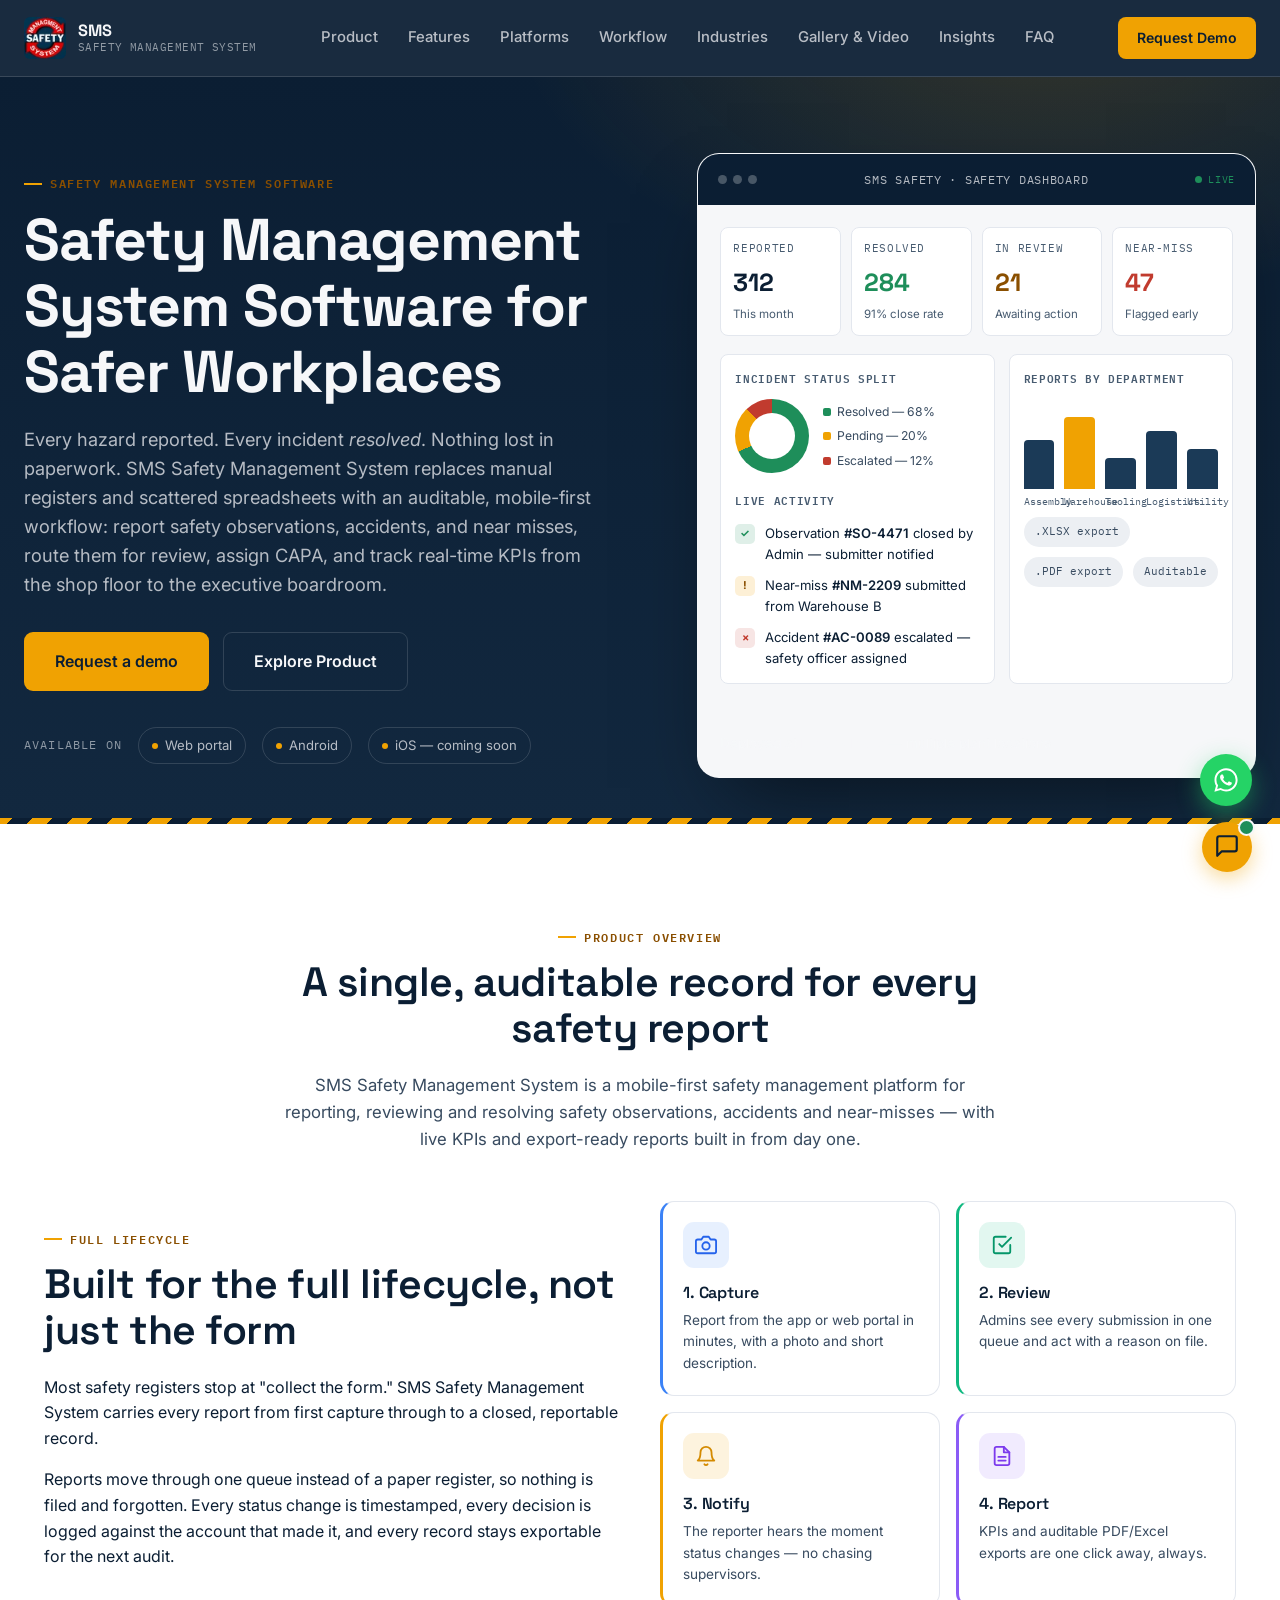
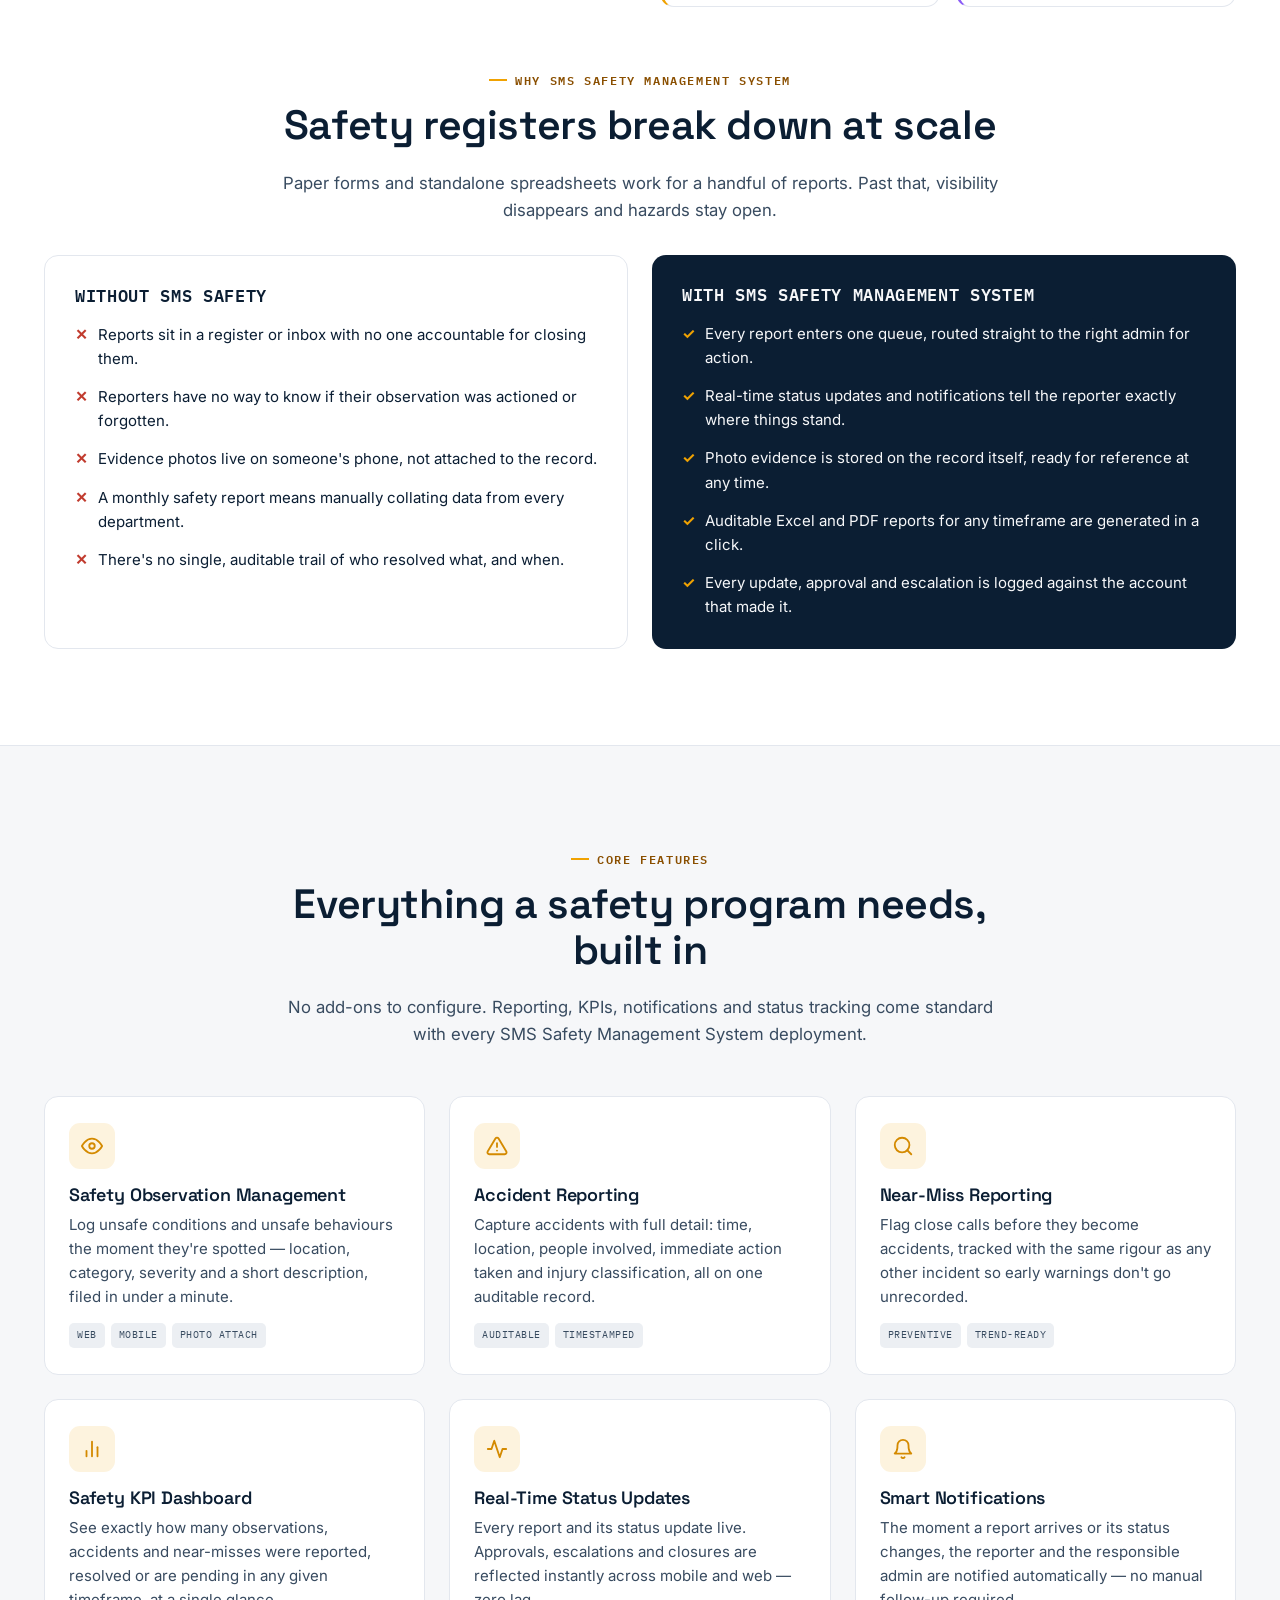
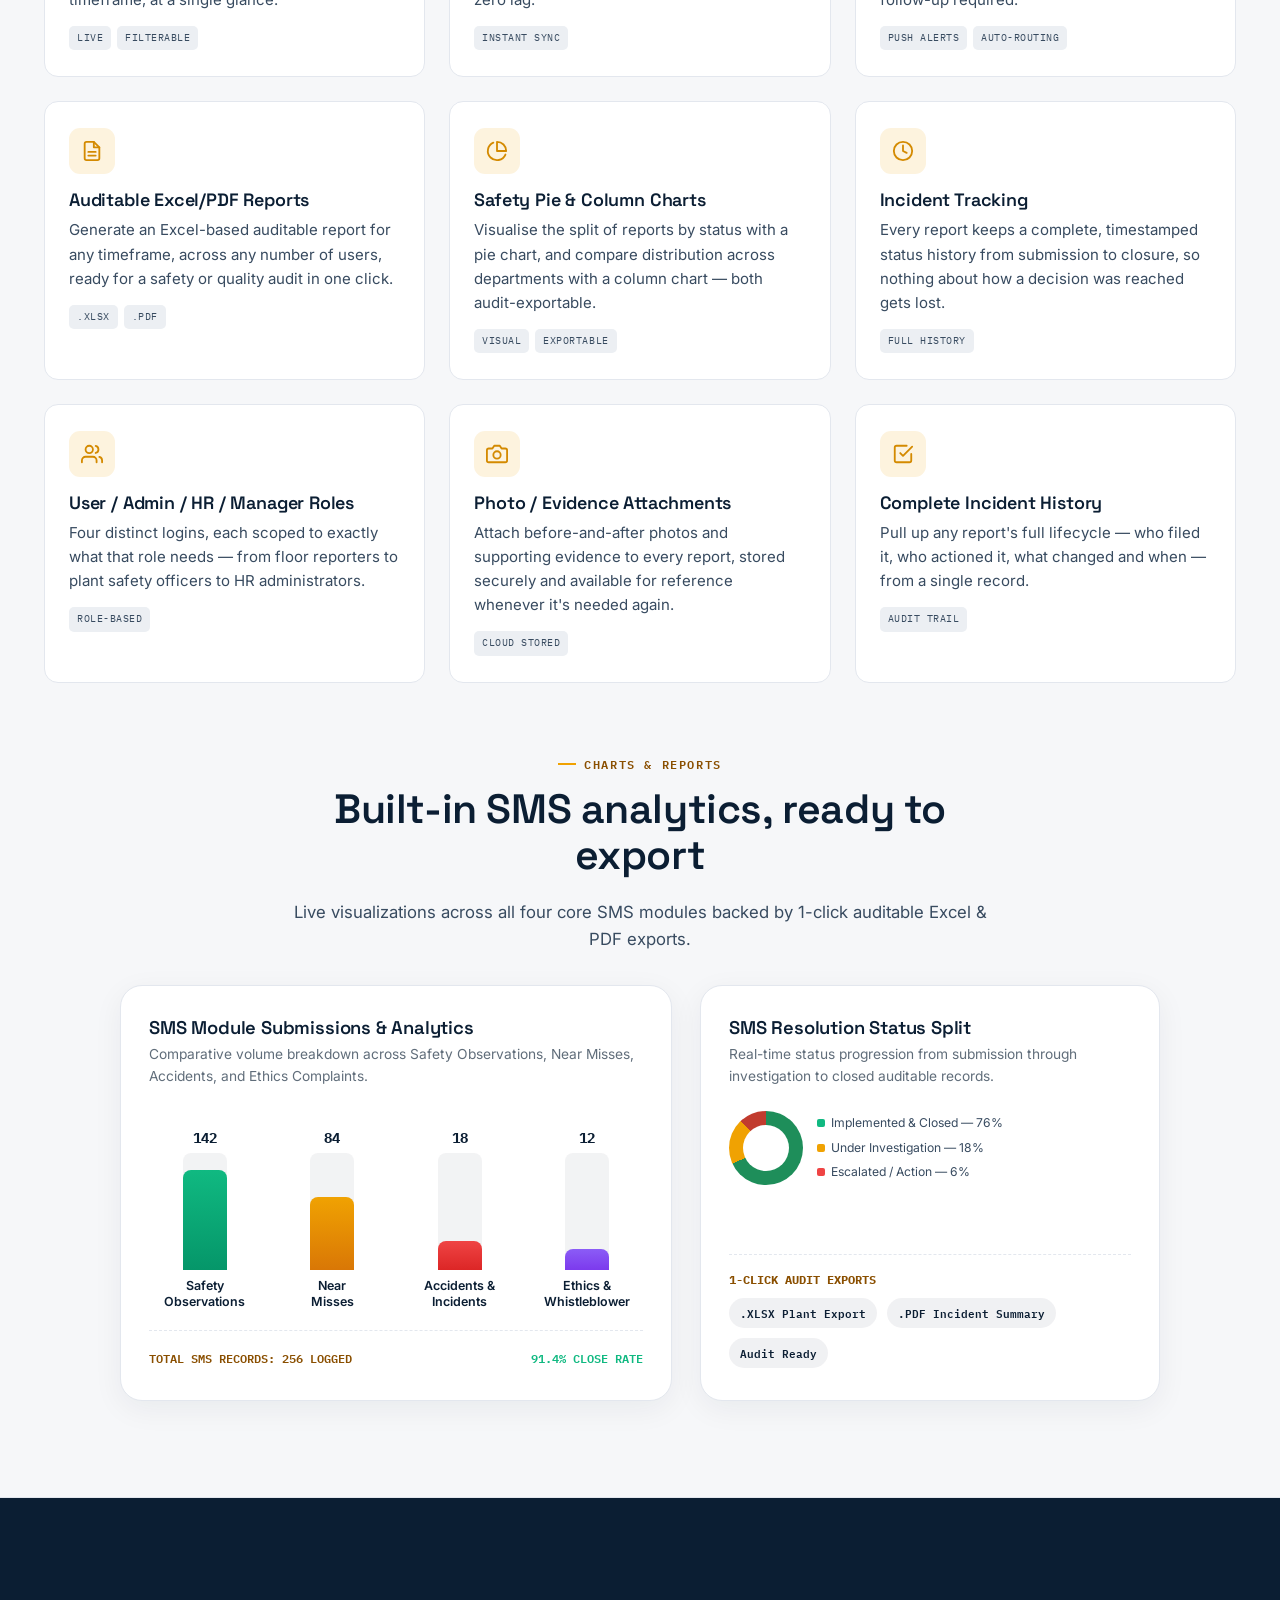
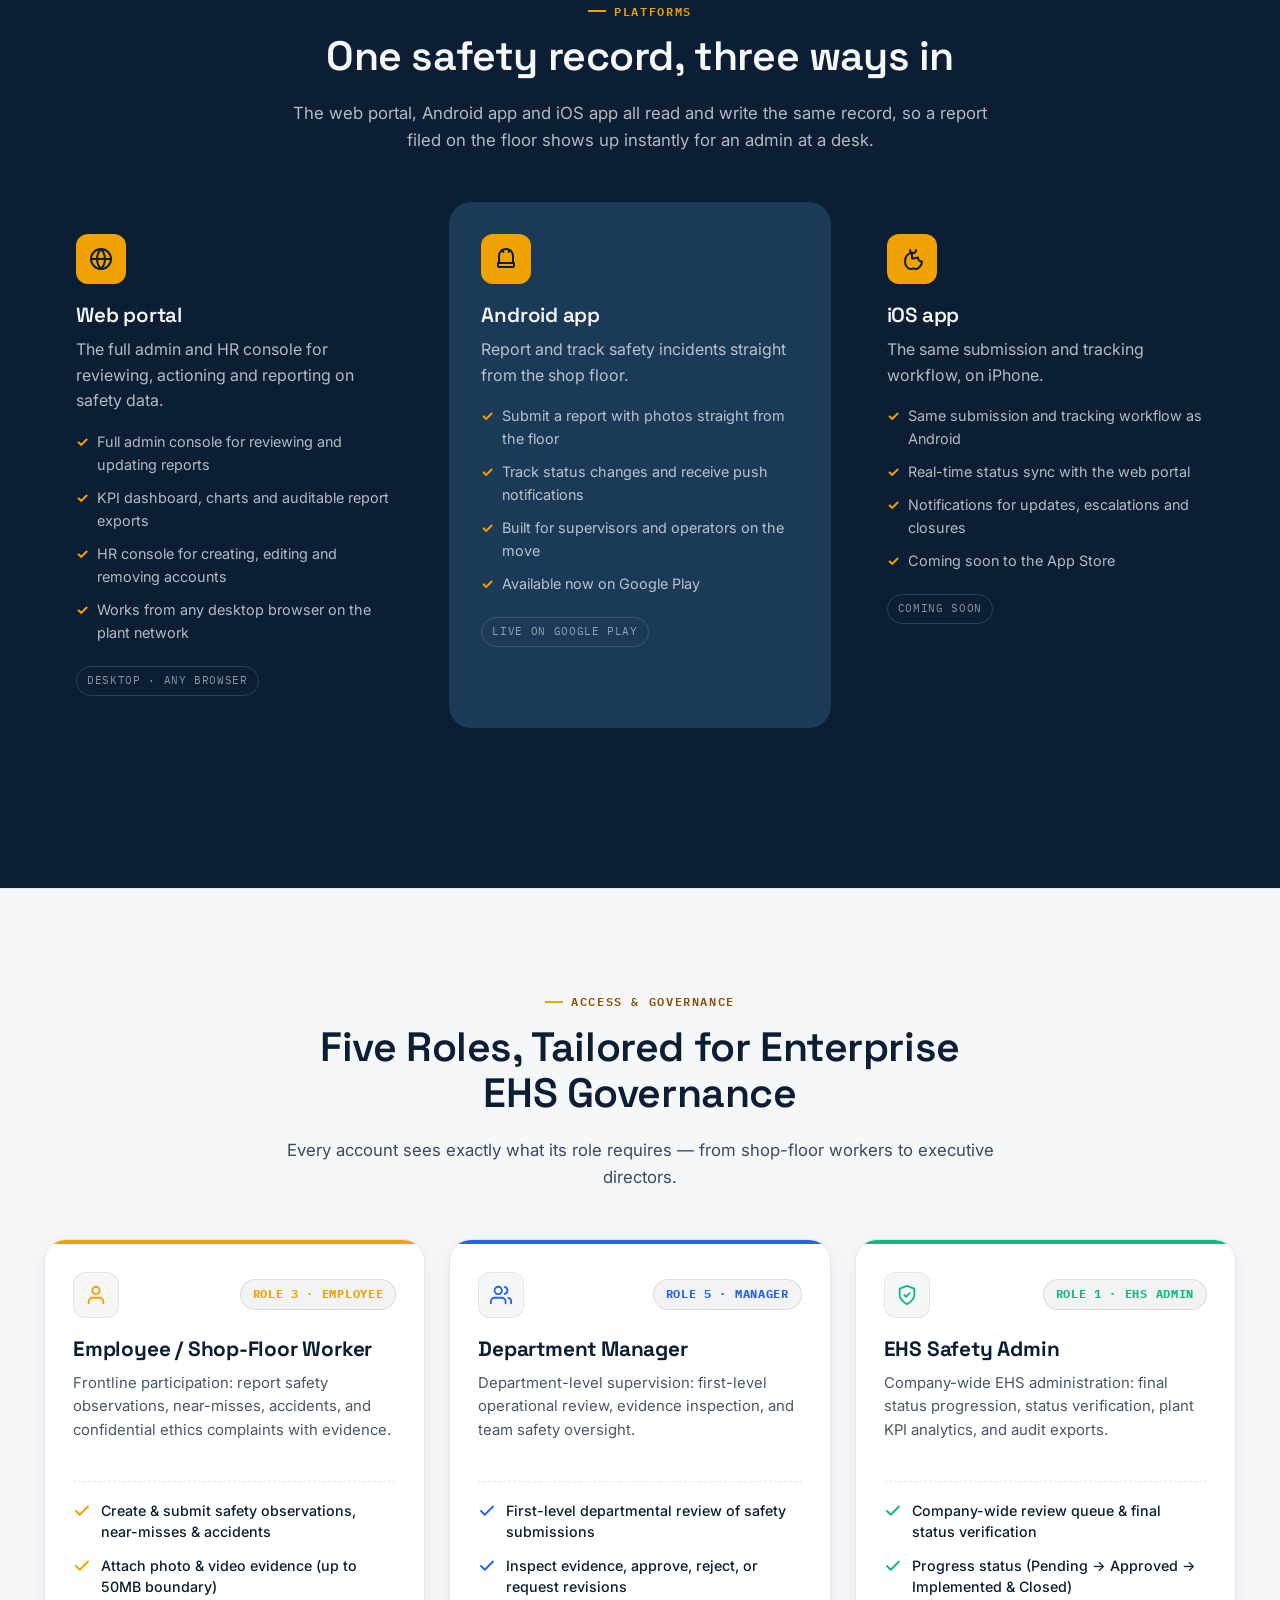
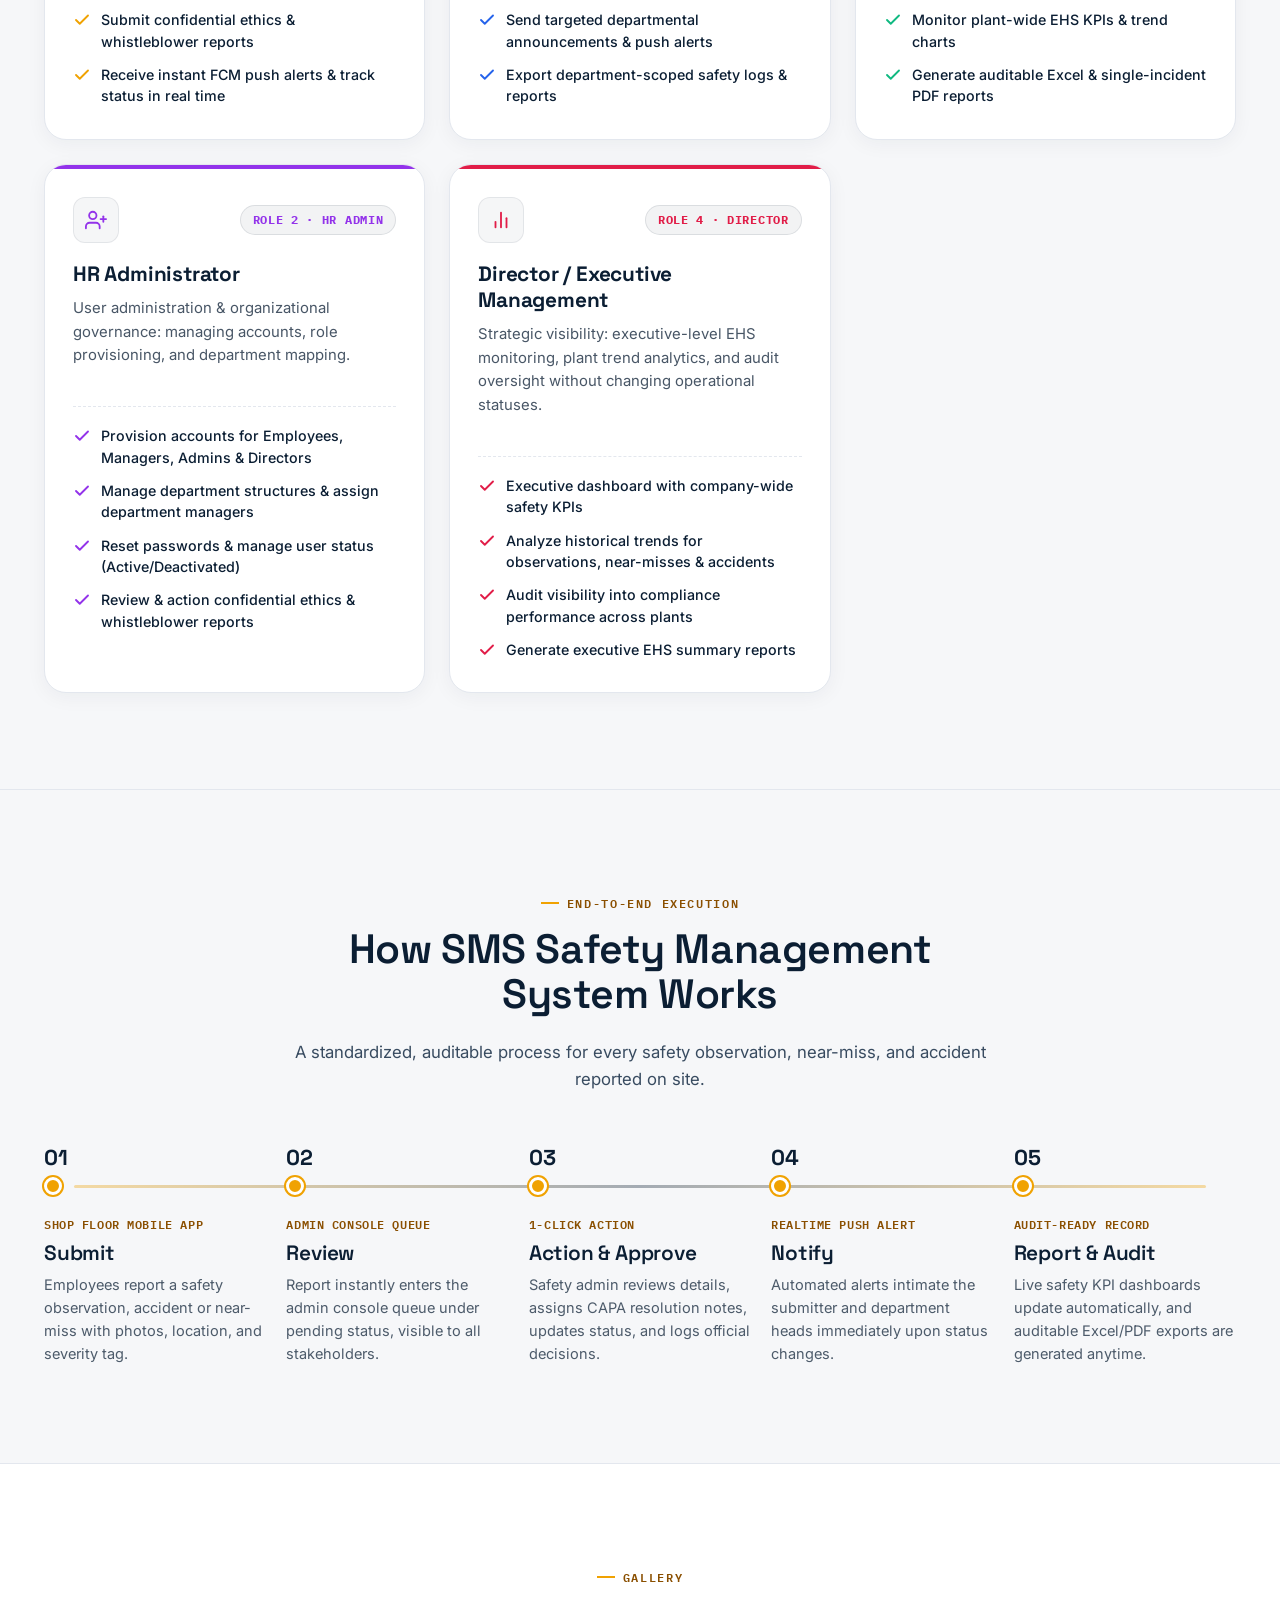
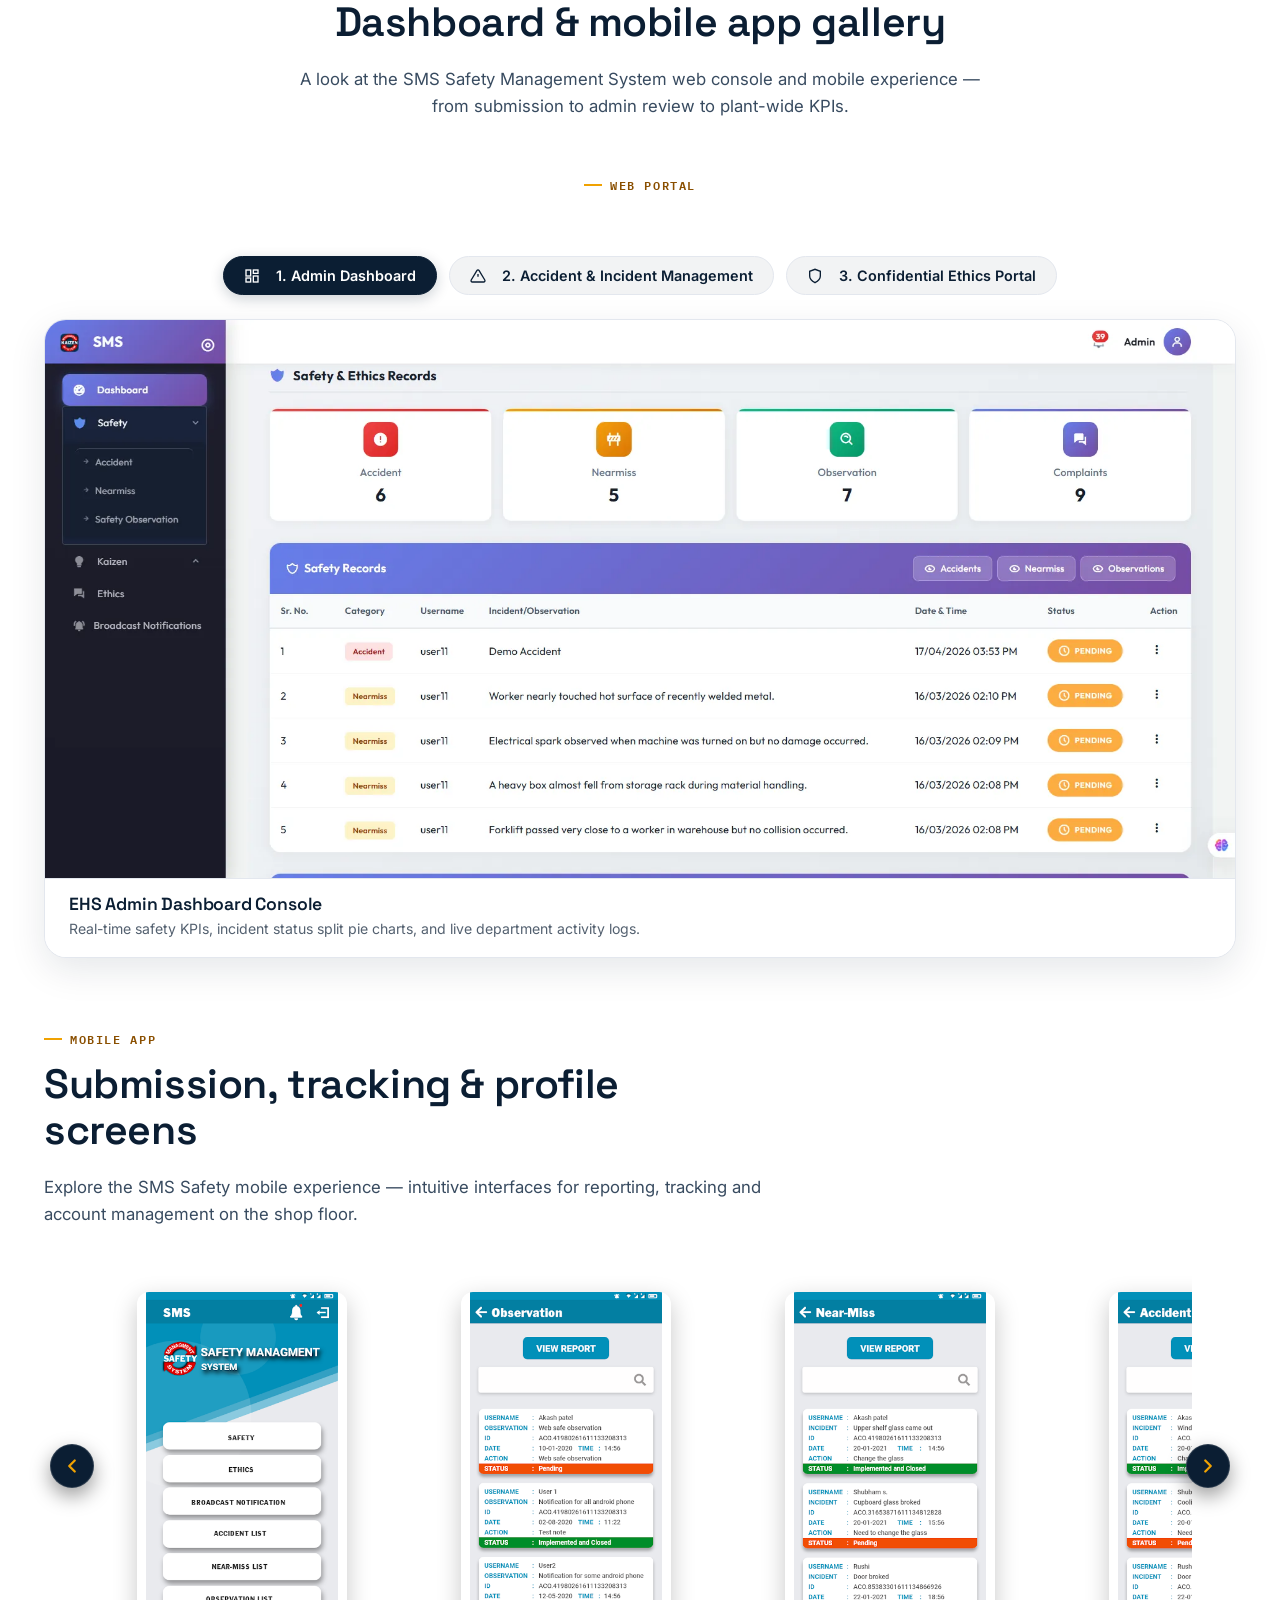
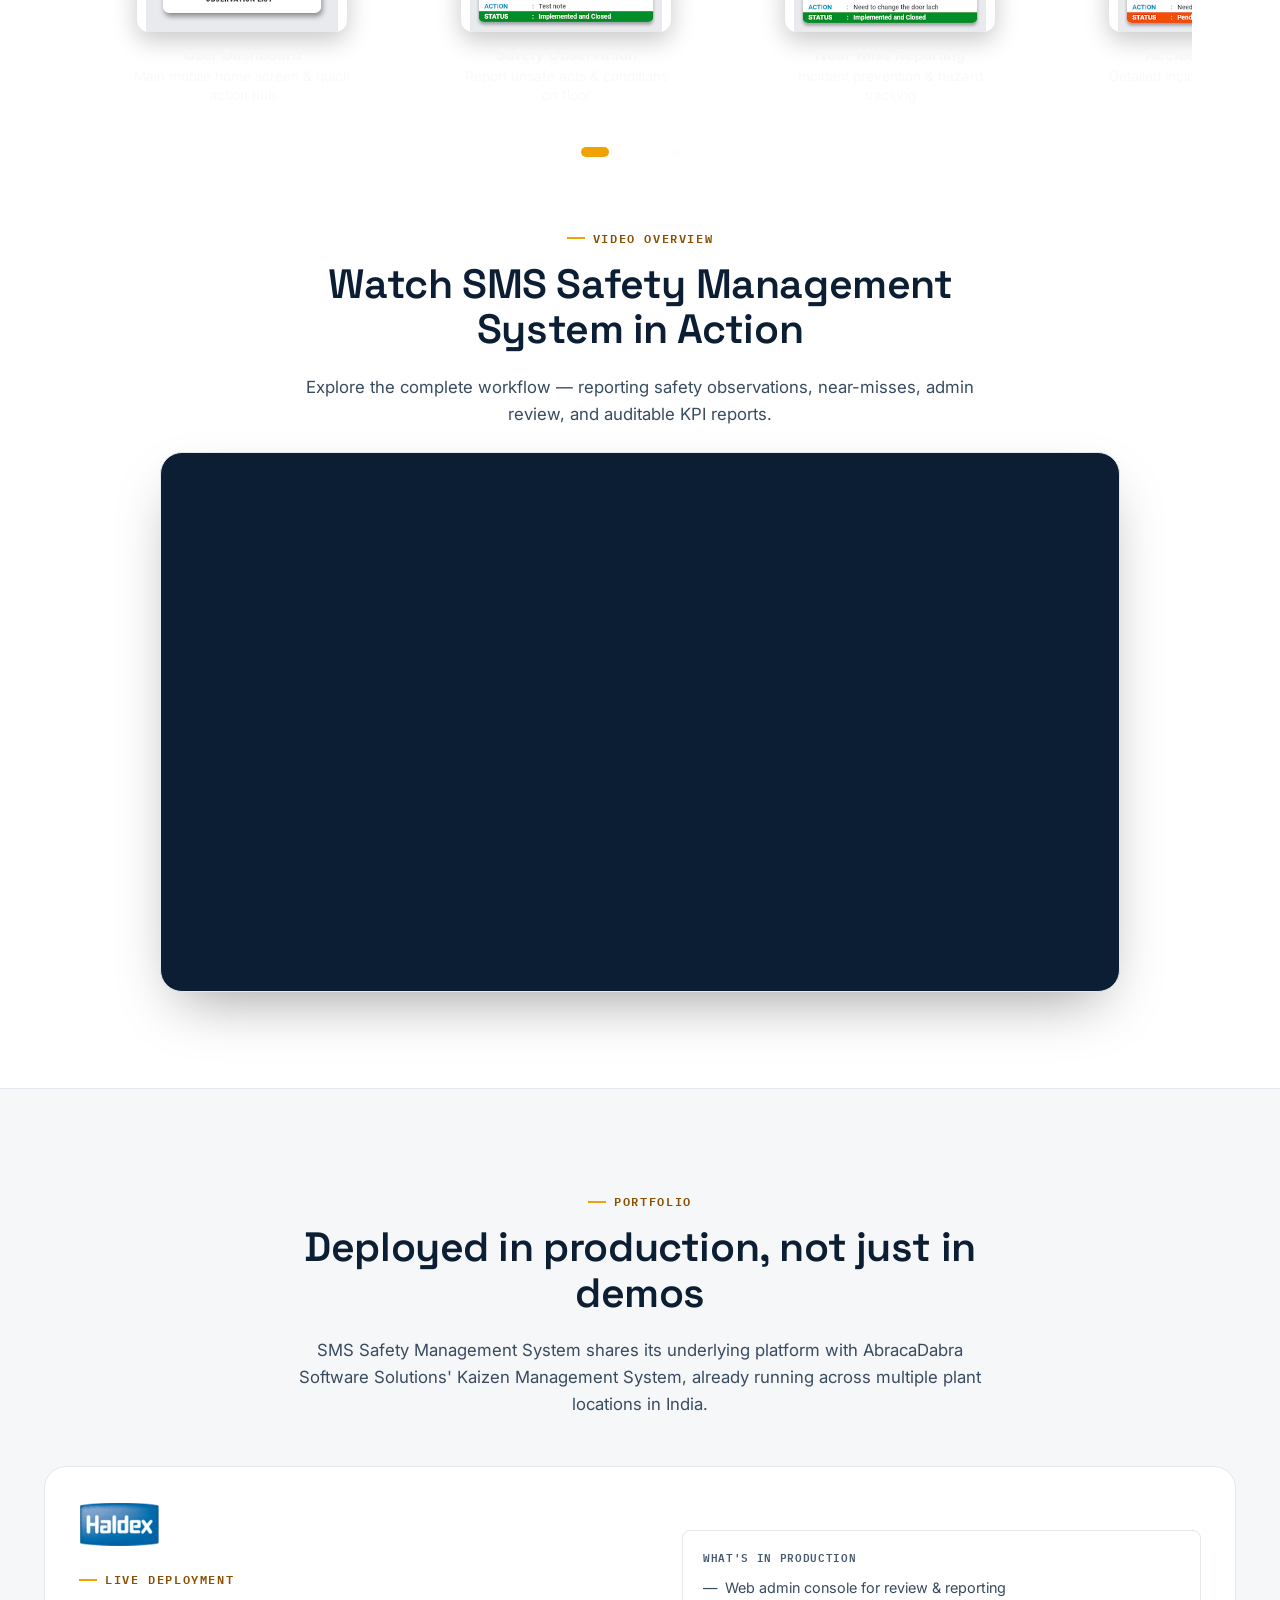
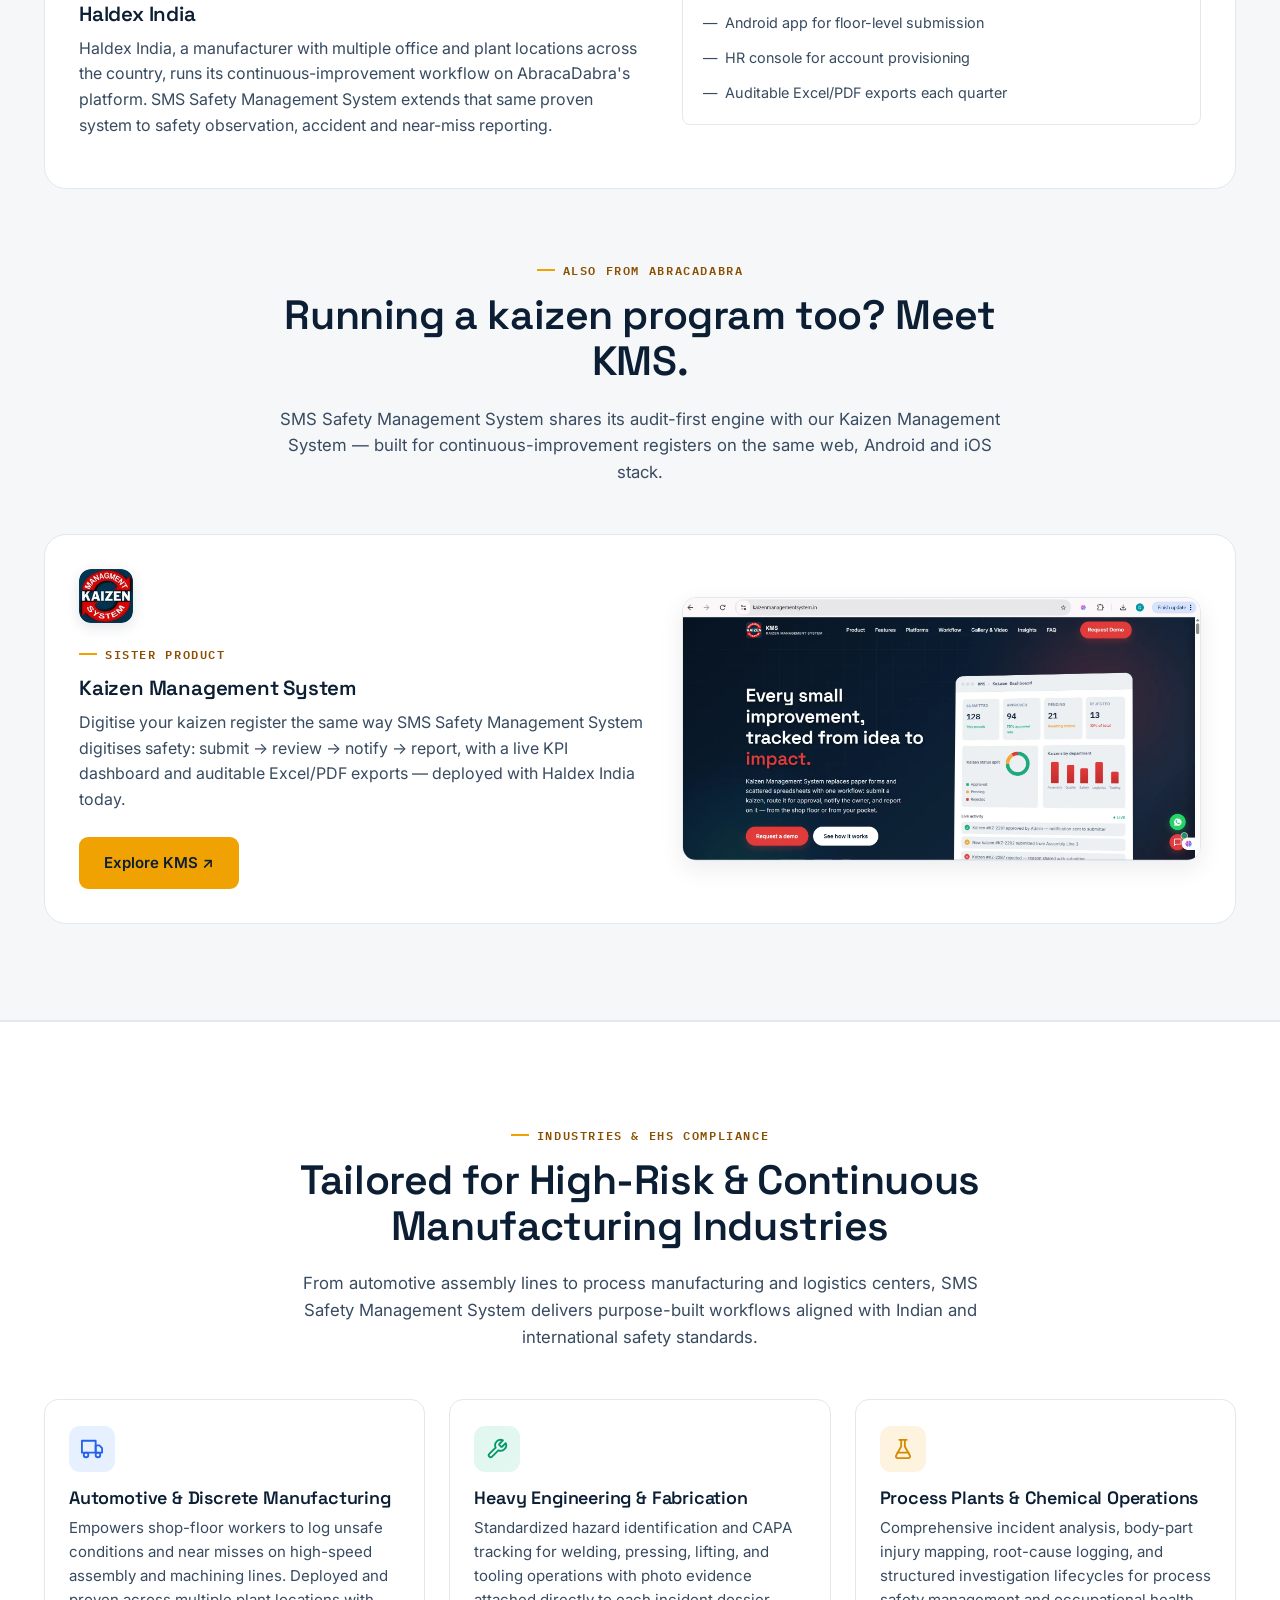
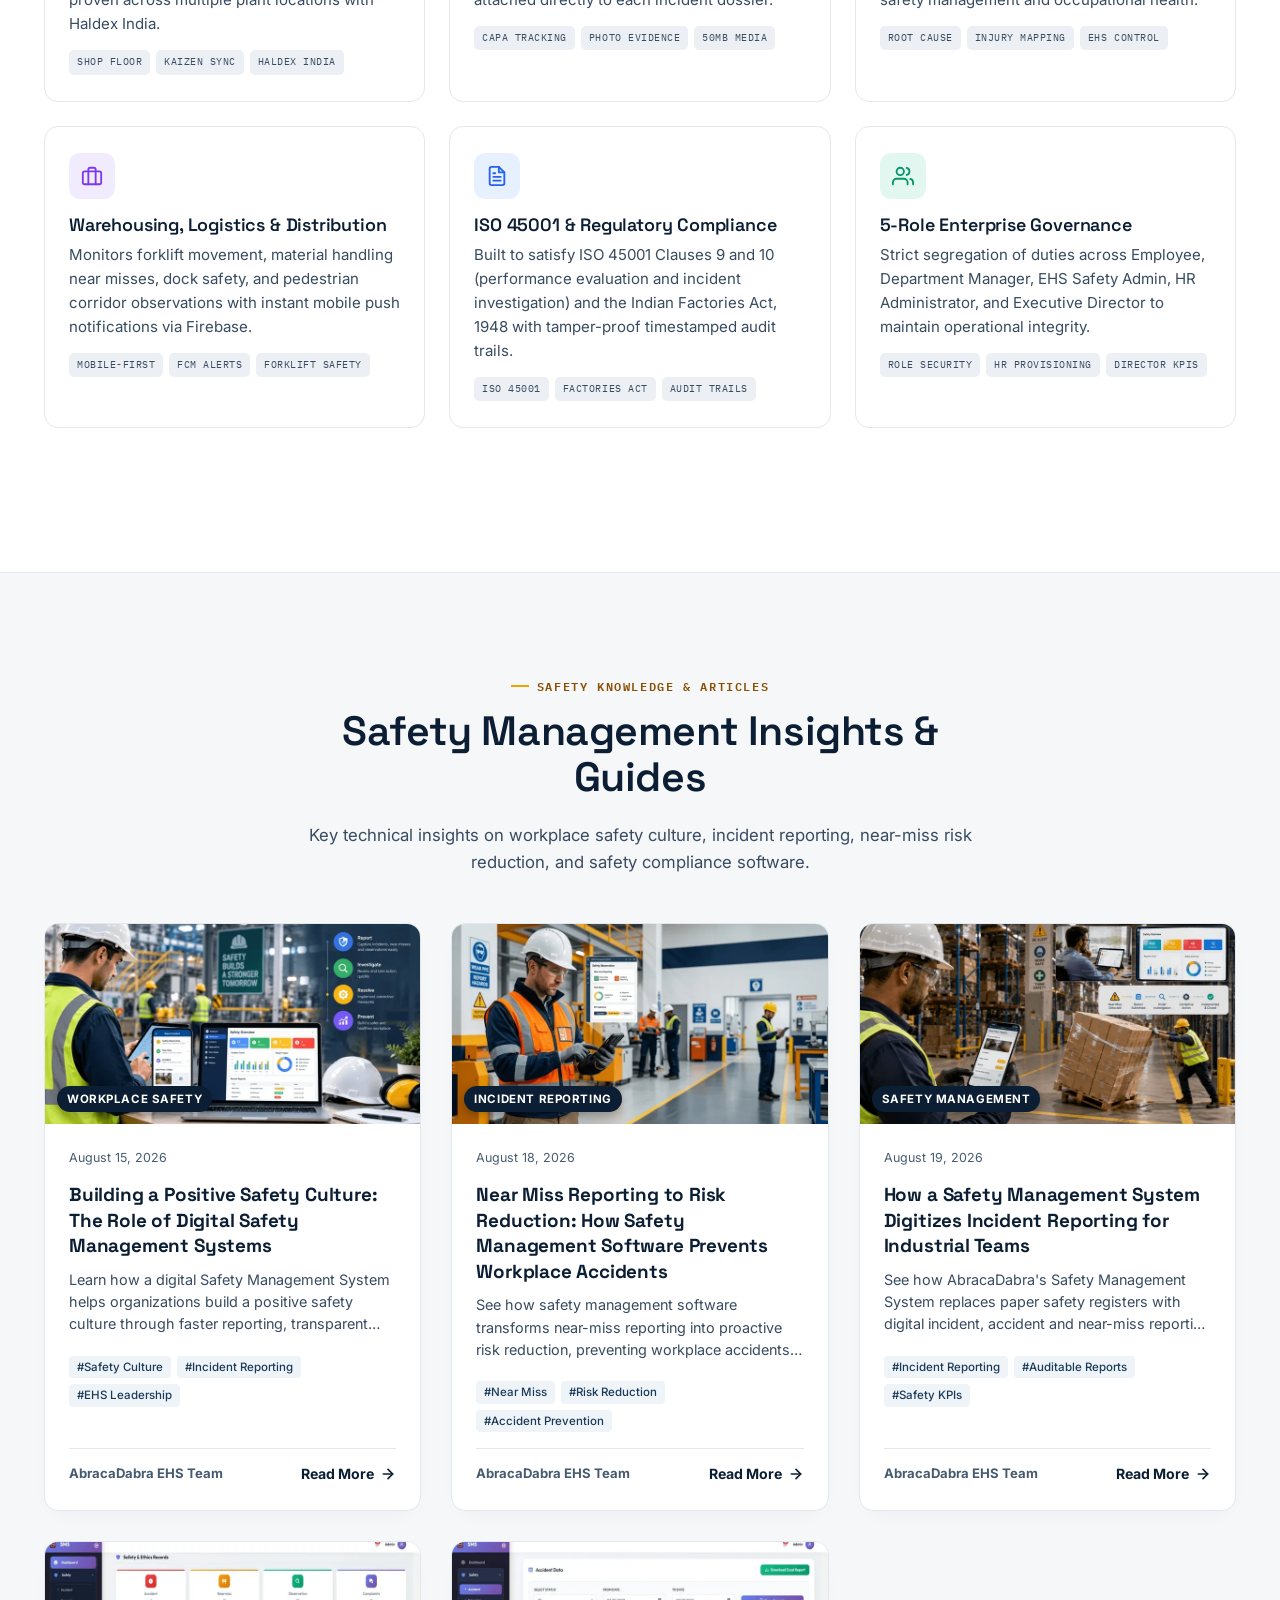
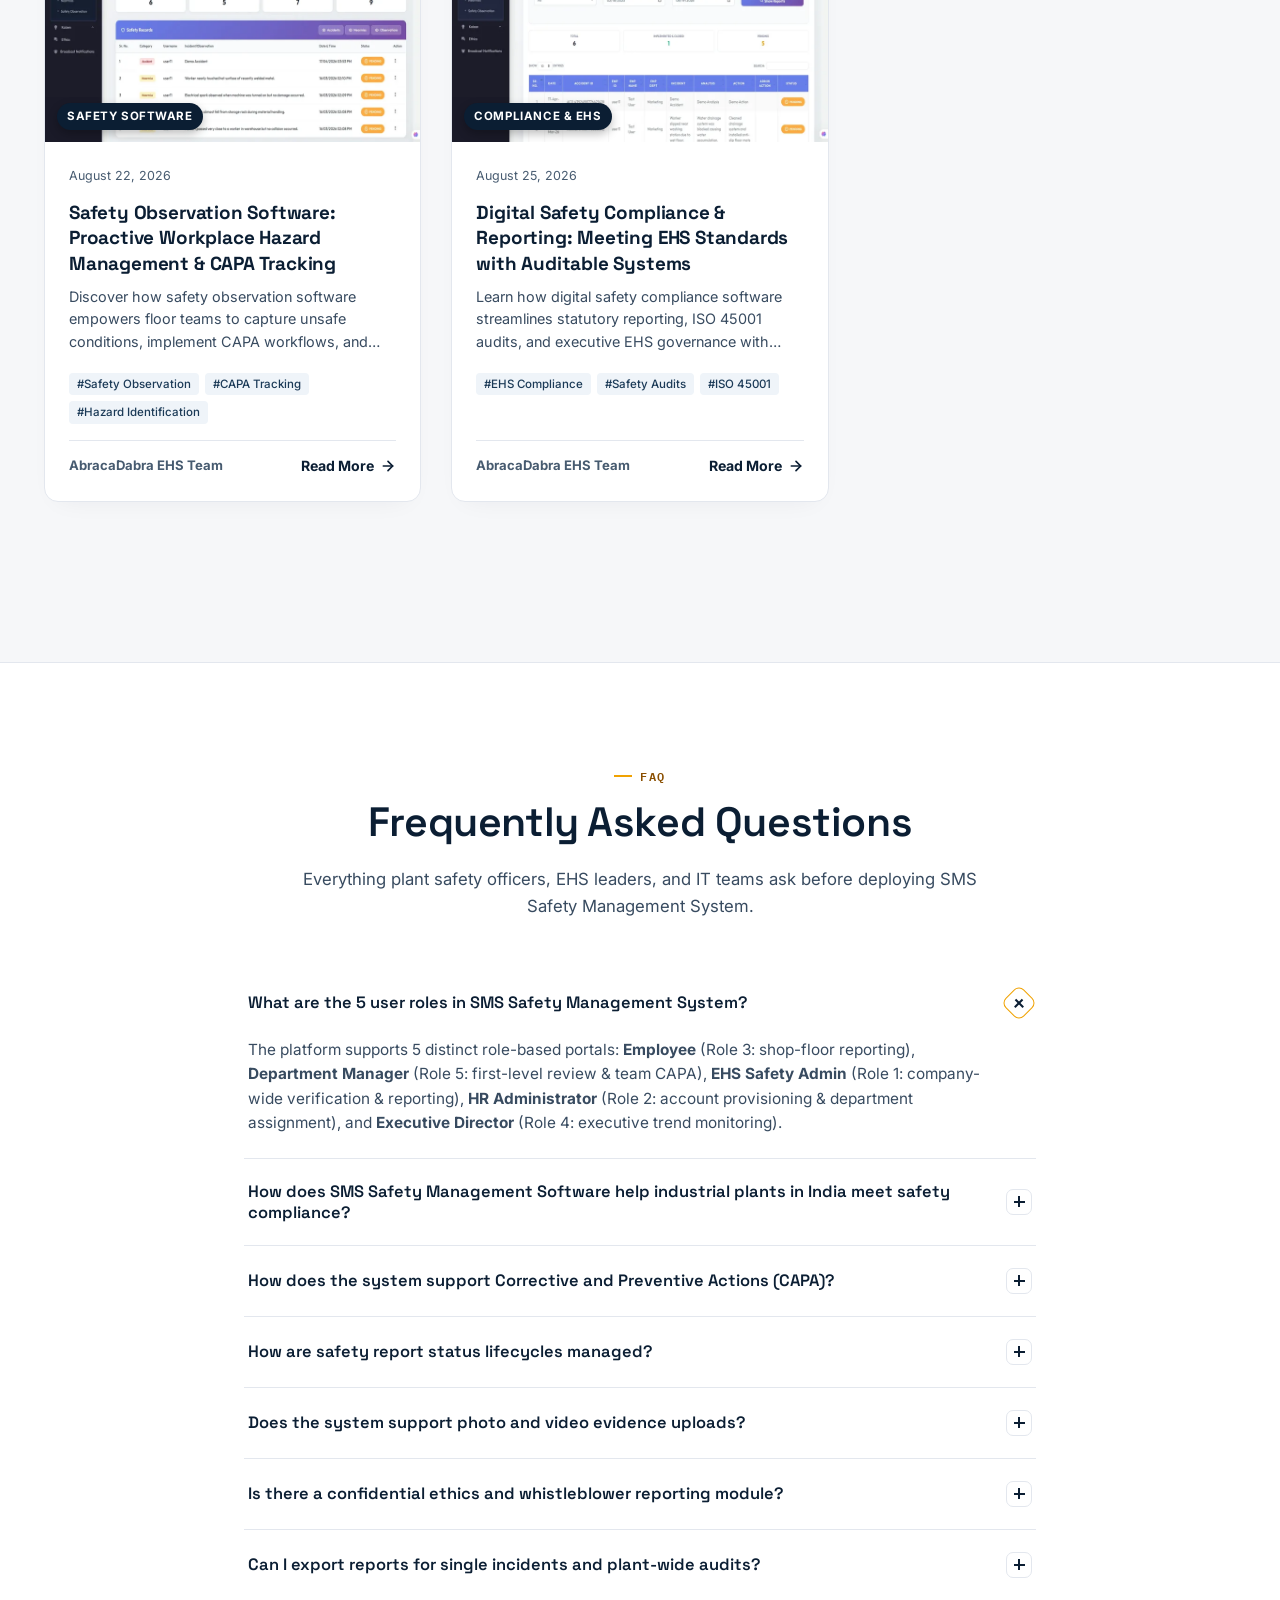
==== index.html @ ac194ef7 "feat: initial commit - SafeGuard SMS enterprise website, technical SEO, and knowledge hub" ====
<!DOCTYPE html>
<html lang="en">

<head>
  <meta charset="UTF-8" />
  <meta name="viewport" content="width=device-width, initial-scale=1.0" />

  <!-- Google tag (gtag.js) -->
  <script async src="https://www.googletagmanager.com/gtag/js?id=G-G8Q8FL716B"></script>
  <script>
    window.dataLayer = window.dataLayer || [];
    function gtag(){dataLayer.push(arguments);}
    gtag('js', new Date());

    gtag('config', 'G-G8Q8FL716B');
  </script>
  <title>Safety Management System Software | Workplace EHS &amp; Incident Reporting | SMS Safety</title>
  <meta name="description"
    content="Safety Management System &amp; EHS software for industrial teams. Streamline incident reporting, near miss tracking, CAPA workflows, and audit-ready compliance." />
  <link rel="canonical" href="https://sms.abraca-dabra.com/" />
  <meta name="robots" content="index, follow" />
  <meta name="theme-color" content="#0B1E33" />
  <meta name="author" content="AbracaDabra Software Solutions Pvt. Ltd." />

  <meta property="og:type" content="website" />
  <meta property="og:title" content="Safety Management System Software | Workplace EHS &amp; Incident Reporting | SMS Safety" />
  <meta property="og:description"
    content="Safety Management System &amp; EHS software for industrial teams. Streamline incident reporting, near miss tracking, CAPA workflows, and audit-ready compliance." />
  <meta property="og:url" content="https://sms.abraca-dabra.com/" />
  <meta property="og:site_name" content="SMS Safety Management System" />
  <meta property="og:image" content="https://sms.abraca-dabra.com/assets/img/og-image.webp" />
  <meta property="og:image:width" content="1200" />
  <meta property="og:image:height" content="630" />
  <meta property="og:locale" content="en_IN" />

  <meta name="twitter:card" content="summary_large_image" />
  <meta name="twitter:title" content="Safety Management System Software | Workplace EHS &amp; Incident Reporting | SMS Safety" />
  <meta name="twitter:description"
    content="Safety Management System &amp; EHS software for industrial teams. Streamline incident reporting, near miss tracking, CAPA workflows, and audit-ready compliance." />
  <meta name="twitter:image" content="https://sms.abraca-dabra.com/assets/img/og-image.webp" />

  <link rel="icon" href="assets/img/logo-53.webp" type="image/webp" />
  <link rel="icon" href="assets/img/logo-53.webp" sizes="32x32" type="image/webp" />
  <link rel="icon" href="assets/img/favicon-192.webp" sizes="192x192" type="image/webp" />
  <link rel="apple-touch-icon" href="assets/img/favicon-192.webp" />
  <link rel="manifest" href="site.webmanifest" />

  <!-- Preconnect & Non-render-blocking Google Fonts with swap -->
  <link rel="preconnect" href="https://fonts.googleapis.com" />
  <link rel="preconnect" href="https://fonts.gstatic.com" crossorigin />
  <link rel="preload" href="https://fonts.googleapis.com/css2?family=Space+Grotesk:wght@600;700&family=Inter:wght@400;500;600;700&family=IBM+Plex+Mono:wght@500;600&display=swap" as="style" />
  <link rel="stylesheet" href="https://fonts.googleapis.com/css2?family=Space+Grotesk:wght@600;700&family=Inter:wght@400;500;600;700&family=IBM+Plex+Mono:wght@500;600&display=swap" media="print" onload="this.media='all'" />
  <noscript><link rel="stylesheet" href="https://fonts.googleapis.com/css2?family=Space+Grotesk:wght@600;700&family=Inter:wght@400;500;600;700&family=IBM+Plex+Mono:wght@500;600&display=swap" /></noscript>

  <!-- Core & Async Styles -->
  <link rel="stylesheet" href="assets/css/style.css" />
  <link rel="stylesheet" href="assets/css/sms-chatbot.css" media="print" onload="this.media='all'" />
  <noscript><link rel="stylesheet" href="assets/css/sms-chatbot.css" /></noscript>
  <link rel="stylesheet" href="assets/css/blog.css" media="print" onload="this.media='all'" />
  <noscript><link rel="stylesheet" href="assets/css/blog.css" /></noscript>

  <!-- Structured Data (Organization, WebSite, SoftwareApplication, Breadcrumbs, FAQ) -->
  <script type="application/ld+json">
  {
    "@context": "https://schema.org",
    "@type": "Organization",
    "name": "AbracaDabra Software Solutions Pvt. Ltd.",
    "url": "https://www.abraca-dabra.com/",
    "logo": "https://sms.abraca-dabra.com/assets/img/favicon-512.webp",
    "sameAs": [
      "https://www.facebook.com/AbracaDabraSoftwareSolutions/",
      "https://www.linkedin.com/company/abracadabra-software-solutions-pvt-ltd/",
      "https://www.youtube.com/@abracadabrasoftwaresolutions"
    ],
    "address": {
      "@type": "PostalAddress",
      "streetAddress": "2nd Floor, Krishna Building, Above Bank of Baroda, Bytco Point, Nashik Road",
      "addressLocality": "Nashik",
      "addressRegion": "Maharashtra",
      "postalCode": "422101",
      "addressCountry": "IN"
    },
    "contactPoint": [{
      "@type": "ContactPoint",
      "telephone": "+91-98225-45211",
      "contactType": "sales",
      "email": "support@abraca-dabra.com",
      "areaServed": "IN"
    }]
  }
  </script>
  <script type="application/ld+json">
  {
    "@context": "https://schema.org",
    "@type": "WebSite",
    "name": "SMS Safety Management System",
    "url": "https://sms.abraca-dabra.com/",
    "description": "Enterprise Safety Management System software and EHS incident reporting solution for industrial facilities."
  }
  </script>
  <script type="application/ld+json">
  {
    "@context": "https://schema.org",
    "@type": "SoftwareApplication",
    "name": "SMS Safety Management System",
    "applicationCategory": "BusinessApplication",
    "operatingSystem": "Web, Android, iOS",
    "description": "SMS Safety Management System for safety observation management, accident and near-miss reporting, CAPA workflows, KPI dashboards, and auditable EHS reporting.",
    "url": "https://sms.abraca-dabra.com/",
    "softwareVersion": "2.0",
    "screenshot": "https://sms.abraca-dabra.com/assets/img/dashbord.webp",
    "featureList": [
      "Safety Observation Management",
      "Accident and Incident Reporting",
      "Near Miss Reporting Software",
      "Corrective & Preventive Action (CAPA) Tracking",
      "Live EHS KPI Dashboard",
      "Auditable Excel & PDF Reports",
      "Confidential Whistleblower Ethics Reporting",
      "Push Notifications via Firebase Cloud Messaging"
    ],
    "publisher": {
      "@type": "Organization",
      "name": "AbracaDabra Software Solutions Pvt. Ltd.",
      "url": "https://www.abraca-dabra.com/"
    },
    "offers": {
      "@type": "Offer",
      "availability": "https://schema.org/InStock",
      "priceCurrency": "INR",
      "description": "Contact sales for plant/enterprise pricing"
    }
  }
  </script>
  <script type="application/ld+json">
  {
    "@context": "https://schema.org",
    "@type": "BreadcrumbList",
    "itemListElement": [
      {
        "@type": "ListItem",
        "position": 1,
        "name": "Home",
        "item": "https://sms.abraca-dabra.com/"
      }
    ]
  }
  </script>
  <script type="application/ld+json">
  {
    "@context": "https://schema.org",
    "@type": "FAQPage",
    "mainEntity": [
      {
        "@type": "Question",
        "name": "What are the 5 user roles in SMS Safety Management System?",
        "acceptedAnswer": {
          "@type": "Answer",
          "text": "The platform supports 5 distinct role-based portals: Employee (shop-floor reporting), Department Manager (first-level review and team CAPA), EHS Safety Admin (company-wide verification and reporting), HR Administrator (account provisioning and department assignment), and Executive Director (executive trend monitoring)."
        }
      },
      {
        "@type": "Question",
        "name": "How are safety report status lifecycles managed?",
        "acceptedAnswer": {
          "@type": "Answer",
          "text": "Each module tracks specific status codes: Observations move from Pending to Approved or Rejected; Near Misses and Accidents move from Pending/Investigation to Implemented and Closed; and Ethics Complaints progress from Pending to Seen/Reviewed."
        }
      },
      {
        "@type": "Question",
        "name": "Does the system support photo and video evidence uploads?",
        "acceptedAnswer": {
          "@type": "Answer",
          "text": "Yes. Reporters can attach photo evidence and video clips up to 50MB directly from their mobile app or web browser to document hazards, root causes, and before/after corrective actions."
        }
      },
      {
        "@type": "Question",
        "name": "Is there a confidential ethics and whistleblower reporting module?",
        "acceptedAnswer": {
          "@type": "Answer",
          "text": "Yes. Employees can submit confidential ethics complaints covering workplace misconduct, harassment, fraud, or policy violations. Submissions are stored securely and reviewed exclusively by authorized HR and administrative roles."
        }
      },
      {
        "@type": "Question",
        "name": "Can I export reports for single incidents and plant-wide audits?",
        "acceptedAnswer": {
          "@type": "Answer",
          "text": "Both. Download a detailed PDF report for any single incident from submission through closure with full status history, or generate a consolidated Excel report across all parameters for any date range in one click."
        }
      },
      {
        "@type": "Question",
        "name": "How do real-time notifications and announcements work?",
        "acceptedAnswer": {
          "@type": "Answer",
          "text": "Through Firebase Cloud Messaging (FCM), push notifications are automatically delivered to registered mobile devices the moment a report status changes or when Admins and Managers issue company-wide or departmental safety announcements."
        }
      },
      {
        "@type": "Question",
        "name": "What is the difference between a Safety Observation and a Near Miss?",
        "acceptedAnswer": {
          "@type": "Answer",
          "text": "A Safety Observation is an unsafe act, unsafe condition, or positive safety practice spotted on site. A Near Miss is a hazardous event that almost caused harm but did not result in an accident. Both surface hazards early for preventive action."
        }
      },
      {
        "@type": "Question",
        "name": "How are user accounts created and managed?",
        "acceptedAnswer": {
          "@type": "Answer",
          "text": "User accounts are administratively managed by HR Administrators. HR provisions credentials for Employees, Managers, Admins, and Directors, maps managers to departments, resets passwords, and manages active/deactivated statuses."
        }
      }
    ]
  }
  </script>
</head>

<body>
  <a class="skip-link" href="#main">Skip to main content</a>
  <header class="site-header">
    <div class="container-wide">
      <div class="nav-row">
        <a href="#hero" class="brand" aria-label="SMS Safety Management System home">
          <img src="assets/img/logo-106.webp" srcset="assets/img/logo-106.webp 2x, assets/img/logo-53.webp 1x" width="53" height="53" alt="SMS Logo" class="brand-logo"
            onerror="this.onerror=null;this.src='assets/img/logo.webp';" />
          <span class="brand-text"><strong>SMS</strong><span>SAFETY MANAGEMENT SYSTEM</span></span>
        </a>
        <nav class="nav-links" aria-label="Primary">
          <a href="#product">Product</a>
          <a href="#features">Features</a>
          <a href="#platforms">Platforms</a>
          <a href="#workflow">Workflow</a>
          <a href="#industries">Industries</a>
          <a href="#gallery">Gallery &amp; Video</a>
          <a href="#insights">Insights</a>
          <a href="#faq">FAQ</a>
          <div class="mobile-nav-cta">
            <a href="#contact" class="btn btn-amber btn-block">Request Demo</a>
          </div>
        </nav>
        <div class="nav-cta">
          <a href="#contact" class="btn btn-amber">Request Demo</a>
          <button class="nav-toggle" aria-label="Toggle menu" aria-expanded="false">
            <svg viewBox="0 0 24 24" fill="none" stroke="currentColor" stroke-width="2.2" stroke-linecap="round"
              stroke-linejoin="round" class="nav-toggle-icon" aria-hidden="true">
              <line x1="4" y1="6" x2="20" y2="6" class="line-top"></line>
              <line x1="4" y1="12" x2="20" y2="12" class="line-mid"></line>
              <line x1="4" y1="18" x2="20" y2="18" class="line-bot"></line>
            </svg>
          </button>
        </div>
      </div>
    </div>
    <div class="nav-overlay" id="nav-overlay" aria-hidden="true"></div>
  </header>

  <main id="main">
    <!-- HERO SECTION -->
    <section id="hero" class="hero">
      <div class="container-wide">
        <div class="hero-grid">
          <div class="reveal in">
            <span class="eyebrow">Safety Management System Software</span>
            <h1>Safety Management System Software for Safer Workplaces</h1>
            <p class="hero-lede">Every hazard reported. Every incident <em>resolved</em>. Nothing lost in paperwork. SMS Safety Management System replaces manual registers and scattered spreadsheets with an auditable, mobile-first workflow: report safety observations, accidents, and near misses, route them for review, assign CAPA, and track real-time KPIs from the shop floor to the executive boardroom.</p>
            <div class="hero-ctas">
              <a href="#contact" class="btn btn-amber btn-lg">Request a demo</a>
              <a href="#product" class="btn btn-ghost-dark btn-lg">Explore Product</a>
            </div>
            <div class="hero-avail">
              <span class="hero-avail-label">Available on</span>
              <span class="platform-chip"><span class="dot"></span> Web portal</span>
              <span class="platform-chip"><span class="dot"></span> Android</span>
              <span class="platform-chip"><span class="dot"></span> iOS &mdash; coming soon</span>
            </div>
          </div>
          <div class="dash-mock reveal">
            <div class="dash-mock-top">
              <div class="dots"><span></span><span></span><span></span></div>
              <div class="dash-mock-top-title">SMS SAFETY &middot; SAFETY DASHBOARD</div>
              <span class="live-dot">Live</span>
            </div>
            <div class="dash-mock-body">
              <div class="kpi-row">
                <div class="kpi-card">
                  <div class="kpi-label">Reported</div>
                  <div class="kpi-value">312</div>
                  <div class="kpi-sub">This month</div>
                </div>
                <div class="kpi-card green">
                  <div class="kpi-label">Resolved</div>
                  <div class="kpi-value">284</div>
                  <div class="kpi-sub">91% close rate</div>
                </div>
                <div class="kpi-card amber">
                  <div class="kpi-label">In review</div>
                  <div class="kpi-value">21</div>
                  <div class="kpi-sub">Awaiting action</div>
                </div>
                <div class="kpi-card red">
                  <div class="kpi-label">Near-miss</div>
                  <div class="kpi-value">47</div>
                  <div class="kpi-sub">Flagged early</div>
                </div>
              </div>
              <div class="dash-panels">
                <div class="dash-panel">
                  <div class="dash-panel-title">Incident status split</div>
                  <div class="pie-wrap">
                    <div class="pie" role="img" aria-label="Pie chart: 68% resolved, 20% pending, 12% escalated"></div>
                    <ul class="pie-legend">
                      <li><span class="sw" style="background:var(--signal-green)"></span> Resolved &mdash; 68%</li>
                      <li><span class="sw" style="background:var(--amber)"></span> Pending &mdash; 20%</li>
                      <li><span class="sw" style="background:var(--signal-red)"></span> Escalated &mdash; 12%</li>
                    </ul>
                  </div>
                  <div class="dash-panel-title" style="margin-top:18px;">Live activity</div>
                  <ul class="activity-feed">
                    <li><span class="flag g">&#10003;</span> <span>Observation <b>#SO-4471</b> closed by Admin &mdash;
                        submitter notified</span></li>
                    <li><span class="flag a">!</span> <span>Near-miss <b>#NM-2209</b> submitted from
                        Warehouse&nbsp;B</span></li>
                    <li><span class="flag r">&times;</span> <span>Accident <b>#AC-0089</b> escalated &mdash; safety
                        officer assigned</span></li>
                  </ul>
                </div>
                <div class="dash-panel">
                  <div class="dash-panel-title">Reports by department</div>
                  <div class="bars">
                    <div class="bar" style="height:55%"><span>Assembly</span></div>
                    <div class="bar amber" style="height:80%"><span>Warehouse</span></div>
                    <div class="bar" style="height:35%"><span>Tooling</span></div>
                    <div class="bar" style="height:65%"><span>Logistics</span></div>
                    <div class="bar" style="height:45%"><span>Utility</span></div>
                  </div>
                  <div class="badge-list" style="margin-top:28px;">
                    <span>.XLSX export</span><span>.PDF export</span><span>Auditable</span>
                  </div>
                </div>
              </div>
              <div class="deploy-strip">
                <span>Deployed at <strong>Haldex India</strong> &mdash; multiple plant locations</span>
              </div>
            </div>
          </div>
        </div>
      </div>
    </section>



    <!-- PRODUCT OVERVIEW SECTION -->
    <section id="product" class="section-pad" style="background:#fff;">
      <div class="container">
        <div class="section-head center reveal">
          <span class="eyebrow">Product Overview</span>
          <h2>A single, auditable record for every safety report</h2>
          <p>SMS Safety Management System is a mobile-first safety management platform for reporting, reviewing and
            resolving safety observations, accidents and near-misses &mdash; with live KPIs and export-ready reports
            built in from day one.</p>
        </div>

        <div class="grid-2" style="align-items:center;margin-bottom:56px;">
          <div class="reveal">
            <span class="eyebrow">Full Lifecycle</span>
            <h2>Built for the full lifecycle, not just the form</h2>
            <p>Most safety registers stop at "collect the form." SMS Safety Management System carries every report from
              first capture through to a closed, reportable record.</p>
            <p>Reports move through one queue instead of a paper register, so nothing is filed and forgotten. Every
              status change is timestamped, every decision is logged against the account that made it, and every record
              stays exportable for the next audit.</p>
          </div>
          <div class="reveal">
            <div class="dash-panel" style="padding:0;border:none;background:none;">
              <div class="grid-2" style="gap:16px;">
                <div class="feat-card" style="padding:20px;border-left:3px solid #3B82F6;">
                  <div class="feat-icon blue"><svg viewBox="0 0 24 24" fill="none" stroke="currentColor"
                      stroke-width="2" stroke-linecap="round" stroke-linejoin="round" aria-hidden="true">
                      <path d="M23 19a2 2 0 0 1-2 2H3a2 2 0 0 1-2-2V8a2 2 0 0 1 2-2h4l2-3h6l2 3h4a2 2 0 0 1 2 2z" />
                      <circle cx="12" cy="13" r="4" />
                    </svg></div>
                  <h3 style="font-size:1rem;">1. Capture</h3>
                  <p style="font-size:0.85rem;">Report from the app or web portal in minutes, with a photo and short
                    description.</p>
                </div>
                <div class="feat-card" style="padding:20px;border-left:3px solid #10B981;">
                  <div class="feat-icon green"><svg viewBox="0 0 24 24" fill="none" stroke="currentColor"
                      stroke-width="2" stroke-linecap="round" stroke-linejoin="round" aria-hidden="true">
                      <polyline points="9 11 12 14 22 4" />
                      <path d="M21 12v7a2 2 0 0 1-2 2H5a2 2 0 0 1-2-2V5a2 2 0 0 1 2-2h11" />
                    </svg></div>
                  <h3 style="font-size:1rem;">2. Review</h3>
                  <p style="font-size:0.85rem;">Admins see every submission in one queue and act with a reason on file.
                  </p>
                </div>
                <div class="feat-card" style="padding:20px;border-left:3px solid #F0A202;">
                  <div class="feat-icon"><svg viewBox="0 0 24 24" fill="none" stroke="currentColor" stroke-width="2"
                      stroke-linecap="round" stroke-linejoin="round" aria-hidden="true">
                      <path d="M18 8A6 6 0 0 0 6 8c0 7-3 9-3 9h18s-3-2-3-9" />
                      <path d="M13.73 21a2 2 0 0 1-3.46 0" />
                    </svg></div>
                  <h3 style="font-size:1rem;">3. Notify</h3>
                  <p style="font-size:0.85rem;">The reporter hears the moment status changes &mdash; no chasing
                    supervisors.</p>
                </div>
                <div class="feat-card" style="padding:20px;border-left:3px solid #8B5CF6;">
                  <div class="feat-icon purple"><svg viewBox="0 0 24 24" fill="none" stroke="currentColor"
                      stroke-width="2" stroke-linecap="round" stroke-linejoin="round" aria-hidden="true">
                      <path d="M14 2H6a2 2 0 0 0-2 2v16a2 2 0 0 0 2 2h12a2 2 0 0 0 2-2V8z" />
                      <polyline points="14 2 14 8 20 8" />
                      <line x1="16" y1="13" x2="8" y2="13" />
                      <line x1="16" y1="17" x2="8" y2="17" />
                    </svg></div>
                  <h3 style="font-size:1rem;">4. Report</h3>
                  <p style="font-size:0.85rem;">KPIs and auditable PDF/Excel exports are one click away, always.</p>
                </div>
              </div>
            </div>
          </div>
        </div>

        <!-- Comparison card -->
        <div class="section-head center reveal" style="margin-bottom:32px;">
          <span class="eyebrow">Why SMS Safety Management System</span>
          <h2>Safety registers break down at scale</h2>
          <p>Paper forms and standalone spreadsheets work for a handful of reports. Past that, visibility disappears and
            hazards stay open.</p>
        </div>
        <div class="compare-wrap reveal">
          <div class="compare-card without">
            <h3>Without SMS Safety</h3>
            <ul>
              <li>Reports sit in a register or inbox with no one accountable for closing them.</li>
              <li>Reporters have no way to know if their observation was actioned or forgotten.</li>
              <li>Evidence photos live on someone's phone, not attached to the record.</li>
              <li>A monthly safety report means manually collating data from every department.</li>
              <li>There's no single, auditable trail of who resolved what, and when.</li>
            </ul>
          </div>
          <div class="compare-card with">
            <h3>With SMS Safety Management System</h3>
            <ul>
              <li>Every report enters one queue, routed straight to the right admin for action.</li>
              <li>Real-time status updates and notifications tell the reporter exactly where things stand.</li>
              <li>Photo evidence is stored on the record itself, ready for reference at any time.</li>
              <li>Auditable Excel and PDF reports for any timeframe are generated in a click.</li>
              <li>Every update, approval and escalation is logged against the account that made it.</li>
            </ul>
          </div>
        </div>
      </div>
    </section>

    <!-- CORE FEATURES SECTION -->
    <section id="features" class="section-pad"
      style="background:#F6F7F9; border-top:1px solid var(--line); border-bottom:1px solid var(--line);">
      <div class="container">
        <div class="section-head center reveal">
          <span class="eyebrow">Core Features</span>
          <h2>Everything a safety program needs, built in</h2>
          <p>No add-ons to configure. Reporting, KPIs, notifications and status tracking come standard with every SMS
            Safety Management System deployment.</p>
        </div>
        <div class="grid-3">
          <article class="feat-card reveal">
            <div class="feat-icon"><svg viewBox="0 0 24 24" fill="none" stroke="currentColor" stroke-width="2"
                stroke-linecap="round" stroke-linejoin="round" aria-hidden="true">
                <path d="M1 12s4-8 11-8 11 8 11 8-4 8-11 8-11-8-11-8z" />
                <circle cx="12" cy="12" r="3" />
              </svg></div>
            <h3>Safety Observation Management</h3>
            <p>Log unsafe conditions and unsafe behaviours the moment they're spotted &mdash; location, category,
              severity and a short description, filed in under a minute.</p>
            <div class="feat-tags"><span>Web</span><span>Mobile</span><span>Photo attach</span></div>
          </article>
          <article class="feat-card reveal">
            <div class="feat-icon"><svg viewBox="0 0 24 24" fill="none" stroke="currentColor" stroke-width="2"
                stroke-linecap="round" stroke-linejoin="round" aria-hidden="true">
                <path d="M10.29 3.86 1.82 18a2 2 0 0 0 1.71 3h16.94a2 2 0 0 0 1.71-3L13.71 3.86a2 2 0 0 0-3.42 0z" />
                <line x1="12" y1="9" x2="12" y2="13" />
                <line x1="12" y1="17" x2="12.01" y2="17" />
              </svg></div>
            <h3>Accident Reporting</h3>
            <p>Capture accidents with full detail: time, location, people involved, immediate action taken and injury
              classification, all on one auditable record.</p>
            <div class="feat-tags"><span>Auditable</span><span>Timestamped</span></div>
          </article>
          <article class="feat-card reveal">
            <div class="feat-icon"><svg viewBox="0 0 24 24" fill="none" stroke="currentColor" stroke-width="2"
                stroke-linecap="round" stroke-linejoin="round" aria-hidden="true">
                <circle cx="11" cy="11" r="8" />
                <line x1="21" y1="21" x2="16.65" y2="16.65" />
              </svg></div>
            <h3>Near-Miss Reporting</h3>
            <p>Flag close calls before they become accidents, tracked with the same rigour as any other incident so
              early warnings don't go unrecorded.</p>
            <div class="feat-tags"><span>Preventive</span><span>Trend-ready</span></div>
          </article>
          <article class="feat-card reveal">
            <div class="feat-icon"><svg viewBox="0 0 24 24" fill="none" stroke="currentColor" stroke-width="2"
                stroke-linecap="round" stroke-linejoin="round" aria-hidden="true">
                <line x1="18" y1="20" x2="18" y2="10" />
                <line x1="12" y1="20" x2="12" y2="4" />
                <line x1="6" y1="20" x2="6" y2="14" />
              </svg></div>
            <h3>Safety KPI Dashboard</h3>
            <p>See exactly how many observations, accidents and near-misses were reported, resolved or are pending in
              any given timeframe, at a single glance.</p>
            <div class="feat-tags"><span>Live</span><span>Filterable</span></div>
          </article>
          <article class="feat-card reveal">
            <div class="feat-icon"><svg viewBox="0 0 24 24" fill="none" stroke="currentColor" stroke-width="2"
                stroke-linecap="round" stroke-linejoin="round" aria-hidden="true">
                <polyline points="22 12 18 12 15 21 9 3 6 12 2 12" />
              </svg></div>
            <h3>Real-Time Status Updates</h3>
            <p>Every report and its status update live. Approvals, escalations and closures are reflected instantly
              across mobile and web &mdash; zero lag.</p>
            <div class="feat-tags"><span>Instant sync</span></div>
          </article>
          <article class="feat-card reveal">
            <div class="feat-icon"><svg viewBox="0 0 24 24" fill="none" stroke="currentColor" stroke-width="2"
                stroke-linecap="round" stroke-linejoin="round" aria-hidden="true">
                <path d="M18 8A6 6 0 0 0 6 8c0 7-3 9-3 9h18s-3-2-3-9" />
                <path d="M13.73 21a2 2 0 0 1-3.46 0" />
              </svg></div>
            <h3>Smart Notifications</h3>
            <p>The moment a report arrives or its status changes, the reporter and the responsible admin are notified
              automatically &mdash; no manual follow-up required.</p>
            <div class="feat-tags"><span>Push alerts</span><span>Auto-routing</span></div>
          </article>
          <article class="feat-card reveal">
            <div class="feat-icon"><svg viewBox="0 0 24 24" fill="none" stroke="currentColor" stroke-width="2"
                stroke-linecap="round" stroke-linejoin="round" aria-hidden="true">
                <path d="M14 2H6a2 2 0 0 0-2 2v16a2 2 0 0 0 2 2h12a2 2 0 0 0 2-2V8z" />
                <polyline points="14 2 14 8 20 8" />
                <line x1="16" y1="13" x2="8" y2="13" />
                <line x1="16" y1="17" x2="8" y2="17" />
              </svg></div>
            <h3>Auditable Excel/PDF Reports</h3>
            <p>Generate an Excel-based auditable report for any timeframe, across any number of users, ready for a
              safety or quality audit in one click.</p>
            <div class="feat-tags"><span>.XLSX</span><span>.PDF</span></div>
          </article>
          <article class="feat-card reveal">
            <div class="feat-icon"><svg viewBox="0 0 24 24" fill="none" stroke="currentColor" stroke-width="2"
                stroke-linecap="round" stroke-linejoin="round" aria-hidden="true">
                <path d="M21.21 15.89A10 10 0 1 1 8 2.83" />
                <path d="M22 12A10 10 0 0 0 12 2v10z" />
              </svg></div>
            <h3>Safety Pie &amp; Column Charts</h3>
            <p>Visualise the split of reports by status with a pie chart, and compare distribution across departments
              with a column chart &mdash; both audit-exportable.</p>
            <div class="feat-tags"><span>Visual</span><span>Exportable</span></div>
          </article>
          <article class="feat-card reveal">
            <div class="feat-icon"><svg viewBox="0 0 24 24" fill="none" stroke="currentColor" stroke-width="2"
                stroke-linecap="round" stroke-linejoin="round" aria-hidden="true">
                <circle cx="12" cy="12" r="10" />
                <polyline points="12 6 12 12 16 14" />
              </svg></div>
            <h3>Incident Tracking</h3>
            <p>Every report keeps a complete, timestamped status history from submission to closure, so nothing about
              how a decision was reached gets lost.</p>
            <div class="feat-tags"><span>Full history</span></div>
          </article>
          <article class="feat-card reveal">
            <div class="feat-icon"><svg viewBox="0 0 24 24" fill="none" stroke="currentColor" stroke-width="2"
                stroke-linecap="round" stroke-linejoin="round" aria-hidden="true">
                <path d="M17 21v-2a4 4 0 0 0-4-4H5a4 4 0 0 0-4 4v2" />
                <circle cx="9" cy="7" r="4" />
                <path d="M23 21v-2a4 4 0 0 0-3-3.87" />
                <path d="M16 3.13a4 4 0 0 1 0 7.75" />
              </svg></div>
            <h3>User / Admin / HR / Manager Roles</h3>
            <p>Four distinct logins, each scoped to exactly what that role needs &mdash; from floor reporters to plant
              safety officers to HR administrators.</p>
            <div class="feat-tags"><span>Role-based</span></div>
          </article>
          <article class="feat-card reveal">
            <div class="feat-icon"><svg viewBox="0 0 24 24" fill="none" stroke="currentColor" stroke-width="2"
                stroke-linecap="round" stroke-linejoin="round" aria-hidden="true">
                <path d="M23 19a2 2 0 0 1-2 2H3a2 2 0 0 1-2-2V8a2 2 0 0 1 2-2h4l2-3h6l2 3h4a2 2 0 0 1 2 2z" />
                <circle cx="12" cy="13" r="4" />
              </svg></div>
            <h3>Photo / Evidence Attachments</h3>
            <p>Attach before-and-after photos and supporting evidence to every report, stored securely and available for
              reference whenever it's needed again.</p>
            <div class="feat-tags"><span>Cloud stored</span></div>
          </article>
          <article class="feat-card reveal">
            <div class="feat-icon"><svg viewBox="0 0 24 24" fill="none" stroke="currentColor" stroke-width="2"
                stroke-linecap="round" stroke-linejoin="round" aria-hidden="true">
                <polyline points="9 11 12 14 22 4" />
                <path d="M21 12v7a2 2 0 0 1-2 2H5a2 2 0 0 1-2-2V5a2 2 0 0 1 2-2h11" />
              </svg></div>
            <h3>Complete Incident History</h3>
            <p>Pull up any report's full lifecycle &mdash; who filed it, who actioned it, what changed and when &mdash;
              from a single record.</p>
            <div class="feat-tags"><span>Audit trail</span></div>
          </article>
        </div>

        <!-- Built-in Visualisation strip (Redesigned with 4 SMS Module Columns) -->
        <div class="section-head center reveal" style="margin-top:64px;margin-bottom:32px;">
          <span class="eyebrow">Charts &amp; Reports</span>
          <h2>Built-in SMS analytics, ready to export</h2>
          <p>Live visualizations across all four core SMS modules backed by 1-click auditable Excel &amp; PDF exports.
          </p>
        </div>

        <div class="charts-redesign-grid reveal">
          <!-- Card 1: 4 SMS Module Column Chart -->
          <div class="chart-card-pro">
            <h3 style="font-size:1.15rem;margin:0 0 4px;font-family:var(--f-display);">SMS Module Submissions &amp; Analytics</h3>
            <p class="chart-sub">Comparative volume breakdown across Safety Observations, Near Misses, Accidents, and
              Ethics Complaints.</p>

            <div class="module-bars-container">
              <!-- Safety Observations -->
              <div class="col-bar-wrap">
                <span class="col-val">142</span>
                <div class="col-bar-track">
                  <div class="col-bar-fill theme-obs" style="height:85%;"></div>
                </div>
                <span class="col-label">Safety<br>Observations</span>
              </div>

              <!-- Near Misses -->
              <div class="col-bar-wrap">
                <span class="col-val">84</span>
                <div class="col-bar-track">
                  <div class="col-bar-fill theme-near" style="height:62%;"></div>
                </div>
                <span class="col-label">Near<br>Misses</span>
              </div>

              <!-- Accidents -->
              <div class="col-bar-wrap">
                <span class="col-val">18</span>
                <div class="col-bar-track">
                  <div class="col-bar-fill theme-acc" style="height:25%;"></div>
                </div>
                <span class="col-label">Accidents &amp;<br>Incidents</span>
              </div>

              <!-- Ethics Complaints -->
              <div class="col-bar-wrap">
                <span class="col-val">12</span>
                <div class="col-bar-track">
                  <div class="col-bar-fill theme-eth" style="height:18%;"></div>
                </div>
                <span class="col-label">Ethics &amp;<br>Whistleblower</span>
              </div>
            </div>

            <div style="display:flex; align-items:center; justify-content:space-between; flex-wrap:wrap; gap:10px;">
              <span
                style="font-family:var(--f-mono); font-size:0.75rem; color:var(--amber-deep); font-weight:600;">TOTAL
                SMS RECORDS: 256 LOGGED</span>
              <span style="font-family:var(--f-mono); font-size:0.75rem; color:#10B981; font-weight:600;">91.4% CLOSE
                RATE</span>
            </div>
          </div>

          <!-- Card 2: Resolution Status Donut Split & Audit Exports -->
          <div class="chart-card-pro">
            <h3 style="font-size:1.15rem;margin:0 0 4px;font-family:var(--f-display);">SMS Resolution Status Split</h3>
            <p class="chart-sub">Real-time status progression from submission through investigation to closed auditable
              records.</p>

            <div class="pie-wrap" style="margin-bottom:24px;">
              <div class="pie" role="img" aria-label="Pie chart of report status split"></div>
              <ul class="pie-legend">
                <li><span class="sw" style="background:#10B981"></span> Implemented &amp; Closed &mdash; 76%</li>
                <li><span class="sw" style="background:#F0A202"></span> Under Investigation &mdash; 18%</li>
                <li><span class="sw" style="background:#EF4444"></span> Escalated / Action &mdash; 6%</li>
              </ul>
            </div>

            <div style="margin-top:auto; padding-top:16px; border-top:1px dashed var(--line);">
              <span
                style="display:block; font-family:var(--f-mono); font-size:0.72rem; text-transform:uppercase; color:var(--amber-deep); font-weight:700; margin-bottom:8px;">1-Click
                Audit Exports</span>
              <div class="badge-list" style="margin-top:0;">
                <span style="background:rgba(11,30,51,0.06); color:#0B1E33; font-weight:600;">.XLSX Plant Export</span>
                <span style="background:rgba(11,30,51,0.06); color:#0B1E33; font-weight:600;">.PDF Incident
                  Summary</span>
                <span style="background:rgba(11,30,51,0.06); color:#0B1E33; font-weight:600;">Audit Ready</span>
              </div>
            </div>
          </div>
        </div>
      </div>
    </section>

    <!-- PLATFORMS & ROLES SECTION -->
    <section id="platforms" class="section-pad" style="background:var(--ink);color:var(--paper);">
      <div class="container">
        <div class="section-head center reveal on-dark">
          <span class="eyebrow">Platforms</span>
          <h2>One safety record, three ways in</h2>
          <p style="color:var(--paper-70);">The web portal, Android app and iOS app all read and write the same record,
            so a report filed on the floor shows up instantly for an admin at a desk.</p>
        </div>
        <div class="grid-3" style="margin-bottom:64px;">
          <div class="platform-card reveal">
            <div class="p-icon"><svg viewBox="0 0 24 24" fill="none" stroke="currentColor" stroke-width="2"
                stroke-linecap="round" stroke-linejoin="round" aria-hidden="true">
                <circle cx="12" cy="12" r="10" />
                <line x1="2" y1="12" x2="22" y2="12" />
                <path d="M12 2a15.3 15.3 0 0 1 4 10 15.3 15.3 0 0 1-4 10 15.3 15.3 0 0 1-4-10 15.3 15.3 0 0 1 4-10z" />
              </svg></div>
            <h3>Web portal</h3>
            <p style="color:var(--paper-70);">The full admin and HR console for reviewing, actioning and reporting on
              safety data.</p>
            <ul>
              <li>Full admin console for reviewing and updating reports</li>
              <li>KPI dashboard, charts and auditable report exports</li>
              <li>HR console for creating, editing and removing accounts</li>
              <li>Works from any desktop browser on the plant network</li>
            </ul>
            <span class="platform-badge">Desktop &middot; any browser</span>
          </div>
          <div class="platform-card alt reveal">
            <div class="p-icon"><svg viewBox="0 0 24 24" fill="none" stroke="currentColor" stroke-width="2"
                stroke-linecap="round" stroke-linejoin="round" aria-hidden="true">
                <path d="M5 16V9a7 7 0 0 1 14 0v7" />
                <path d="M4 16h16v3a1 1 0 0 1-1 1H5a1 1 0 0 1-1-1z" />
                <line x1="8" y1="3" x2="9.5" y2="5" />
                <line x1="16" y1="3" x2="14.5" y2="5" />
              </svg></div>
            <h3>Android app</h3>
            <p style="color:var(--paper-70);">Report and track safety incidents straight from the shop floor.</p>
            <ul>
              <li>Submit a report with photos straight from the floor</li>
              <li>Track status changes and receive push notifications</li>
              <li>Built for supervisors and operators on the move</li>
              <li>Available now on Google Play</li>
            </ul>
            <span class="platform-badge">Live on Google Play</span>
          </div>
          <div class="platform-card reveal">
            <div class="p-icon"><svg viewBox="0 0 24 24" fill="none" stroke="currentColor" stroke-width="2"
                stroke-linecap="round" stroke-linejoin="round" aria-hidden="true">
                <path d="M16 3c0 1.7-1.3 3-3 3s-3-1.3-3-3" />
                <path
                  d="M12 6c-4 0-7 3.5-7 8.5S8.5 22 11 22c1 0 1.5-.5 2.5-.5s1.5.5 2.5.5c2.2 0 6-3.5 6-7.5-2.5 0-4-2-4-4-2 0-3.5 1-6 1z" />
              </svg></div>
            <h3>iOS app</h3>
            <p style="color:var(--paper-70);">The same submission and tracking workflow, on iPhone.</p>
            <ul>
              <li>Same submission and tracking workflow as Android</li>
              <li>Real-time status sync with the web portal</li>
              <li>Notifications for updates, escalations and closures</li>
              <li>Coming soon to the App Store</li>
            </ul>
            <span class="platform-badge">Coming soon</span>
          </div>
        </div>
      </div>
    </section>

    <!-- ACCESS & ROLES SECTION (High Visibility Redesign) -->
    <section id="roles" class="roles-section">
      <div class="container">
        <div class="section-head center reveal">
          <span class="eyebrow">Access &amp; Governance</span>
          <h2>Five Roles, Tailored for Enterprise EHS Governance</h2>
          <p>Every account sees exactly what its role requires &mdash; from shop-floor workers to executive directors.
          </p>
        </div>

        <div class="role-grid-container reveal">
          <!-- Role 3: Employee -->
          <div class="role-card-pro theme-employee">
            <div class="role-card-header">
              <div class="role-icon-box">
                <svg viewBox="0 0 24 24" fill="none" stroke="currentColor" stroke-width="2" stroke-linecap="round"
                  stroke-linejoin="round">
                  <path d="M20 21v-2a4 4 0 0 0-4-4H8a4 4 0 0 0-4 4v2" />
                  <circle cx="12" cy="7" r="4" />
                </svg>
              </div>
              <span class="role-badge-pill">Role 3 &middot; Employee</span>
            </div>
            <h3>Employee / Shop-Floor Worker</h3>
            <p>Frontline participation: report safety observations, near-misses, accidents, and confidential ethics
              complaints with evidence.</p>
            <ul>
              <li><svg viewBox="0 0 24 24" fill="none" stroke="currentColor" stroke-width="2.5" stroke-linecap="round"
                  stroke-linejoin="round">
                  <polyline points="20 6 9 17 4 12" />
                </svg><span>Create &amp; submit safety observations, near-misses &amp; accidents</span></li>
              <li><svg viewBox="0 0 24 24" fill="none" stroke="currentColor" stroke-width="2.5" stroke-linecap="round"
                  stroke-linejoin="round">
                  <polyline points="20 6 9 17 4 12" />
                </svg><span>Attach photo &amp; video evidence (up to 50MB boundary)</span></li>
              <li><svg viewBox="0 0 24 24" fill="none" stroke="currentColor" stroke-width="2.5" stroke-linecap="round"
                  stroke-linejoin="round">
                  <polyline points="20 6 9 17 4 12" />
                </svg><span>Submit confidential ethics &amp; whistleblower reports</span></li>
              <li><svg viewBox="0 0 24 24" fill="none" stroke="currentColor" stroke-width="2.5" stroke-linecap="round"
                  stroke-linejoin="round">
                  <polyline points="20 6 9 17 4 12" />
                </svg><span>Receive instant FCM push alerts &amp; track status in real time</span></li>
            </ul>
          </div>

          <!-- Role 5: Manager -->
          <div class="role-card-pro theme-manager">
            <div class="role-card-header">
              <div class="role-icon-box">
                <svg viewBox="0 0 24 24" fill="none" stroke="currentColor" stroke-width="2" stroke-linecap="round"
                  stroke-linejoin="round">
                  <path d="M17 21v-2a4 4 0 0 0-4-4H5a4 4 0 0 0-4 4v2" />
                  <circle cx="9" cy="7" r="4" />
                  <path d="M23 21v-2a4 4 0 0 0-3-3.87" />
                  <path d="M16 3.13a4 4 0 0 1 0 7.75" />
                </svg>
              </div>
              <span class="role-badge-pill">Role 5 &middot; Manager</span>
            </div>
            <h3>Department Manager</h3>
            <p>Department-level supervision: first-level operational review, evidence inspection, and team safety
              oversight.</p>
            <ul>
              <li><svg viewBox="0 0 24 24" fill="none" stroke="currentColor" stroke-width="2.5" stroke-linecap="round"
                  stroke-linejoin="round">
                  <polyline points="20 6 9 17 4 12" />
                </svg><span>First-level departmental review of safety submissions</span></li>
              <li><svg viewBox="0 0 24 24" fill="none" stroke="currentColor" stroke-width="2.5" stroke-linecap="round"
                  stroke-linejoin="round">
                  <polyline points="20 6 9 17 4 12" />
                </svg><span>Inspect evidence, approve, reject, or request revisions</span></li>
              <li><svg viewBox="0 0 24 24" fill="none" stroke="currentColor" stroke-width="2.5" stroke-linecap="round"
                  stroke-linejoin="round">
                  <polyline points="20 6 9 17 4 12" />
                </svg><span>Send targeted departmental announcements &amp; push alerts</span></li>
              <li><svg viewBox="0 0 24 24" fill="none" stroke="currentColor" stroke-width="2.5" stroke-linecap="round"
                  stroke-linejoin="round">
                  <polyline points="20 6 9 17 4 12" />
                </svg><span>Export department-scoped safety logs &amp; reports</span></li>
            </ul>
          </div>

          <!-- Role 1: EHS Admin -->
          <div class="role-card-pro theme-ehs">
            <div class="role-card-header">
              <div class="role-icon-box">
                <svg viewBox="0 0 24 24" fill="none" stroke="currentColor" stroke-width="2" stroke-linecap="round"
                  stroke-linejoin="round">
                  <path d="M12 22s8-4 8-10V5l-8-3-8 3v7c0 6 8 10 8 10z" />
                  <polyline points="9 12 11 14 15 10" />
                </svg>
              </div>
              <span class="role-badge-pill">Role 1 &middot; EHS Admin</span>
            </div>
            <h3>EHS Safety Admin</h3>
            <p>Company-wide EHS administration: final status progression, status verification, plant KPI analytics, and
              audit exports.</p>
            <ul>
              <li><svg viewBox="0 0 24 24" fill="none" stroke="currentColor" stroke-width="2.5" stroke-linecap="round"
                  stroke-linejoin="round">
                  <polyline points="20 6 9 17 4 12" />
                </svg><span>Company-wide review queue &amp; final status verification</span></li>
              <li><svg viewBox="0 0 24 24" fill="none" stroke="currentColor" stroke-width="2.5" stroke-linecap="round"
                  stroke-linejoin="round">
                  <polyline points="20 6 9 17 4 12" />
                </svg><span>Progress status (Pending &rarr; Approved &rarr; Implemented &amp; Closed)</span></li>
              <li><svg viewBox="0 0 24 24" fill="none" stroke="currentColor" stroke-width="2.5" stroke-linecap="round"
                  stroke-linejoin="round">
                  <polyline points="20 6 9 17 4 12" />
                </svg><span>Monitor plant-wide EHS KPIs &amp; trend charts</span></li>
              <li><svg viewBox="0 0 24 24" fill="none" stroke="currentColor" stroke-width="2.5" stroke-linecap="round"
                  stroke-linejoin="round">
                  <polyline points="20 6 9 17 4 12" />
                </svg><span>Generate auditable Excel &amp; single-incident PDF reports</span></li>
            </ul>
          </div>

          <!-- Role 2: HR Admin -->
          <div class="role-card-pro theme-hr">
            <div class="role-card-header">
              <div class="role-icon-box">
                <svg viewBox="0 0 24 24" fill="none" stroke="currentColor" stroke-width="2" stroke-linecap="round"
                  stroke-linejoin="round">
                  <path d="M16 21v-2a4 4 0 0 0-4-4H5a4 4 0 0 0-4 4v2" />
                  <circle cx="8.5" cy="7" r="4" />
                  <line x1="20" y1="8" x2="20" y2="14" />
                  <line x1="23" y1="11" x2="17" y2="11" />
                </svg>
              </div>
              <span class="role-badge-pill">Role 2 &middot; HR Admin</span>
            </div>
            <h3>HR Administrator</h3>
            <p>User administration &amp; organizational governance: managing accounts, role provisioning, and department
              mapping.</p>
            <ul>
              <li><svg viewBox="0 0 24 24" fill="none" stroke="currentColor" stroke-width="2.5" stroke-linecap="round"
                  stroke-linejoin="round">
                  <polyline points="20 6 9 17 4 12" />
                </svg><span>Provision accounts for Employees, Managers, Admins &amp; Directors</span></li>
              <li><svg viewBox="0 0 24 24" fill="none" stroke="currentColor" stroke-width="2.5" stroke-linecap="round"
                  stroke-linejoin="round">
                  <polyline points="20 6 9 17 4 12" />
                </svg><span>Manage department structures &amp; assign department managers</span></li>
              <li><svg viewBox="0 0 24 24" fill="none" stroke="currentColor" stroke-width="2.5" stroke-linecap="round"
                  stroke-linejoin="round">
                  <polyline points="20 6 9 17 4 12" />
                </svg><span>Reset passwords &amp; manage user status (Active/Deactivated)</span></li>
              <li><svg viewBox="0 0 24 24" fill="none" stroke="currentColor" stroke-width="2.5" stroke-linecap="round"
                  stroke-linejoin="round">
                  <polyline points="20 6 9 17 4 12" />
                </svg><span>Review &amp; action confidential ethics &amp; whistleblower reports</span></li>
            </ul>
          </div>

          <!-- Role 4: Executive Director -->
          <div class="role-card-pro theme-director">
            <div class="role-card-header">
              <div class="role-icon-box">
                <svg viewBox="0 0 24 24" fill="none" stroke="currentColor" stroke-width="2" stroke-linecap="round"
                  stroke-linejoin="round">
                  <line x1="18" y1="20" x2="18" y2="10" />
                  <line x1="12" y1="20" x2="12" y2="4" />
                  <line x1="6" y1="20" x2="6" y2="14" />
                </svg>
              </div>
              <span class="role-badge-pill">Role 4 &middot; Director</span>
            </div>
            <h3>Director / Executive Management</h3>
            <p>Strategic visibility: executive-level EHS monitoring, plant trend analytics, and audit oversight without
              changing operational statuses.</p>
            <ul>
              <li><svg viewBox="0 0 24 24" fill="none" stroke="currentColor" stroke-width="2.5" stroke-linecap="round"
                  stroke-linejoin="round">
                  <polyline points="20 6 9 17 4 12" />
                </svg><span>Executive dashboard with company-wide safety KPIs</span></li>
              <li><svg viewBox="0 0 24 24" fill="none" stroke="currentColor" stroke-width="2.5" stroke-linecap="round"
                  stroke-linejoin="round">
                  <polyline points="20 6 9 17 4 12" />
                </svg><span>Analyze historical trends for observations, near-misses &amp; accidents</span></li>
              <li><svg viewBox="0 0 24 24" fill="none" stroke="currentColor" stroke-width="2.5" stroke-linecap="round"
                  stroke-linejoin="round">
                  <polyline points="20 6 9 17 4 12" />
                </svg><span>Audit visibility into compliance performance across plants</span></li>
              <li><svg viewBox="0 0 24 24" fill="none" stroke="currentColor" stroke-width="2.5" stroke-linecap="round"
                  stroke-linejoin="round">
                  <polyline points="20 6 9 17 4 12" />
                </svg><span>Generate executive EHS summary reports</span></li>
            </ul>
          </div>
        </div>
      </div>
    </section>

    <!-- WORKFLOW SECTION -->
    <section id="workflow" class="section-pad workflow-section"
      style="background:#F6F7F9; border-top:1px solid var(--line); border-bottom:1px solid var(--line);">
      <div class="container">
        <div class="section-head center reveal">
          <span class="eyebrow">End-to-End Execution</span>
          <h2>How SMS Safety Management System Works</h2>
          <p>A standardized, auditable process for every safety observation, near-miss, and accident reported on site.
          </p>
        </div>

        <div class="workflow-stepper reveal">
          <!-- Track line running through nodes -->
          <div class="stepper-track">
            <div class="stepper-line"></div>
          </div>
          <div class="stepper-nodes-grid">
            <!-- Step 01 -->
            <div class="stepper-item">
              <div class="stepper-head">
                <div class="stepper-dot-wrap">
                  <span class="stepper-number">01</span>
                  <div class="stepper-dot"></div>
                </div>
              </div>
              <div class="stepper-body">
                <span class="stepper-tag">Shop Floor Mobile App</span>
                <h3 class="stepper-title">Submit</h3>
                <p class="stepper-desc">Employees report a safety observation, accident or near-miss with photos,
                  location, and severity tag.</p>
              </div>
            </div>

            <!-- Step 02 -->
            <div class="stepper-item">
              <div class="stepper-head">
                <div class="stepper-dot-wrap">
                  <span class="stepper-number">02</span>
                  <div class="stepper-dot"></div>
                </div>
              </div>
              <div class="stepper-body">
                <span class="stepper-tag">Admin Console Queue</span>
                <h3 class="stepper-title">Review</h3>
                <p class="stepper-desc">Report instantly enters the admin console queue under pending status, visible to
                  all stakeholders.</p>
              </div>
            </div>

            <!-- Step 03 -->
            <div class="stepper-item">
              <div class="stepper-head">
                <div class="stepper-dot-wrap">
                  <span class="stepper-number">03</span>
                  <div class="stepper-dot"></div>
                </div>
              </div>
              <div class="stepper-body">
                <span class="stepper-tag">1-Click Action</span>
                <h3 class="stepper-title">Action &amp; Approve</h3>
                <p class="stepper-desc">Safety admin reviews details, assigns CAPA resolution notes, updates status, and
                  logs official decisions.</p>
              </div>
            </div>

            <!-- Step 04 -->
            <div class="stepper-item">
              <div class="stepper-head">
                <div class="stepper-dot-wrap">
                  <span class="stepper-number">04</span>
                  <div class="stepper-dot"></div>
                </div>
              </div>
              <div class="stepper-body">
                <span class="stepper-tag">Realtime Push Alert</span>
                <h3 class="stepper-title">Notify</h3>
                <p class="stepper-desc">Automated alerts intimate the submitter and department heads immediately upon
                  status changes.</p>
              </div>
            </div>

            <!-- Step 05 -->
            <div class="stepper-item">
              <div class="stepper-head">
                <div class="stepper-dot-wrap">
                  <span class="stepper-number">05</span>
                  <div class="stepper-dot"></div>
                </div>
              </div>
              <div class="stepper-body">
                <span class="stepper-tag">Audit-Ready Record</span>
                <h3 class="stepper-title">Report &amp; Audit</h3>
                <p class="stepper-desc">Live safety KPI dashboards update automatically, and auditable Excel/PDF exports
                  are generated anytime.</p>
              </div>
            </div>
          </div>
        </div>
      </div>
    </section>

    <!-- GALLERY SECTION -->
    <section id="gallery" class="section-pad" style="background:#ffffff;">
      <div class="container">
        <div class="section-head center reveal">
          <span class="eyebrow">Gallery</span>
          <h2>Dashboard &amp; mobile app gallery</h2>
          <p>A look at the SMS Safety Management System web console and mobile experience &mdash; from submission to
            admin review to plant-wide KPIs.</p>
        </div>

        <div class="section-head center reveal" style="margin-top:20px;">
          <span class="eyebrow">Web portal</span>
        </div>

        <div class="web-portal-large-showcase reveal" style="margin-bottom:64px;">
          <!-- Tab Navigation Buttons -->
          <div class="portal-tab-nav" role="tablist" aria-label="Web portal modules"
            style="display:flex; justify-content:center; gap:12px; margin-bottom:24px; flex-wrap:wrap;">
            <button type="button" class="btn btn-tab active" id="tab-btn-dash" role="tab" aria-selected="true" aria-controls="tab-dash" tabindex="0" data-tab="tab-dash" onclick="switchPortalTab('tab-dash')">
              <svg viewBox="0 0 24 24" fill="none" stroke="currentColor" stroke-width="2"
                style="width:16px;height:16px;margin-right:8px;" aria-hidden="true">
                <rect x="3" y="3" width="7" height="9" />
                <rect x="14" y="3" width="7" height="5" />
                <rect x="14" y="12" width="7" height="9" />
                <rect x="3" y="15" width="7" height="6" />
              </svg>
              1. Admin Dashboard
            </button>
            <button type="button" class="btn btn-tab" id="tab-btn-accident" role="tab" aria-selected="false" aria-controls="tab-accident" tabindex="-1" data-tab="tab-accident" onclick="switchPortalTab('tab-accident')">
              <svg viewBox="0 0 24 24" fill="none" stroke="currentColor" stroke-width="2"
                style="width:16px;height:16px;margin-right:8px;" aria-hidden="true">
                <path d="M10.29 3.86 1.82 18a2 2 0 0 0 1.71 3h16.94a2 2 0 0 0 1.71-3L13.71 3.86a2 2 0 0 0-3.42 0z" />
                <line x1="12" y1="9" x2="12" y2="13" />
                <line x1="12" y1="17" x2="12.01" y2="17" />
              </svg>
              2. Accident &amp; Incident Management
            </button>
            <button type="button" class="btn btn-tab" id="tab-btn-ethics" role="tab" aria-selected="false" aria-controls="tab-ethics" tabindex="-1" data-tab="tab-ethics" onclick="switchPortalTab('tab-ethics')">
              <svg viewBox="0 0 24 24" fill="none" stroke="currentColor" stroke-width="2"
                style="width:16px;height:16px;margin-right:8px;" aria-hidden="true">
                <path d="M12 22s8-4 8-10V5l-8-3-8 3v7c0 6 8 10 8 10z" />
              </svg>
              3. Confidential Ethics Portal
            </button>
          </div>

          <!-- Tab 1: Admin Dashboard -->
          <div class="portal-tab-content" id="tab-dash" role="tabpanel" aria-labelledby="tab-btn-dash" style="display:block;">
            <div class="full-img-container"
              style="border:1px solid var(--line); border-radius:var(--radius-lg); overflow:hidden; box-shadow:0 12px 36px rgba(11,30,51,0.1); background:#fff;">
              <img src="assets/img/dashbord.webp" width="1917" height="898" alt="SMS Admin Dashboard Console"
                style="width:100%; height:auto; display:block;" loading="lazy" />
              <div style="padding:16px 24px; background:#fff; border-top:1px solid var(--line);">
                <h3 style="font-size:1.1rem; color:#0B1E33; margin:0 0 4px; font-family:var(--f-display);">EHS Admin Dashboard Console</h3>
                <p style="margin:0; font-size:0.88rem; color:rgba(11,30,51,0.7);">Real-time safety KPIs, incident status
                  split pie charts, and live department activity logs.</p>
              </div>
            </div>
          </div>

          <!-- Tab 2: Accident Management -->
          <div class="portal-tab-content" id="tab-accident" role="tabpanel" aria-labelledby="tab-btn-accident" style="display:none;" aria-hidden="true">
            <div class="full-img-container"
              style="border:1px solid var(--line); border-radius:var(--radius-lg); overflow:hidden; box-shadow:0 12px 36px rgba(11,30,51,0.1); background:#fff;">
              <img src="assets/img/accident-incident-management-console.webp" width="1919" height="901" alt="Accident & Incident Management Console"
                style="width:100%; height:auto; display:block;" loading="lazy" />
              <div style="padding:16px 24px; background:#fff; border-top:1px solid var(--line);">
                <h3 style="font-size:1.1rem; color:#0B1E33; margin:0 0 4px; font-family:var(--f-display);">Accident &amp; Incident Management Console
                </h3>
                <p style="margin:0; font-size:0.88rem; color:rgba(11,30,51,0.7);">Comprehensive incident analysis, body
                  part impact mapping, root-cause logging, and CAPA tracking.</p>
              </div>
            </div>
          </div>

          <!-- Tab 3: Ethics Portal -->
          <div class="portal-tab-content" id="tab-ethics" role="tabpanel" aria-labelledby="tab-btn-ethics" style="display:none;" aria-hidden="true">
            <div class="full-img-container"
              style="border:1px solid var(--line); border-radius:var(--radius-lg); overflow:hidden; box-shadow:0 12px 36px rgba(11,30,51,0.1); background:#fff;">
              <img src="assets/img/confidential-ethics-whistleblower-console.webp" width="1919" height="905" alt="Confidential Ethics & Whistleblower Console"
                style="width:100%; height:auto; display:block;" loading="lazy" />
              <div style="padding:16px 24px; background:#fff; border-top:1px solid var(--line);">
                <h3 style="font-size:1.1rem; color:#0B1E33; margin:0 0 4px; font-family:var(--f-display);">Confidential Ethics &amp; Whistleblower
                  Console</h3>
                <p style="margin:0; font-size:0.88rem; color:rgba(11,30,51,0.7);">Encrypted misconduct complaint
                  management with HR role-based governance.</p>
              </div>
            </div>
          </div>
        </div>

        <div class="section-head reveal">
          <span class="eyebrow">Mobile app</span>
          <h2>Submission, tracking &amp; profile screens</h2>
          <p>Explore the SMS Safety mobile experience &mdash; intuitive interfaces for reporting, tracking and account
            management on the shop floor.</p>
        </div>
        <div class="gallery-slider-wrap">
          <button class="slider-arrow prev" aria-label="Previous slide">
            <svg viewBox="0 0 24 24" fill="none" stroke="currentColor" stroke-width="2.5" stroke-linecap="round"
              stroke-linejoin="round">
              <polyline points="15 18 9 12 15 6" />
            </svg>
          </button>
          <div class="gallery-grid mobile-slider">
            <div class="gallery-item reveal">
              <img src="assets/img/home.webp" width="333" height="592" alt="User Dashboard Screen" loading="lazy" class="direct-app-img" />
              <div class="direct-app-caption"><strong>User Dashboard</strong><span>Main mobile home screen &amp; quick
                  action hub</span></div>
            </div>
            <div class="gallery-item reveal">
              <img src="assets/img/observation.webp" width="333" height="592" alt="Safety Observation Screen" loading="lazy"
                class="direct-app-img" />
              <div class="direct-app-caption"><strong>Safety Observation</strong><span>Report unsafe acts &amp;
                  conditions on floor</span></div>
            </div>
            <div class="gallery-item reveal">
              <img src="assets/img/nearmiss.webp" width="333" height="592" alt="Near-Miss Reporting Screen" loading="lazy"
                class="direct-app-img" />
              <div class="direct-app-caption"><strong>Near-Miss Reporting</strong><span>Incident prevention &amp; hazard
                  tracking</span></div>
            </div>
            <div class="gallery-item reveal">
              <img src="assets/img/accident.webp" width="333" height="592" alt="Accident Reporting Screen" loading="lazy"
                class="direct-app-img" />
              <div class="direct-app-caption"><strong>Accident Reporting</strong><span>Detailed incident logging &amp;
                  audits</span></div>
            </div>
            <div class="gallery-item reveal">
              <img src="assets/img/KPIBAR.webp" width="414" height="736" alt="KPI Analytics Screen" loading="lazy" class="direct-app-img" />
              <div class="direct-app-caption"><strong>KPI Analytics</strong><span>Real-time safety metrics &amp;
                  charts</span></div>
            </div>
          </div>
          <button class="slider-arrow next" aria-label="Next slide">
            <svg viewBox="0 0 24 24" fill="none" stroke="currentColor" stroke-width="2.5" stroke-linecap="round"
              stroke-linejoin="round">
              <polyline points="9 18 15 12 9 6" />
            </svg>
          </button>
        </div>
        <div class="slider-dots">
          <button class="dot active" data-index="0" aria-label="Go to slide 1"></button>
          <button class="dot" data-index="1" aria-label="Go to slide 2"></button>
          <button class="dot" data-index="2" aria-label="Go to slide 3"></button>
          <button class="dot" data-index="3" aria-label="Go to slide 4"></button>
          <button class="dot" data-index="4" aria-label="Go to slide 5"></button>
          <button class="dot" data-index="5" aria-label="Go to slide 6"></button>
        </div>

        <!-- Video Overview Section -->
        <div class="section-head center reveal" style="margin-top:64px;margin-bottom:24px;" id="video">
          <span class="eyebrow">Video Overview</span>
          <h2>Watch SMS Safety Management System in Action</h2>
          <p>Explore the complete workflow &mdash; reporting safety observations, near-misses, admin review, and
            auditable KPI reports.</p>
        </div>
        <div class="video-wrap reveal">
          <iframe width="560" height="315" src="https://www.youtube.com/embed/ZPk9sE_KsM8?si=BTgsYCUNVrXjWdp6"
            title="YouTube video player" frameborder="0"
            allow="accelerometer; autoplay; clipboard-write; encrypted-media; gyroscope; picture-in-picture; web-share"
            referrerpolicy="strict-origin-when-cross-origin" allowfullscreen></iframe>
        </div>
      </div>
    </section>

    <!-- PORTFOLIO SECTION -->
    <section id="portfolio" class="section-pad"
      style="background:#F6F7F9; border-top:1px solid var(--line); border-bottom:1px solid var(--line);">
      <div class="container">
        <div class="section-head center reveal">
          <span class="eyebrow">Portfolio</span>
          <h2>Deployed in production, not just in demos</h2>
          <p>SMS Safety Management System shares its underlying platform with AbracaDabra Software Solutions' Kaizen
            Management System, already running across multiple plant locations in India.</p>
        </div>
        <div class="portfolio-card reveal" style="margin-bottom:56px;">
          <div>
            <img src="assets/img/haldex.webp" width="256" height="152" alt="Haldex India Logo" class="portfolio-logo-img"
              style="height:48px; width:auto; border-radius:8px; margin-bottom:14px; display:block;" />
            <span class="eyebrow">Live deployment</span>
            <h3 style="margin-bottom:10px;">Haldex India</h3>
            <p style="color:var(--ink-70);">Haldex India, a manufacturer with multiple office and plant locations across
              the country, runs its continuous-improvement workflow on AbracaDabra's platform. SMS Safety Management
              System extends that same proven system to safety observation, accident and near-miss reporting.</p>

          </div>
          <div class="dash-panel" style="padding:20px;">
            <h4>What's in production</h4>
            <ul style="display:flex;flex-direction:column;gap:12px;margin-top:10px;">
              <li style="font-size:0.9rem;color:var(--ink-70);display:flex;gap:8px;"><span>&mdash;</span> Web admin
                console for review &amp; reporting</li>
              <li style="font-size:0.9rem;color:var(--ink-70);display:flex;gap:8px;"><span>&mdash;</span> Android app
                for floor-level submission</li>
              <li style="font-size:0.9rem;color:var(--ink-70);display:flex;gap:8px;"><span>&mdash;</span> HR console for
                account provisioning</li>
              <li style="font-size:0.9rem;color:var(--ink-70);display:flex;gap:8px;"><span>&mdash;</span> Auditable
                Excel/PDF exports each quarter</li>
            </ul>
          </div>
        </div>

        <!-- OTHER PRODUCT: KMS CROSS-SELL -->
        <div class="section-head center reveal" id="kms" style="margin-top:64px;">
          <span class="eyebrow">Also from AbracaDabra</span>
          <h2>Running a kaizen program too? Meet KMS.</h2>
          <p>SMS Safety Management System shares its audit-first engine with our Kaizen Management System &mdash; built
            for continuous-improvement registers on the same web, Android and iOS stack.</p>
        </div>
        <div class="portfolio-card reveal">
          <div>
            <img src="assets/img/kmsicon.webp" width="96" height="96" alt="KMS Logo" class="portfolio-logo-img"
              style="width:54px; height:54px; border-radius:12px; margin-bottom:14px; display:block; box-shadow:0 4px 14px rgba(11,30,51,0.12);" />
            <span class="eyebrow">Sister product</span>
            <h3 style="margin-bottom:10px;">Kaizen Management System</h3>
            <p style="color:var(--ink-70);">Digitise your kaizen register the same way SMS Safety Management System
              digitises safety: submit &rarr; review &rarr; notify &rarr; report, with a live KPI dashboard and
              auditable Excel/PDF exports &mdash; deployed with Haldex India today.</p>

            <div class="hero-ctas" style="margin-top:24px;margin-bottom:0;">
              <a href="https://kaizenmanagementsystem.in/" target="_blank" rel="noopener" class="btn btn-amber">Explore
                KMS &#8599;</a>
            </div>
          </div>
          <div>
            <img src="assets/img/kms.webp" width="1916" height="971" alt="Kaizen Management System (KMS) Official Website &amp; Dashboard"
              style="width:100%;height:auto;display:block;border-radius:var(--radius-md);border:1px solid var(--line);box-shadow:0 8px 24px rgba(11,30,51,0.08);"
              loading="lazy" />
          </div>
        </div>
      </div>
    </section>

    <!-- INDUSTRIES & EHS COMPLIANCE SECTION -->
    <section id="industries" class="section-pad" style="background:#ffffff; border-top:1px solid var(--line);">
      <div class="container">
        <div class="section-head center reveal">
          <span class="eyebrow">Industries &amp; EHS Compliance</span>
          <h2>Tailored for High-Risk &amp; Continuous Manufacturing Industries</h2>
          <p>From automotive assembly lines to process manufacturing and logistics centers, SMS Safety Management System delivers purpose-built workflows aligned with Indian and international safety standards.</p>
        </div>
        <div class="grid-3" style="gap:24px;margin-bottom:48px;">
          <article class="feat-card reveal">
            <div class="feat-icon blue"><svg viewBox="0 0 24 24" fill="none" stroke="currentColor" stroke-width="2" stroke-linecap="round" stroke-linejoin="round" aria-hidden="true"><rect x="1" y="3" width="15" height="13"/><polygon points="16 8 20 8 23 11 23 16 16 16 8"/><circle cx="5.5" cy="18.5" r="2.5"/><circle cx="18.5" cy="18.5" r="2.5"/></svg></div>
            <h3>Automotive &amp; Discrete Manufacturing</h3>
            <p>Empowers shop-floor workers to log unsafe conditions and near misses on high-speed assembly and machining lines. Deployed and proven across multiple plant locations with Haldex India.</p>
            <div class="feat-tags"><span>Shop Floor</span><span>Kaizen Sync</span><span>Haldex India</span></div>
          </article>
          <article class="feat-card reveal">
            <div class="feat-icon green"><svg viewBox="0 0 24 24" fill="none" stroke="currentColor" stroke-width="2" stroke-linecap="round" stroke-linejoin="round" aria-hidden="true"><path d="M14.7 6.3a1 1 0 0 0 0 1.4l1.6 1.6a1 1 0 0 0 1.4 0l3.77-3.77a6 6 0 0 1-7.94 7.94l-6.91 6.91a2.12 2.12 0 0 1-3-3l6.91-6.91a6 6 0 0 1 7.94-7.94l-3.76 3.76z"/></svg></div>
            <h3>Heavy Engineering &amp; Fabrication</h3>
            <p>Standardized hazard identification and CAPA tracking for welding, pressing, lifting, and tooling operations with photo evidence attached directly to each incident dossier.</p>
            <div class="feat-tags"><span>CAPA Tracking</span><span>Photo Evidence</span><span>50MB Media</span></div>
          </article>
          <article class="feat-card reveal">
            <div class="feat-icon"><svg viewBox="0 0 24 24" fill="none" stroke="currentColor" stroke-width="2" stroke-linecap="round" stroke-linejoin="round" aria-hidden="true"><path d="M10 2v7.31L4.54 19A2 2 0 0 0 6.27 22h11.46a2 2 0 0 0 1.73-3L14 9.31V2"/><line x1="8" y1="2" x2="16" y2="2"/><line x1="6" y1="16" x2="18" y2="16"/></svg></div>
            <h3>Process Plants &amp; Chemical Operations</h3>
            <p>Comprehensive incident analysis, body-part injury mapping, root-cause logging, and structured investigation lifecycles for process safety management and occupational health.</p>
            <div class="feat-tags"><span>Root Cause</span><span>Injury Mapping</span><span>EHS Control</span></div>
          </article>
          <article class="feat-card reveal">
            <div class="feat-icon purple"><svg viewBox="0 0 24 24" fill="none" stroke="currentColor" stroke-width="2" stroke-linecap="round" stroke-linejoin="round" aria-hidden="true"><rect x="2" y="7" width="20" height="14" rx="2" ry="2"/><path d="M16 21V5a2 2 0 0 0-2-2h-4a2 2 0 0 0-2 2v16"/></svg></div>
            <h3>Warehousing, Logistics &amp; Distribution</h3>
            <p>Monitors forklift movement, material handling near misses, dock safety, and pedestrian corridor observations with instant mobile push notifications via Firebase.</p>
            <div class="feat-tags"><span>Mobile-First</span><span>FCM Alerts</span><span>Forklift Safety</span></div>
          </article>
          <article class="feat-card reveal">
            <div class="feat-icon blue"><svg viewBox="0 0 24 24" fill="none" stroke="currentColor" stroke-width="2" stroke-linecap="round" stroke-linejoin="round" aria-hidden="true"><path d="M14 2H6a2 2 0 0 0-2 2v16a2 2 0 0 0 2 2h12a2 2 0 0 0 2-2V8z"/><polyline points="14 2 14 8 20 8"/><line x1="16" y1="13" x2="8" y2="13"/><line x1="16" y1="17" x2="8" y2="17"/><polyline points="10 9 9 9 8 9"/></svg></div>
            <h3>ISO 45001 &amp; Regulatory Compliance</h3>
            <p>Built to satisfy ISO 45001 Clauses 9 and 10 (performance evaluation and incident investigation) and the Indian Factories Act, 1948 with tamper-proof timestamped audit trails.</p>
            <div class="feat-tags"><span>ISO 45001</span><span>Factories Act</span><span>Audit Trails</span></div>
          </article>
          <article class="feat-card reveal">
            <div class="feat-icon green"><svg viewBox="0 0 24 24" fill="none" stroke="currentColor" stroke-width="2" stroke-linecap="round" stroke-linejoin="round" aria-hidden="true"><path d="M17 21v-2a4 4 0 0 0-4-4H5a4 4 0 0 0-4 4v2"/><circle cx="9" cy="7" r="4"/><path d="M23 21v-2a4 4 0 0 0-3-3.87"/><path d="M16 3.13a4 4 0 0 1 0 7.75"/></svg></div>
            <h3>5-Role Enterprise Governance</h3>
            <p>Strict segregation of duties across Employee, Department Manager, EHS Safety Admin, HR Administrator, and Executive Director to maintain operational integrity.</p>
            <div class="feat-tags"><span>Role Security</span><span>HR Provisioning</span><span>Director KPIs</span></div>
          </article>
        </div>
      </div>
    </section>

    <!-- INSIGHTS SECTION -->
    <section id="insights" class="section-pad insights-section" style="background:#F6F7F9; border-top:1px solid var(--line);">
      <div class="container">
        <div class="section-head center reveal">
          <span class="eyebrow">Safety Knowledge &amp; Articles</span>
          <h2>Safety Management Insights &amp; Guides</h2>
          <p>Key technical insights on workplace safety culture, incident reporting, near-miss risk reduction, and safety compliance software.</p>
        </div>
        
        <!-- 5 Blog Cards Grid -->
        <div class="all-blogs-grid reveal" id="homepage-blogs-grid">
          <article class="blog-card">
            <div class="card-img-wrap">
              <span class="card-category-badge">Workplace Safety</span>
              <img src="assets/img/blog1-thumb.webp" srcset="assets/img/blog1.webp 1672w, assets/img/blog1-thumb.webp 800w" sizes="(max-width: 768px) 100vw, 380px" alt="Building a Positive Safety Culture: The Role of Digital Safety Management Systems" class="card-img" loading="lazy" width="800" height="450" />
            </div>
            <div class="card-body">
              <div class="blog-meta-top">
                <span class="publish-date">August 15, 2026</span>
              </div>
              <h3 class="card-title">
                <a href="insights/positive-safety-culture-digital-sms.html">Building a Positive Safety Culture: The Role of Digital Safety Management Systems</a>
              </h3>
              <p class="card-excerpt">Learn how a digital Safety Management System helps organizations build a positive safety culture through faster reporting, transparent workflows, and proactive risk reduction.</p>
              <div class="card-tags-row"><span class="mini-tag">#Safety Culture</span><span class="mini-tag">#Incident Reporting</span><span class="mini-tag">#EHS Leadership</span></div>
              <div class="card-footer">
                <span class="author-name" style="font-size:0.82rem;color:var(--ink-55);">AbracaDabra EHS Team</span>
                <a href="insights/positive-safety-culture-digital-sms.html" class="read-more-btn">
                  Read More
                  <svg viewBox="0 0 24 24" fill="none" stroke="currentColor" stroke-width="2.5" stroke-linecap="round" stroke-linejoin="round" style="width:16px;height:16px;" aria-hidden="true"><line x1="5" y1="12" x2="19" y2="12"/><polyline points="12 5 19 12 12 19"/></svg>
                </a>
              </div>
            </div>
          </article>
          <article class="blog-card">
            <div class="card-img-wrap">
              <span class="card-category-badge">Incident Reporting</span>
              <img src="assets/img/blog2-thumb.webp" srcset="assets/img/blog2.webp 1376w, assets/img/blog2-thumb.webp 800w" sizes="(max-width: 768px) 100vw, 380px" alt="Near Miss Reporting to Risk Reduction: How Safety Management Software Prevents Workplace Accidents" class="card-img" loading="lazy" width="800" height="450" />
            </div>
            <div class="card-body">
              <div class="blog-meta-top">
                <span class="publish-date">August 18, 2026</span>
              </div>
              <h3 class="card-title">
                <a href="insights/near-miss-reporting-to-risk-reduction.html">Near Miss Reporting to Risk Reduction: How Safety Management Software Prevents Workplace Accidents</a>
              </h3>
              <p class="card-excerpt">See how safety management software transforms near-miss reporting into proactive risk reduction, preventing workplace accidents before they happen.</p>
              <div class="card-tags-row"><span class="mini-tag">#Near Miss</span><span class="mini-tag">#Risk Reduction</span><span class="mini-tag">#Accident Prevention</span></div>
              <div class="card-footer">
                <span class="author-name" style="font-size:0.82rem;color:var(--ink-55);">AbracaDabra EHS Team</span>
                <a href="insights/near-miss-reporting-to-risk-reduction.html" class="read-more-btn">
                  Read More
                  <svg viewBox="0 0 24 24" fill="none" stroke="currentColor" stroke-width="2.5" stroke-linecap="round" stroke-linejoin="round" style="width:16px;height:16px;" aria-hidden="true"><line x1="5" y1="12" x2="19" y2="12"/><polyline points="12 5 19 12 12 19"/></svg>
                </a>
              </div>
            </div>
          </article>
          <article class="blog-card">
            <div class="card-img-wrap">
              <span class="card-category-badge">Safety Management</span>
              <img src="assets/img/blog3-thumb.webp" srcset="assets/img/blog3.webp 1672w, assets/img/blog3-thumb.webp 800w" sizes="(max-width: 768px) 100vw, 380px" alt="How a Safety Management System Digitizes Incident Reporting for Industrial Teams" class="card-img" loading="lazy" width="800" height="450" />
            </div>
            <div class="card-body">
              <div class="blog-meta-top">
                <span class="publish-date">August 19, 2026</span>
              </div>
              <h3 class="card-title">
                <a href="insights/digitizing-incident-reporting-workplace-safety.html">How a Safety Management System Digitizes Incident Reporting for Industrial Teams</a>
              </h3>
              <p class="card-excerpt">See how AbracaDabra's Safety Management System replaces paper safety registers with digital incident, accident and near-miss reporting for industrial teams.</p>
              <div class="card-tags-row"><span class="mini-tag">#Incident Reporting</span><span class="mini-tag">#Auditable Reports</span><span class="mini-tag">#Safety KPIs</span></div>
              <div class="card-footer">
                <span class="author-name" style="font-size:0.82rem;color:var(--ink-55);">AbracaDabra EHS Team</span>
                <a href="insights/digitizing-incident-reporting-workplace-safety.html" class="read-more-btn">
                  Read More
                  <svg viewBox="0 0 24 24" fill="none" stroke="currentColor" stroke-width="2.5" stroke-linecap="round" stroke-linejoin="round" style="width:16px;height:16px;" aria-hidden="true"><line x1="5" y1="12" x2="19" y2="12"/><polyline points="12 5 19 12 12 19"/></svg>
                </a>
              </div>
            </div>
          </article>
          <article class="blog-card">
            <div class="card-img-wrap">
              <span class="card-category-badge">Safety Software</span>
              <img src="assets/img/blog4-thumb.webp" srcset="assets/img/blog4.webp 1672w, assets/img/blog4-thumb.webp 800w" sizes="(max-width: 768px) 100vw, 380px" alt="Safety Observation Software: Proactive Workplace Hazard Management & CAPA Tracking" class="card-img" loading="lazy" width="800" height="450" />
            </div>
            <div class="card-body">
              <div class="blog-meta-top">
                <span class="publish-date">August 22, 2026</span>
              </div>
              <h3 class="card-title">
                <a href="insights/safety-observation-software-workplace-hazard-management.html">Safety Observation Software: Proactive Workplace Hazard Management &amp; CAPA Tracking</a>
              </h3>
              <p class="card-excerpt">Discover how safety observation software empowers floor teams to capture unsafe conditions, implement CAPA workflows, and prevent workplace accidents.</p>
              <div class="card-tags-row"><span class="mini-tag">#Safety Observation</span><span class="mini-tag">#CAPA Tracking</span><span class="mini-tag">#Hazard Management</span></div>
              <div class="card-footer">
                <span class="author-name" style="font-size:0.82rem;color:var(--ink-55);">AbracaDabra EHS Team</span>
                <a href="insights/safety-observation-software-workplace-hazard-management.html" class="read-more-btn">
                  Read More
                  <svg viewBox="0 0 24 24" fill="none" stroke="currentColor" stroke-width="2.5" stroke-linecap="round" stroke-linejoin="round" style="width:16px;height:16px;" aria-hidden="true"><line x1="5" y1="12" x2="19" y2="12"/><polyline points="12 5 19 12 12 19"/></svg>
                </a>
              </div>
            </div>
          </article>
          <article class="blog-card">
            <div class="card-img-wrap">
              <span class="card-category-badge">Compliance &amp; EHS</span>
              <img src="assets/img/blog5-thumb.webp" srcset="assets/img/blog5.webp 1672w, assets/img/blog5-thumb.webp 800w" sizes="(max-width: 768px) 100vw, 380px" alt="Digital Safety Compliance & Reporting: Meeting EHS Standards with Auditable Systems" class="card-img" loading="lazy" width="800" height="450" />
            </div>
            <div class="card-body">
              <div class="blog-meta-top">
                <span class="publish-date">August 25, 2026</span>
              </div>
              <h3 class="card-title">
                <a href="insights/digital-safety-compliance-reporting-guide.html">Digital Safety Compliance &amp; Reporting: Meeting EHS Standards with Auditable Systems</a>
              </h3>
              <p class="card-excerpt">Learn how digital safety compliance software streamlines statutory reporting, ISO 45001 audits, and executive EHS governance with instant Excel and PDF exports.</p>
              <div class="card-tags-row"><span class="mini-tag">#EHS Compliance</span><span class="mini-tag">#ISO 45001</span><span class="mini-tag">#Safety Audits</span></div>
              <div class="card-footer">
                <span class="author-name" style="font-size:0.82rem;color:var(--ink-55);">AbracaDabra EHS Team</span>
                <a href="insights/digital-safety-compliance-reporting-guide.html" class="read-more-btn">
                  Read More
                  <svg viewBox="0 0 24 24" fill="none" stroke="currentColor" stroke-width="2.5" stroke-linecap="round" stroke-linejoin="round" style="width:16px;height:16px;" aria-hidden="true"><line x1="5" y1="12" x2="19" y2="12"/><polyline points="12 5 19 12 12 19"/></svg>
                </a>
              </div>
            </div>
          </article>
        </div>
      </div>
    </section>

    <!-- FAQ SECTION -->
    <section id="faq" class="section-pad"
      style="background:#ffffff; border-top:1px solid var(--line); border-bottom:1px solid var(--line);">
      <div class="container" style="max-width:840px;">
        <div class="section-head center reveal">
          <span class="eyebrow">FAQ</span>
          <h2>Frequently Asked Questions</h2>
          <p>Everything plant safety officers, EHS leaders, and IT teams ask before deploying SMS Safety Management System.</p>
        </div>
        <div class="reveal">
          <div class="faq-item" data-open="true">
            <button class="faq-q" aria-expanded="true">What are the 5 user roles in SMS Safety Management System? <span
                class="plus"></span></button>
            <div class="faq-a">
              <div class="faq-a-inner">The platform supports 5 distinct role-based portals: <strong>Employee</strong>
                (Role 3: shop-floor reporting), <strong>Department Manager</strong> (Role 5: first-level review &amp;
                team CAPA), <strong>EHS Safety Admin</strong> (Role 1: company-wide verification &amp; reporting),
                <strong>HR Administrator</strong> (Role 2: account provisioning &amp; department assignment), and
                <strong>Executive Director</strong> (Role 4: executive trend monitoring).
              </div>
            </div>
          </div>
          <div class="faq-item" data-open="false">
            <button class="faq-q" aria-expanded="false">How does SMS Safety Management Software help industrial plants in India meet safety compliance? <span
                class="plus"></span></button>
            <div class="faq-a">
              <div class="faq-a-inner">SMS Safety Management System automates statutory reporting under the Indian Factories Act, 1948 and aligns with international ISO 45001 occupational health and safety standards. It creates immutable, timestamped records of every safety observation, accident investigation, and root cause analysis, allowing safety officers to export audit-ready Excel and PDF dossiers in one click.</div>
            </div>
          </div>
          <div class="faq-item" data-open="false">
            <button class="faq-q" aria-expanded="false">How does the system support Corrective and Preventive Actions (CAPA)? <span
                class="plus"></span></button>
            <div class="faq-a">
              <div class="faq-a-inner">When a hazard, near miss, or accident is reported, Department Managers and EHS Admins assign dedicated corrective ownership, set target completion timelines, and track remediation progress. Remedial teams upload before-and-after photographic evidence, and the original reporting employee receives an automated notification upon verified closure.</div>
            </div>
          </div>
          <div class="faq-item" data-open="false">
            <button class="faq-q" aria-expanded="false">How are safety report status lifecycles managed? <span
                class="plus"></span></button>
            <div class="faq-a">
              <div class="faq-a-inner">Each module tracks specific status codes: <strong>Observations</strong> move from
                Pending (0) to Approved (1) or Rejected (2); <strong>Near Misses</strong> and <strong>Accidents</strong>
                move from Pending/Investigation (0) to Implemented &amp; Closed (1); and <strong>Ethics
                  Complaints</strong> progress from Pending (0) to Seen/Reviewed (1).</div>
            </div>
          </div>
          <div class="faq-item" data-open="false">
            <button class="faq-q" aria-expanded="false">Does the system support photo and video evidence uploads? <span
                class="plus"></span></button>
            <div class="faq-a">
              <div class="faq-a-inner">Yes! Reporters can attach photo evidence and video clips up to 50MB directly from
                their mobile app or web browser to document hazards, root causes, and before/after corrective actions.
              </div>
            </div>
          </div>
          <div class="faq-item" data-open="false">
            <button class="faq-q" aria-expanded="false">Is there a confidential ethics and whistleblower reporting
              module? <span class="plus"></span></button>
            <div class="faq-a">
              <div class="faq-a-inner">Yes. Employees can submit confidential ethics complaints covering workplace
                misconduct, harassment, fraud, or policy violations. Submissions are stored securely and reviewed
                exclusively by authorized HR and administrative roles.</div>
            </div>
          </div>
          <div class="faq-item" data-open="false">
            <button class="faq-q" aria-expanded="false">Can I export reports for single incidents and plant-wide audits?
              <span class="plus"></span></button>
            <div class="faq-a">
              <div class="faq-a-inner">Both. Download a detailed PDF report for any single incident from submission
                through closure with full status history, or generate a consolidated Excel report across all parameters
                for any date range in one click.</div>
            </div>
          </div>
          <div class="faq-item" data-open="false">
            <button class="faq-q" aria-expanded="false">How do real-time notifications and announcements work? <span
                class="plus"></span></button>
            <div class="faq-a">
              <div class="faq-a-inner">Through Firebase Cloud Messaging (FCM), push notifications are automatically
                delivered to registered mobile devices the moment a report status changes or when Admins and Managers
                issue company-wide or departmental safety announcements.</div>
            </div>
          </div>
          <div class="faq-item" data-open="false">
            <button class="faq-q" aria-expanded="false">What is the difference between a Safety Observation and a Near
              Miss? <span class="plus"></span></button>
            <div class="faq-a">
              <div class="faq-a-inner">A <strong>Safety Observation</strong> is an unsafe act, unsafe condition, or
                positive safety practice spotted on site. A <strong>Near Miss</strong> is a hazardous event that almost
                caused harm but did not result in an accident. Both surface hazards early for preventive action.</div>
            </div>
          </div>
          <div class="faq-item" data-open="false">
            <button class="faq-q" aria-expanded="false">How are user accounts created and managed? <span
                class="plus"></span></button>
            <div class="faq-a">
              <div class="faq-a-inner">User accounts are administratively managed by HR Administrators. HR provisions
                credentials for Employees, Managers, Admins, and Directors, maps managers to departments, resets
                passwords, and manages active/deactivated statuses.</div>
            </div>
          </div>
        </div>
      </div>
    </section>

    <!-- CONTACT & DEMO REQUEST SECTION -->
    <section id="contact" class="section-pad" style="background:#ffffff;">
      <div class="container">
        <div class="section-head center reveal">
          <span class="eyebrow">Get in touch</span>
          <h2>Request a demo of SMS Safety Management System</h2>
          <p>Tell us a little about your plant and we'll walk you through the web portal and app on a live call.</p>
        </div>
        <div class="contact-wrap">
          <div class="reveal">
            <div class="contact-info-card">
              <h3>Contact details</h3>
              <div class="contact-row">
                <div>
                  <span class="ci-label">Company</span>
                  <span class="val">AbracaDabra Software Solutions Pvt. Ltd.</span>
                </div>
              </div>
              <div class="contact-row">
                <div>
                  <span class="ci-label">Address</span>
                  <span class="val">2nd Floor, Krishna Building, Above Bank of Baroda, Bytco Point, Nashik Road, Nashik
                    422101, Maharashtra, India</span>
                </div>
              </div>
              <div class="contact-row">
                <div>
                  <span class="ci-label">Phone</span>
                  <a href="tel:+91-98225-45211">+91-98225-45211</a> &middot; <a
                    href="tel:+91-77090-53245">+91-77090-53245</a>
                </div>
              </div>
              <div class="contact-row">
                <div>
                  <span class="ci-label">Email</span>
                  <a href="mailto:support@abraca-dabra.com">support@abraca-dabra.com</a>
                </div>
              </div>
                <div class="contact-row">
                <div>
                  <span class="ci-label">Official website</span>
                  <a href="https://www.abraca-dabra.com/" rel="noopener" target="_blank">abraca-dabra.com</a>
                </div>
              </div>
              <div class="social-row">
                <a href="https://www.facebook.com/AbracaDabraSoftwareSolutions/" aria-label="Facebook" rel="noopener"
                  target="_blank">
                  <svg viewBox="0 0 24 24" fill="none" stroke="currentColor" stroke-width="2" stroke-linecap="round"
                    stroke-linejoin="round" aria-hidden="true">
                    <path d="M18 2h-3a5 5 0 0 0-5 5v3H7v4h3v8h4v-8h3l1-4h-4V7a1 1 0 0 1 1-1h3z" />
                  </svg>
                </a>
                <a href="https://www.linkedin.com/company/abracadabra-software-solutions-pvt-ltd/" aria-label="LinkedIn"
                  rel="noopener" target="_blank">
                  <svg viewBox="0 0 24 24" fill="none" stroke="currentColor" stroke-width="2" stroke-linecap="round"
                    stroke-linejoin="round" aria-hidden="true">
                    <path d="M16 8a6 6 0 0 1 6 6v7h-4v-7a2 2 0 0 0-2-2 2 2 0 0 0-2 2v7h-4v-7a6 6 0 0 1 6-6z" />
                    <rect x="2" y="9" width="4" height="12" />
                    <circle cx="4" cy="4" r="2" />
                  </svg>
                </a>
                <a href="https://www.youtube.com/@abracadabrasoftwaresolutions" aria-label="YouTube" rel="noopener"
                  target="_blank">
                  <svg viewBox="0 0 24 24" fill="none" stroke="currentColor" stroke-width="2" stroke-linecap="round"
                    stroke-linejoin="round" aria-hidden="true">
                    <path
                      d="M22.54 6.42a2.78 2.78 0 0 0-1.94-2C18.88 4 12 4 12 4s-6.88 0-8.6.46a2.78 2.78 0 0 0-1.94 2A29 29 0 0 0 1 11.75a29 29 0 0 0 .46 5.33A2.78 2.78 0 0 0 3.4 19c1.72.46 8.6.46 8.6.46s6.88 0 8.6-.46a2.78 2.78 0 0 0 1.94-2 29 29 0 0 0 .46-5.25 29 29 0 0 0-.46-5.33z" />
                    <polygon points="9.75 15.02 15.5 11.75 9.75 8.48 9.75 15.02" />
                  </svg>
                </a>
              </div>
            </div>
          </div>
          <div class="reveal">
            <div class="form-card" id="demo-form-card">
              <h3 style="margin-bottom:6px;">Request a demo</h3>
              <p style="color:var(--ink-55);font-size:0.92rem;margin-bottom:22px;">Fields marked <span
                  style="color:var(--signal-red);">*</span> are required.</p>
              <form id="demo-form" novalidate>
                <div class="form-grid">
                  <div class="field">
                    <label for="fullname">Full name <span class="req">*</span></label>
                    <input type="text" id="fullname" name="fullName" required autocomplete="name" />
                  </div>
                  <div class="field">
                    <label for="email">Email address <span class="req">*</span></label>
                    <input type="email" id="email" name="email" required autocomplete="email" />
                  </div>
                </div>
                <div class="form-grid">
                  <div class="field">
                    <label for="phone">Phone <span class="req">*</span></label>
                    <input type="tel" id="phone" name="phone" required autocomplete="tel" />
                  </div>
                  <div class="field">
                    <label for="company">Company / plant (optional)</label>
                    <input type="text" id="company" name="company" autocomplete="organization" />
                  </div>
                </div>
                <div class="field">
                  <label for="message">Message <span class="req">*</span></label>
                  <textarea id="message" name="message" required
                    placeholder="Tell us about your plant, team size, and what you'd like to see in the demo."></textarea>
                </div>
                <button type="submit" class="btn btn-amber btn-lg btn-block">Request demo</button>
                <p class="form-note">We typically respond within one business day. Your details are used only to get in
                  touch about SMS Safety Management System.</p>
                <div class="form-status" role="status" aria-live="polite"></div>
              </form>
            </div>
          </div>
        </div>
      </div>
    </section>
  </main>

  <!-- FOOTER -->
  <footer class="site-footer">
    <div class="container-wide">
      <div class="footer-top">
        <div class="footer-brand">
          <a href="#hero" class="brand" aria-label="SMS Safety Management System home">
            <img src="assets/img/logo-106.webp" srcset="assets/img/logo-106.webp 2x, assets/img/logo-53.webp 1x" width="53" height="53" alt="SMS Logo" class="brand-logo"
              onerror="this.onerror=null;this.src='assets/img/logo.webp';" />
            <span class="brand-text"><strong>SMS</strong><span>SAFETY MANAGEMENT SYSTEM</span></span>
          </a>
          <p>Safety observation, accident and near-miss reporting on one auditable platform &mdash; web, Android and
            iOS. Built and supported by AbracaDabra Software Solutions Pvt. Ltd.</p>
          <div class="social-row">
            <a href="https://www.facebook.com/AbracaDabraSoftwareSolutions/"
              aria-label="SMS Safety Management System on Facebook" rel="noopener" target="_blank">
              <svg viewBox="0 0 24 24" fill="none" stroke="currentColor" stroke-width="2" stroke-linecap="round"
                stroke-linejoin="round" aria-hidden="true">
                <path d="M18 2h-3a5 5 0 0 0-5 5v3H7v4h3v8h4v-8h3l1-4h-4V7a1 1 0 0 1 1-1h3z" />
              </svg>
            </a>
            <a href="https://www.linkedin.com/company/abracadabra-software-solutions-pvt-ltd/"
              aria-label="SMS Safety Management System on LinkedIn" rel="noopener" target="_blank">
              <svg viewBox="0 0 24 24" fill="none" stroke="currentColor" stroke-width="2" stroke-linecap="round"
                stroke-linejoin="round" aria-hidden="true">
                <path d="M16 8a6 6 0 0 1 6 6v7h-4v-7a2 2 0 0 0-2-2 2 2 0 0 0-2 2v7h-4v-7a6 6 0 0 1 6-6z" />
                <rect x="2" y="9" width="4" height="12" />
                <circle cx="4" cy="4" r="2" />
              </svg>
            </a>
            <a href="https://www.youtube.com/@abracadabrasoftwaresolutions"
              aria-label="SMS Safety Management System on YouTube" rel="noopener" target="_blank">
              <svg viewBox="0 0 24 24" fill="none" stroke="currentColor" stroke-width="2" stroke-linecap="round"
                stroke-linejoin="round" aria-hidden="true">
                <path
                  d="M22.54 6.42a2.78 2.78 0 0 0-1.94-2C18.88 4 12 4 12 4s-6.88 0-8.6.46a2.78 2.78 0 0 0-1.94 2A29 29 0 0 0 1 11.75a29 29 0 0 0 .46 5.33A2.78 2.78 0 0 0 3.4 19c1.72.46 8.6.46 8.6.46s6.88 0 8.6-.46a2.78 2.78 0 0 0 1.94-2 29 29 0 0 0 .46-5.25 29 29 0 0 0-.46-5.33z" />
                <polygon points="9.75 15.02 15.5 11.75 9.75 8.48 9.75 15.02" />
              </svg>
            </a>
            <a href="https://wa.me/919822545211" aria-label="Chat with SMS Safety Management System on WhatsApp"
              rel="noopener" target="_blank">
              <svg viewBox="0 0 24 24" fill="none" stroke="currentColor" stroke-width="2" stroke-linecap="round"
                stroke-linejoin="round" aria-hidden="true">
                <path
                  d="M21 11.5a8.38 8.38 0 0 1-.9 3.8 8.5 8.5 0 0 1-7.6 4.7 8.38 8.38 0 0 1-3.8-.9L3 21l1.9-5.7a8.38 8.38 0 0 1-.9-3.8 8.5 8.5 0 0 1 4.7-7.6 8.38 8.38 0 0 1 3.8-.9h.5a8.48 8.48 0 0 1 8 8v.5z" />
              </svg>
            </a>
          </div>
        </div>
        <div class="footer-col">
          <h4>Navigation</h4>
          <ul>
            <li><a href="#product">Overview</a></li>
            <li><a href="#features">Features</a></li>
            <li><a href="#platforms">Platforms</a></li>
            <li><a href="#workflow">Workflow</a></li>
            <li><a href="#industries">Industries</a></li>
          </ul>
        </div>
        <div class="footer-col">
          <h4>Company</h4>
          <ul>
            <li><a href="#portfolio">Portfolio</a></li>
            <li><a href="#gallery">Gallery</a></li>
            <li><a href="https://www.abraca-dabra.com/" rel="noopener" target="_blank">Official Website</a></li>
            <li><a href="https://kaizenmanagementsystem.in/" rel="noopener" target="_blank">Kaizen Management System
                (KMS) &#8599;</a></li>
            <li><a href="#faq">FAQ</a></li>
          </ul>
        </div>
        <div class="footer-col">
          <h4>Resources</h4>
          <ul>
            <li><a href="insights/safety-observation-software-workplace-hazard-management.html">Safety Observation Software</a></li>
            <li><a href="insights/digital-safety-compliance-reporting-guide.html">EHS Compliance Guide</a></li>
            <li><a href="insights/near-miss-reporting-to-risk-reduction.html">Near Miss Risk Reduction</a></li>
            <li><a href="insights/digitizing-incident-reporting-workplace-safety.html">Incident Reporting Guide</a></li>
            <li><a href="insights/positive-safety-culture-digital-sms.html">Safety Culture Guide</a></li>
            <li><a href="#contact">Request a demo</a></li>
          </ul>
        </div>
        <div class="footer-col">
          <h4>Get the app</h4>
          <ul>
            <li><a href="https://play.google.com/store/apps/details?id=com.Abracadabra.SAFETY" rel="noopener"
                target="_blank">Google Play</a></li>
            <li><span>App Store &mdash; coming soon</span></li>
            <li><a href="#platforms">Web portal login</a></li>
          </ul>
        </div>
      </div>
      <div class="footer-bottom">
        <span>&copy; <span id="year">2026</span> SMS Safety Management System. All rights reserved. Powered by <a
            href="https://www.abraca-dabra.com/" rel="noopener" target="_blank">AbracaDabra Software Solutions Pvt.
            Ltd.</a></span>
      </div>
    </div>
  </footer>

  <!-- Floating Back to Top Button -->
  <a href="#hero" class="back-to-top" aria-label="Back to top">
    <svg viewBox="0 0 24 24" fill="none" stroke="currentColor" stroke-width="2.5" stroke-linecap="round"
      stroke-linejoin="round">
      <polyline points="18 15 12 9 6 15"></polyline>
    </svg>
  </a>

  <!-- Floating WhatsApp Action Button (+91 92842 56635) -->
  <a href="https://wa.me/919284256635?text=Hello%20SMS%20Safety%20Team%2C%20I%20am%20interested%20in%20learning%20more%20about%20the%20SMS%20Safety%20Management%20System%20for%20our%20plant.%20Please%20connect%20with%20me."
    class="whatsapp-float" target="_blank" rel="noopener" aria-label="Chat on WhatsApp +91 92842 56635">
    <svg viewBox="0 0 24 24" width="28" height="28" fill="#ffffff" aria-hidden="true">
      <path
        d="M19.05 4.91A9.816 9.816 0 0 0 12.04 2c-5.46 0-9.91 4.45-9.91 9.91 0 1.75.46 3.45 1.32 4.95L2.05 22l5.25-1.38c1.45.79 3.08 1.21 4.74 1.21 5.46 0 9.91-4.45 9.91-9.91 0-2.65-1.03-5.14-2.9-7.01zm-7.01 15.24c-1.48 0-2.93-.4-4.2-1.15l-.3-.18-3.12.82.83-3.04-.2-.32a8.19 8.19 0 0 1-1.26-4.38c0-4.54 3.7-8.24 8.24-8.24 2.2 0 4.27.86 5.82 2.42a8.19 8.19 0 0 1 2.41 5.83c0 4.54-3.7 8.24-8.24 8.24zm4.52-6.17c-.25-.12-1.47-.72-1.69-.8-.23-.09-.39-.12-.56.12-.17.25-.66.8-.81.97-.15.17-.3.19-.55.07-.25-.12-1.05-.39-2.01-1.24-.74-.66-1.24-1.47-1.39-1.72-.15-.25-.02-.38.11-.5.11-.11.25-.29.37-.44.12-.15.17-.25.25-.42.08-.17.04-.31-.02-.44-.06-.12-.56-1.36-.77-1.86-.2-.48-.41-.42-.56-.43h-.48c-.17 0-.44.06-.67.31-.23.25-.87.85-.87 2.07 0 1.22.89 2.4 1.01 2.57.12.17 1.75 2.67 4.24 3.74.59.26 1.05.41 1.41.53.6.19 1.14.16 1.57.1.48-.07 1.47-.6 1.68-1.18.21-.58.21-1.08.15-1.18-.06-.1-.23-.17-.48-.29z" />
    </svg>
    <span class="whatsapp-tooltip">Chat on WhatsApp: +91 9284256635</span>
  </a>

  <script src="assets/js/main.js" defer></script>
  <script src="assets/js/sms-contact-sheet.js" defer></script>
  <script src="assets/js/sms-chatbot.js" defer></script>
  <script src="assets/js/blogs-data.js" defer></script>
  <script src="assets/js/blog-engine.js" defer></script>
  <script>document.getElementById('year').textContent = new Date().getFullYear();</script>
</body>

</html>
---- assets/css/style.css ----
/* =========================================================================
   SafeGuard SMS — AbracaDabra Software Solutions
   Design system: industrial-safety identity
   Display: Space Grotesk | Body: Inter | Data/Mono: IBM Plex Mono
   ========================================================================= */

:root {
  /* --- Color tokens --- */
  --ink: #0B1E33;
  /* signature KMS bluish-black navy */
  --ink-soft: #12283F;
  --steel: #1B3A57;
  /* deep steel navy */
  --steel-soft: #2C4C74;
  --paper: #F6F7F9;
  /* clean modern paper */
  --paper-dim: #ECEFF3;
  --line: #E3E7EE;
  --line-dark: rgba(246, 247, 249, 0.14);

  --amber: #F0A202;
  /* hazard amber — primary accent */
  --amber-deep: #8A4F00;
  --signal-green: #1E8E5A;
  --signal-red: #C13B2E;

  --ink-70: #384B60;
  --ink-55: #475B70;
  --ink-40: #566A80;
  --paper-70: rgba(246, 247, 249, 0.72);
  --paper-55: rgba(246, 247, 249, 0.55);

  /* --- Type --- */
  --f-display: 'Space Grotesk', 'Segoe UI', sans-serif;
  --f-body: 'Inter', 'Segoe UI', sans-serif;
  --f-mono: 'IBM Plex Mono', 'Courier New', monospace;

  /* --- Scale --- */
  --radius-sm: 8px;
  --radius-md: 14px;
  --radius-lg: 22px;
  --shadow-card: 0 20px 50px -25px rgba(11, 30, 51, 0.35);
  --shadow-soft: 0 10px 30px -18px rgba(11, 30, 51, 0.25);
  --maxw: 1240px;
}

*,
*::before,
*::after {
  box-sizing: border-box;
}

html {
  scroll-behavior: smooth;
  scroll-padding-top: 80px;
}

@media (prefers-reduced-motion: reduce) {
  html {
    scroll-behavior: auto;
  }

  *,
  *::before,
  *::after {
    animation-duration: 0.001ms !important;
    animation-iteration-count: 1 !important;
    transition-duration: 0.001ms !important;
    scroll-behavior: auto !important;
  }
}

body {
  margin: 0;
  font-family: var(--f-body);
  color: var(--ink);
  background: var(--paper);
  -webkit-font-smoothing: antialiased;
  line-height: 1.6;
}

img {
  max-width: 100%;
  display: block;
}

a {
  color: inherit;
  text-decoration: none;
}

ul {
  margin: 0;
  padding: 0;
  list-style: none;
}

button {
  font-family: inherit;
  cursor: pointer;
}

input,
textarea,
select {
  font-family: inherit;
  font-size: 1rem;
}

h1,
h2,
h3,
h4 {
  font-family: var(--f-display);
  font-weight: 600;
  line-height: 1.12;
  margin: 0 0 0.5em;
  letter-spacing: -0.01em;
}

h1 {
  font-size: clamp(2.4rem, 4.6vw, 4.1rem);
  font-weight: 700;
  letter-spacing: -0.02em;
}

h2 {
  font-size: clamp(1.9rem, 3.2vw, 2.7rem);
}

h3 {
  font-size: clamp(1.2rem, 1.6vw, 1.5rem);
}

p {
  margin: 0 0 1em;
}

.container {
  max-width: var(--maxw);
  margin: 0 auto;
  padding: 0 24px;
}

.container-wide {
  max-width: 1400px;
  margin: 0 auto;
  padding: 0 24px;
}

section {
  position: relative;
}

.section-pad {
  padding: 96px 0;
}

@media (max-width:720px) {
  .section-pad {
    padding: 64px 0;
  }
}

/* Visually hidden (a11y) */
.sr-only {
  position: absolute;
  width: 1px;
  height: 1px;
  padding: 0;
  margin: -1px;
  overflow: hidden;
  clip: rect(0, 0, 0, 0);
  white-space: nowrap;
  border: 0;
}

/* Skip link */
.skip-link {
  position: absolute;
  left: 12px;
  top: -60px;
  z-index: 200;
  background: var(--amber);
  color: var(--ink);
  padding: 10px 16px;
  border-radius: 8px;
  font-weight: 600;
  transition: top .2s ease;
}

.skip-link:focus {
  top: 12px;
}

:focus-visible {
  outline: 3px solid var(--amber);
  outline-offset: 2px;
}

/* --- Eyebrow / label --- */
.eyebrow {
  display: inline-flex;
  align-items: center;
  gap: 8px;
  font-family: var(--f-mono);
  font-size: 0.72rem;
  letter-spacing: 0.14em;
  text-transform: uppercase;
  color: var(--amber-deep);
  font-weight: 600;
  margin-bottom: 14px;
}

.eyebrow::before {
  content: '';
  width: 18px;
  height: 2px;
  background: var(--amber);
  display: inline-block;
}

.on-dark .eyebrow {
  color: var(--amber);
}

.on-dark .eyebrow::before {
  background: var(--amber);
}

/* --- Hazard stripe signature element --- */
.stripe-rule {
  height: 6px;
  width: 100%;
  background: repeating-linear-gradient(-45deg, var(--amber) 0 14px, var(--ink) 14px 28px);
}

.stripe-tag {
  display: inline-block;
  width: 34px;
  height: 10px;
  border-radius: 3px;
  background: repeating-linear-gradient(-45deg, var(--amber) 0 6px, var(--ink) 6px 12px);
  margin-right: 10px;
  vertical-align: middle;
}

/* =========================== HEADER / NAV =============================== */
.site-header {
  position: sticky;
  top: 0;
  z-index: 100;
  background: rgba(11, 30, 51, 0.94);
  backdrop-filter: blur(10px);
  border-bottom: 1px solid var(--line-dark);
}

.nav-row {
  display: flex;
  align-items: center;
  justify-content: space-between;
  height: 76px;
  gap: 24px;
}

.brand {
  display: flex;
  align-items: center;
  gap: 12px;
  color: var(--paper);
}

.brand-mark {
  width: 40px;
  height: 40px;
  border-radius: 10px;
  background: var(--amber);
  color: var(--ink);
  display: flex;
  align-items: center;
  justify-content: center;
  font-family: var(--f-display);
  font-weight: 700;
  font-size: 1.1rem;
  flex: none;
}

.brand-logo {
  height: 42px;
  width: auto;
  max-width: 140px;
  object-fit: contain;
  border-radius: 6px;
  flex: none;
}

.brand-text {
  display: flex;
  flex-direction: column;
  line-height: 1.15;
}

.brand-text strong {
  font-family: var(--f-display);
  font-size: 1.02rem;
  letter-spacing: 0.01em;
}

.brand-text span {
  font-size: 0.68rem;
  color: var(--paper-55);
  font-family: var(--f-mono);
  letter-spacing: 0.04em;
}

.nav-links {
  display: flex;
  align-items: center;
  gap: 4px;
}

.nav-links a {
  position: relative;
  color: var(--paper-70);
  font-size: 0.93rem;
  font-weight: 500;
  padding: 10px 13px;
  border-radius: 8px;
  transition: color .15s, background .15s;
  white-space: nowrap;
}

.nav-links a:hover,
.nav-links a:focus-visible {
  color: var(--paper);
  background: rgba(255, 255, 255, 0.06);
}

.nav-links a.active,
.nav-links a[aria-current="page"] {
  color: var(--amber) !important;
  font-weight: 600;
  background: transparent;
}

.nav-links a.active::after,
.nav-links a[aria-current="page"]::after {
  content: '';
  position: absolute;
  bottom: 2px;
  left: 12px;
  right: 12px;
  height: 2.5px;
  background: var(--amber);
  border-radius: 2px;
}

.nav-cta {
  display: flex;
  align-items: center;
  gap: 10px;
}

.nav-cta .btn {
  padding: 9px 18px;
  font-size: 0.88rem;
  font-weight: 600;
  border-radius: 8px;
}

.nav-toggle {
  display: none;
  background: none;
  border: 1px solid var(--line-dark);
  color: var(--paper);
  width: 44px;
  height: 44px;
  border-radius: 8px;
  align-items: center;
  justify-content: center;
}

/* --- Buttons --- */
.btn {
  display: inline-flex;
  align-items: center;
  justify-content: center;
  gap: 8px;
  padding: 13px 24px;
  border-radius: 9px;
  font-weight: 600;
  font-size: 0.94rem;
  border: 1.5px solid transparent;
  transition: transform .15s ease, box-shadow .15s ease, background .15s ease, border-color .15s ease, color .15s ease;
  white-space: nowrap;
}

.btn-amber {
  background: var(--amber);
  color: var(--ink);
}

.btn-amber:hover {
  background: var(--amber-deep);
  transform: translateY(-1px);
}

.btn-ghost-dark {
  border-color: var(--line-dark);
  color: var(--paper);
  background: transparent;
}

.btn-ghost-dark:hover {
  border-color: var(--paper);
  background: rgba(255, 255, 255, 0.06);
}

.btn-ink {
  background: var(--ink);
  color: var(--paper);
}

.btn-ink:hover {
  background: var(--ink-soft);
  transform: translateY(-1px);
}

.btn-outline {
  border-color: var(--ink);
  color: var(--ink);
}

.btn-outline:hover {
  background: var(--ink);
  color: var(--paper);
}

.btn-block {
  width: 100%;
}

.btn-lg {
  padding: 16px 30px;
  font-size: 1rem;
}

/* =============================== HERO ==================================== */
.hero {
  background:
    radial-gradient(ellipse 900px 500px at 82% -10%, rgba(240, 162, 2, 0.18), transparent 60%),
    linear-gradient(180deg, var(--ink) 0%, var(--ink-soft) 100%);
  color: var(--paper);
  padding: 76px 0 40px;
  overflow: hidden;
  border-bottom: 6px solid transparent;
  border-image: repeating-linear-gradient(-45deg, var(--amber) 0 14px, var(--ink) 14px 28px) 6;
}

.hero-grid {
  display: grid;
  grid-template-columns: 1.05fr 0.95fr;
  gap: 56px;
  align-items: center;
}

@media (max-width:980px) {
  .hero-grid {
    grid-template-columns: 1fr;
    gap: 44px;
  }
}

.hero h1 {
  margin-bottom: 20px;
}

.hero h1 em {
  color: var(--amber);
  font-style: normal;
}

.hero-lede {
  font-size: 1.14rem;
  color: var(--paper-70);
  max-width: 52ch;
  margin-bottom: 32px;
}

.hero-ctas {
  display: flex;
  gap: 14px;
  flex-wrap: wrap;
  margin-bottom: 36px;
}

.hero-avail {
  display: flex;
  align-items: center;
  gap: 16px;
  flex-wrap: wrap;
}

.hero-avail-label {
  font-family: var(--f-mono);
  font-size: 0.72rem;
  text-transform: uppercase;
  letter-spacing: 0.1em;
  color: var(--paper-55);
}

.platform-chip {
  display: inline-flex;
  align-items: center;
  gap: 7px;
  border: 1px solid var(--line-dark);
  padding: 7px 13px;
  border-radius: 100px;
  font-size: 0.82rem;
  color: var(--paper-70);
}

.platform-chip .dot {
  width: 6px;
  height: 6px;
  border-radius: 50%;
  background: var(--amber);
}

/* --- Dashboard mock (hero + product) --- */
.dash-mock {
  background: var(--paper);
  color: var(--ink);
  border-radius: var(--radius-lg);
  box-shadow: 0 40px 80px -30px rgba(0, 0, 0, 0.55);
  overflow: hidden;
  border: 1px solid rgba(255, 255, 255, 0.08);
}

.dash-mock-top {
  display: flex;
  align-items: center;
  justify-content: space-between;
  padding: 16px 20px;
  background: var(--ink);
  color: var(--paper);
}

.dash-mock-top .dots {
  display: flex;
  gap: 6px;
}

.dash-mock-top .dots span {
  width: 9px;
  height: 9px;
  border-radius: 50%;
  background: rgba(255, 255, 255, 0.25);
}

.dash-mock-top-title {
  font-family: var(--f-mono);
  font-size: 0.75rem;
  letter-spacing: 0.06em;
  color: var(--paper-70);
}

.dash-mock-body {
  padding: 22px;
}

.kpi-row {
  display: grid;
  grid-template-columns: repeat(4, 1fr);
  gap: 10px;
  margin-bottom: 18px;
}

@media (max-width:640px) {
  .kpi-row {
    grid-template-columns: repeat(2, 1fr);
  }
}

.kpi-card {
  border: 1px solid var(--line);
  border-radius: var(--radius-sm);
  padding: 12px 12px;
  background: #fff;
}

.kpi-card .kpi-label {
  font-family: var(--f-mono);
  font-size: 0.66rem;
  text-transform: uppercase;
  letter-spacing: 0.06em;
  color: var(--ink-55);
  margin-bottom: 6px;
}

.kpi-card .kpi-value {
  font-family: var(--f-display);
  font-size: 1.55rem;
  font-weight: 700;
}

.kpi-card .kpi-sub {
  font-size: 0.72rem;
  color: var(--ink-55);
  margin-top: 2px;
}

.kpi-card.amber .kpi-value {
  color: var(--amber-deep);
}

.kpi-card.green .kpi-value {
  color: var(--signal-green);
}

.kpi-card.red .kpi-value {
  color: var(--signal-red);
}

.dash-panels {
  display: grid;
  grid-template-columns: 1.1fr 0.9fr;
  gap: 14px;
}

@media (max-width:640px) {
  .dash-panels {
    grid-template-columns: 1fr;
  }
}

.dash-panel {
  border: 1px solid var(--line);
  border-radius: var(--radius-sm);
  padding: 14px;
  background: #fff;
}

.dash-panel h4,
.dash-panel .dash-panel-title {
  font-family: var(--f-mono);
  font-size: 0.7rem;
  text-transform: uppercase;
  letter-spacing: 0.06em;
  color: var(--ink-55);
  margin: 0 0 12px;
  font-weight: 600;
}

.pie-wrap {
  display: flex;
  align-items: center;
  gap: 14px;
}

.pie {
  width: 74px;
  height: 74px;
  border-radius: 50%;
  flex: none;
  background: conic-gradient(var(--signal-green) 0 68%, var(--amber) 68% 88%, var(--signal-red) 88% 100%);
  position: relative;
}

.pie::after {
  content: '';
  position: absolute;
  inset: 14px;
  background: #fff;
  border-radius: 50%;
}

.pie-legend {
  font-size: 0.76rem;
  color: var(--ink-70);
  display: flex;
  flex-direction: column;
  gap: 5px;
}

.pie-legend li {
  display: flex;
  align-items: center;
  gap: 6px;
}

.pie-legend .sw {
  width: 8px;
  height: 8px;
  border-radius: 2px;
}

.bars {
  display: flex;
  align-items: flex-end;
  gap: 10px;
  height: 90px;
}

.bars .bar {
  flex: 1;
  background: var(--steel);
  border-radius: 4px 4px 0 0;
  position: relative;
}

.bars .bar.amber {
  background: var(--amber);
}

.bars .bar span {
  position: absolute;
  bottom: -20px;
  left: 0;
  right: 0;
  text-align: center;
  font-family: var(--f-mono);
  font-size: 0.6rem;
  color: var(--ink-55);
}

.activity-feed {
  display: flex;
  flex-direction: column;
  gap: 10px;
  margin-top: 14px;
}

.activity-feed li {
  display: flex;
  gap: 10px;
  font-size: 0.82rem;
  align-items: flex-start;
}

.activity-feed .flag {
  flex: none;
  width: 20px;
  height: 20px;
  border-radius: 5px;
  display: flex;
  align-items: center;
  justify-content: center;
  font-size: 0.68rem;
  font-weight: 700;
  margin-top: 1px;
}

.activity-feed .flag.g {
  background: rgba(30, 142, 90, 0.14);
  color: var(--signal-green);
}

.activity-feed .flag.a {
  background: rgba(240, 162, 2, 0.16);
  color: var(--amber-deep);
}

.activity-feed .flag.r {
  background: rgba(193, 59, 46, 0.13);
  color: var(--signal-red);
}

.activity-feed b {
  font-weight: 600;
}

.live-dot {
  display: inline-flex;
  align-items: center;
  gap: 6px;
  font-family: var(--f-mono);
  font-size: 0.65rem;
  color: var(--signal-green);
  text-transform: uppercase;
  letter-spacing: 0.06em;
}

.live-dot::before {
  content: '';
  width: 7px;
  height: 7px;
  border-radius: 50%;
  background: var(--signal-green);
  box-shadow: 0 0 0 0 rgba(30, 142, 90, 0.6);
  animation: pulse 1.8s infinite;
}

@keyframes pulse {
  0% {
    box-shadow: 0 0 0 0 rgba(30, 142, 90, 0.5);
  }

  70% {
    box-shadow: 0 0 0 8px rgba(30, 142, 90, 0);
  }

  100% {
    box-shadow: 0 0 0 0 rgba(30, 142, 90, 0);
  }
}

.deploy-strip {
  margin-top: 26px;
  padding-top: 22px;
  border-top: 1px solid var(--line-dark);
  display: flex;
  align-items: center;
  gap: 14px;
  color: var(--paper-55);
  font-size: 0.85rem;
  flex-wrap: wrap;
}

.deploy-strip strong {
  color: var(--paper);
}

/* ============================ BREADCRUMB ================================ */
.breadcrumb-bar {
  background: var(--ink);
  color: var(--paper-70);
  padding: 16px 0;
  border-bottom: 1px solid var(--line-dark);
}

.breadcrumb-bar ol {
  display: flex;
  flex-wrap: wrap;
  gap: 6px;
  font-size: 0.82rem;
  font-family: var(--f-mono);
}

.breadcrumb-bar li:not(:last-child)::after {
  content: '/';
  margin-left: 8px;
  color: var(--paper-55);
}

.breadcrumb-bar a {
  color: var(--paper-55);
}

.breadcrumb-bar a:hover {
  color: var(--amber);
}

.breadcrumb-bar li[aria-current] {
  color: var(--amber);
}

/* Page header (non-home pages) */
.page-hero {
  background: var(--ink);
  color: var(--paper);
  padding: 56px 0 68px;
  position: relative;
}

.page-hero .eyebrow {
  color: var(--amber);
}

.page-hero .eyebrow::before {
  background: var(--amber);
}

.page-hero p {
  color: var(--paper-70);
  max-width: 62ch;
  font-size: 1.06rem;
}

.page-hero-stripe {
  position: absolute;
  left: 0;
  right: 0;
  bottom: 0;
  height: 5px;
  background: repeating-linear-gradient(-45deg, var(--amber) 0 14px, var(--ink) 14px 28px);
}

/* =============================== GRIDS =================================== */
.grid-2 {
  display: grid;
  grid-template-columns: 1fr 1fr;
  gap: 40px;
}

.grid-3 {
  display: grid;
  grid-template-columns: repeat(3, 1fr);
  gap: 24px;
}

.grid-4 {
  display: grid;
  grid-template-columns: repeat(4, 1fr);
  gap: 20px;
}

@media (max-width:980px) {
  .grid-2 {
    grid-template-columns: 1fr;
  }

  .grid-3 {
    grid-template-columns: 1fr 1fr;
  }

  .grid-4 {
    grid-template-columns: 1fr 1fr;
  }
}

@media (max-width:600px) {
  .grid-3 {
    grid-template-columns: 1fr;
  }

  .grid-4 {
    grid-template-columns: 1fr;
  }
}

.section-head {
  max-width: 720px;
  margin: 0 0 48px;
}

.section-head.center {
  margin-left: auto;
  margin-right: auto;
  text-align: center;
}

.section-head p {
  color: var(--ink-70);
  font-size: 1.05rem;
}

/* --- Feature cards --- */
.feat-card {
  background: #fff;
  border: 1px solid var(--line);
  border-radius: var(--radius-md);
  padding: 26px 24px;
  transition: transform .18s ease, box-shadow .18s ease, border-color .18s ease;
  height: 100%;
}

.feat-card:hover {
  transform: translateY(-4px);
  box-shadow: var(--shadow-card);
  border-color: transparent;
}

.feat-icon {
  width: 46px;
  height: 46px;
  border-radius: 11px;
  background: rgba(240, 162, 2, 0.13);
  display: flex;
  align-items: center;
  justify-content: center;
  margin-bottom: 16px;
  flex: none;
}

.feat-icon svg {
  width: 22px;
  height: 22px;
  stroke: #D48A00;
}

/* Colored icon box variants */
.feat-icon.blue {
  background: rgba(59, 130, 246, 0.12);
}

.feat-icon.blue svg {
  stroke: #2563EB;
}

.feat-icon.green {
  background: rgba(16, 185, 129, 0.12);
}

.feat-icon.green svg {
  stroke: #059669;
}

.feat-icon.purple {
  background: rgba(139, 92, 246, 0.12);
}

.feat-icon.purple svg {
  stroke: #7C3AED;
}

.feat-icon.red {
  background: rgba(239, 68, 68, 0.12);
}

.feat-icon.red svg {
  stroke: #DC2626;
}

.feat-card h3 {
  margin-bottom: 8px;
  font-size: 1.12rem;
}

.feat-card p {
  color: var(--ink-70);
  font-size: 0.94rem;
  margin-bottom: 0;
}

.feat-tags {
  display: flex;
  gap: 6px;
  flex-wrap: wrap;
  margin-top: 14px;
}

.feat-tags span {
  font-family: var(--f-mono);
  font-size: 0.64rem;
  text-transform: uppercase;
  letter-spacing: 0.05em;
  background: var(--paper-dim);
  color: var(--ink-70);
  padding: 4px 8px;
  border-radius: 5px;
}

/* --- Workflow Section (Pixel-Perfect Cardless Timeline Stepper) --- */
.workflow-section {
  background: #ffffff;
  position: relative;
}

.workflow-stepper {
  position: relative;
  margin-top: 54px;
}

/* Continuous track line running across section */
.stepper-track {
  position: absolute;
  top: 38px;
  left: 30px;
  right: 30px;
  height: 3px;
  z-index: 1;
  pointer-events: none;
}

.stepper-line {
  width: 100%;
  height: 100%;
  background: linear-gradient(90deg, #F0A202 0%, #0B1E33 50%, #F0A202 100%);
  border-radius: 3px;
  opacity: 0.35;
}

.stepper-nodes-grid {
  display: grid;
  grid-template-columns: repeat(5, 1fr);
  gap: 20px;
  position: relative;
  z-index: 2;
}

.stepper-item {
  display: flex;
  flex-direction: column;
  position: relative;
}

.stepper-head {
  display: flex;
  flex-direction: column;
  align-items: flex-start;
  margin-bottom: 20px;
}

.stepper-dot-wrap {
  display: flex;
  flex-direction: column;
  align-items: flex-start;
  gap: 8px;
}

.stepper-number {
  font-family: var(--f-display);
  font-size: 1.35rem;
  font-weight: 700;
  color: #0B1E33;
  line-height: 1;
}

.stepper-dot {
  width: 18px;
  height: 18px;
  border-radius: 50%;
  background: var(--amber);
  border: 3px solid #ffffff;
  box-shadow: 0 0 0 2px var(--amber);
  transition: transform 0.3s ease, background 0.3s ease, box-shadow 0.3s ease;
  margin-top: 1px;
}

.stepper-item:hover .stepper-dot {
  transform: scale(1.35);
  background: #0B1E33;
  box-shadow: 0 0 0 3px var(--amber);
}

.stepper-body {
  display: flex;
  flex-direction: column;
}

.stepper-tag {
  font-family: var(--f-mono);
  font-size: 0.72rem;
  font-weight: 600;
  text-transform: uppercase;
  letter-spacing: 0.05em;
  color: var(--amber-deep);
  margin-bottom: 6px;
}

.stepper-title {
  font-size: 1.3rem;
  color: #0B1E33;
  font-weight: 600;
  margin-bottom: 8px;
  line-height: 1.25;
}

.stepper-desc {
  color: rgba(11, 30, 51, 0.72);
  font-size: 0.91rem;
  line-height: 1.6;
  margin: 0;
}

/* Mobile & Tablet Responsive Layout */
@media (max-width: 980px) {
  .stepper-track {
    top: 10px;
    bottom: 10px;
    left: 20px;
    right: auto;
    width: 3px;
    height: auto;
  }

  .stepper-line {
    background: linear-gradient(180deg, #F0A202 0%, #0B1E33 50%, #F0A202 100%);
  }

  .stepper-nodes-grid {
    grid-template-columns: 1fr;
    gap: 40px;
    padding-left: 54px;
  }

  .stepper-item {
    position: relative;
  }

  .stepper-head {
    position: absolute;
    left: -54px;
    top: 2px;
    margin-bottom: 0;
  }

  .stepper-dot-wrap {
    flex-direction: row-reverse;
    align-items: center;
    gap: 10px;
  }

  .stepper-number {
    font-size: 1.1rem;
  }
}

/* --- Benefit list (with/without comparison) --- */
.compare-wrap {
  display: grid;
  grid-template-columns: 1fr 1fr;
  gap: 24px;
}

@media (max-width:800px) {
  .compare-wrap {
    grid-template-columns: 1fr;
  }
}

.compare-card {
  border-radius: var(--radius-md);
  padding: 30px;
}

.compare-card.without {
  background: #fff;
  border: 1.5px solid var(--line);
}

.compare-card.with {
  background: var(--ink);
  color: var(--paper);
}

.compare-card h3 {
  margin-bottom: 18px;
  font-size: 1.05rem;
  font-family: var(--f-mono);
  text-transform: uppercase;
  letter-spacing: 0.04em;
}

.compare-card ul {
  display: flex;
  flex-direction: column;
  gap: 14px;
}

.compare-card li {
  display: flex;
  gap: 10px;
  font-size: 0.94rem;
  align-items: flex-start;
}

.compare-card.without li::before {
  content: '✕';
  color: var(--signal-red);
  font-weight: 700;
  flex: none;
}

.compare-card.with li::before {
  content: '✓';
  color: var(--amber);
  font-weight: 700;
  flex: none;
}

/* --- High-Visibility Access & Roles Section --- */
.roles-section {
  background: #F6F7F9;
  padding: 96px 0;
  border-top: 1px solid var(--line);
}

.role-grid-container {
  display: grid;
  grid-template-columns: repeat(3, 1fr);
  gap: 24px;
}

@media (max-width: 1024px) {
  .role-grid-container {
    grid-template-columns: repeat(2, 1fr);
  }
}

@media (max-width: 680px) {
  .role-grid-container {
    grid-template-columns: 1fr;
  }
}

.role-card-pro {
  background: #ffffff;
  border: 1px solid var(--line);
  border-radius: var(--radius-lg);
  padding: 32px 28px;
  display: flex;
  flex-direction: column;
  box-shadow: 0 4px 20px rgba(11, 30, 51, 0.05);
  position: relative;
  overflow: hidden;
  transition: transform 0.3s ease, box-shadow 0.3s ease, border-color 0.3s ease;
}

.role-card-pro::before {
  content: '';
  position: absolute;
  top: 0;
  left: 0;
  right: 0;
  height: 4px;
  background: var(--role-accent, var(--amber));
}

.role-card-pro:hover {
  transform: translateY(-4px);
  box-shadow: 0 16px 40px rgba(11, 30, 51, 0.12);
  border-color: var(--role-accent, var(--amber));
}

/* Accent themes */
.role-card-pro.theme-employee {
  --role-accent: #F0A202;
}

.role-card-pro.theme-manager {
  --role-accent: #2563EB;
}

.role-card-pro.theme-ehs {
  --role-accent: #10B981;
}

.role-card-pro.theme-hr {
  --role-accent: #9333EA;
}

.role-card-pro.theme-director {
  --role-accent: #E11D48;
}

.role-card-header {
  display: flex;
  align-items: center;
  justify-content: space-between;
  margin-bottom: 18px;
}

.role-icon-box {
  width: 46px;
  height: 46px;
  border-radius: 12px;
  background: rgba(11, 30, 51, 0.04);
  color: var(--role-accent, var(--amber));
  display: flex;
  align-items: center;
  justify-content: center;
  border: 1px solid rgba(11, 30, 51, 0.08);
}

.role-icon-box svg {
  width: 22px;
  height: 22px;
}

.role-badge-pill {
  font-family: var(--f-mono);
  font-size: 0.72rem;
  font-weight: 700;
  text-transform: uppercase;
  letter-spacing: 0.06em;
  padding: 5px 12px;
  border-radius: 100px;
  background: rgba(11, 30, 51, 0.05);
  color: var(--role-accent, var(--amber-deep));
  border: 1px solid rgba(11, 30, 51, 0.1);
}

.role-card-pro h3 {
  font-size: 1.3rem;
  color: #0B1E33;
  font-weight: 700;
  margin-bottom: 10px;
  line-height: 1.25;
}

.role-card-pro p {
  color: rgba(11, 30, 51, 0.75);
  font-size: 0.93rem;
  line-height: 1.6;
  margin-bottom: 20px;
}

.role-card-pro ul {
  display: flex;
  flex-direction: column;
  gap: 12px;
  margin-top: 18px;
  padding-top: 18px;
  border-top: 1px dashed var(--line);
  list-style: none;
  padding-left: 0;
  margin-bottom: 0;
}

.role-card-pro ul li {
  display: flex;
  align-items: flex-start;
  gap: 10px;
  font-size: 0.89rem;
  color: #0B1E33;
  font-weight: 500;
  line-height: 1.5;
}

.role-card-pro ul li svg {
  width: 18px;
  height: 18px;
  color: var(--role-accent, var(--amber));
  flex-shrink: 0;
  margin-top: 2px;
}

.role-card-pro ul li span {
  flex: 1;
  color: #0B1E33;
}

/* --- Redesigned Charts & Reports Section --- */
.charts-redesign-grid {
  display: grid;
  grid-template-columns: 1.2fr 1fr;
  gap: 28px;
  max-width: 1040px;
  margin: 0 auto;
}

@media (max-width: 900px) {
  .charts-redesign-grid {
    grid-template-columns: 1fr;
    gap: 20px;
  }
}

.chart-card-pro {
  background: #ffffff;
  border: 1px solid var(--line);
  border-radius: var(--radius-lg);
  padding: 32px 28px;
  box-shadow: 0 8px 30px rgba(11, 30, 51, 0.06);
  display: flex;
  flex-direction: column;
}

@media (max-width: 600px) {
  .chart-card-pro {
    padding: 20px 16px;
  }
}

.chart-card-pro h4 {
  font-size: 1.15rem;
  color: #0B1E33;
  font-weight: 700;
  margin-bottom: 4px;
}

.chart-card-pro p.chart-sub {
  font-size: 0.86rem;
  color: rgba(11, 30, 51, 0.65);
  margin-bottom: 24px;
}

/* Module Column Bars */
.module-bars-container {
  display: grid;
  grid-template-columns: repeat(4, 1fr);
  gap: 16px;
  align-items: flex-end;
  height: 220px;
  padding-top: 20px;
  padding-bottom: 20px;
  border-bottom: 1px dashed var(--line);
  margin-bottom: 18px;
}

@media (max-width: 600px) {
  .module-bars-container {
    grid-template-columns: repeat(2, 1fr);
    height: auto;
    gap: 12px;
    padding-top: 12px;
    padding-bottom: 12px;
  }

  .col-bar-wrap {
    height: 160px;
  }
}

.col-bar-wrap {
  display: flex;
  flex-direction: column;
  align-items: center;
  gap: 8px;
  height: 100%;
  justify-content: flex-end;
}

.col-val {
  font-family: var(--f-mono);
  font-size: 0.88rem;
  font-weight: 700;
  color: #0B1E33;
  line-height: 1;
}

.col-bar-track {
  width: 100%;
  max-width: 44px;
  background: rgba(11, 30, 51, 0.05);
  border-radius: 8px 8px 0 0;
  height: 100%;
  display: flex;
  align-items: flex-end;
  overflow: hidden;
  position: relative;
}

.col-bar-fill {
  width: 100%;
  border-radius: 8px 8px 0 0;
  transition: height 0.6s ease;
  position: relative;
}

.col-bar-fill.theme-obs {
  background: linear-gradient(180deg, #10B981 0%, #059669 100%);
}

.col-bar-fill.theme-near {
  background: linear-gradient(180deg, #F0A202 0%, #D97706 100%);
}

.col-bar-fill.theme-acc {
  background: linear-gradient(180deg, #EF4444 0%, #DC2626 100%);
}

.col-bar-fill.theme-eth {
  background: linear-gradient(180deg, #8B5CF6 0%, #7C3AED 100%);
}

.col-label {
  font-size: 0.78rem;
  font-weight: 600;
  color: #0B1E33;
  text-align: center;
  line-height: 1.25;
}

/* --- Platform cards --- */
.platform-card {
  background: var(--ink);
  color: var(--paper);
  border-radius: var(--radius-lg);
  padding: 32px;
  height: 100%;
}

.platform-card.alt {
  background: var(--steel);
}

.platform-card .p-icon {
  width: 50px;
  height: 50px;
  border-radius: 12px;
  background: var(--amber);
  display: flex;
  align-items: center;
  justify-content: center;
  margin-bottom: 20px;
}

.platform-card .p-icon svg {
  width: 24px;
  height: 24px;
  stroke: var(--ink);
}

.platform-card h3 {
  margin-bottom: 10px;
}

.platform-card ul {
  display: flex;
  flex-direction: column;
  gap: 10px;
  margin: 16px 0 22px;
}

.platform-card li {
  font-size: 0.9rem;
  color: var(--paper-70);
  display: flex;
  gap: 8px;
}

.platform-card li::before {
  content: '✓';
  color: var(--amber);
  flex: none;
  font-weight: 700;
}

.platform-badge {
  font-family: var(--f-mono);
  font-size: 0.68rem;
  text-transform: uppercase;
  letter-spacing: 0.06em;
  color: var(--paper-55);
  border: 1px solid var(--line-dark);
  padding: 5px 10px;
  border-radius: 100px;
  display: inline-block;
}

/* --- Web Portal Tab Switcher (Full Actual Size Screenshot Preview) --- */
.portal-tab-nav .btn-tab {
  background: rgba(11, 30, 51, 0.05);
  color: #0B1E33;
  border: 1px solid var(--line);
  padding: 10px 20px;
  border-radius: 100px;
  font-weight: 600;
  font-size: 0.9rem;
  transition: all 0.25s ease;
  cursor: pointer;
  display: inline-flex;
  align-items: center;
}

.portal-tab-nav .btn-tab.active,
.portal-tab-nav .btn-tab:hover {
  background: #0B1E33;
  color: #ffffff;
  border-color: #0B1E33;
  box-shadow: 0 4px 14px rgba(11, 30, 51, 0.2);
}

.full-img-container img {
  width: 100%;
  height: auto;
  display: block;
  transition: opacity 0.3s ease;
}

/* --- Mobile App Screenshots Carousel (Desktop & Mobile Slider) --- */
@media (max-width: 980px) {
  .web-portal-gallery {
    grid-template-columns: repeat(2, 1fr) !important;
  }
}

@media (max-width: 640px) {
  .web-portal-gallery {
    grid-template-columns: 1fr !important;
    gap: 20px !important;
  }
}

.gallery-slider-wrap {
  position: relative;
  width: 100%;
  padding: 0 44px;
}

.gallery-grid.mobile-slider {
  display: flex !important;
  overflow-x: auto;
  scroll-snap-type: x mandatory;
  scroll-behavior: smooth;
  gap: 24px;
  padding: 16px 4px 24px;
  -webkit-overflow-scrolling: touch;
  scrollbar-width: none;
}

.gallery-grid.mobile-slider::-webkit-scrollbar {
  display: none;
}

.gallery-grid.mobile-slider .gallery-item {
  flex: 0 0 calc(33.333% - 16px);
  min-width: 220px;
  max-width: 300px;
  scroll-snap-align: center;
}

@media (max-width: 900px) {
  .gallery-grid.mobile-slider .gallery-item {
    flex: 0 0 calc(50% - 12px);
  }
}

@media (max-width: 600px) {
  .gallery-slider-wrap {
    padding: 0 10px;
  }

  .gallery-grid.mobile-slider .gallery-item {
    flex: 0 0 85%;
    max-width: 260px;
  }
}

.slider-arrow {
  display: flex !important;
  position: absolute;
  top: 42%;
  transform: translateY(-50%);
  width: 44px;
  height: 44px;
  border-radius: 50%;
  background: var(--ink);
  color: var(--amber);
  border: 1px solid var(--line-dark);
  align-items: center;
  justify-content: center;
  cursor: pointer;
  z-index: 15;
  box-shadow: 0 8px 20px rgba(0, 0, 0, 0.4);
  transition: background 0.2s, transform 0.2s, color 0.2s;
}

.slider-arrow.prev {
  left: 6px;
}

.slider-arrow.next {
  right: 6px;
}

@media (max-width: 600px) {
  .slider-arrow {
    width: 36px;
    height: 36px;
  }

  .slider-arrow.prev {
    left: 2px;
  }

  .slider-arrow.next {
    right: 2px;
  }
}

.slider-arrow:hover {
  background: var(--amber);
  color: var(--ink);
  transform: translateY(-50%) scale(1.08);
}

.slider-arrow svg {
  width: 22px;
  height: 22px;
  stroke: currentColor;
}

.slider-dots {
  display: flex !important;
  align-items: center;
  justify-content: center;
  gap: 8px;
  margin-top: 18px;
}

.slider-dots .dot {
  width: 100px;
  width: 10px;
  height: 10px;
  border-radius: 50%;
  background: var(--line-dark);
  border: none;
  padding: 0;
  cursor: pointer;
  transition: background 0.25s ease, width 0.25s ease, border-radius 0.25s ease;
}

.slider-dots .dot.active {
  background: var(--amber);
  width: 28px;
  border-radius: 10px;
}

.gallery-item {
  display: flex;
  flex-direction: column;
  align-items: center;
  text-align: center;
  background: transparent;
  border: none;
}

.direct-app-img {
  width: 100%;
  max-width: 210px;
  height: 340px;
  object-fit: contain;
  object-position: top center;
  margin: 0 auto;
  border-radius: 12px;
  display: block;
  box-shadow: 0 8px 24px rgba(0, 0, 0, 0.22);
  transition: transform 0.35s ease, box-shadow 0.35s ease;
}

.gallery-item:hover .direct-app-img {
  transform: translateY(-4px);
  box-shadow: 0 14px 32px rgba(0, 0, 0, 0.32);
}

.direct-app-caption {
  margin-top: 12px;
  font-size: 0.85rem;
  color: var(--paper-70);
  line-height: 1.4;
  max-width: 220px;
}

.direct-app-caption strong {
  display: block;
  color: var(--paper);
  font-size: 0.95rem;
  font-weight: 600;
  margin-bottom: 2px;
}

/* desktop mock small */
.browser-mock {
  background: var(--paper-dim);
}

.browser-mock .chrome {
  display: flex;
  gap: 5px;
  padding: 10px 12px;
  background: var(--ink);
}

.browser-mock .chrome span {
  width: 8px;
  height: 8px;
  border-radius: 50%;
  background: rgba(255, 255, 255, 0.25);
}

.browser-mock .canvas {
  padding: 16px;
  display: flex;
  flex-direction: column;
  gap: 8px;
}

.browser-mock .row {
  display: flex;
  gap: 8px;
}

.browser-mock .cell {
  flex: 1;
  height: 44px;
  background: #fff;
  border: 1px solid var(--line);
  border-radius: 6px;
}

.browser-mock .cell.tall {
  height: 90px;
}

/* --- Portfolio --- */
.portfolio-card {
  background: #fff;
  border: 1px solid var(--line);
  border-radius: var(--radius-lg);
  padding: 34px;
  display: grid;
  grid-template-columns: 1.1fr 1fr;
  gap: 32px;
  align-items: center;
}

@media (max-width:860px) {
  .portfolio-card {
    grid-template-columns: 1fr;
  }
}

.portfolio-logo {
  width: 56px;
  height: 56px;
  border-radius: 12px;
  background: var(--ink);
  display: flex;
  align-items: center;
  justify-content: center;
  color: var(--amber);
  font-family: var(--f-display);
  font-weight: 700;
  margin-bottom: 16px;
}

.stat-row {
  display: flex;
  gap: 28px;
  margin-top: 20px;
  flex-wrap: wrap;
}

.stat-row .stat b {
  display: block;
  font-family: var(--f-display);
  font-size: 1.6rem;
}

.stat-row .stat span {
  font-size: 0.76rem;
  color: var(--ink-55);
  font-family: var(--f-mono);
  text-transform: uppercase;
  letter-spacing: 0.05em;
}

/* --- Blog / Insights Elevated Design --- */
.insights-section {
  background: var(--paper);
}

.insight-featured-card {
  max-width: 1100px;
  margin: 0 auto;
  background: #ffffff;
  border: 1px solid var(--line);
  border-radius: var(--radius-lg);
  box-shadow: 0 16px 48px -12px rgba(11, 30, 51, 0.12);
  overflow: hidden;
  transition: transform 0.3s ease, box-shadow 0.3s ease, border-color 0.3s ease;
}

.insight-featured-card:hover {
  transform: translateY(-4px);
  box-shadow: 0 24px 60px -12px rgba(11, 30, 51, 0.18);
  border-color: rgba(240, 162, 2, 0.4);
}

.insight-card-inner {
  display: grid;
  grid-template-columns: 1.15fr 0.85fr;
  align-items: stretch;
}

@media (max-width: 920px) {
  .insight-card-inner {
    grid-template-columns: 1fr;
  }
}

.insight-content-side {
  padding: 44px;
  display: flex;
  flex-direction: column;
  justify-content: center;
}

@media (max-width: 640px) {
  .insight-content-side {
    padding: 28px 20px;
  }
}

.insight-tag-row {
  display: flex;
  align-items: center;
  gap: 14px;
  margin-bottom: 16px;
  flex-wrap: wrap;
}

.insight-category-badge {
  display: inline-flex;
  align-items: center;
  gap: 7px;
  background: rgba(240, 162, 2, 0.12);
  color: var(--amber-deep);
  font-family: var(--f-mono);
  font-size: 0.76rem;
  font-weight: 600;
  text-transform: uppercase;
  letter-spacing: 0.06em;
  padding: 5px 12px;
  border-radius: 100px;
  border: 1px solid rgba(240, 162, 2, 0.25);
}

.insight-category-badge .dot {
  width: 7px;
  height: 7px;
  border-radius: 50%;
  background: var(--amber-deep);
}

.insight-read-time {
  font-family: var(--f-mono);
  font-size: 0.76rem;
  color: var(--ink-55);
  text-transform: uppercase;
  letter-spacing: 0.05em;
}

.insight-title {
  font-size: clamp(1.35rem, 2.1vw, 1.8rem);
  line-height: 1.28;
  color: var(--ink);
  margin-bottom: 14px;
}

.insight-title a {
  color: inherit;
  transition: color 0.2s ease;
}

.insight-title a:hover {
  color: var(--amber-deep);
}

.insight-excerpt {
  color: var(--ink-70);
  font-size: 0.98rem;
  line-height: 1.65;
  margin-bottom: 24px;
}

.insight-highlights-grid {
  display: grid;
  grid-template-columns: repeat(2, 1fr);
  gap: 12px;
  margin-bottom: 28px;
}

@media (max-width: 540px) {
  .insight-highlights-grid {
    grid-template-columns: 1fr;
  }
}

.highlight-chip {
  display: flex;
  align-items: center;
  gap: 10px;
  background: #F0F4F8;
  padding: 10px 14px;
  border-radius: var(--radius-sm);
  border: 1px solid var(--line);
  font-size: 0.85rem;
  font-weight: 500;
  color: var(--ink);
}

.highlight-chip .chip-icon {
  width: 18px;
  height: 18px;
  color: var(--amber-deep);
  flex-shrink: 0;
}

.insight-cta-row {
  display: flex;
  align-items: center;
  gap: 16px;
}

.insight-visual-side {
  background: linear-gradient(135deg, #071322 0%, #0b1e33 50%, #16283d 100%);
  padding: 44px;
  display: flex;
  align-items: center;
  justify-content: center;
  position: relative;
  overflow: hidden;
}

.insight-visual-side::before {
  content: '';
  position: absolute;
  top: -20%;
  right: -20%;
  width: 300px;
  height: 300px;
  border-radius: 50%;
  background: radial-gradient(circle, rgba(240, 162, 2, 0.2), transparent 70%);
  pointer-events: none;
}

@media (max-width: 920px) {
  .insight-visual-side {
    padding: 32px 20px;
    min-height: 260px;
  }
}

.insight-visual-card {
  width: 100%;
  max-width: 340px;
  background: rgba(255, 255, 255, 0.06);
  backdrop-filter: blur(12px);
  -webkit-backdrop-filter: blur(12px);
  border: 1px solid rgba(255, 255, 255, 0.12);
  border-radius: var(--radius-md);
  padding: 24px;
  color: #ffffff;
  box-shadow: 0 16px 36px rgba(0, 0, 0, 0.35);
}

.visual-header {
  display: flex;
  align-items: center;
  justify-content: space-between;
  margin-bottom: 20px;
  padding-bottom: 12px;
  border-bottom: 1px solid rgba(255, 255, 255, 0.1);
}

.visual-brand {
  font-family: var(--f-mono);
  font-size: 0.72rem;
  letter-spacing: 0.1em;
  color: var(--amber);
  font-weight: 600;
}

.visual-status {
  font-family: var(--f-mono);
  font-size: 0.65rem;
  letter-spacing: 0.08em;
  background: rgba(30, 142, 90, 0.25);
  color: #34d399;
  padding: 3px 8px;
  border-radius: 100px;
  border: 1px solid rgba(52, 211, 153, 0.3);
}

.visual-icon-box {
  width: 48px;
  height: 48px;
  border-radius: 12px;
  background: var(--amber);
  color: #0B1E33;
  display: flex;
  align-items: center;
  justify-content: center;
  margin-bottom: 16px;
}

.visual-icon-box svg {
  width: 24px;
  height: 24px;
}

.visual-body h4 {
  font-size: 1.15rem;
  color: #ffffff;
  line-height: 1.35;
  margin-bottom: 6px;
}

.visual-body p {
  font-size: 0.82rem;
  color: rgba(255, 255, 255, 0.65);
  margin-bottom: 20px;
}

.visual-stats {
  display: grid;
  grid-template-columns: repeat(3, 1fr);
  gap: 8px;
  padding-top: 14px;
  border-top: 1px dashed rgba(255, 255, 255, 0.15);
}

.v-stat {
  text-align: center;
}

.v-stat .v-val {
  display: block;
  font-family: var(--f-display);
  font-weight: 700;
  font-size: 0.95rem;
  color: var(--amber);
}

.v-stat .v-lbl {
  font-family: var(--f-mono);
  font-size: 0.6rem;
  text-transform: uppercase;
  color: rgba(255, 255, 255, 0.55);
}

.post-card {
  background: #fff;
  border: 1px solid var(--line);
  border-radius: var(--radius-md);
  overflow: hidden;
  display: flex;
  flex-direction: column;
  height: 100%;
}

.post-thumb {
  height: 150px;
  background: linear-gradient(135deg, var(--ink), var(--steel));
  position: relative;
}

.post-thumb .stripe-tag {
  position: absolute;
  bottom: 14px;
  left: 16px;
}

.post-body {
  padding: 22px;
  display: flex;
  flex-direction: column;
  gap: 10px;
  flex: 1;
}

.post-meta {
  font-family: var(--f-mono);
  font-size: 0.7rem;
  text-transform: uppercase;
  letter-spacing: 0.05em;
  color: var(--ink-55);
}

.post-body h3 {
  font-size: 1.08rem;
}

.post-body p {
  color: var(--ink-70);
  font-size: 0.92rem;
  flex: 1;
}

.post-link {
  font-weight: 600;
  font-size: 0.88rem;
  color: var(--amber-deep);
  display: inline-flex;
  align-items: center;
  gap: 6px;
}

.article-body {
  max-width: 74ch;
  margin: 0 auto;
}

.article-body h2 {
  margin-top: 1.6em;
}

.article-body h3 {
  margin-top: 1.3em;
}

.article-body p {
  color: var(--ink-70);
  font-size: 1.03rem;
}

.article-body ul {
  margin: 0 0 1.2em;
  padding-left: 0;
  display: flex;
  flex-direction: column;
  gap: 10px;
}

.article-body ul li {
  padding-left: 22px;
  position: relative;
  color: var(--ink-70);
}

.article-body ul li::before {
  content: '';
  position: absolute;
  left: 0;
  top: 9px;
  width: 9px;
  height: 9px;
  background: var(--amber);
  border-radius: 2px;
}

.article-meta-bar {
  display: flex;
  gap: 16px;
  flex-wrap: wrap;
  font-family: var(--f-mono);
  font-size: 0.76rem;
  color: var(--ink-55);
  text-transform: uppercase;
  letter-spacing: 0.04em;
  margin-bottom: 14px;
}

.article-pull {
  border-left: 4px solid var(--amber);
  padding: 4px 0 4px 20px;
  font-family: var(--f-display);
  font-size: 1.2rem;
  color: var(--ink);
  margin: 2em 0;
}

/* --- FAQ --- */
.faq-item {
  border-bottom: 1px solid var(--line);
}

.faq-q {
  width: 100%;
  display: flex;
  align-items: center;
  justify-content: space-between;
  gap: 16px;
  background: none;
  border: none;
  text-align: left;
  padding: 22px 4px;
  font-family: var(--f-display);
  font-size: 1.03rem;
  font-weight: 600;
  color: var(--ink);
}

.faq-q .plus {
  flex: none;
  width: 26px;
  height: 26px;
  border-radius: 7px;
  border: 1.5px solid var(--line);
  display: flex;
  align-items: center;
  justify-content: center;
  position: relative;
  transition: transform .2s ease;
}

.faq-q .plus::before,
.faq-q .plus::after {
  content: '';
  position: absolute;
  background: var(--ink);
}

.faq-q .plus::before {
  width: 11px;
  height: 2px;
}

.faq-q .plus::after {
  width: 2px;
  height: 11px;
}

.faq-item[data-open="true"] .plus {
  transform: rotate(45deg);
  border-color: var(--amber);
}

.faq-a {
  max-height: 0;
  overflow: hidden;
  transition: max-height .25s ease;
}

.faq-item[data-open="true"] .faq-a {
  max-height: 400px;
}

.faq-a-inner {
  padding: 0 34px 22px 4px;
  color: var(--ink-70);
  font-size: 0.96rem;
}

/* --- Contact --- */
.contact-wrap {
  display: grid;
  grid-template-columns: 0.85fr 1.15fr;
  gap: 44px;
}

@media (max-width:900px) {
  .contact-wrap {
    grid-template-columns: 1fr;
  }
}

.contact-info-card {
  background: var(--ink);
  color: var(--paper);
  border-radius: var(--radius-lg);
  padding: 34px;
}

.contact-info-card h3 {
  margin-bottom: 18px;
}

.contact-row {
  display: flex;
  gap: 12px;
  padding: 14px 0;
  border-top: 1px solid var(--line-dark);
}

.contact-row:first-of-type {
  border-top: none;
}

.contact-row .ci-label {
  font-family: var(--f-mono);
  font-size: 0.68rem;
  text-transform: uppercase;
  letter-spacing: 0.06em;
  color: var(--paper-55);
  display: block;
  margin-bottom: 3px;
}

.contact-row a,
.contact-row span.val {
  color: var(--paper);
  font-size: 0.94rem;
}

.contact-row a:hover {
  color: var(--amber);
}

.social-row {
  display: flex;
  gap: 10px;
  margin-top: 22px;
}

.social-row a {
  width: 38px;
  height: 38px;
  border-radius: 9px;
  border: 1px solid var(--line-dark);
  display: flex;
  align-items: center;
  justify-content: center;
}

.social-row a:hover {
  border-color: var(--amber);
}

.social-row svg {
  width: 16px;
  height: 16px;
  stroke: var(--paper);
}

.form-card {
  background: #fff;
  border: 1px solid var(--line);
  border-radius: var(--radius-lg);
  padding: 34px;
}

.form-grid {
  display: grid;
  grid-template-columns: 1fr 1fr;
  gap: 18px;
}

@media (max-width:600px) {
  .form-grid {
    grid-template-columns: 1fr;
  }
}

.field {
  display: flex;
  flex-direction: column;
  gap: 7px;
  margin-bottom: 18px;
}

.field label {
  font-size: 0.82rem;
  font-weight: 600;
  color: var(--ink);
}

.field label .req {
  color: var(--signal-red);
}

.field input,
.field textarea,
.field select {
  padding: 12px 14px;
  border: 1.5px solid var(--line);
  border-radius: 9px;
  background: var(--paper);
  color: var(--ink);
  transition: border-color .15s ease, background .15s ease;
}

.field input:focus,
.field textarea:focus,
.field select:focus {
  border-color: var(--amber);
  background: #fff;
  outline: none;
}

.field textarea {
  resize: vertical;
  min-height: 110px;
}

.form-note {
  font-size: 0.78rem;
  color: var(--ink-55);
  margin-top: 10px;
}

.form-status {
  font-size: 0.88rem;
  margin-top: 14px;
  display: none;
  padding: 10px 14px;
  border-radius: 8px;
}

.form-status.ok {
  display: block;
  background: rgba(30, 142, 90, 0.1);
  color: var(--signal-green);
}

.form-status.err {
  display: block;
  background: rgba(193, 59, 46, 0.1);
  color: var(--signal-red);
}

/* --- Logo / trust strip --- */
.trust-strip {
  display: flex;
  align-items: center;
  justify-content: center;
  gap: 44px;
  flex-wrap: wrap;
  padding: 34px 0;
  opacity: 0.75;
}

.trust-strip span {
  font-family: var(--f-mono);
  font-size: 0.78rem;
  letter-spacing: 0.05em;
  color: var(--ink-55);
  text-transform: uppercase;
}

/* --- CTA band --- */
.cta-band {
  background: var(--ink);
  color: var(--paper);
  border-radius: var(--radius-lg);
  padding: 56px;
  text-align: center;
  position: relative;
  overflow: hidden;
}

.cta-band::before {
  content: '';
  position: absolute;
  inset: 0;
  background: radial-gradient(ellipse 600px 300px at 50% -20%, rgba(240, 162, 2, 0.22), transparent 60%);
}

.cta-band>* {
  position: relative;
}

.cta-band h2 {
  margin-bottom: 12px;
}

.cta-band p {
  color: var(--paper-70);
  max-width: 56ch;
  margin: 0 auto 28px;
}

.cta-band .hero-ctas {
  justify-content: center;
  margin-bottom: 0;
}

/* =============================== FOOTER ================================== */
.site-footer {
  background: var(--ink);
  color: var(--paper-70);
  padding-top: 64px;
}

.footer-top {
  display: grid;
  grid-template-columns: 1.4fr 1fr 1fr 1fr 1fr;
  gap: 32px;
  padding-bottom: 48px;
  border-bottom: 1px solid var(--line-dark);
}

@media (max-width:900px) {
  .footer-top {
    grid-template-columns: 1fr 1fr;
  }
}

@media (max-width:560px) {
  .footer-top {
    grid-template-columns: 1fr;
  }
}

.footer-brand p {
  font-size: 0.9rem;
  max-width: 34ch;
  margin: 14px 0 20px;
}

.footer-col h4 {
  font-family: var(--f-mono);
  text-transform: uppercase;
  letter-spacing: 0.06em;
  font-size: 0.72rem;
  color: var(--paper-55);
  margin-bottom: 16px;
}

.footer-col ul {
  display: flex;
  flex-direction: column;
  gap: 11px;
}

.footer-col a {
  font-size: 0.88rem;
  color: var(--paper-70);
}

.footer-col a:hover {
  color: var(--amber);
}

.footer-bottom {
  display: flex;
  justify-content: center;
  align-items: center;
  text-align: center;
  padding: 26px 0;
  gap: 16px;
  flex-wrap: wrap;
  font-size: 0.8rem;
  color: var(--paper-55);
}

.footer-bottom a {
  color: var(--paper-70);
}

.footer-legal {
  display: flex;
  gap: 18px;
  flex-wrap: wrap;
}

/* ============================== UTILITIES ================================ */
.text-center {
  text-align: center;
}

.mt-0 {
  margin-top: 0;
}

.badge-list {
  display: flex;
  gap: 10px;
  flex-wrap: wrap;
  margin-top: 18px;
}

.badge-list span {
  font-family: var(--f-mono);
  font-size: 0.7rem;
  background: var(--paper-dim);
  padding: 6px 11px;
  border-radius: 100px;
  color: var(--ink-70);
}

.reveal {
  opacity: 0;
  transform: translateY(18px);
  transition: opacity .6s ease, transform .6s ease;
}

.reveal.in {
  opacity: 1;
  transform: none;
}

body.menu-open {
  overflow: hidden !important;
  touch-action: none;
}

.mobile-nav-cta {
  display: none !important;
}

/* Animated Hamburger to Cross (X) Toggle Icon */
.nav-toggle-icon {
  width: 24px;
  height: 24px;
  stroke: var(--paper);
  transition: stroke 0.3s ease;
}

.nav-toggle-icon line {
  transition: transform 0.35s cubic-bezier(0.4, 0, 0.2, 1), opacity 0.25s ease, stroke 0.3s ease;
  transform-origin: center;
}

.nav-toggle[aria-expanded="true"] .nav-toggle-icon {
  stroke: var(--amber);
}

.nav-toggle[aria-expanded="true"] .line-top {
  transform: translateY(6px) rotate(45deg);
}

.nav-toggle[aria-expanded="true"] .line-mid {
  opacity: 0;
  transform: scaleX(0);
}

.nav-toggle[aria-expanded="true"] .line-bot {
  transform: translateY(-6px) rotate(-45deg);
}

/* Backdrop Overlay */
.nav-overlay {
  position: fixed;
  inset: 76px 0 0 0;
  background: rgba(11, 30, 51, 0.65);
  backdrop-filter: blur(4px);
  opacity: 0;
  visibility: hidden;
  transition: opacity 0.35s ease, visibility 0.35s ease;
  z-index: 98;
}

body.menu-open .nav-overlay {
  opacity: 1;
  visibility: visible;
}

/* Mobile nav left-side slider & Responsive Navbar Breakpoints */
@media (min-width: 981px) and (max-width: 1180px) {
  .nav-links a {
    padding: 8px 9px;
    font-size: 0.86rem;
  }

  .nav-row {
    gap: 12px;
  }

  .brand-text span {
    font-size: 0.62rem;
  }
}

@media (max-width: 980px) {
  .nav-cta .btn {
    display: inline-flex !important;
    padding: 8px 14px;
    font-size: 0.84rem;
  }

  .mobile-nav-cta {
    display: block !important;
    margin-top: 16px;
    padding-top: 16px;
    border-top: 1px solid var(--line-dark);
  }

  .mobile-nav-cta .btn {
    display: flex !important;
    width: 100%;
    padding: 12px 16px;
    font-size: 0.95rem;
    text-align: center;
    justify-content: center;
  }

  .nav-links {
    position: fixed;
    top: 76px;
    left: 0;
    width: 280px;
    max-width: 85vw;
    height: calc(100vh - 76px);
    height: calc(100dvh - 76px);
    background: var(--ink);
    flex-direction: column;
    align-items: stretch;
    padding: 24px 20px 36px 20px;
    gap: 4px;
    overflow-y: auto;
    transform: translate3d(-100%, 0, 0);
    transition: transform 0.38s cubic-bezier(0.16, 1, 0.3, 1), box-shadow 0.38s ease;
    z-index: 99;
    border-right: 1px solid var(--line-dark);
    box-shadow: none;
    will-change: transform;
  }

  .nav-links.open {
    transform: translate3d(0, 0, 0);
    box-shadow: 16px 0 40px rgba(0, 0, 0, 0.45);
  }

  .nav-links a {
    padding: 14px 16px;
    border-bottom: 1px solid var(--line-dark);
    border-radius: 6px;
    font-size: 1rem;
  }

  .nav-toggle {
    display: flex;
  }

  .grid-2 {
    gap: 28px;
  }

  .hero-ctas .btn {
    flex: 1;
  }
}

@media (max-width: 520px) {

  .container,
  .container-wide {
    padding: 0 16px;
  }

  .nav-row {
    gap: 8px;
    height: 66px;
  }

  .brand-logo {
    height: 36px;
    max-width: 100px;
  }

  .brand-text span {
    display: none;
  }

  .brand {
    gap: 8px;
  }

  .nav-cta {
    gap: 8px;
  }

  .nav-cta .btn {
    padding: 7px 11px;
    font-size: 0.78rem;
    border-radius: 6px;
  }

  .nav-toggle {
    width: 38px;
    height: 38px;
  }

  .nav-links {
    top: 66px;
    height: calc(100dvh - 66px);
  }

  .nav-overlay {
    top: 66px;
  }
}

@media (max-width: 640px) {
  .nav-cta {
    gap: 8px;
  }

  .kpi-row {
    gap: 8px;
  }
}

/* Nav active state & Back-to-Top */
.nav-links a.active,
.nav-links a[aria-current="page"] {
  color: var(--amber);
  background: rgba(240, 162, 2, 0.12);
}

.back-to-top {
  position: fixed;
  bottom: 28px;
  left: 28px;
  right: auto;
  width: 46px;
  height: 46px;
  border-radius: 50%;
  background: var(--amber);
  color: var(--ink);
  display: flex;
  align-items: center;
  justify-content: center;
  box-shadow: 0 6px 20px rgba(0, 0, 0, 0.25);
  opacity: 0;
  visibility: hidden;
  transform: translateY(12px);
  transition: opacity 0.3s ease, visibility 0.3s ease, transform 0.3s ease, background 0.2s ease;
  z-index: 110;
}

.back-to-top.visible {
  opacity: 1;
  visibility: visible;
  transform: translateY(0);
}

.back-to-top:hover {
  background: #ffb826;
  transform: translateY(-2px);
}

.back-to-top svg {
  width: 22px;
  height: 22px;
  stroke: var(--ink);
  stroke-width: 2.5;
}

/* --- Floating WhatsApp Action Button --- */
.whatsapp-float {
  position: fixed;
  right: 28px;
  bottom: 94px;
  width: 52px;
  height: 52px;
  border-radius: 50%;
  background: #25D366;
  color: #fff;
  display: flex;
  align-items: center;
  justify-content: center;
  box-shadow: 0 8px 24px rgba(37, 211, 102, 0.45);
  z-index: 120;
  text-decoration: none;
  transition: transform 0.25s ease, background 0.25s ease;
}

.whatsapp-float:hover {
  transform: scale(1.08);
  background: #20ba5a;
}

.whatsapp-float svg {
  width: 28px;
  height: 28px;
  fill: #fff;
}

.whatsapp-tooltip {
  position: absolute;
  right: 64px;
  top: 50%;
  transform: translateY(-50%);
  background: var(--ink);
  color: #fff;
  padding: 6px 12px;
  border-radius: 6px;
  font-size: 0.78rem;
  font-family: var(--f-mono);
  white-space: nowrap;
  opacity: 0;
  pointer-events: none;
  transition: opacity 0.25s ease;
  box-shadow: 0 4px 12px rgba(0, 0, 0, 0.3);
}

.whatsapp-float:hover .whatsapp-tooltip {
  opacity: 1;
}

/* --- Video Embed Wrap --- */
.video-wrap {
  position: relative;
  width: 100%;
  max-width: 960px;
  margin: 0 auto;
  aspect-ratio: 16 / 9;
  border-radius: var(--radius-lg);
  overflow: hidden;
  box-shadow: 0 24px 60px -20px rgba(0, 0, 0, 0.4);
  border: 1px solid var(--line);
  background: var(--ink);
}

.video-wrap iframe {
  position: absolute;
  top: 0;
  left: 0;
  width: 100%;
  height: 100%;
  border: none;
}
---- assets/css/sms-chatbot.css ----
/* ===================================================================
   SafeGuard SMS — Floating AI/Requirement Assistant Widget
   Dual-mode: "Ask About SafeGuard SMS" (FAQ) + "My Requirements" (lead capture)
   Injected via assets/js/sms-chatbot.js — mirrors the KMS assistant pattern.
   =================================================================== */

#sms-chat-launcher {
  position: fixed;
  bottom: 28px;
  right: 28px;
  z-index: 9990;
  width: 50px;
  height: 50px;
  border-radius: 50%;
  background: var(--amber);
  color: var(--ink);
  border: none;
  box-shadow: 0 6px 20px rgba(240, 162, 2, 0.4);
  display: flex;
  align-items: center;
  justify-content: center;
  cursor: pointer;
  transition: transform .3s cubic-bezier(.22,1,.36,1), box-shadow .3s cubic-bezier(.22,1,.36,1), background .25s;
}
#sms-chat-launcher:hover {
  background: var(--amber-deep);
  color: #fff;
  transform: scale(1.08) translateY(-3px);
  box-shadow: 0 14px 36px rgba(240, 162, 2, 0.5);
}
#sms-chat-launcher .launcher-icon-chat { display: block; }
#sms-chat-launcher .launcher-icon-close,
#sms-chat-launcher.is-open .launcher-icon-chat { display: none; }
#sms-chat-launcher.is-open .launcher-icon-close { display: block; }

.sms-launcher-badge {
  position: absolute;
  top: -3px;
  right: -3px;
  width: 17px;
  height: 17px;
  border-radius: 50%;
  background: var(--signal-green);
  border: 2px solid var(--paper);
  animation: sms-badge-pulse 2.4s ease-in-out infinite;
}
@keyframes sms-badge-pulse {
  0%, 100% { transform: scale(1); opacity: 1; }
  50% { transform: scale(1.25); opacity: .75; }
}

#sms-chat-window {
  position: fixed;
  bottom: 28px;
  right: 96px;
  z-index: 10000;
  width: 392px;
  max-width: calc(100vw - 124px);
  top: 90px;
  height: auto;
  max-height: calc(100dvh - 118px);
  border-radius: 20px;
  background: #fff;
  box-shadow: 0 24px 64px rgba(16, 22, 31, .22), 0 4px 16px rgba(16, 22, 31, .1);
  display: flex;
  flex-direction: column;
  overflow: hidden;
  border: 1px solid var(--line);
  transform: scale(.88) translateX(20px);
  opacity: 0;
  pointer-events: none;
  transform-origin: bottom right;
  transition: transform .35s cubic-bezier(.22,1,.36,1), opacity .3s cubic-bezier(.22,1,.36,1);
}
#sms-chat-window.is-open {
  transform: scale(1) translateX(0);
  opacity: 1;
  pointer-events: auto;
}

.schat-header {
  background: var(--ink);
  color: #fff;
  padding: 14px 16px 12px;
  display: flex;
  align-items: center;
  gap: 12px;
  flex-shrink: 0;
}
.schat-header__avatar {
  width: 40px;
  height: 40px;
  border-radius: 50%;
  background: linear-gradient(135deg, var(--amber), var(--amber-deep));
  display: flex;
  align-items: center;
  justify-content: center;
  flex-shrink: 0;
  position: relative;
  color: var(--ink);
}
.schat-header__avatar-online {
  position: absolute;
  bottom: 1px;
  right: 1px;
  width: 10px;
  height: 10px;
  border-radius: 50%;
  background: var(--signal-green);
  border: 2px solid var(--ink);
}
.schat-header__info { flex: 1; min-width: 0; }
.schat-header__name {
  font-family: var(--f-display);
  font-size: .95rem;
  font-weight: 600;
  line-height: 1.2;
}
.schat-header__status {
  font-size: .72rem;
  color: rgba(255, 255, 255, .6);
  margin-top: 1px;
}
.schat-header__actions { display: flex; gap: 4px; }
.schat-btn-icon {
  width: 32px;
  height: 32px;
  border-radius: 8px;
  background: rgba(255, 255, 255, .1);
  color: rgba(255, 255, 255, .85);
  border: none;
  display: flex;
  align-items: center;
  justify-content: center;
  cursor: pointer;
  transition: background .2s;
}
.schat-btn-icon:hover { background: rgba(255, 255, 255, .2); color: #fff; }

.schat-mode-tab {
  display: flex;
  border-bottom: 1px solid var(--line);
  flex-shrink: 0;
  background: #fff;
}
.schat-mode-tab button {
  flex: 1;
  padding: 9px 8px;
  font-family: var(--f-body);
  font-size: .78rem;
  font-weight: 600;
  color: var(--steel);
  background: none;
  border: none;
  border-bottom: 2.5px solid transparent;
  cursor: pointer;
  transition: color .2s, border-color .2s;
  letter-spacing: .01em;
}
.schat-mode-tab button.is-active {
  color: var(--amber-deep);
  border-bottom-color: var(--amber);
}

.schat-progress { padding: 8px 16px 6px; flex-shrink: 0; display: none; }
.schat-progress.is-visible { display: block; }
.schat-progress__label {
  font-size: .72rem;
  color: var(--ink-55);
  margin-bottom: 5px;
  display: flex;
  justify-content: space-between;
}
.schat-progress__label span:last-child { font-weight: 600; color: var(--amber-deep); }
.schat-progress__bar {
  height: 4px;
  background: var(--line);
  border-radius: 999px;
  overflow: hidden;
}
.schat-progress__fill {
  height: 100%;
  background: linear-gradient(90deg, var(--amber), var(--amber-deep));
  border-radius: 999px;
  transition: width .5s cubic-bezier(.22,1,.36,1);
}

.schat-messages {
  flex: 1;
  overflow-y: auto;
  padding: 14px 14px 8px;
  display: flex;
  flex-direction: column;
  gap: 12px;
  scroll-behavior: smooth;
}
.schat-messages::-webkit-scrollbar { width: 4px; }
.schat-messages::-webkit-scrollbar-track { background: none; }
.schat-messages::-webkit-scrollbar-thumb { background: var(--line); border-radius: 4px; }

.schat-msg { display: flex; gap: 8px; align-items: flex-end; animation: schat-msg-in .3s cubic-bezier(.22,1,.36,1); }
@keyframes schat-msg-in {
  from { opacity: 0; transform: translateY(10px); }
  to { opacity: 1; transform: translateY(0); }
}
.schat-msg--bot { flex-direction: row; }
.schat-msg--user { flex-direction: row-reverse; }
.schat-msg__avatar {
  width: 28px;
  height: 28px;
  border-radius: 50%;
  background: linear-gradient(135deg, var(--steel), var(--steel-soft));
  display: flex;
  align-items: center;
  justify-content: center;
  flex-shrink: 0;
  color: #fff;
}
.schat-msg__bubble {
  max-width: 78%;
  padding: 10px 13px;
  border-radius: 16px;
  font-size: .875rem;
  line-height: 1.55;
  word-break: break-word;
}
.schat-msg--bot .schat-msg__bubble {
  background: var(--paper);
  color: var(--ink);
  border-bottom-left-radius: 4px;
  border: 1px solid var(--line);
}
.schat-msg--user .schat-msg__bubble {
  background: var(--amber);
  color: var(--ink);
  border-bottom-right-radius: 4px;
  font-weight: 500;
}

.schat-typing {
  display: flex;
  align-items: center;
  gap: 5px;
  padding: 10px 14px;
  background: var(--paper);
  border: 1px solid var(--line);
  border-radius: 16px 16px 16px 4px;
  width: fit-content;
}
.schat-typing span {
  width: 7px;
  height: 7px;
  border-radius: 50%;
  background: var(--ink-40);
  animation: schat-typing-dot 1.2s ease-in-out infinite;
}
.schat-typing span:nth-child(2) { animation-delay: .2s; }
.schat-typing span:nth-child(3) { animation-delay: .4s; }
@keyframes schat-typing-dot {
  0%, 100%, 80% { transform: scale(1); opacity: .45; }
  40% { transform: scale(1.35); opacity: 1; }
}

.schat-quick-replies {
  display: flex;
  flex-wrap: wrap;
  gap: 7px;
  padding: 0 14px 10px;
  flex-shrink: 0;
}
.schat-qr-btn {
  padding: 7px 14px;
  border-radius: 999px;
  font-family: var(--f-body);
  font-size: .8rem;
  font-weight: 600;
  color: var(--amber-deep);
  background: rgba(240, 162, 2, .08);
  border: 1.5px solid rgba(240, 162, 2, .32);
  cursor: pointer;
  transition: background .2s, border-color .2s, transform .2s;
  white-space: nowrap;
}
.schat-qr-btn:hover { background: rgba(240, 162, 2, .16); border-color: rgba(240, 162, 2, .55); transform: translateY(-1px); }
.schat-qr-btn:active { transform: scale(.97); }

.schat-summary {
  background: var(--paper);
  border: 1px solid var(--line);
  border-radius: 14px;
  padding: 12px 14px;
  font-size: .82rem;
  line-height: 1.6;
  max-width: 88%;
}
.schat-summary__title {
  font-family: var(--f-display);
  font-size: .88rem;
  font-weight: 700;
  color: var(--ink);
  margin-bottom: 10px;
  display: flex;
  align-items: center;
  gap: 6px;
}
.schat-summary__row { display: flex; gap: 6px; padding: 4px 0; border-bottom: 1px solid var(--line); }
.schat-summary__row:last-of-type { border-bottom: none; }
.schat-summary__key { font-weight: 600; color: var(--steel); min-width: 110px; flex-shrink: 0; }
.schat-summary__val { color: var(--ink); word-break: break-word; }
.schat-summary__actions { display: flex; gap: 8px; margin-top: 12px; }
.schat-summary__actions button {
  flex: 1;
  padding: 9px 12px;
  border-radius: 10px;
  font-family: var(--f-body);
  font-size: .82rem;
  font-weight: 600;
  cursor: pointer;
  transition: transform .2s, box-shadow .2s;
}
.schat-btn-confirm {
  background: var(--amber);
  color: var(--ink);
  border: none;
  box-shadow: 0 4px 14px rgba(240, 162, 2, .3);
}
.schat-btn-confirm:hover { transform: translateY(-1px); box-shadow: 0 8px 20px rgba(240, 162, 2, .4); }
.schat-btn-edit { background: none; color: var(--ink); border: 1.5px solid var(--line); }
.schat-btn-edit:hover { border-color: var(--ink); }

.schat-input-area {
  border-top: 1px solid var(--line);
  padding: 10px 12px;
  display: flex;
  gap: 8px;
  align-items: center;
  flex-shrink: 0;
  background: #fff;
}
.schat-input-area input {
  flex: 1;
  border: 1.5px solid var(--line);
  border-radius: 999px;
  padding: 9px 16px;
  font-family: var(--f-body);
  font-size: .88rem;
  color: var(--ink);
  background: var(--paper);
  outline: 0;
  transition: border-color .2s;
}
.schat-input-area input::placeholder { color: var(--ink-40); }
.schat-input-area input:focus { border-color: var(--amber); background: #fff; }
.schat-send-btn {
  width: 38px;
  height: 38px;
  border-radius: 50%;
  background: var(--amber);
  color: var(--ink);
  border: none;
  display: flex;
  align-items: center;
  justify-content: center;
  cursor: pointer;
  flex-shrink: 0;
  transition: background .2s, transform .2s;
}
.schat-send-btn:hover { background: var(--amber-deep); color: #fff; transform: scale(1.08); }
.schat-send-btn:disabled { background: var(--line); color: var(--ink-40); cursor: not-allowed; transform: none; }

.schat-success-msg { text-align: center; padding: 20px 16px; animation: schat-msg-in .4s cubic-bezier(.22,1,.36,1); }
.schat-success-msg__icon {
  width: 56px;
  height: 56px;
  border-radius: 50%;
  background: rgba(30, 142, 90, .12);
  color: var(--signal-green);
  display: flex;
  align-items: center;
  justify-content: center;
  margin: 0 auto 14px;
}
.schat-success-msg__title { font-family: var(--f-display); font-size: 1rem; font-weight: 700; color: var(--ink); margin-bottom: 8px; }
.schat-success-msg__text { font-size: .85rem; color: var(--steel); line-height: 1.6; }

.schat-error {
  background: rgba(193, 59, 46, .07);
  border: 1px solid rgba(193, 59, 46, .22);
  border-radius: 10px;
  padding: 10px 14px;
  font-size: .82rem;
  color: var(--signal-red);
  display: flex;
  align-items: center;
  justify-content: space-between;
  gap: 10px;
}
.schat-retry-btn {
  padding: 5px 12px;
  border-radius: 999px;
  background: var(--signal-red);
  color: #fff;
  font-size: .78rem;
  font-weight: 600;
  border: none;
  cursor: pointer;
  white-space: nowrap;
  transition: background .2s;
}
.schat-retry-btn:hover { background: #a12f24; }

@media (max-width: 640px) {
  #sms-chat-launcher { bottom: 18px; right: 18px; width: 50px; height: 50px; z-index: 9990; }
  #sms-chat-window {
    position: fixed;
    top: 0; left: 0; right: 0; bottom: 0;
    width: 100%;
    max-width: 100%;
    height: 100vh;
    height: 100dvh;
    max-height: 100dvh;
    border-radius: 0;
    z-index: 10000;
    transform: translateY(100%);
    transition: transform .35s cubic-bezier(.16, 1, .3, 1), opacity .3s cubic-bezier(.22,1,.36,1);
  }
  #sms-chat-window.is-open { transform: translateY(0); }
}
---- assets/css/sms-chatbot.css ----
/* ===================================================================
   SafeGuard SMS — Floating AI/Requirement Assistant Widget
   Dual-mode: "Ask About SafeGuard SMS" (FAQ) + "My Requirements" (lead capture)
   Injected via assets/js/sms-chatbot.js — mirrors the KMS assistant pattern.
   =================================================================== */

#sms-chat-launcher {
  position: fixed;
  bottom: 28px;
  right: 28px;
  z-index: 9990;
  width: 50px;
  height: 50px;
  border-radius: 50%;
  background: var(--amber);
  color: var(--ink);
  border: none;
  box-shadow: 0 6px 20px rgba(240, 162, 2, 0.4);
  display: flex;
  align-items: center;
  justify-content: center;
  cursor: pointer;
  transition: transform .3s cubic-bezier(.22,1,.36,1), box-shadow .3s cubic-bezier(.22,1,.36,1), background .25s;
}
#sms-chat-launcher:hover {
  background: var(--amber-deep);
  color: #fff;
  transform: scale(1.08) translateY(-3px);
  box-shadow: 0 14px 36px rgba(240, 162, 2, 0.5);
}
#sms-chat-launcher .launcher-icon-chat { display: block; }
#sms-chat-launcher .launcher-icon-close,
#sms-chat-launcher.is-open .launcher-icon-chat { display: none; }
#sms-chat-launcher.is-open .launcher-icon-close { display: block; }

.sms-launcher-badge {
  position: absolute;
  top: -3px;
  right: -3px;
  width: 17px;
  height: 17px;
  border-radius: 50%;
  background: var(--signal-green);
  border: 2px solid var(--paper);
  animation: sms-badge-pulse 2.4s ease-in-out infinite;
}
@keyframes sms-badge-pulse {
  0%, 100% { transform: scale(1); opacity: 1; }
  50% { transform: scale(1.25); opacity: .75; }
}

#sms-chat-window {
  position: fixed;
  bottom: 28px;
  right: 96px;
  z-index: 10000;
  width: 392px;
  max-width: calc(100vw - 124px);
  top: 90px;
  height: auto;
  max-height: calc(100dvh - 118px);
  border-radius: 20px;
  background: #fff;
  box-shadow: 0 24px 64px rgba(16, 22, 31, .22), 0 4px 16px rgba(16, 22, 31, .1);
  display: flex;
  flex-direction: column;
  overflow: hidden;
  border: 1px solid var(--line);
  transform: scale(.88) translateX(20px);
  opacity: 0;
  pointer-events: none;
  transform-origin: bottom right;
  transition: transform .35s cubic-bezier(.22,1,.36,1), opacity .3s cubic-bezier(.22,1,.36,1);
}
#sms-chat-window.is-open {
  transform: scale(1) translateX(0);
  opacity: 1;
  pointer-events: auto;
}

.schat-header {
  background: var(--ink);
  color: #fff;
  padding: 14px 16px 12px;
  display: flex;
  align-items: center;
  gap: 12px;
  flex-shrink: 0;
}
.schat-header__avatar {
  width: 40px;
  height: 40px;
  border-radius: 50%;
  background: linear-gradient(135deg, var(--amber), var(--amber-deep));
  display: flex;
  align-items: center;
  justify-content: center;
  flex-shrink: 0;
  position: relative;
  color: var(--ink);
}
.schat-header__avatar-online {
  position: absolute;
  bottom: 1px;
  right: 1px;
  width: 10px;
  height: 10px;
  border-radius: 50%;
  background: var(--signal-green);
  border: 2px solid var(--ink);
}
.schat-header__info { flex: 1; min-width: 0; }
.schat-header__name {
  font-family: var(--f-display);
  font-size: .95rem;
  font-weight: 600;
  line-height: 1.2;
}
.schat-header__status {
  font-size: .72rem;
  color: rgba(255, 255, 255, .6);
  margin-top: 1px;
}
.schat-header__actions { display: flex; gap: 4px; }
.schat-btn-icon {
  width: 32px;
  height: 32px;
  border-radius: 8px;
  background: rgba(255, 255, 255, .1);
  color: rgba(255, 255, 255, .85);
  border: none;
  display: flex;
  align-items: center;
  justify-content: center;
  cursor: pointer;
  transition: background .2s;
}
.schat-btn-icon:hover { background: rgba(255, 255, 255, .2); color: #fff; }

.schat-mode-tab {
  display: flex;
  border-bottom: 1px solid var(--line);
  flex-shrink: 0;
  background: #fff;
}
.schat-mode-tab button {
  flex: 1;
  padding: 9px 8px;
  font-family: var(--f-body);
  font-size: .78rem;
  font-weight: 600;
  color: var(--steel);
  background: none;
  border: none;
  border-bottom: 2.5px solid transparent;
  cursor: pointer;
  transition: color .2s, border-color .2s;
  letter-spacing: .01em;
}
.schat-mode-tab button.is-active {
  color: var(--amber-deep);
  border-bottom-color: var(--amber);
}

.schat-progress { padding: 8px 16px 6px; flex-shrink: 0; display: none; }
.schat-progress.is-visible { display: block; }
.schat-progress__label {
  font-size: .72rem;
  color: var(--ink-55);
  margin-bottom: 5px;
  display: flex;
  justify-content: space-between;
}
.schat-progress__label span:last-child { font-weight: 600; color: var(--amber-deep); }
.schat-progress__bar {
  height: 4px;
  background: var(--line);
  border-radius: 999px;
  overflow: hidden;
}
.schat-progress__fill {
  height: 100%;
  background: linear-gradient(90deg, var(--amber), var(--amber-deep));
  border-radius: 999px;
  transition: width .5s cubic-bezier(.22,1,.36,1);
}

.schat-messages {
  flex: 1;
  overflow-y: auto;
  padding: 14px 14px 8px;
  display: flex;
  flex-direction: column;
  gap: 12px;
  scroll-behavior: smooth;
}
.schat-messages::-webkit-scrollbar { width: 4px; }
.schat-messages::-webkit-scrollbar-track { background: none; }
.schat-messages::-webkit-scrollbar-thumb { background: var(--line); border-radius: 4px; }

.schat-msg { display: flex; gap: 8px; align-items: flex-end; animation: schat-msg-in .3s cubic-bezier(.22,1,.36,1); }
@keyframes schat-msg-in {
  from { opacity: 0; transform: translateY(10px); }
  to { opacity: 1; transform: translateY(0); }
}
.schat-msg--bot { flex-direction: row; }
.schat-msg--user { flex-direction: row-reverse; }
.schat-msg__avatar {
  width: 28px;
  height: 28px;
  border-radius: 50%;
  background: linear-gradient(135deg, var(--steel), var(--steel-soft));
  display: flex;
  align-items: center;
  justify-content: center;
  flex-shrink: 0;
  color: #fff;
}
.schat-msg__bubble {
  max-width: 78%;
  padding: 10px 13px;
  border-radius: 16px;
  font-size: .875rem;
  line-height: 1.55;
  word-break: break-word;
}
.schat-msg--bot .schat-msg__bubble {
  background: var(--paper);
  color: var(--ink);
  border-bottom-left-radius: 4px;
  border: 1px solid var(--line);
}
.schat-msg--user .schat-msg__bubble {
  background: var(--amber);
  color: var(--ink);
  border-bottom-right-radius: 4px;
  font-weight: 500;
}

.schat-typing {
  display: flex;
  align-items: center;
  gap: 5px;
  padding: 10px 14px;
  background: var(--paper);
  border: 1px solid var(--line);
  border-radius: 16px 16px 16px 4px;
  width: fit-content;
}
.schat-typing span {
  width: 7px;
  height: 7px;
  border-radius: 50%;
  background: var(--ink-40);
  animation: schat-typing-dot 1.2s ease-in-out infinite;
}
.schat-typing span:nth-child(2) { animation-delay: .2s; }
.schat-typing span:nth-child(3) { animation-delay: .4s; }
@keyframes schat-typing-dot {
  0%, 100%, 80% { transform: scale(1); opacity: .45; }
  40% { transform: scale(1.35); opacity: 1; }
}

.schat-quick-replies {
  display: flex;
  flex-wrap: wrap;
  gap: 7px;
  padding: 0 14px 10px;
  flex-shrink: 0;
}
.schat-qr-btn {
  padding: 7px 14px;
  border-radius: 999px;
  font-family: var(--f-body);
  font-size: .8rem;
  font-weight: 600;
  color: var(--amber-deep);
  background: rgba(240, 162, 2, .08);
  border: 1.5px solid rgba(240, 162, 2, .32);
  cursor: pointer;
  transition: background .2s, border-color .2s, transform .2s;
  white-space: nowrap;
}
.schat-qr-btn:hover { background: rgba(240, 162, 2, .16); border-color: rgba(240, 162, 2, .55); transform: translateY(-1px); }
.schat-qr-btn:active { transform: scale(.97); }

.schat-summary {
  background: var(--paper);
  border: 1px solid var(--line);
  border-radius: 14px;
  padding: 12px 14px;
  font-size: .82rem;
  line-height: 1.6;
  max-width: 88%;
}
.schat-summary__title {
  font-family: var(--f-display);
  font-size: .88rem;
  font-weight: 700;
  color: var(--ink);
  margin-bottom: 10px;
  display: flex;
  align-items: center;
  gap: 6px;
}
.schat-summary__row { display: flex; gap: 6px; padding: 4px 0; border-bottom: 1px solid var(--line); }
.schat-summary__row:last-of-type { border-bottom: none; }
.schat-summary__key { font-weight: 600; color: var(--steel); min-width: 110px; flex-shrink: 0; }
.schat-summary__val { color: var(--ink); word-break: break-word; }
.schat-summary__actions { display: flex; gap: 8px; margin-top: 12px; }
.schat-summary__actions button {
  flex: 1;
  padding: 9px 12px;
  border-radius: 10px;
  font-family: var(--f-body);
  font-size: .82rem;
  font-weight: 600;
  cursor: pointer;
  transition: transform .2s, box-shadow .2s;
}
.schat-btn-confirm {
  background: var(--amber);
  color: var(--ink);
  border: none;
  box-shadow: 0 4px 14px rgba(240, 162, 2, .3);
}
.schat-btn-confirm:hover { transform: translateY(-1px); box-shadow: 0 8px 20px rgba(240, 162, 2, .4); }
.schat-btn-edit { background: none; color: var(--ink); border: 1.5px solid var(--line); }
.schat-btn-edit:hover { border-color: var(--ink); }

.schat-input-area {
  border-top: 1px solid var(--line);
  padding: 10px 12px;
  display: flex;
  gap: 8px;
  align-items: center;
  flex-shrink: 0;
  background: #fff;
}
.schat-input-area input {
  flex: 1;
  border: 1.5px solid var(--line);
  border-radius: 999px;
  padding: 9px 16px;
  font-family: var(--f-body);
  font-size: .88rem;
  color: var(--ink);
  background: var(--paper);
  outline: 0;
  transition: border-color .2s;
}
.schat-input-area input::placeholder { color: var(--ink-40); }
.schat-input-area input:focus { border-color: var(--amber); background: #fff; }
.schat-send-btn {
  width: 38px;
  height: 38px;
  border-radius: 50%;
  background: var(--amber);
  color: var(--ink);
  border: none;
  display: flex;
  align-items: center;
  justify-content: center;
  cursor: pointer;
  flex-shrink: 0;
  transition: background .2s, transform .2s;
}
.schat-send-btn:hover { background: var(--amber-deep); color: #fff; transform: scale(1.08); }
.schat-send-btn:disabled { background: var(--line); color: var(--ink-40); cursor: not-allowed; transform: none; }

.schat-success-msg { text-align: center; padding: 20px 16px; animation: schat-msg-in .4s cubic-bezier(.22,1,.36,1); }
.schat-success-msg__icon {
  width: 56px;
  height: 56px;
  border-radius: 50%;
  background: rgba(30, 142, 90, .12);
  color: var(--signal-green);
  display: flex;
  align-items: center;
  justify-content: center;
  margin: 0 auto 14px;
}
.schat-success-msg__title { font-family: var(--f-display); font-size: 1rem; font-weight: 700; color: var(--ink); margin-bottom: 8px; }
.schat-success-msg__text { font-size: .85rem; color: var(--steel); line-height: 1.6; }

.schat-error {
  background: rgba(193, 59, 46, .07);
  border: 1px solid rgba(193, 59, 46, .22);
  border-radius: 10px;
  padding: 10px 14px;
  font-size: .82rem;
  color: var(--signal-red);
  display: flex;
  align-items: center;
  justify-content: space-between;
  gap: 10px;
}
.schat-retry-btn {
  padding: 5px 12px;
  border-radius: 999px;
  background: var(--signal-red);
  color: #fff;
  font-size: .78rem;
  font-weight: 600;
  border: none;
  cursor: pointer;
  white-space: nowrap;
  transition: background .2s;
}
.schat-retry-btn:hover { background: #a12f24; }

@media (max-width: 640px) {
  #sms-chat-launcher { bottom: 18px; right: 18px; width: 50px; height: 50px; z-index: 9990; }
  #sms-chat-window {
    position: fixed;
    top: 0; left: 0; right: 0; bottom: 0;
    width: 100%;
    max-width: 100%;
    height: 100vh;
    height: 100dvh;
    max-height: 100dvh;
    border-radius: 0;
    z-index: 10000;
    transform: translateY(100%);
    transition: transform .35s cubic-bezier(.16, 1, .3, 1), opacity .3s cubic-bezier(.22,1,.36,1);
  }
  #sms-chat-window.is-open { transform: translateY(0); }
}
---- assets/css/blog.css ----
/* =========================================================================
   SMS Safety Management System — Blog & Insights Stylesheet
   Theme: Industrial Navy (#0B1E33) & Hazard Amber (#F0A202)
   ========================================================================= */

/* --- Article Page Loader Overlay --- */
.blog-loader-overlay {
  position: fixed;
  top: 0;
  left: 0;
  width: 100vw;
  height: 100vh;
  background: #FFFFFF;
  z-index: 9999;
  display: flex;
  align-items: center;
  justify-content: center;
  transition: opacity 0.35s ease, visibility 0.35s ease;
}
.blog-loader-overlay.fade-out {
  opacity: 0;
  visibility: hidden;
  pointer-events: none;
}
.blog-loader-spinner {
  display: flex;
  flex-direction: column;
  align-items: center;
  gap: 16px;
}
.spinner-ring {
  width: 48px;
  height: 48px;
  border: 4px solid var(--paper-dim);
  border-top-color: var(--amber);
  border-radius: 50%;
  animation: spin 0.8s linear infinite;
}
@keyframes spin {
  to { transform: rotate(360deg); }
}
.spinner-brand {
  font-family: var(--f-display);
  font-size: 0.95rem;
  font-weight: 600;
  color: var(--ink);
  letter-spacing: 0.04em;
}

/* --- Reading Progress Bar (Details Page) --- */
.reading-progress-container {
  position: fixed;
  top: 0;
  left: 0;
  width: 100%;
  height: 4px;
  background: rgba(11, 30, 51, 0.08);
  z-index: 1000;
}
.reading-progress-bar {
  height: 100%;
  width: 0%;
  background: linear-gradient(90deg, var(--amber) 0%, #FFD05B 100%);
  transition: width 0.1s linear;
}

/* --- Clean Light Breadcrumb Bar (Overriding Dark Theme) --- */
.breadcrumb-bar {
  background: #F8FAFC !important;
  border-bottom: 1px solid var(--line) !important;
  padding: 12px 0 !important;
}
.breadcrumb-bar ol {
  display: flex !important;
  align-items: center !important;
  flex-wrap: wrap !important;
  gap: 6px !important;
  list-style: none !important;
  margin: 0 !important;
  padding: 0 !important;
  font-family: var(--f-body) !important;
  font-size: 0.86rem !important;
}
.breadcrumb-bar li {
  display: inline-flex !important;
  align-items: center !important;
  color: var(--ink-55) !important;
}
.breadcrumb-bar li:not(:last-child)::after {
  content: "›" !important;
  margin-left: 8px !important;
  color: var(--ink-40) !important;
  font-size: 1.05rem !important;
  font-weight: 600 !important;
  line-height: 1 !important;
}
.breadcrumb-bar a {
  color: var(--steel) !important;
  text-decoration: none !important;
  font-weight: 500 !important;
  transition: color 0.2s ease !important;
}
.breadcrumb-bar a:hover {
  color: var(--amber-deep) !important;
  text-decoration: underline !important;
}
.breadcrumb-bar li[aria-current] {
  color: var(--ink) !important;
  font-weight: 600 !important;
  max-width: 320px;
  white-space: nowrap;
  overflow: hidden;
  text-overflow: ellipsis;
}
@media (min-width: 768px) {
  .breadcrumb-bar li[aria-current] {
    max-width: 550px;
  }
}
@media (min-width: 1200px) {
  .breadcrumb-bar li[aria-current] {
    max-width: 750px;
  }
}

/* --- Hero Section --- */
.blog-hero {
  position: relative;
  background: var(--ink);
  color: var(--paper);
  padding: 64px 0 72px 0;
  overflow: hidden;
}
.blog-hero::before {
  content: "";
  position: absolute;
  top: -100px;
  right: -100px;
  width: 450px;
  height: 450px;
  border-radius: 50%;
  background: radial-gradient(circle, rgba(240, 162, 2, 0.18) 0%, rgba(11, 30, 51, 0) 70%);
  pointer-events: none;
}
.blog-hero-content {
  position: relative;
  z-index: 2;
  max-width: 820px;
}
.blog-hero .eyebrow {
  display: inline-flex;
  align-items: center;
  gap: 8px;
  background: rgba(240, 162, 2, 0.12);
  color: var(--amber);
  border: 1px solid rgba(240, 162, 2, 0.28);
  padding: 6px 14px;
  border-radius: 50px;
  font-size: 0.85rem;
  font-weight: 600;
  letter-spacing: 0.05em;
  text-transform: uppercase;
  margin-bottom: 20px;
}
.blog-hero h1 {
  font-family: var(--f-display);
  font-size: clamp(2.2rem, 4vw, 3.4rem);
  font-weight: 700;
  line-height: 1.15;
  color: #FFFFFF;
  margin: 0 0 16px 0;
}
.blog-hero p {
  font-size: clamp(1.05rem, 1.8vw, 1.25rem);
  line-height: 1.6;
  color: var(--paper-70);
  margin: 0;
}

/* --- Search & Category Controls Bar --- */
.blog-controls-section {
  position: relative;
  margin-top: -36px;
  z-index: 10;
  margin-bottom: 48px;
}
.blog-controls-card {
  background: #FFFFFF;
  border: 1px solid var(--line);
  border-radius: var(--radius-md);
  padding: 20px 24px;
  box-shadow: 0 12px 35px -15px rgba(11, 30, 51, 0.12);
  display: flex;
  flex-direction: column;
  gap: 20px;
}
@media (min-width: 992px) {
  .blog-controls-card {
    flex-direction: row;
    align-items: center;
    justify-content: space-between;
  }
}

/* Search Box */
.blog-search-box {
  position: relative;
  flex: 1;
  max-width: 480px;
}
.blog-search-input {
  width: 100%;
  height: 48px;
  padding: 10px 42px 10px 46px;
  border-radius: 50px;
  border: 1.5px solid var(--line);
  background: #F8FAFC;
  font-family: var(--f-body);
  font-size: 0.95rem;
  color: var(--ink);
  transition: all 0.2s ease;
}
.blog-search-input:focus {
  outline: none;
  background: #FFFFFF;
  border-color: var(--amber);
  box-shadow: 0 0 0 4px rgba(240, 162, 2, 0.15);
}
.blog-search-icon {
  position: absolute;
  left: 16px;
  top: 50%;
  transform: translateY(-50%);
  width: 18px;
  height: 18px;
  color: var(--ink-40);
  pointer-events: none;
}
.blog-search-clear {
  position: absolute;
  right: 14px;
  top: 50%;
  transform: translateY(-50%);
  background: transparent;
  border: none;
  color: var(--ink-40);
  cursor: pointer;
  padding: 4px;
  border-radius: 50%;
  display: none;
  align-items: center;
  justify-content: center;
}
.blog-search-clear:hover {
  color: var(--ink);
  background: var(--paper-dim);
}

/* Category Filter Pills */
.blog-categories-wrapper {
  display: flex;
  align-items: center;
  gap: 10px;
  overflow-x: auto;
  padding-bottom: 4px;
  -webkit-overflow-scrolling: touch;
  scrollbar-width: none;
}
.blog-categories-wrapper::-webkit-scrollbar {
  display: none;
}
.cat-pill {
  white-space: nowrap;
  padding: 8px 18px;
  border-radius: 50px;
  border: 1.5px solid var(--line);
  background: var(--paper);
  color: var(--ink-70);
  font-family: var(--f-body);
  font-size: 0.88rem;
  font-weight: 600;
  cursor: pointer;
  transition: all 0.2s cubic-bezier(0.16, 1, 0.3, 1);
  user-select: none;
}
.cat-pill:hover {
  background: #FFFFFF;
  border-color: var(--steel-soft);
  color: var(--ink);
}
.cat-pill.active {
  background: var(--ink);
  border-color: var(--ink);
  color: #FFFFFF;
  box-shadow: 0 4px 14px rgba(11, 30, 51, 0.25);
}
.cat-pill.active .pill-count {
  background: var(--amber);
  color: var(--ink);
}
.pill-count {
  display: inline-block;
  margin-left: 6px;
  padding: 2px 7px;
  border-radius: 10px;
  font-size: 0.75rem;
  background: var(--line);
  color: var(--ink-70);
  font-weight: 700;
  transition: all 0.2s ease;
}

/* --- Featured Article Section --- */
.featured-blog-section {
  margin-bottom: 56px;
}
.section-title-row {
  display: flex;
  align-items: center;
  justify-content: space-between;
  margin-bottom: 24px;
}
.section-title-row h2 {
  font-family: var(--f-display);
  font-size: 1.6rem;
  font-weight: 700;
  color: var(--ink);
  margin: 0;
  display: flex;
  align-items: center;
  gap: 10px;
}
.section-title-row h2::before {
  content: "";
  display: inline-block;
  width: 4px;
  height: 24px;
  background: var(--amber);
  border-radius: 2px;
}

.featured-blog-card {
  background: #FFFFFF;
  border-radius: var(--radius-lg);
  border: 1px solid var(--line);
  overflow: hidden;
  box-shadow: 0 20px 40px -20px rgba(11, 30, 51, 0.12);
  display: grid;
  grid-template-columns: 1fr;
  transition: transform 0.3s ease, box-shadow 0.3s ease;
}
@media (min-width: 992px) {
  .featured-blog-card {
    grid-template-columns: 1.15fr 1fr;
  }
}
.featured-blog-card:hover {
  transform: translateY(-4px);
  box-shadow: 0 28px 55px -22px rgba(11, 30, 51, 0.2);
}

.featured-img-wrap {
  position: relative;
  min-height: 280px;
  overflow: hidden;
  background: var(--steel);
}
@media (min-width: 992px) {
  .featured-img-wrap {
    min-height: 100%;
  }
}
.featured-img {
  width: 100%;
  height: 100%;
  object-fit: cover;
  transition: transform 0.6s cubic-bezier(0.16, 1, 0.3, 1);
}
.featured-blog-card:hover .featured-img {
  transform: scale(1.05);
}
.featured-badge {
  position: absolute;
  top: 20px;
  left: 20px;
  background: var(--amber);
  color: var(--ink);
  font-size: 0.78rem;
  font-weight: 700;
  text-transform: uppercase;
  letter-spacing: 0.06em;
  padding: 6px 14px;
  border-radius: 50px;
  box-shadow: 0 4px 12px rgba(0, 0, 0, 0.2);
  z-index: 2;
  display: flex;
  align-items: center;
  gap: 6px;
}

.featured-content {
  padding: 32px 36px;
  display: flex;
  flex-direction: column;
  justify-content: center;
}
@media (max-width: 576px) {
  .featured-content {
    padding: 24px 20px;
  }
}
.blog-meta-top {
  display: flex;
  align-items: center;
  gap: 12px;
  flex-wrap: wrap;
  margin-bottom: 14px;
}
.category-tag {
  background: var(--paper-dim);
  color: var(--steel);
  font-size: 0.8rem;
  font-weight: 700;
  padding: 4px 12px;
  border-radius: 50px;
  text-transform: uppercase;
  letter-spacing: 0.04em;
}
.read-time {
  font-size: 0.85rem;
  color: var(--ink-55);
  display: flex;
  align-items: center;
  gap: 5px;
}

.featured-title {
  font-family: var(--f-display);
  font-size: clamp(1.4rem, 2.5vw, 1.85rem);
  font-weight: 700;
  line-height: 1.25;
  color: var(--ink);
  margin: 0 0 14px 0;
}
.featured-title a {
  color: inherit;
  text-decoration: none;
  transition: color 0.2s ease;
}
.featured-title a:hover {
  color: var(--amber-deep);
}

.featured-excerpt {
  font-size: 0.98rem;
  line-height: 1.6;
  color: var(--ink-70);
  margin: 0 0 24px 0;
  display: -webkit-box;
  -webkit-line-clamp: 3;
  -webkit-box-orient: vertical;
  overflow: hidden;
}

.featured-footer {
  display: flex;
  align-items: center;
  justify-content: space-between;
  flex-wrap: wrap;
  gap: 16px;
  margin-top: auto;
  padding-top: 16px;
  border-top: 1px solid var(--line);
}
.author-info {
  display: flex;
  align-items: center;
  gap: 10px;
}
.author-avatar {
  width: 36px;
  height: 36px;
  border-radius: 50%;
  background: var(--steel-soft);
  color: #FFFFFF;
  font-weight: 700;
  font-size: 0.85rem;
  display: flex;
  align-items: center;
  justify-content: center;
}
.author-details {
  display: flex;
  flex-direction: column;
}
.author-name {
  font-size: 0.88rem;
  font-weight: 700;
  color: var(--ink);
  line-height: 1.2;
}
.publish-date {
  font-size: 0.78rem;
  color: var(--ink-55);
}

/* --- Cards Grid Section --- */
.all-blogs-grid {
  display: grid;
  grid-template-columns: repeat(1, 1fr);
  gap: 30px;
  margin-bottom: 64px;
}
@media (min-width: 768px) {
  .all-blogs-grid {
    grid-template-columns: repeat(2, 1fr);
  }
}
@media (min-width: 1100px) {
  .all-blogs-grid {
    grid-template-columns: repeat(3, 1fr);
  }
}

.blog-card {
  background: #FFFFFF;
  border-radius: var(--radius-md);
  border: 1px solid var(--line);
  overflow: hidden;
  box-shadow: 0 10px 25px -15px rgba(11, 30, 51, 0.08);
  display: flex;
  flex-direction: column;
  transition: transform 0.3s cubic-bezier(0.16, 1, 0.3, 1), box-shadow 0.3s cubic-bezier(0.16, 1, 0.3, 1);
}
.blog-card:hover {
  transform: translateY(-6px);
  box-shadow: 0 20px 40px -15px rgba(11, 30, 51, 0.18);
  border-color: rgba(240, 162, 2, 0.4);
}

.card-img-wrap {
  position: relative;
  height: 200px;
  overflow: hidden;
  background: var(--steel);
}
.card-img {
  width: 100%;
  height: 100%;
  object-fit: cover;
  transition: transform 0.5s ease;
}
.blog-card:hover .card-img {
  transform: scale(1.06);
}
.card-category-badge {
  position: absolute;
  bottom: 12px;
  left: 12px;
  background: var(--ink);
  color: #FFFFFF;
  font-size: 0.72rem;
  font-weight: 700;
  text-transform: uppercase;
  letter-spacing: 0.05em;
  padding: 4px 10px;
  border-radius: 50px;
  box-shadow: 0 4px 10px rgba(0, 0, 0, 0.25);
}

.card-body {
  padding: 24px;
  display: flex;
  flex-direction: column;
  flex: 1;
}
.card-title {
  font-family: var(--f-display);
  font-size: 1.18rem;
  font-weight: 700;
  line-height: 1.35;
  color: var(--ink);
  margin: 0 0 10px 0;
}
.card-title a {
  color: inherit;
  text-decoration: none;
  transition: color 0.2s ease;
}
.card-title a:hover {
  color: var(--amber-deep);
}
.card-excerpt {
  font-size: 0.9rem;
  line-height: 1.55;
  color: var(--ink-70);
  margin: 0 0 20px 0;
  display: -webkit-box;
  -webkit-line-clamp: 3;
  -webkit-box-orient: vertical;
  overflow: hidden;
}

.card-tags-row {
  display: flex;
  gap: 6px;
  flex-wrap: wrap;
  margin-bottom: 16px;
}
.mini-tag {
  font-size: 0.72rem;
  color: var(--steel);
  background: #EFF4F9;
  padding: 2px 8px;
  border-radius: 4px;
  font-weight: 500;
}

.card-footer {
  display: flex;
  align-items: center;
  justify-content: space-between;
  margin-top: auto;
  padding-top: 14px;
  border-top: 1px solid var(--line);
}
.read-more-btn {
  display: inline-flex;
  align-items: center;
  gap: 6px;
  color: var(--ink);
  font-size: 0.88rem;
  font-weight: 700;
  text-decoration: none;
  transition: all 0.2s ease;
}
.read-more-btn svg {
  transition: transform 0.2s ease;
}
.blog-card:hover .read-more-btn {
  color: var(--amber-deep);
}
.blog-card:hover .read-more-btn svg {
  transform: translateX(4px);
}

/* --- Empty Search State --- */
.no-blogs-found {
  text-align: center;
  padding: 64px 20px;
  background: #FFFFFF;
  border-radius: var(--radius-md);
  border: 1px dashed var(--line);
  margin-bottom: 48px;
}
.no-blogs-icon {
  width: 56px;
  height: 56px;
  color: var(--ink-40);
  margin-bottom: 16px;
}
.no-blogs-found h3 {
  font-family: var(--f-display);
  font-size: 1.35rem;
  color: var(--ink);
  margin: 0 0 8px 0;
}
.no-blogs-found p {
  color: var(--ink-70);
  font-size: 0.95rem;
  max-width: 400px;
  margin: 0 auto 20px auto;
}

/* --- BLOG DETAILS PAGE STYLES --- */
.article-header {
  padding: 48px 0 32px 0;
  background: #FFFFFF;
  border-bottom: 1px solid var(--line);
}
.article-header-container {
  max-width: 860px;
  margin: 0 auto;
}
.article-title {
  font-family: var(--f-display);
  font-size: clamp(2rem, 3.8vw, 3rem);
  font-weight: 700;
  line-height: 1.2;
  color: var(--ink);
  margin: 16px 0 20px 0;
}
.article-meta-large {
  display: flex;
  align-items: center;
  gap: 16px;
  flex-wrap: wrap;
}

.article-hero-media {
  max-width: 960px;
  margin: 40px auto 48px auto;
  border-radius: var(--radius-md);
  overflow: hidden;
  box-shadow: 0 20px 45px -20px rgba(11, 30, 51, 0.2);
  max-height: 480px;
}
.article-hero-media img {
  width: 100%;
  height: 100%;
  object-fit: cover;
  display: block;
}

.article-wrapper {
  max-width: 820px;
  margin: 0 auto 64px auto;
}

/* Article Body Typography */
.article-body {
  font-size: 1.1rem;
  line-height: 1.75;
  color: #1F2937;
}
.article-body p {
  margin-bottom: 24px;
}
.article-body .lead-text {
  font-size: 1.25rem;
  line-height: 1.7;
  font-weight: 500;
  color: var(--ink);
}
.article-body h2 {
  font-family: var(--f-display);
  font-size: 1.7rem;
  font-weight: 700;
  color: var(--ink);
  margin: 44px 0 18px 0;
  padding-bottom: 8px;
  border-bottom: 2px solid var(--paper-dim);
}
.article-body h3 {
  font-family: var(--f-display);
  font-size: 1.3rem;
  font-weight: 700;
  color: var(--steel);
  margin: 32px 0 14px 0;
}

.article-callout {
  background: #F0F4F8;
  border-left: 4px solid var(--steel);
  border-radius: 0 var(--radius-sm) var(--radius-sm) 0;
  padding: 20px 24px;
  margin: 32px 0;
  display: flex;
  gap: 16px;
  align-items: flex-start;
}
.article-callout .callout-icon {
  width: 28px;
  height: 28px;
  color: var(--steel);
  flex-shrink: 0;
  margin-top: 2px;
}
.article-callout h4 {
  margin: 0 0 4px 0;
  font-size: 1.05rem;
  color: var(--ink);
}
.article-callout p {
  margin: 0;
  font-size: 0.98rem;
  color: var(--ink-70);
}

.article-pullquote {
  font-family: var(--f-display);
  font-size: 1.35rem;
  font-weight: 600;
  line-height: 1.45;
  color: var(--ink);
  background: rgba(240, 162, 2, 0.08);
  border-left: 5px solid var(--amber);
  padding: 24px 28px;
  margin: 40px 0;
  border-radius: 0 var(--radius-sm) var(--radius-sm) 0;
  font-style: italic;
}

.styled-list, .styled-steps {
  margin: 20px 0 28px 0;
  padding-left: 20px;
}
.styled-list li, .styled-steps li {
  margin-bottom: 12px;
  line-height: 1.6;
}

.article-cta-box {
  background: linear-gradient(135deg, var(--ink) 0%, var(--steel) 100%);
  color: #FFFFFF;
  padding: 36px 32px;
  border-radius: var(--radius-md);
  margin: 48px 0;
  text-align: center;
  box-shadow: 0 20px 40px -15px rgba(11, 30, 51, 0.3);
}
.article-cta-box h3 {
  color: #FFFFFF;
  margin: 0 0 10px 0;
  font-size: 1.5rem;
}
.article-cta-box p {
  color: var(--paper-70);
  margin: 0 0 24px 0;
  font-size: 1rem;
}

.article-tags-bar {
  display: flex;
  align-items: center;
  gap: 10px;
  flex-wrap: wrap;
  padding: 24px 0;
  border-top: 1px solid var(--line);
  border-bottom: 1px solid var(--line);
  margin: 40px 0;
}
.tags-label {
  font-weight: 700;
  font-size: 0.9rem;
  color: var(--ink);
}
.article-tag-chip {
  background: var(--paper-dim);
  color: var(--ink-70);
  padding: 6px 14px;
  border-radius: 50px;
  font-size: 0.82rem;
  font-weight: 600;
  text-decoration: none;
  transition: all 0.2s ease;
}
.article-tag-chip:hover {
  background: var(--ink);
  color: #FFFFFF;
}

/* Post Navigation (Prev / Next) */
.post-navigation-grid {
  display: grid;
  grid-template-columns: repeat(1, 1fr);
  gap: 20px;
  margin-bottom: 56px;
}
@media (min-width: 640px) {
  .post-navigation-grid {
    grid-template-columns: repeat(2, 1fr);
  }
}
.nav-card {
  background: #FFFFFF;
  border: 1px solid var(--line);
  border-radius: var(--radius-md);
  padding: 20px 24px;
  text-decoration: none;
  color: var(--ink);
  transition: all 0.25s ease;
  display: flex;
  flex-direction: column;
}
.nav-card:hover {
  border-color: var(--amber);
  box-shadow: 0 10px 25px -10px rgba(11, 30, 51, 0.15);
  transform: translateY(-3px);
}
.nav-card-label {
  font-size: 0.78rem;
  font-weight: 700;
  text-transform: uppercase;
  color: var(--ink-55);
  margin-bottom: 6px;
  display: flex;
  align-items: center;
  gap: 6px;
}
.nav-card-title {
  font-family: var(--f-display);
  font-size: 1.02rem;
  font-weight: 700;
  line-height: 1.35;
  color: var(--ink);
  margin: 0;
  display: -webkit-box;
  -webkit-line-clamp: 2;
  -webkit-box-orient: vertical;
  overflow: hidden;
}
.nav-card.next {
  text-align: right;
}
.nav-card.next .nav-card-label {
  justify-content: flex-end;
}

/* Related Posts Section */
.related-posts-section {
  background: #FFFFFF;
  padding: 64px 0;
  border-top: 1px solid var(--line);
}
---- assets/css/blog.css ----
/* =========================================================================
   SMS Safety Management System — Blog & Insights Stylesheet
   Theme: Industrial Navy (#0B1E33) & Hazard Amber (#F0A202)
   ========================================================================= */

/* --- Article Page Loader Overlay --- */
.blog-loader-overlay {
  position: fixed;
  top: 0;
  left: 0;
  width: 100vw;
  height: 100vh;
  background: #FFFFFF;
  z-index: 9999;
  display: flex;
  align-items: center;
  justify-content: center;
  transition: opacity 0.35s ease, visibility 0.35s ease;
}
.blog-loader-overlay.fade-out {
  opacity: 0;
  visibility: hidden;
  pointer-events: none;
}
.blog-loader-spinner {
  display: flex;
  flex-direction: column;
  align-items: center;
  gap: 16px;
}
.spinner-ring {
  width: 48px;
  height: 48px;
  border: 4px solid var(--paper-dim);
  border-top-color: var(--amber);
  border-radius: 50%;
  animation: spin 0.8s linear infinite;
}
@keyframes spin {
  to { transform: rotate(360deg); }
}
.spinner-brand {
  font-family: var(--f-display);
  font-size: 0.95rem;
  font-weight: 600;
  color: var(--ink);
  letter-spacing: 0.04em;
}

/* --- Reading Progress Bar (Details Page) --- */
.reading-progress-container {
  position: fixed;
  top: 0;
  left: 0;
  width: 100%;
  height: 4px;
  background: rgba(11, 30, 51, 0.08);
  z-index: 1000;
}
.reading-progress-bar {
  height: 100%;
  width: 0%;
  background: linear-gradient(90deg, var(--amber) 0%, #FFD05B 100%);
  transition: width 0.1s linear;
}

/* --- Clean Light Breadcrumb Bar (Overriding Dark Theme) --- */
.breadcrumb-bar {
  background: #F8FAFC !important;
  border-bottom: 1px solid var(--line) !important;
  padding: 12px 0 !important;
}
.breadcrumb-bar ol {
  display: flex !important;
  align-items: center !important;
  flex-wrap: wrap !important;
  gap: 6px !important;
  list-style: none !important;
  margin: 0 !important;
  padding: 0 !important;
  font-family: var(--f-body) !important;
  font-size: 0.86rem !important;
}
.breadcrumb-bar li {
  display: inline-flex !important;
  align-items: center !important;
  color: var(--ink-55) !important;
}
.breadcrumb-bar li:not(:last-child)::after {
  content: "›" !important;
  margin-left: 8px !important;
  color: var(--ink-40) !important;
  font-size: 1.05rem !important;
  font-weight: 600 !important;
  line-height: 1 !important;
}
.breadcrumb-bar a {
  color: var(--steel) !important;
  text-decoration: none !important;
  font-weight: 500 !important;
  transition: color 0.2s ease !important;
}
.breadcrumb-bar a:hover {
  color: var(--amber-deep) !important;
  text-decoration: underline !important;
}
.breadcrumb-bar li[aria-current] {
  color: var(--ink) !important;
  font-weight: 600 !important;
  max-width: 320px;
  white-space: nowrap;
  overflow: hidden;
  text-overflow: ellipsis;
}
@media (min-width: 768px) {
  .breadcrumb-bar li[aria-current] {
    max-width: 550px;
  }
}
@media (min-width: 1200px) {
  .breadcrumb-bar li[aria-current] {
    max-width: 750px;
  }
}

/* --- Hero Section --- */
.blog-hero {
  position: relative;
  background: var(--ink);
  color: var(--paper);
  padding: 64px 0 72px 0;
  overflow: hidden;
}
.blog-hero::before {
  content: "";
  position: absolute;
  top: -100px;
  right: -100px;
  width: 450px;
  height: 450px;
  border-radius: 50%;
  background: radial-gradient(circle, rgba(240, 162, 2, 0.18) 0%, rgba(11, 30, 51, 0) 70%);
  pointer-events: none;
}
.blog-hero-content {
  position: relative;
  z-index: 2;
  max-width: 820px;
}
.blog-hero .eyebrow {
  display: inline-flex;
  align-items: center;
  gap: 8px;
  background: rgba(240, 162, 2, 0.12);
  color: var(--amber);
  border: 1px solid rgba(240, 162, 2, 0.28);
  padding: 6px 14px;
  border-radius: 50px;
  font-size: 0.85rem;
  font-weight: 600;
  letter-spacing: 0.05em;
  text-transform: uppercase;
  margin-bottom: 20px;
}
.blog-hero h1 {
  font-family: var(--f-display);
  font-size: clamp(2.2rem, 4vw, 3.4rem);
  font-weight: 700;
  line-height: 1.15;
  color: #FFFFFF;
  margin: 0 0 16px 0;
}
.blog-hero p {
  font-size: clamp(1.05rem, 1.8vw, 1.25rem);
  line-height: 1.6;
  color: var(--paper-70);
  margin: 0;
}

/* --- Search & Category Controls Bar --- */
.blog-controls-section {
  position: relative;
  margin-top: -36px;
  z-index: 10;
  margin-bottom: 48px;
}
.blog-controls-card {
  background: #FFFFFF;
  border: 1px solid var(--line);
  border-radius: var(--radius-md);
  padding: 20px 24px;
  box-shadow: 0 12px 35px -15px rgba(11, 30, 51, 0.12);
  display: flex;
  flex-direction: column;
  gap: 20px;
}
@media (min-width: 992px) {
  .blog-controls-card {
    flex-direction: row;
    align-items: center;
    justify-content: space-between;
  }
}

/* Search Box */
.blog-search-box {
  position: relative;
  flex: 1;
  max-width: 480px;
}
.blog-search-input {
  width: 100%;
  height: 48px;
  padding: 10px 42px 10px 46px;
  border-radius: 50px;
  border: 1.5px solid var(--line);
  background: #F8FAFC;
  font-family: var(--f-body);
  font-size: 0.95rem;
  color: var(--ink);
  transition: all 0.2s ease;
}
.blog-search-input:focus {
  outline: none;
  background: #FFFFFF;
  border-color: var(--amber);
  box-shadow: 0 0 0 4px rgba(240, 162, 2, 0.15);
}
.blog-search-icon {
  position: absolute;
  left: 16px;
  top: 50%;
  transform: translateY(-50%);
  width: 18px;
  height: 18px;
  color: var(--ink-40);
  pointer-events: none;
}
.blog-search-clear {
  position: absolute;
  right: 14px;
  top: 50%;
  transform: translateY(-50%);
  background: transparent;
  border: none;
  color: var(--ink-40);
  cursor: pointer;
  padding: 4px;
  border-radius: 50%;
  display: none;
  align-items: center;
  justify-content: center;
}
.blog-search-clear:hover {
  color: var(--ink);
  background: var(--paper-dim);
}

/* Category Filter Pills */
.blog-categories-wrapper {
  display: flex;
  align-items: center;
  gap: 10px;
  overflow-x: auto;
  padding-bottom: 4px;
  -webkit-overflow-scrolling: touch;
  scrollbar-width: none;
}
.blog-categories-wrapper::-webkit-scrollbar {
  display: none;
}
.cat-pill {
  white-space: nowrap;
  padding: 8px 18px;
  border-radius: 50px;
  border: 1.5px solid var(--line);
  background: var(--paper);
  color: var(--ink-70);
  font-family: var(--f-body);
  font-size: 0.88rem;
  font-weight: 600;
  cursor: pointer;
  transition: all 0.2s cubic-bezier(0.16, 1, 0.3, 1);
  user-select: none;
}
.cat-pill:hover {
  background: #FFFFFF;
  border-color: var(--steel-soft);
  color: var(--ink);
}
.cat-pill.active {
  background: var(--ink);
  border-color: var(--ink);
  color: #FFFFFF;
  box-shadow: 0 4px 14px rgba(11, 30, 51, 0.25);
}
.cat-pill.active .pill-count {
  background: var(--amber);
  color: var(--ink);
}
.pill-count {
  display: inline-block;
  margin-left: 6px;
  padding: 2px 7px;
  border-radius: 10px;
  font-size: 0.75rem;
  background: var(--line);
  color: var(--ink-70);
  font-weight: 700;
  transition: all 0.2s ease;
}

/* --- Featured Article Section --- */
.featured-blog-section {
  margin-bottom: 56px;
}
.section-title-row {
  display: flex;
  align-items: center;
  justify-content: space-between;
  margin-bottom: 24px;
}
.section-title-row h2 {
  font-family: var(--f-display);
  font-size: 1.6rem;
  font-weight: 700;
  color: var(--ink);
  margin: 0;
  display: flex;
  align-items: center;
  gap: 10px;
}
.section-title-row h2::before {
  content: "";
  display: inline-block;
  width: 4px;
  height: 24px;
  background: var(--amber);
  border-radius: 2px;
}

.featured-blog-card {
  background: #FFFFFF;
  border-radius: var(--radius-lg);
  border: 1px solid var(--line);
  overflow: hidden;
  box-shadow: 0 20px 40px -20px rgba(11, 30, 51, 0.12);
  display: grid;
  grid-template-columns: 1fr;
  transition: transform 0.3s ease, box-shadow 0.3s ease;
}
@media (min-width: 992px) {
  .featured-blog-card {
    grid-template-columns: 1.15fr 1fr;
  }
}
.featured-blog-card:hover {
  transform: translateY(-4px);
  box-shadow: 0 28px 55px -22px rgba(11, 30, 51, 0.2);
}

.featured-img-wrap {
  position: relative;
  min-height: 280px;
  overflow: hidden;
  background: var(--steel);
}
@media (min-width: 992px) {
  .featured-img-wrap {
    min-height: 100%;
  }
}
.featured-img {
  width: 100%;
  height: 100%;
  object-fit: cover;
  transition: transform 0.6s cubic-bezier(0.16, 1, 0.3, 1);
}
.featured-blog-card:hover .featured-img {
  transform: scale(1.05);
}
.featured-badge {
  position: absolute;
  top: 20px;
  left: 20px;
  background: var(--amber);
  color: var(--ink);
  font-size: 0.78rem;
  font-weight: 700;
  text-transform: uppercase;
  letter-spacing: 0.06em;
  padding: 6px 14px;
  border-radius: 50px;
  box-shadow: 0 4px 12px rgba(0, 0, 0, 0.2);
  z-index: 2;
  display: flex;
  align-items: center;
  gap: 6px;
}

.featured-content {
  padding: 32px 36px;
  display: flex;
  flex-direction: column;
  justify-content: center;
}
@media (max-width: 576px) {
  .featured-content {
    padding: 24px 20px;
  }
}
.blog-meta-top {
  display: flex;
  align-items: center;
  gap: 12px;
  flex-wrap: wrap;
  margin-bottom: 14px;
}
.category-tag {
  background: var(--paper-dim);
  color: var(--steel);
  font-size: 0.8rem;
  font-weight: 700;
  padding: 4px 12px;
  border-radius: 50px;
  text-transform: uppercase;
  letter-spacing: 0.04em;
}
.read-time {
  font-size: 0.85rem;
  color: var(--ink-55);
  display: flex;
  align-items: center;
  gap: 5px;
}

.featured-title {
  font-family: var(--f-display);
  font-size: clamp(1.4rem, 2.5vw, 1.85rem);
  font-weight: 700;
  line-height: 1.25;
  color: var(--ink);
  margin: 0 0 14px 0;
}
.featured-title a {
  color: inherit;
  text-decoration: none;
  transition: color 0.2s ease;
}
.featured-title a:hover {
  color: var(--amber-deep);
}

.featured-excerpt {
  font-size: 0.98rem;
  line-height: 1.6;
  color: var(--ink-70);
  margin: 0 0 24px 0;
  display: -webkit-box;
  -webkit-line-clamp: 3;
  -webkit-box-orient: vertical;
  overflow: hidden;
}

.featured-footer {
  display: flex;
  align-items: center;
  justify-content: space-between;
  flex-wrap: wrap;
  gap: 16px;
  margin-top: auto;
  padding-top: 16px;
  border-top: 1px solid var(--line);
}
.author-info {
  display: flex;
  align-items: center;
  gap: 10px;
}
.author-avatar {
  width: 36px;
  height: 36px;
  border-radius: 50%;
  background: var(--steel-soft);
  color: #FFFFFF;
  font-weight: 700;
  font-size: 0.85rem;
  display: flex;
  align-items: center;
  justify-content: center;
}
.author-details {
  display: flex;
  flex-direction: column;
}
.author-name {
  font-size: 0.88rem;
  font-weight: 700;
  color: var(--ink);
  line-height: 1.2;
}
.publish-date {
  font-size: 0.78rem;
  color: var(--ink-55);
}

/* --- Cards Grid Section --- */
.all-blogs-grid {
  display: grid;
  grid-template-columns: repeat(1, 1fr);
  gap: 30px;
  margin-bottom: 64px;
}
@media (min-width: 768px) {
  .all-blogs-grid {
    grid-template-columns: repeat(2, 1fr);
  }
}
@media (min-width: 1100px) {
  .all-blogs-grid {
    grid-template-columns: repeat(3, 1fr);
  }
}

.blog-card {
  background: #FFFFFF;
  border-radius: var(--radius-md);
  border: 1px solid var(--line);
  overflow: hidden;
  box-shadow: 0 10px 25px -15px rgba(11, 30, 51, 0.08);
  display: flex;
  flex-direction: column;
  transition: transform 0.3s cubic-bezier(0.16, 1, 0.3, 1), box-shadow 0.3s cubic-bezier(0.16, 1, 0.3, 1);
}
.blog-card:hover {
  transform: translateY(-6px);
  box-shadow: 0 20px 40px -15px rgba(11, 30, 51, 0.18);
  border-color: rgba(240, 162, 2, 0.4);
}

.card-img-wrap {
  position: relative;
  height: 200px;
  overflow: hidden;
  background: var(--steel);
}
.card-img {
  width: 100%;
  height: 100%;
  object-fit: cover;
  transition: transform 0.5s ease;
}
.blog-card:hover .card-img {
  transform: scale(1.06);
}
.card-category-badge {
  position: absolute;
  bottom: 12px;
  left: 12px;
  background: var(--ink);
  color: #FFFFFF;
  font-size: 0.72rem;
  font-weight: 700;
  text-transform: uppercase;
  letter-spacing: 0.05em;
  padding: 4px 10px;
  border-radius: 50px;
  box-shadow: 0 4px 10px rgba(0, 0, 0, 0.25);
}

.card-body {
  padding: 24px;
  display: flex;
  flex-direction: column;
  flex: 1;
}
.card-title {
  font-family: var(--f-display);
  font-size: 1.18rem;
  font-weight: 700;
  line-height: 1.35;
  color: var(--ink);
  margin: 0 0 10px 0;
}
.card-title a {
  color: inherit;
  text-decoration: none;
  transition: color 0.2s ease;
}
.card-title a:hover {
  color: var(--amber-deep);
}
.card-excerpt {
  font-size: 0.9rem;
  line-height: 1.55;
  color: var(--ink-70);
  margin: 0 0 20px 0;
  display: -webkit-box;
  -webkit-line-clamp: 3;
  -webkit-box-orient: vertical;
  overflow: hidden;
}

.card-tags-row {
  display: flex;
  gap: 6px;
  flex-wrap: wrap;
  margin-bottom: 16px;
}
.mini-tag {
  font-size: 0.72rem;
  color: var(--steel);
  background: #EFF4F9;
  padding: 2px 8px;
  border-radius: 4px;
  font-weight: 500;
}

.card-footer {
  display: flex;
  align-items: center;
  justify-content: space-between;
  margin-top: auto;
  padding-top: 14px;
  border-top: 1px solid var(--line);
}
.read-more-btn {
  display: inline-flex;
  align-items: center;
  gap: 6px;
  color: var(--ink);
  font-size: 0.88rem;
  font-weight: 700;
  text-decoration: none;
  transition: all 0.2s ease;
}
.read-more-btn svg {
  transition: transform 0.2s ease;
}
.blog-card:hover .read-more-btn {
  color: var(--amber-deep);
}
.blog-card:hover .read-more-btn svg {
  transform: translateX(4px);
}

/* --- Empty Search State --- */
.no-blogs-found {
  text-align: center;
  padding: 64px 20px;
  background: #FFFFFF;
  border-radius: var(--radius-md);
  border: 1px dashed var(--line);
  margin-bottom: 48px;
}
.no-blogs-icon {
  width: 56px;
  height: 56px;
  color: var(--ink-40);
  margin-bottom: 16px;
}
.no-blogs-found h3 {
  font-family: var(--f-display);
  font-size: 1.35rem;
  color: var(--ink);
  margin: 0 0 8px 0;
}
.no-blogs-found p {
  color: var(--ink-70);
  font-size: 0.95rem;
  max-width: 400px;
  margin: 0 auto 20px auto;
}

/* --- BLOG DETAILS PAGE STYLES --- */
.article-header {
  padding: 48px 0 32px 0;
  background: #FFFFFF;
  border-bottom: 1px solid var(--line);
}
.article-header-container {
  max-width: 860px;
  margin: 0 auto;
}
.article-title {
  font-family: var(--f-display);
  font-size: clamp(2rem, 3.8vw, 3rem);
  font-weight: 700;
  line-height: 1.2;
  color: var(--ink);
  margin: 16px 0 20px 0;
}
.article-meta-large {
  display: flex;
  align-items: center;
  gap: 16px;
  flex-wrap: wrap;
}

.article-hero-media {
  max-width: 960px;
  margin: 40px auto 48px auto;
  border-radius: var(--radius-md);
  overflow: hidden;
  box-shadow: 0 20px 45px -20px rgba(11, 30, 51, 0.2);
  max-height: 480px;
}
.article-hero-media img {
  width: 100%;
  height: 100%;
  object-fit: cover;
  display: block;
}

.article-wrapper {
  max-width: 820px;
  margin: 0 auto 64px auto;
}

/* Article Body Typography */
.article-body {
  font-size: 1.1rem;
  line-height: 1.75;
  color: #1F2937;
}
.article-body p {
  margin-bottom: 24px;
}
.article-body .lead-text {
  font-size: 1.25rem;
  line-height: 1.7;
  font-weight: 500;
  color: var(--ink);
}
.article-body h2 {
  font-family: var(--f-display);
  font-size: 1.7rem;
  font-weight: 700;
  color: var(--ink);
  margin: 44px 0 18px 0;
  padding-bottom: 8px;
  border-bottom: 2px solid var(--paper-dim);
}
.article-body h3 {
  font-family: var(--f-display);
  font-size: 1.3rem;
  font-weight: 700;
  color: var(--steel);
  margin: 32px 0 14px 0;
}

.article-callout {
  background: #F0F4F8;
  border-left: 4px solid var(--steel);
  border-radius: 0 var(--radius-sm) var(--radius-sm) 0;
  padding: 20px 24px;
  margin: 32px 0;
  display: flex;
  gap: 16px;
  align-items: flex-start;
}
.article-callout .callout-icon {
  width: 28px;
  height: 28px;
  color: var(--steel);
  flex-shrink: 0;
  margin-top: 2px;
}
.article-callout h4 {
  margin: 0 0 4px 0;
  font-size: 1.05rem;
  color: var(--ink);
}
.article-callout p {
  margin: 0;
  font-size: 0.98rem;
  color: var(--ink-70);
}

.article-pullquote {
  font-family: var(--f-display);
  font-size: 1.35rem;
  font-weight: 600;
  line-height: 1.45;
  color: var(--ink);
  background: rgba(240, 162, 2, 0.08);
  border-left: 5px solid var(--amber);
  padding: 24px 28px;
  margin: 40px 0;
  border-radius: 0 var(--radius-sm) var(--radius-sm) 0;
  font-style: italic;
}

.styled-list, .styled-steps {
  margin: 20px 0 28px 0;
  padding-left: 20px;
}
.styled-list li, .styled-steps li {
  margin-bottom: 12px;
  line-height: 1.6;
}

.article-cta-box {
  background: linear-gradient(135deg, var(--ink) 0%, var(--steel) 100%);
  color: #FFFFFF;
  padding: 36px 32px;
  border-radius: var(--radius-md);
  margin: 48px 0;
  text-align: center;
  box-shadow: 0 20px 40px -15px rgba(11, 30, 51, 0.3);
}
.article-cta-box h3 {
  color: #FFFFFF;
  margin: 0 0 10px 0;
  font-size: 1.5rem;
}
.article-cta-box p {
  color: var(--paper-70);
  margin: 0 0 24px 0;
  font-size: 1rem;
}

.article-tags-bar {
  display: flex;
  align-items: center;
  gap: 10px;
  flex-wrap: wrap;
  padding: 24px 0;
  border-top: 1px solid var(--line);
  border-bottom: 1px solid var(--line);
  margin: 40px 0;
}
.tags-label {
  font-weight: 700;
  font-size: 0.9rem;
  color: var(--ink);
}
.article-tag-chip {
  background: var(--paper-dim);
  color: var(--ink-70);
  padding: 6px 14px;
  border-radius: 50px;
  font-size: 0.82rem;
  font-weight: 600;
  text-decoration: none;
  transition: all 0.2s ease;
}
.article-tag-chip:hover {
  background: var(--ink);
  color: #FFFFFF;
}

/* Post Navigation (Prev / Next) */
.post-navigation-grid {
  display: grid;
  grid-template-columns: repeat(1, 1fr);
  gap: 20px;
  margin-bottom: 56px;
}
@media (min-width: 640px) {
  .post-navigation-grid {
    grid-template-columns: repeat(2, 1fr);
  }
}
.nav-card {
  background: #FFFFFF;
  border: 1px solid var(--line);
  border-radius: var(--radius-md);
  padding: 20px 24px;
  text-decoration: none;
  color: var(--ink);
  transition: all 0.25s ease;
  display: flex;
  flex-direction: column;
}
.nav-card:hover {
  border-color: var(--amber);
  box-shadow: 0 10px 25px -10px rgba(11, 30, 51, 0.15);
  transform: translateY(-3px);
}
.nav-card-label {
  font-size: 0.78rem;
  font-weight: 700;
  text-transform: uppercase;
  color: var(--ink-55);
  margin-bottom: 6px;
  display: flex;
  align-items: center;
  gap: 6px;
}
.nav-card-title {
  font-family: var(--f-display);
  font-size: 1.02rem;
  font-weight: 700;
  line-height: 1.35;
  color: var(--ink);
  margin: 0;
  display: -webkit-box;
  -webkit-line-clamp: 2;
  -webkit-box-orient: vertical;
  overflow: hidden;
}
.nav-card.next {
  text-align: right;
}
.nav-card.next .nav-card-label {
  justify-content: flex-end;
}

/* Related Posts Section */
.related-posts-section {
  background: #FFFFFF;
  padding: 64px 0;
  border-top: 1px solid var(--line);
}
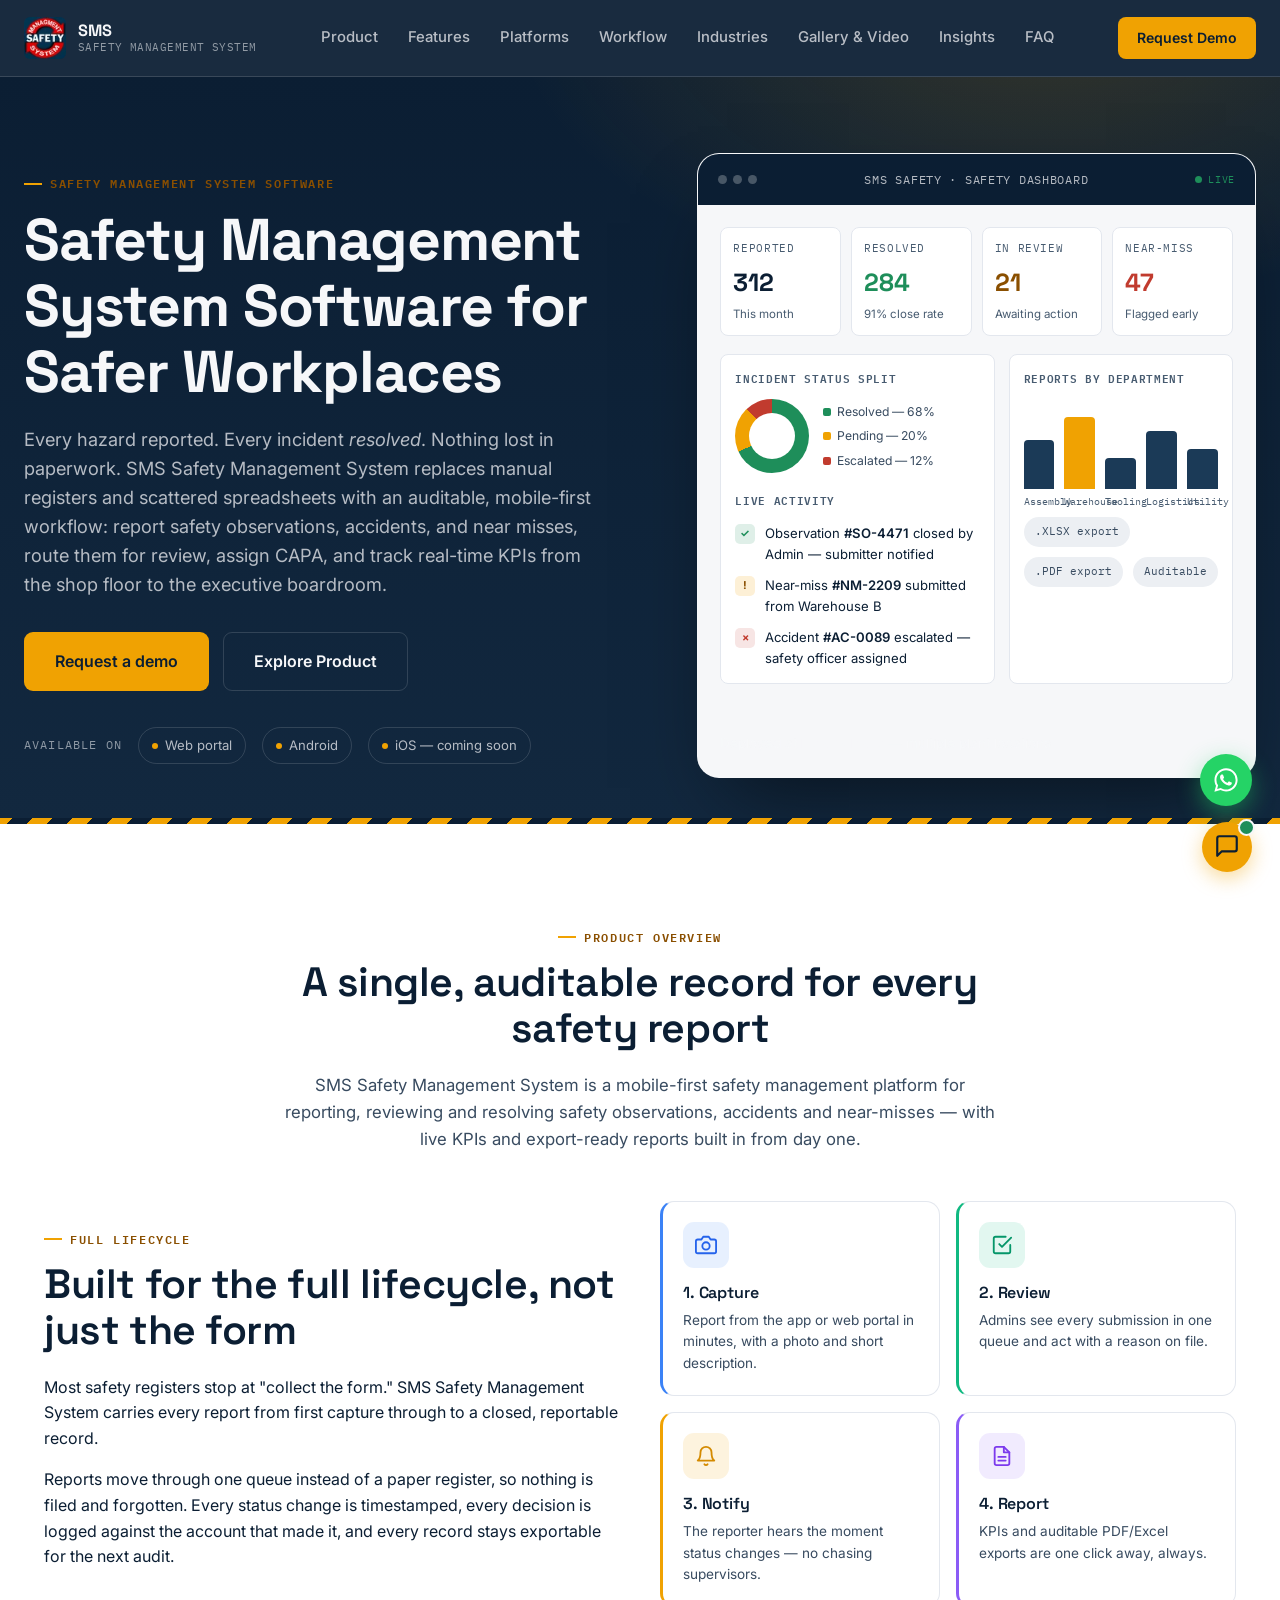
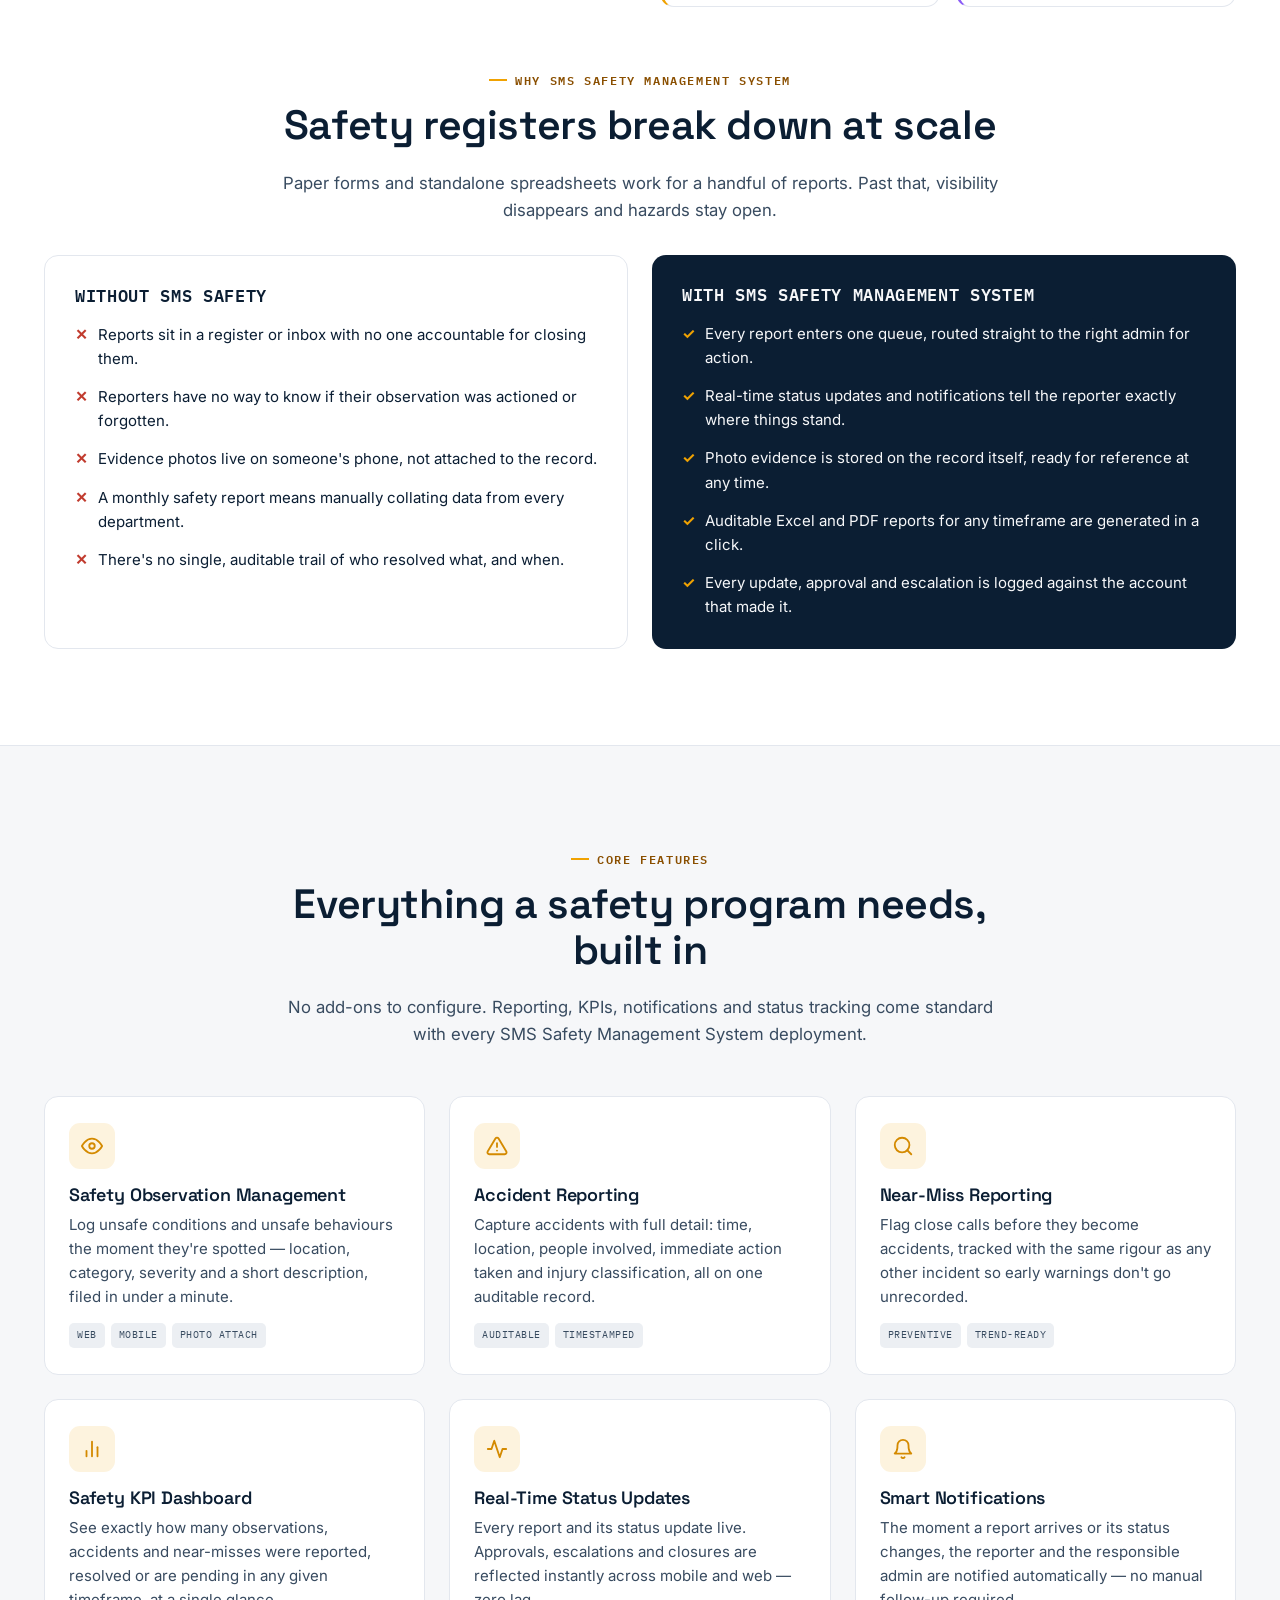
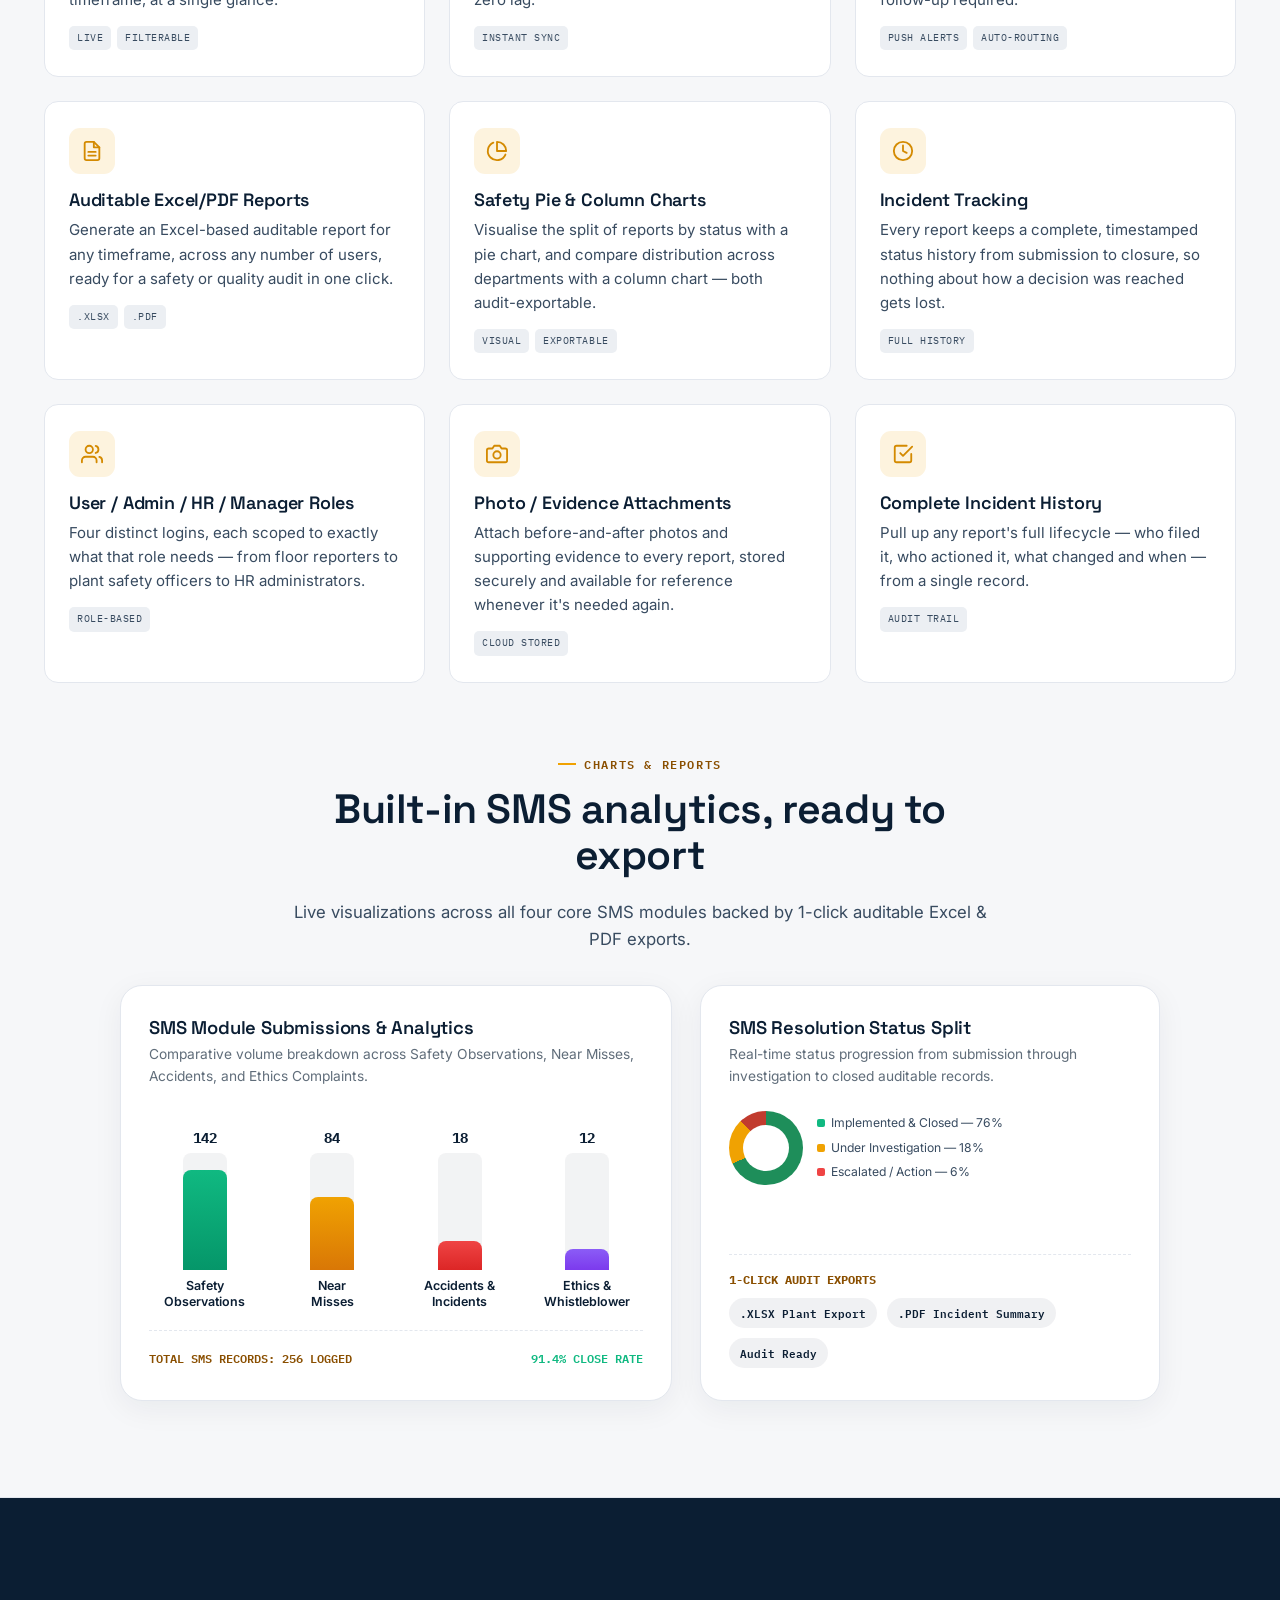
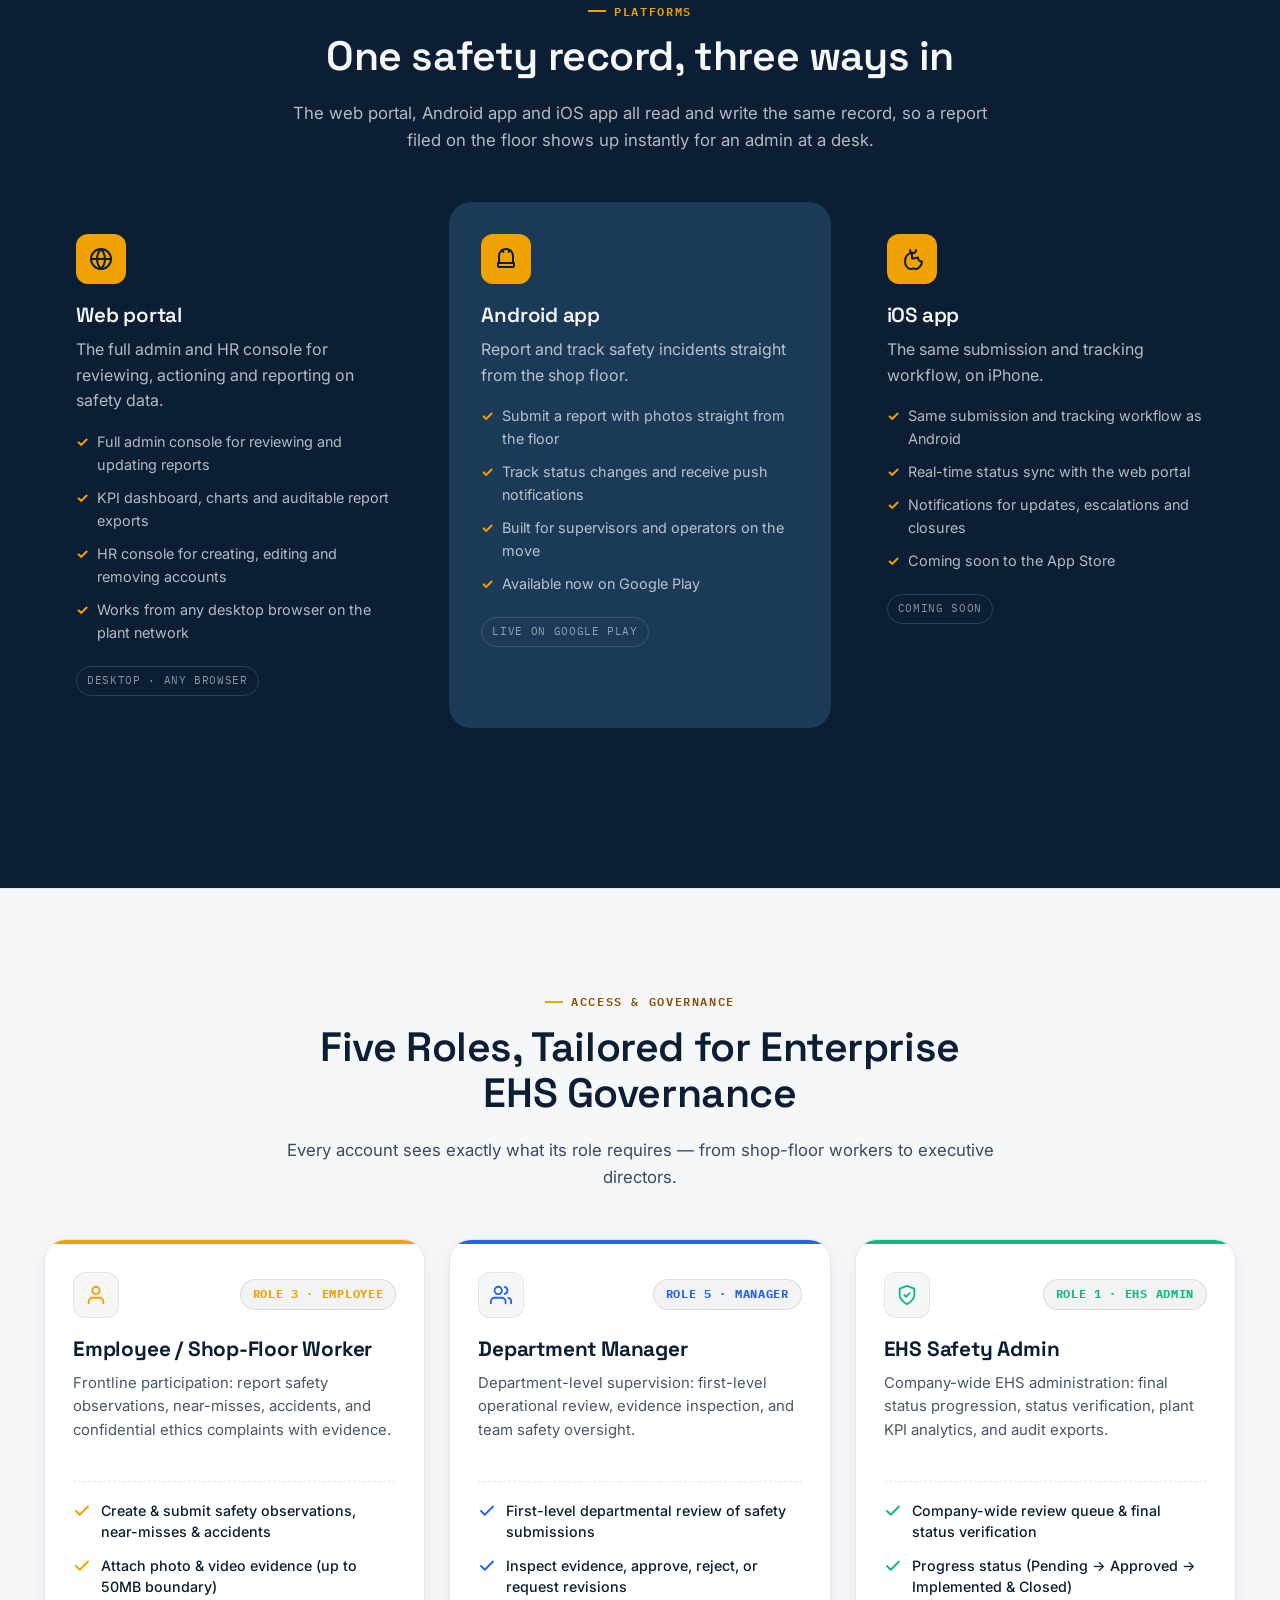
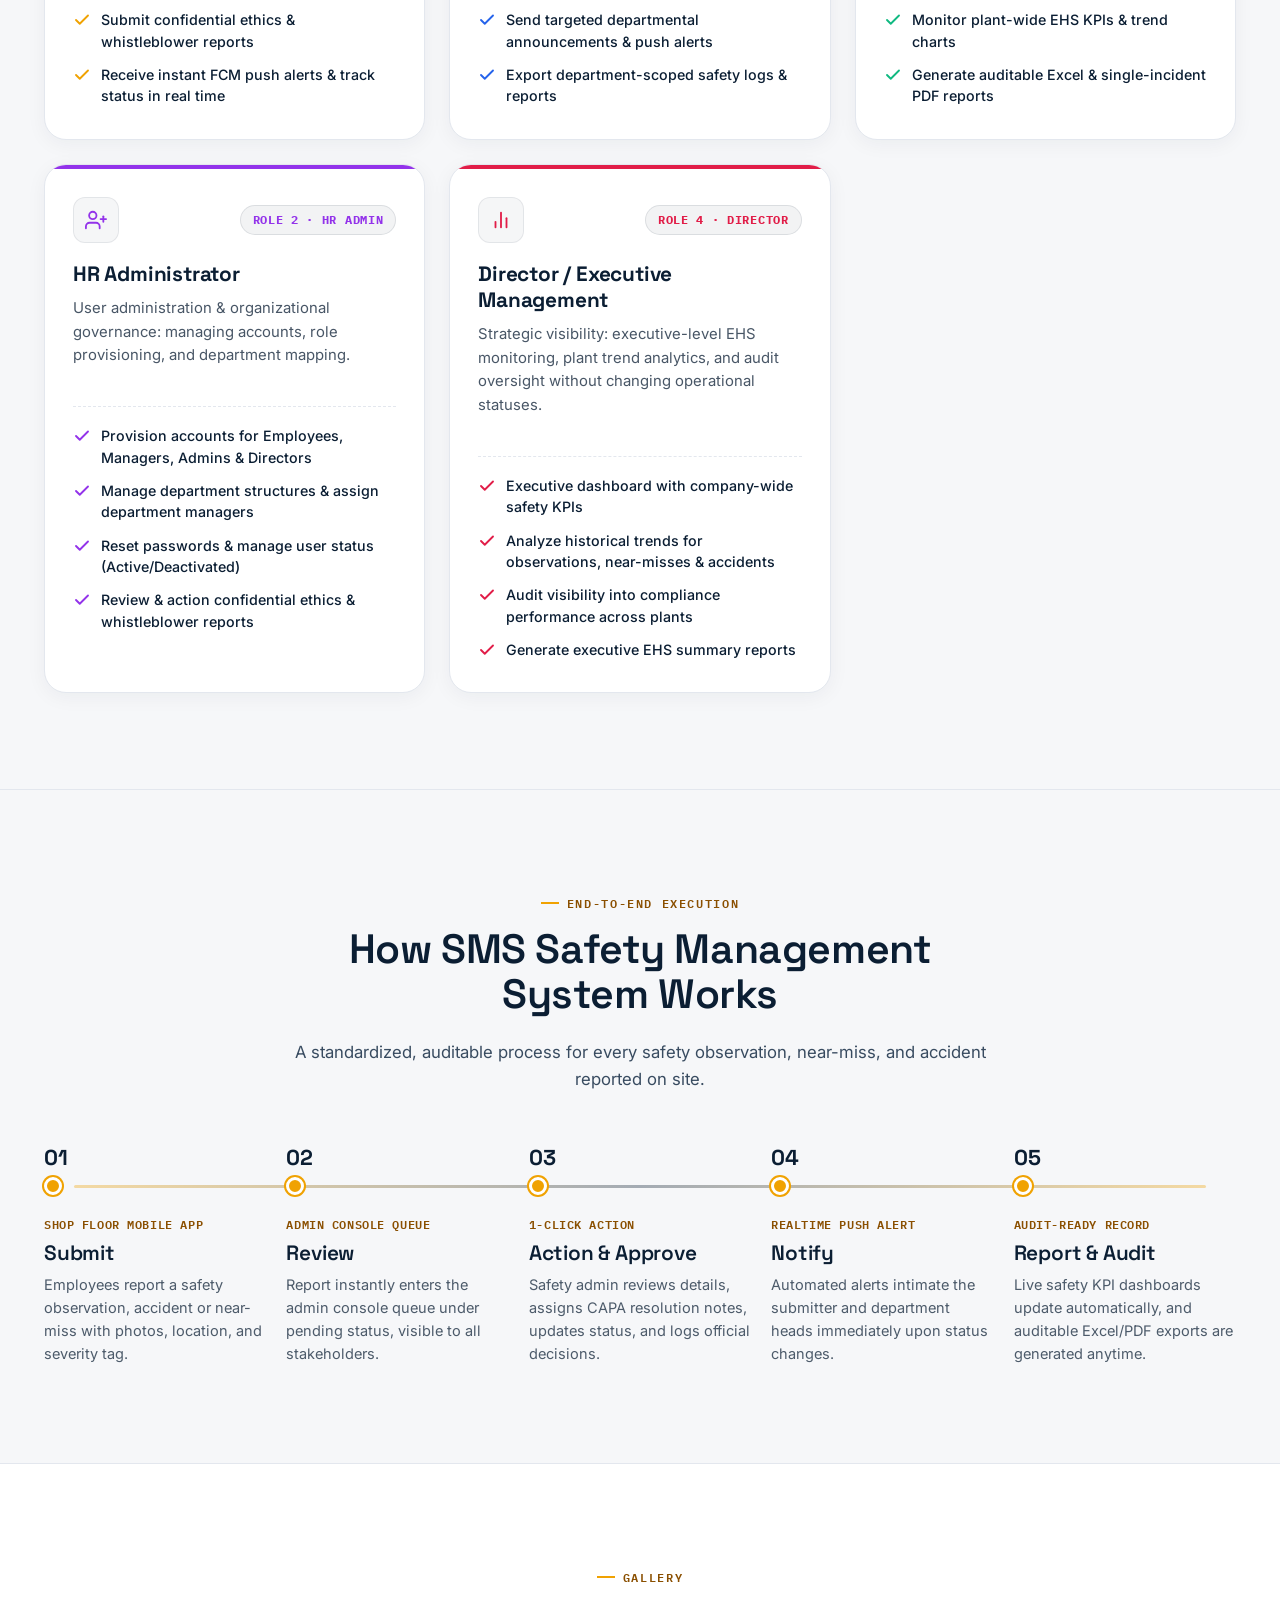
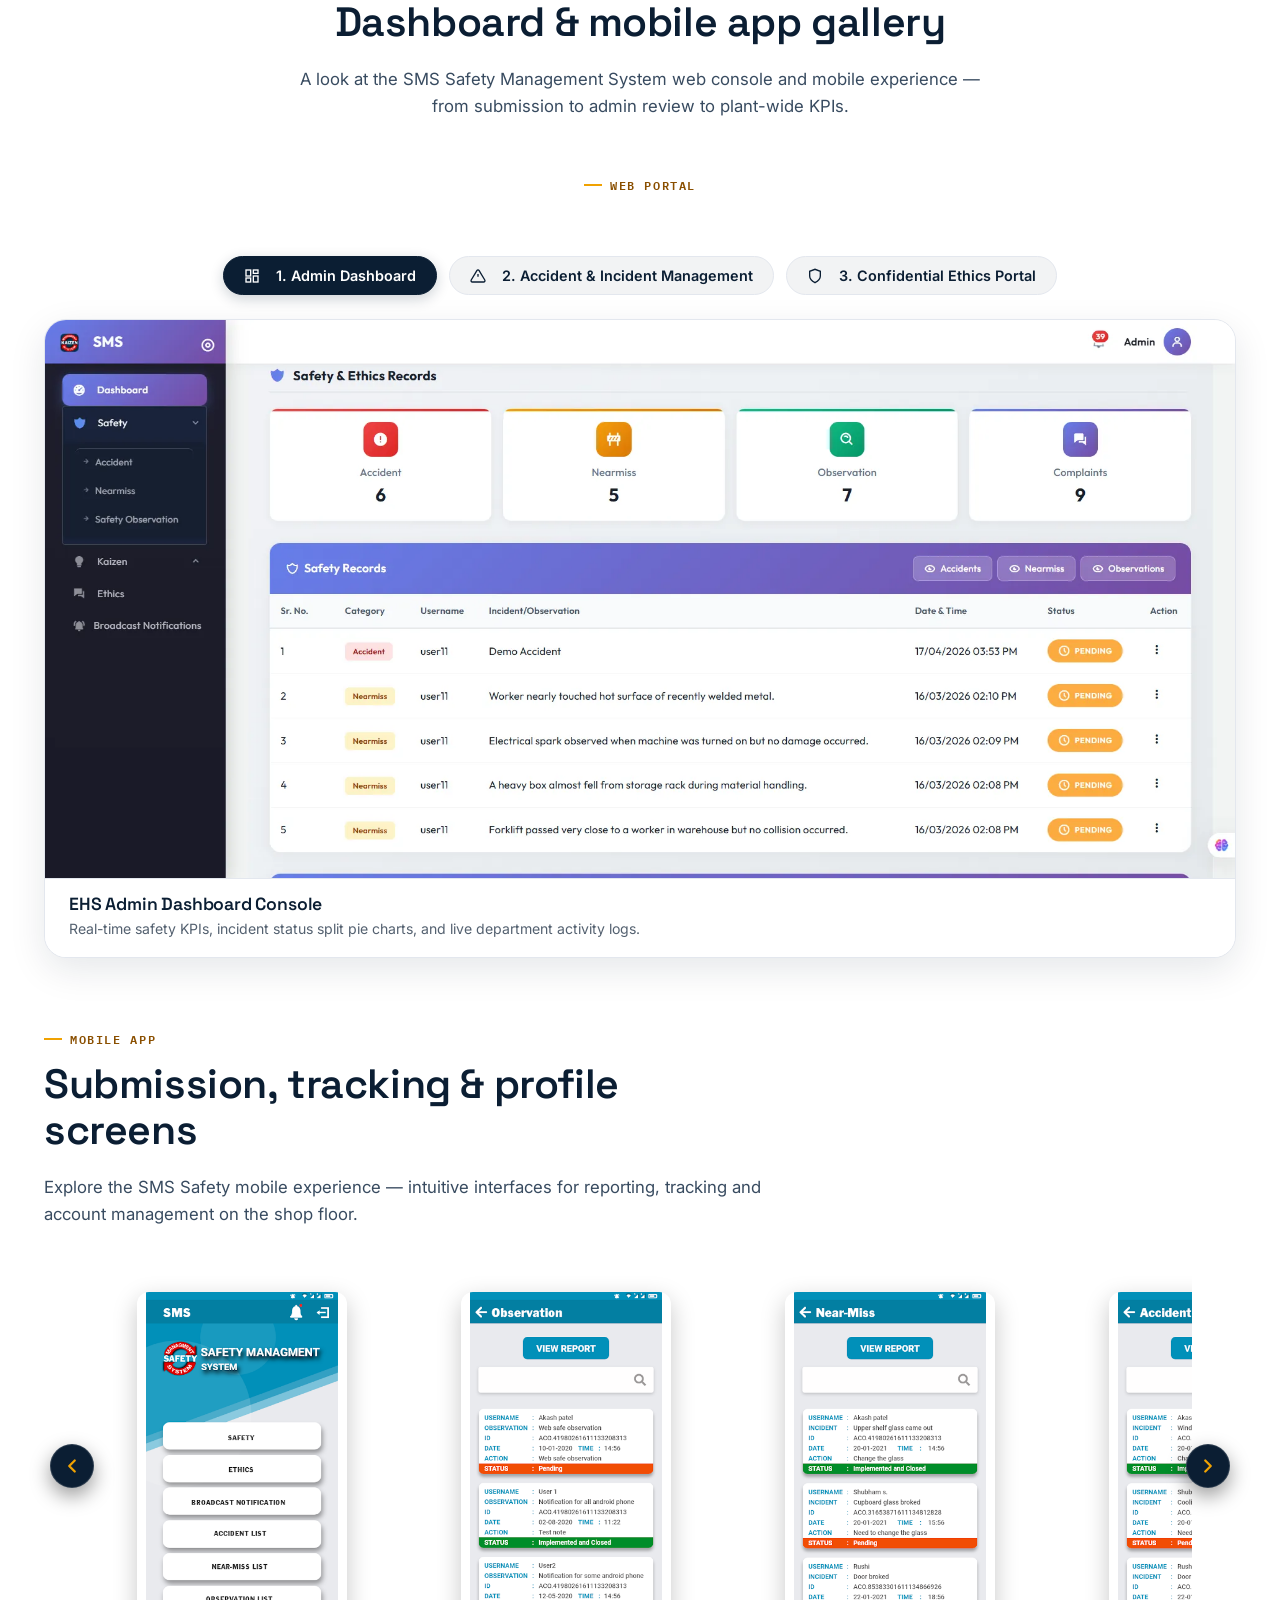
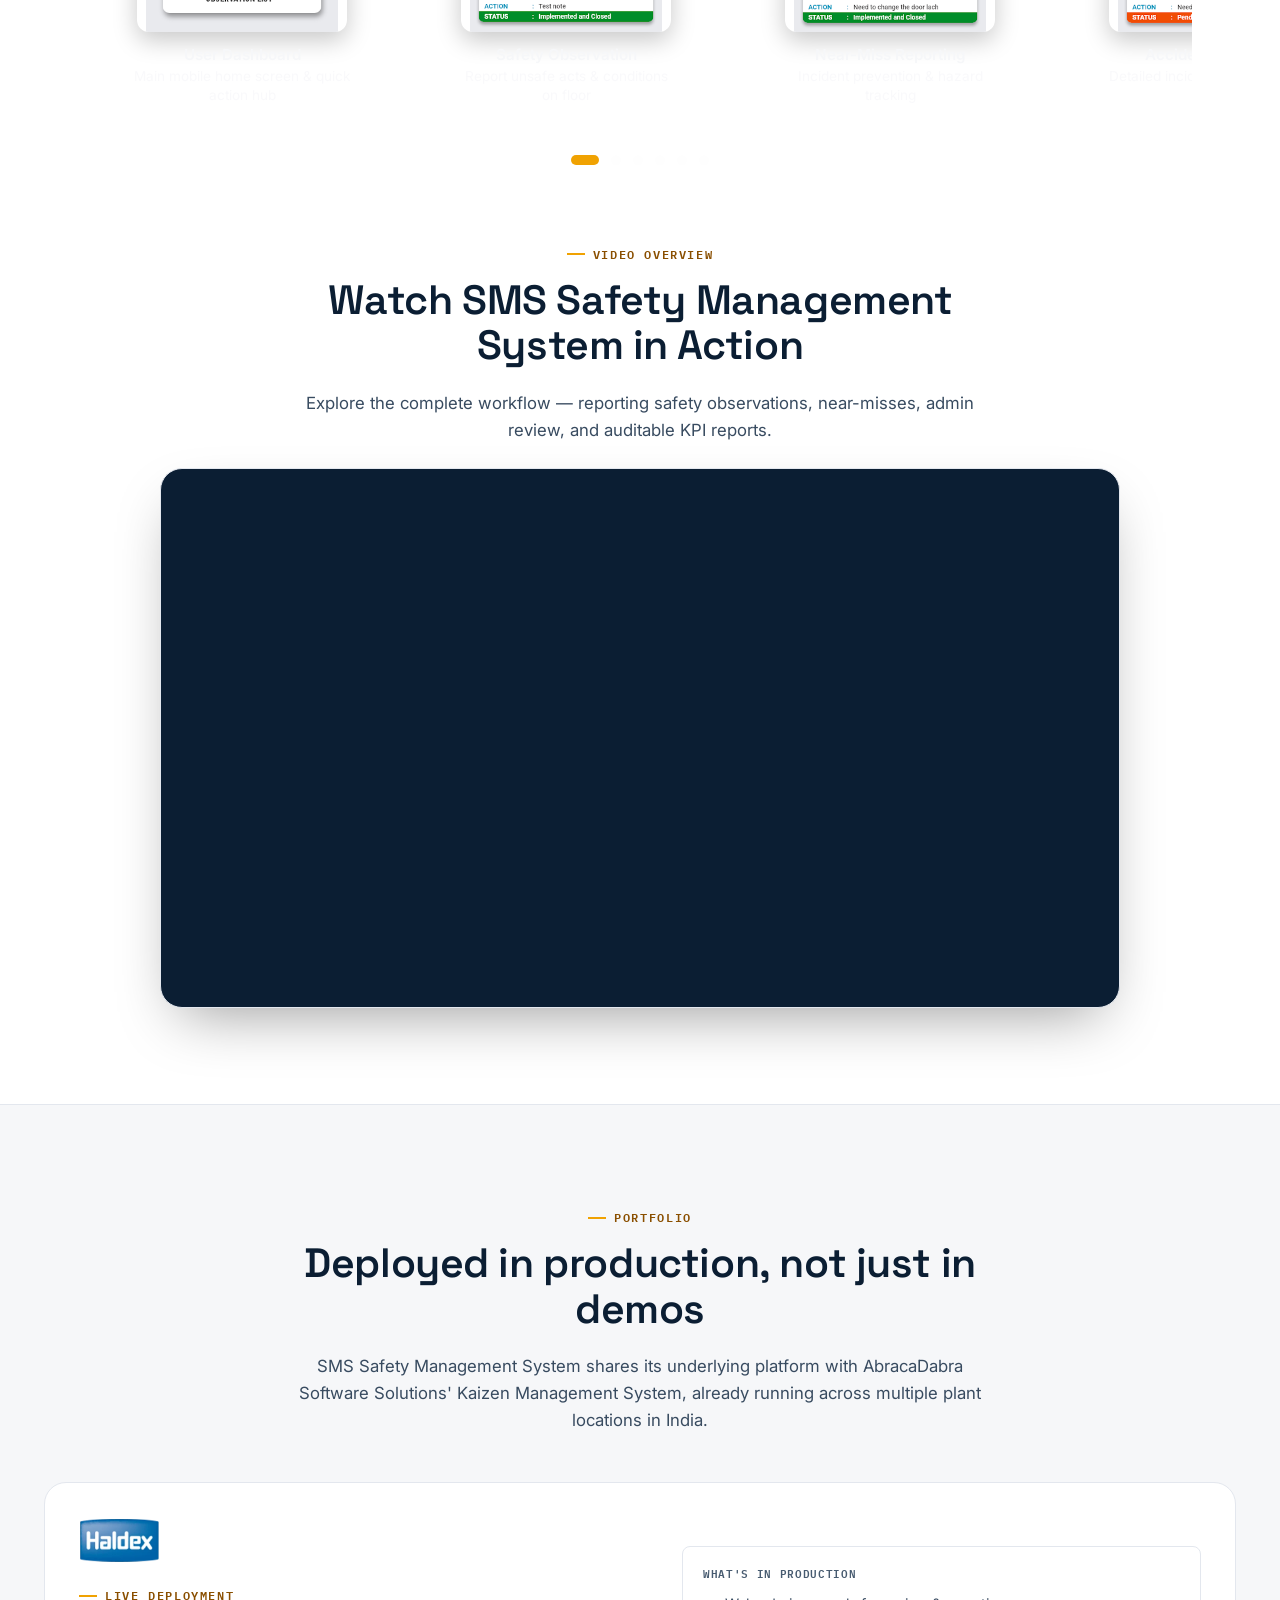
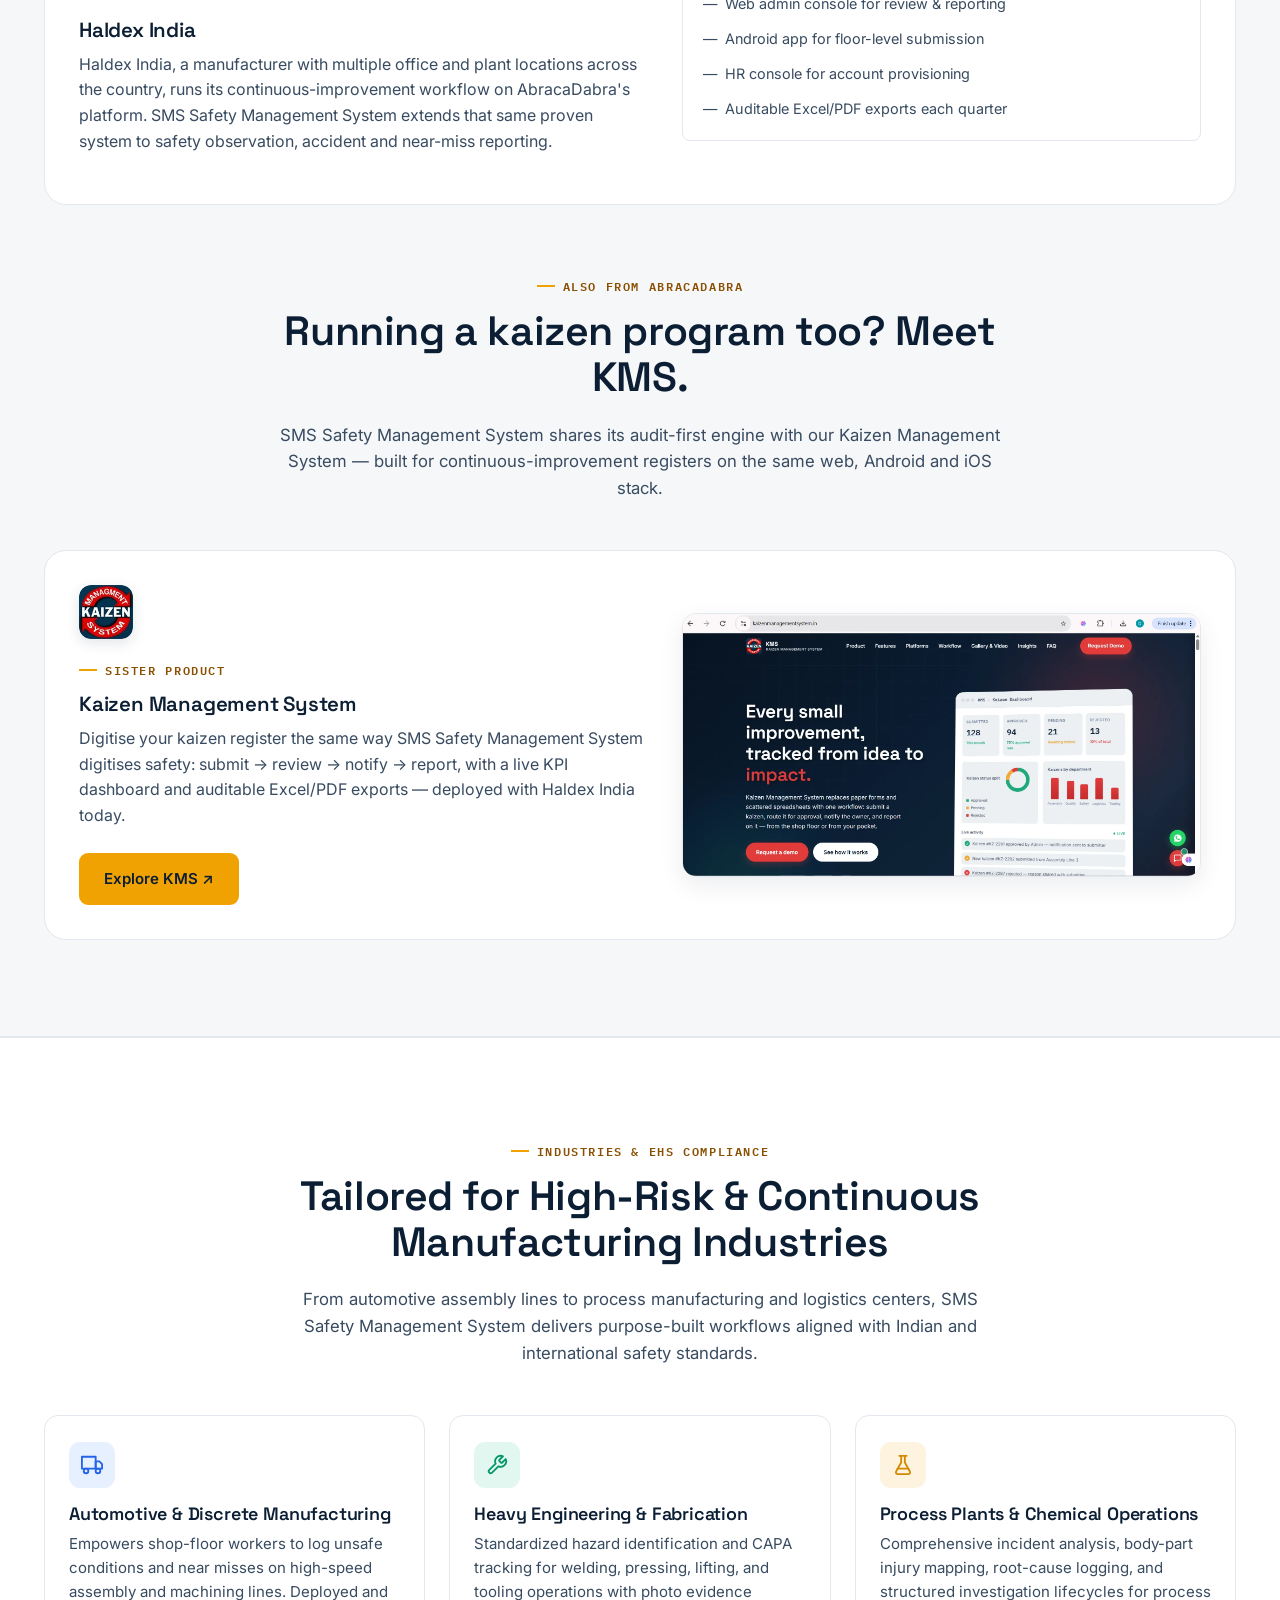
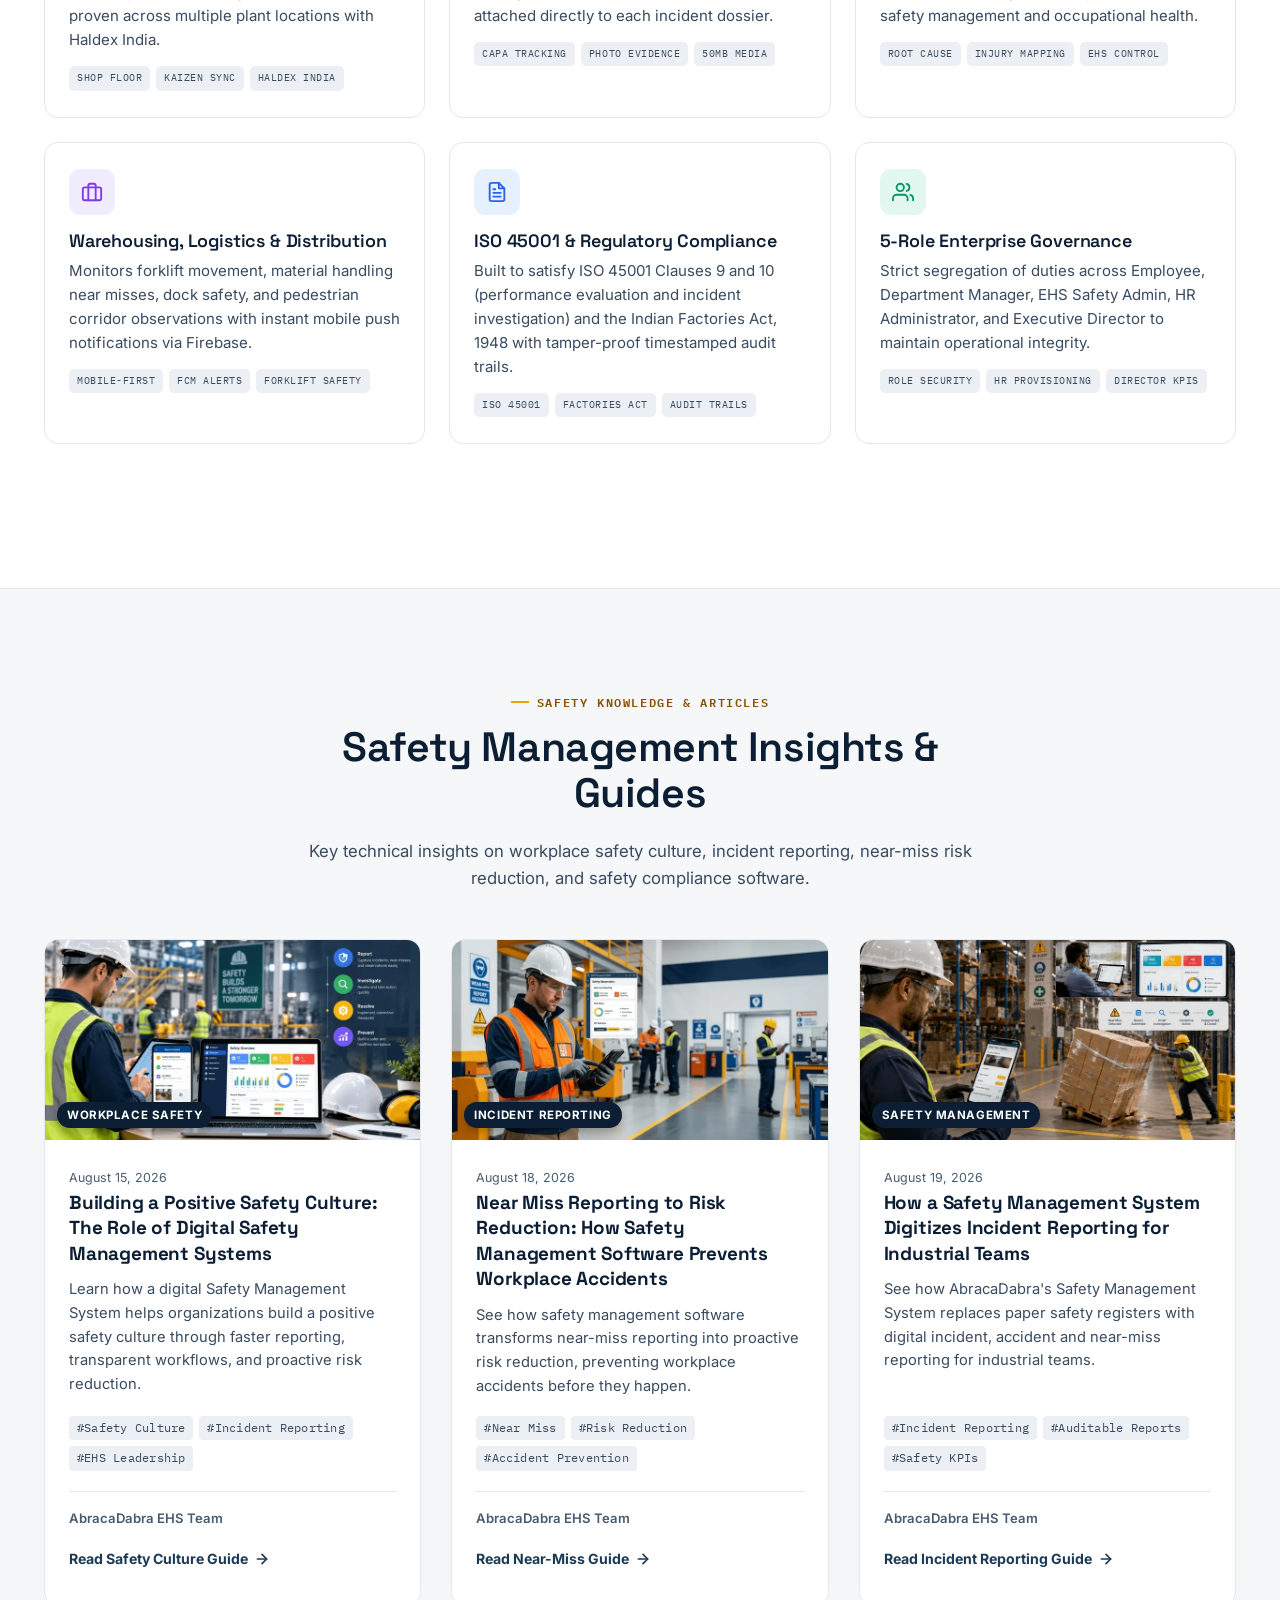
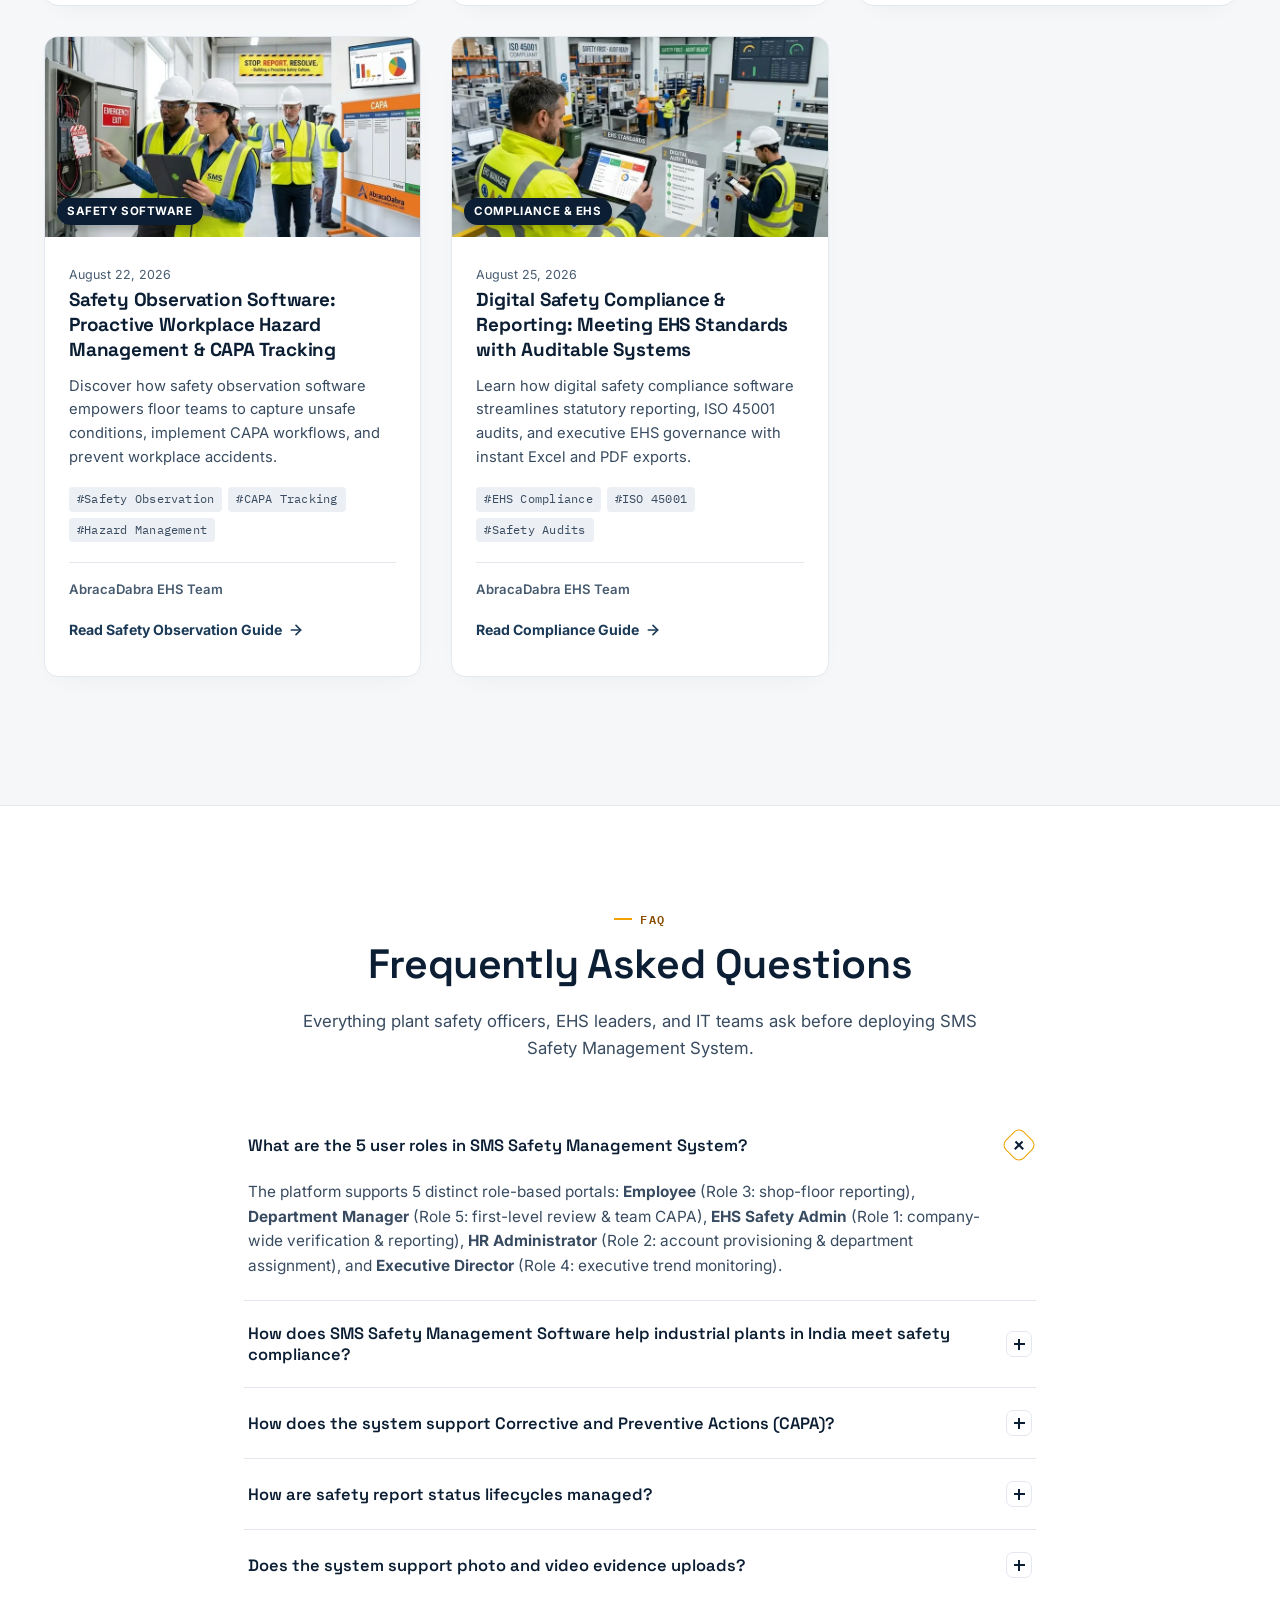
==== commit c4287f80: "Optimize Lighthouse performance, SEO link text, and blog assets" ====
--- a/index.html
+++ b/index.html
@@ -48,16 +48,11 @@
   <!-- Preconnect & Non-render-blocking Google Fonts with swap -->
   <link rel="preconnect" href="https://fonts.googleapis.com" />
   <link rel="preconnect" href="https://fonts.gstatic.com" crossorigin />
-  <link rel="preload" href="https://fonts.googleapis.com/css2?family=Space+Grotesk:wght@600;700&family=Inter:wght@400;500;600;700&family=IBM+Plex+Mono:wght@500;600&display=swap" as="style" />
   <link rel="stylesheet" href="https://fonts.googleapis.com/css2?family=Space+Grotesk:wght@600;700&family=Inter:wght@400;500;600;700&family=IBM+Plex+Mono:wght@500;600&display=swap" media="print" onload="this.media='all'" />
   <noscript><link rel="stylesheet" href="https://fonts.googleapis.com/css2?family=Space+Grotesk:wght@600;700&family=Inter:wght@400;500;600;700&family=IBM+Plex+Mono:wght@500;600&display=swap" /></noscript>
 
-  <!-- Core & Async Styles -->
-  <link rel="stylesheet" href="assets/css/style.css" />
-  <link rel="stylesheet" href="assets/css/sms-chatbot.css" media="print" onload="this.media='all'" />
-  <noscript><link rel="stylesheet" href="assets/css/sms-chatbot.css" /></noscript>
-  <link rel="stylesheet" href="assets/css/blog.css" media="print" onload="this.media='all'" />
-  <noscript><link rel="stylesheet" href="assets/css/blog.css" /></noscript>
+  <!-- Core Production Stylesheet (Cleaned, Minified, Self-contained) -->
+  <link rel="stylesheet" href="assets/css/style.min.css" />
 
   <!-- Structured Data (Organization, WebSite, SoftwareApplication, Breadcrumbs, FAQ) -->
   <script type="application/ld+json">
@@ -126,8 +121,9 @@
     },
     "offers": {
       "@type": "Offer",
+      "price": "0",
+      "priceCurrency": "INR",
       "availability": "https://schema.org/InStock",
-      "priceCurrency": "INR",
       "description": "Contact sales for plant/enterprise pricing"
     }
   }
@@ -227,7 +223,7 @@
       <div class="nav-row">
         <a href="#hero" class="brand" aria-label="SMS Safety Management System home">
           <img src="assets/img/logo-106.webp" srcset="assets/img/logo-106.webp 2x, assets/img/logo-53.webp 1x" width="53" height="53" alt="SMS Logo" class="brand-logo"
-            onerror="this.onerror=null;this.src='assets/img/logo.webp';" />
+            onerror="this.onerror=null;this.src='assets/img/logo-53.webp';" />
           <span class="brand-text"><strong>SMS</strong><span>SAFETY MANAGEMENT SYSTEM</span></span>
         </a>
         <nav class="nav-links" aria-label="Primary">
@@ -279,7 +275,7 @@
               <span class="platform-chip"><span class="dot"></span> iOS &mdash; coming soon</span>
             </div>
           </div>
-          <div class="dash-mock reveal">
+          <div class="dash-mock">
             <div class="dash-mock-top">
               <div class="dots"><span></span><span></span><span></span></div>
               <div class="dash-mock-top-title">SMS SAFETY &middot; SAFETY DASHBOARD</div>
@@ -1370,8 +1366,8 @@
               <div class="card-tags-row"><span class="mini-tag">#Safety Culture</span><span class="mini-tag">#Incident Reporting</span><span class="mini-tag">#EHS Leadership</span></div>
               <div class="card-footer">
                 <span class="author-name" style="font-size:0.82rem;color:var(--ink-55);">AbracaDabra EHS Team</span>
-                <a href="insights/positive-safety-culture-digital-sms.html" class="read-more-btn">
-                  Read More
+                <a href="insights/positive-safety-culture-digital-sms.html" class="read-more-btn" aria-label="Read full article: Building a Positive Safety Culture">
+                  Read Safety Culture Guide
                   <svg viewBox="0 0 24 24" fill="none" stroke="currentColor" stroke-width="2.5" stroke-linecap="round" stroke-linejoin="round" style="width:16px;height:16px;" aria-hidden="true"><line x1="5" y1="12" x2="19" y2="12"/><polyline points="12 5 19 12 12 19"/></svg>
                 </a>
               </div>
@@ -1393,8 +1389,8 @@
               <div class="card-tags-row"><span class="mini-tag">#Near Miss</span><span class="mini-tag">#Risk Reduction</span><span class="mini-tag">#Accident Prevention</span></div>
               <div class="card-footer">
                 <span class="author-name" style="font-size:0.82rem;color:var(--ink-55);">AbracaDabra EHS Team</span>
-                <a href="insights/near-miss-reporting-to-risk-reduction.html" class="read-more-btn">
-                  Read More
+                <a href="insights/near-miss-reporting-to-risk-reduction.html" class="read-more-btn" aria-label="Read full article: Near Miss Reporting to Risk Reduction">
+                  Read Near-Miss Guide
                   <svg viewBox="0 0 24 24" fill="none" stroke="currentColor" stroke-width="2.5" stroke-linecap="round" stroke-linejoin="round" style="width:16px;height:16px;" aria-hidden="true"><line x1="5" y1="12" x2="19" y2="12"/><polyline points="12 5 19 12 12 19"/></svg>
                 </a>
               </div>
@@ -1416,8 +1412,8 @@
               <div class="card-tags-row"><span class="mini-tag">#Incident Reporting</span><span class="mini-tag">#Auditable Reports</span><span class="mini-tag">#Safety KPIs</span></div>
               <div class="card-footer">
                 <span class="author-name" style="font-size:0.82rem;color:var(--ink-55);">AbracaDabra EHS Team</span>
-                <a href="insights/digitizing-incident-reporting-workplace-safety.html" class="read-more-btn">
-                  Read More
+                <a href="insights/digitizing-incident-reporting-workplace-safety.html" class="read-more-btn" aria-label="Read full article: How a Safety Management System Digitizes Incident Reporting">
+                  Read Incident Reporting Guide
                   <svg viewBox="0 0 24 24" fill="none" stroke="currentColor" stroke-width="2.5" stroke-linecap="round" stroke-linejoin="round" style="width:16px;height:16px;" aria-hidden="true"><line x1="5" y1="12" x2="19" y2="12"/><polyline points="12 5 19 12 12 19"/></svg>
                 </a>
               </div>
@@ -1439,8 +1435,8 @@
               <div class="card-tags-row"><span class="mini-tag">#Safety Observation</span><span class="mini-tag">#CAPA Tracking</span><span class="mini-tag">#Hazard Management</span></div>
               <div class="card-footer">
                 <span class="author-name" style="font-size:0.82rem;color:var(--ink-55);">AbracaDabra EHS Team</span>
-                <a href="insights/safety-observation-software-workplace-hazard-management.html" class="read-more-btn">
-                  Read More
+                <a href="insights/safety-observation-software-workplace-hazard-management.html" class="read-more-btn" aria-label="Read full article: Safety Observation Software Proactive Hazard Management">
+                  Read Safety Observation Guide
                   <svg viewBox="0 0 24 24" fill="none" stroke="currentColor" stroke-width="2.5" stroke-linecap="round" stroke-linejoin="round" style="width:16px;height:16px;" aria-hidden="true"><line x1="5" y1="12" x2="19" y2="12"/><polyline points="12 5 19 12 12 19"/></svg>
                 </a>
               </div>
@@ -1462,8 +1458,8 @@
               <div class="card-tags-row"><span class="mini-tag">#EHS Compliance</span><span class="mini-tag">#ISO 45001</span><span class="mini-tag">#Safety Audits</span></div>
               <div class="card-footer">
                 <span class="author-name" style="font-size:0.82rem;color:var(--ink-55);">AbracaDabra EHS Team</span>
-                <a href="insights/digital-safety-compliance-reporting-guide.html" class="read-more-btn">
-                  Read More
+                <a href="insights/digital-safety-compliance-reporting-guide.html" class="read-more-btn" aria-label="Read full article: Digital Safety Compliance and Reporting Guide">
+                  Read Compliance Guide
                   <svg viewBox="0 0 24 24" fill="none" stroke="currentColor" stroke-width="2.5" stroke-linecap="round" stroke-linejoin="round" style="width:16px;height:16px;" aria-hidden="true"><line x1="5" y1="12" x2="19" y2="12"/><polyline points="12 5 19 12 12 19"/></svg>
                 </a>
               </div>
@@ -1700,7 +1696,7 @@
         <div class="footer-brand">
           <a href="#hero" class="brand" aria-label="SMS Safety Management System home">
             <img src="assets/img/logo-106.webp" srcset="assets/img/logo-106.webp 2x, assets/img/logo-53.webp 1x" width="53" height="53" alt="SMS Logo" class="brand-logo"
-              onerror="this.onerror=null;this.src='assets/img/logo.webp';" />
+              onerror="this.onerror=null;this.src='assets/img/logo-53.webp';" />
             <span class="brand-text"><strong>SMS</strong><span>SAFETY MANAGEMENT SYSTEM</span></span>
           </a>
           <p>Safety observation, accident and near-miss reporting on one auditable platform &mdash; web, Android and
@@ -1809,11 +1805,9 @@
     <span class="whatsapp-tooltip">Chat on WhatsApp: +91 9284256635</span>
   </a>
 
-  <script src="assets/js/main.js" defer></script>
-  <script src="assets/js/sms-contact-sheet.js" defer></script>
-  <script src="assets/js/sms-chatbot.js" defer></script>
-  <script src="assets/js/blogs-data.js" defer></script>
-  <script src="assets/js/blog-engine.js" defer></script>
+  <script src="assets/js/main.min.js" defer></script>
+  <script src="assets/js/sms-contact-sheet.min.js" defer></script>
+  <script src="assets/js/sms-chatbot.min.js" defer></script>
   <script>document.getElementById('year').textContent = new Date().getFullYear();</script>
 </body>
 
--- a/assets/css/style.min.css
+++ b/assets/css/style.min.css
@@ -0,0 +1 @@
+:root{--ink:#0B1E33;--ink-soft:#12283F;--steel:#1B3A57;--steel-soft:#2C4C74;--paper:#F6F7F9;--paper-dim:#ECEFF3;--line:#E3E7EE;--line-dark:rgba(246,247,249,0.14);--amber:#F0A202;--amber-deep:#8A4F00;--signal-green:#1E8E5A;--signal-red:#C13B2E;--ink-70:#384B60;--ink-55:#475B70;--ink-40:#566A80;--paper-70:rgba(246,247,249,0.72);--paper-55:rgba(246,247,249,0.55);--f-display:'Space Grotesk','Segoe UI',sans-serif;--f-body:'Inter','Segoe UI',sans-serif;--f-mono:'IBM Plex Mono','Courier New',monospace;--radius-sm:8px;--radius-md:14px;--radius-lg:22px;--shadow-card:0 20px 50px -25px rgba(11,30,51,0.35);--shadow-soft:0 10px 30px -18px rgba(11,30,51,0.25);--maxw:1240px}*,*::before,*::after{box-sizing:border-box}html{scroll-behavior:smooth;scroll-padding-top:80px}@media (prefers-reduced-motion:reduce){html{scroll-behavior:auto}*,*::before,*::after{animation-duration:0.001ms !important;animation-iteration-count:1 !important;transition-duration:0.001ms !important;scroll-behavior:auto !important}}body{margin:0;font-family:var(--f-body);color:var(--ink);background:var(--paper);-webkit-font-smoothing:antialiased;line-height:1.6}img{max-width:100%;display:block}a{color:inherit;text-decoration:none}ul{margin:0;padding:0;list-style:none}button{font-family:inherit;cursor:pointer}input,textarea,select{font-family:inherit;font-size:1rem}h1,h2,h3,h4{font-family:var(--f-display);font-weight:600;line-height:1.12;margin:0 0 0.5em;letter-spacing:-0.01em}h1{font-size:clamp(2.4rem,4.6vw,4.1rem);font-weight:700;letter-spacing:-0.02em}h2{font-size:clamp(1.9rem,3.2vw,2.7rem)}h3{font-size:clamp(1.2rem,1.6vw,1.5rem)}p{margin:0 0 1em}.container{max-width:var(--maxw);margin:0 auto;padding:0 24px}.container-wide{max-width:1400px;margin:0 auto;padding:0 24px}section{position:relative}.section-pad{padding:96px 0}@media (max-width:720px){.section-pad{padding:64px 0}}.sr-only{position:absolute;width:1px;height:1px;padding:0;margin:-1px;overflow:hidden;clip:rect(0,0,0,0);white-space:nowrap;border:0}.skip-link{position:absolute;left:12px;top:-60px;z-index:200;background:var(--amber);color:var(--ink);padding:10px 16px;border-radius:8px;font-weight:600;transition:top .2s ease}.skip-link:focus{top:12px}:focus-visible{outline:3px solid var(--amber);outline-offset:2px}.eyebrow{display:inline-flex;align-items:center;gap:8px;font-family:var(--f-mono);font-size:0.72rem;letter-spacing:0.14em;text-transform:uppercase;color:var(--amber-deep);font-weight:600;margin-bottom:14px}.eyebrow::before{content:'';width:18px;height:2px;background:var(--amber);display:inline-block}.on-dark .eyebrow{color:var(--amber)}.on-dark .eyebrow::before{background:var(--amber)}.stripe-rule{height:6px;width:100%;background:repeating-linear-gradient(-45deg,var(--amber) 0 14px,var(--ink) 14px 28px)}.stripe-tag{display:inline-block;width:34px;height:10px;border-radius:3px;background:repeating-linear-gradient(-45deg,var(--amber) 0 6px,var(--ink) 6px 12px);margin-right:10px;vertical-align:middle}.site-header{position:sticky;top:0;z-index:100;background:rgba(11,30,51,0.94);backdrop-filter:blur(10px);border-bottom:1px solid var(--line-dark)}.nav-row{display:flex;align-items:center;justify-content:space-between;height:76px;gap:24px}.brand{display:flex;align-items:center;gap:12px;color:var(--paper)}.brand-mark{width:40px;height:40px;border-radius:10px;background:var(--amber);color:var(--ink);display:flex;align-items:center;justify-content:center;font-family:var(--f-display);font-weight:700;font-size:1.1rem;flex:none}.brand-logo{height:42px;width:auto;max-width:140px;object-fit:contain;border-radius:6px;flex:none}.brand-text{display:flex;flex-direction:column;line-height:1.15}.brand-text strong{font-family:var(--f-display);font-size:1.02rem;letter-spacing:0.01em}.brand-text span{font-size:0.68rem;color:var(--paper-55);font-family:var(--f-mono);letter-spacing:0.04em}.nav-links{display:flex;align-items:center;gap:4px}.nav-links a{position:relative;color:var(--paper-70);font-size:0.93rem;font-weight:500;padding:10px 13px;border-radius:8px;transition:color .15s,background .15s;white-space:nowrap}.nav-links a:hover,.nav-links a:focus-visible{color:var(--paper);background:rgba(255,255,255,0.06)}.nav-links a.active,.nav-links a[aria-current="page"]{color:var(--amber) !important;font-weight:600;background:transparent}.nav-links a.active::after,.nav-links a[aria-current="page"]::after{content:'';position:absolute;bottom:2px;left:12px;right:12px;height:2.5px;background:var(--amber);border-radius:2px}.nav-cta{display:flex;align-items:center;gap:10px}.nav-cta .btn{padding:9px 18px;font-size:0.88rem;font-weight:600;border-radius:8px}.nav-toggle{display:none;background:none;border:1px solid var(--line-dark);color:var(--paper);width:44px;height:44px;border-radius:8px;align-items:center;justify-content:center}.btn{display:inline-flex;align-items:center;justify-content:center;gap:8px;padding:13px 24px;border-radius:9px;font-weight:600;font-size:0.94rem;border:1.5px solid transparent;transition:transform .15s ease,box-shadow .15s ease,background .15s ease,border-color .15s ease,color .15s ease;white-space:nowrap}.btn-amber{background:var(--amber);color:var(--ink)}.btn-amber:hover{background:var(--amber-deep);transform:translateY(-1px)}.btn-ghost-dark{border-color:var(--line-dark);color:var(--paper);background:transparent}.btn-ghost-dark:hover{border-color:var(--paper);background:rgba(255,255,255,0.06)}.btn-ink{background:var(--ink);color:var(--paper)}.btn-ink:hover{background:var(--ink-soft);transform:translateY(-1px)}.btn-outline{border-color:var(--ink);color:var(--ink)}.btn-outline:hover{background:var(--ink);color:var(--paper)}.btn-block{width:100%}.btn-lg{padding:16px 30px;font-size:1rem}.hero{background:radial-gradient(ellipse 900px 500px at 82% -10%,rgba(240,162,2,0.18),transparent 60%),linear-gradient(180deg,var(--ink) 0%,var(--ink-soft) 100%);color:var(--paper);padding:76px 0 40px;overflow:hidden;border-bottom:6px solid transparent;border-image:repeating-linear-gradient(-45deg,var(--amber) 0 14px,var(--ink) 14px 28px) 6}.hero-grid{display:grid;grid-template-columns:1.05fr 0.95fr;gap:56px;align-items:center}@media (max-width:980px){.hero-grid{grid-template-columns:1fr;gap:44px}}.hero h1{margin-bottom:20px}.hero h1 em{color:var(--amber);font-style:normal}.hero-lede{font-size:1.14rem;color:var(--paper-70);max-width:52ch;margin-bottom:32px}.hero-ctas{display:flex;gap:14px;flex-wrap:wrap;margin-bottom:36px}.hero-avail{display:flex;align-items:center;gap:16px;flex-wrap:wrap}.hero-avail-label{font-family:var(--f-mono);font-size:0.72rem;text-transform:uppercase;letter-spacing:0.1em;color:var(--paper-55)}.platform-chip{display:inline-flex;align-items:center;gap:7px;border:1px solid var(--line-dark);padding:7px 13px;border-radius:100px;font-size:0.82rem;color:var(--paper-70)}.platform-chip .dot{width:6px;height:6px;border-radius:50%;background:var(--amber)}.dash-mock{background:var(--paper);color:var(--ink);border-radius:var(--radius-lg);box-shadow:0 40px 80px -30px rgba(0,0,0,0.55);overflow:hidden;border:1px solid rgba(255,255,255,0.08)}.dash-mock-top{display:flex;align-items:center;justify-content:space-between;padding:16px 20px;background:var(--ink);color:var(--paper)}.dash-mock-top .dots{display:flex;gap:6px}.dash-mock-top .dots span{width:9px;height:9px;border-radius:50%;background:rgba(255,255,255,0.25)}.dash-mock-top-title{font-family:var(--f-mono);font-size:0.75rem;letter-spacing:0.06em;color:var(--paper-70)}.dash-mock-body{padding:22px}.kpi-row{display:grid;grid-template-columns:repeat(4,1fr);gap:10px;margin-bottom:18px}@media (max-width:640px){.kpi-row{grid-template-columns:repeat(2,1fr)}}.kpi-card{border:1px solid var(--line);border-radius:var(--radius-sm);padding:12px 12px;background:#fff}.kpi-card .kpi-label{font-family:var(--f-mono);font-size:0.66rem;text-transform:uppercase;letter-spacing:0.06em;color:var(--ink-55);margin-bottom:6px}.kpi-card .kpi-value{font-family:var(--f-display);font-size:1.55rem;font-weight:700}.kpi-card .kpi-sub{font-size:0.72rem;color:var(--ink-55);margin-top:2px}.kpi-card.amber .kpi-value{color:var(--amber-deep)}.kpi-card.green .kpi-value{color:var(--signal-green)}.kpi-card.red .kpi-value{color:var(--signal-red)}.dash-panels{display:grid;grid-template-columns:1.1fr 0.9fr;gap:14px}@media (max-width:640px){.dash-panels{grid-template-columns:1fr}}.dash-panel{border:1px solid var(--line);border-radius:var(--radius-sm);padding:14px;background:#fff}.dash-panel h4,.dash-panel .dash-panel-title{font-family:var(--f-mono);font-size:0.7rem;text-transform:uppercase;letter-spacing:0.06em;color:var(--ink-55);margin:0 0 12px;font-weight:600}.pie-wrap{display:flex;align-items:center;gap:14px}.pie{width:74px;height:74px;border-radius:50%;flex:none;background:conic-gradient(var(--signal-green) 0 68%,var(--amber) 68% 88%,var(--signal-red) 88% 100%);position:relative}.pie::after{content:'';position:absolute;inset:14px;background:#fff;border-radius:50%}.pie-legend{font-size:0.76rem;color:var(--ink-70);display:flex;flex-direction:column;gap:5px}.pie-legend li{display:flex;align-items:center;gap:6px}.pie-legend .sw{width:8px;height:8px;border-radius:2px}.bars{display:flex;align-items:flex-end;gap:10px;height:90px}.bars .bar{flex:1;background:var(--steel);border-radius:4px 4px 0 0;position:relative}.bars .bar.amber{background:var(--amber)}.bars .bar span{position:absolute;bottom:-20px;left:0;right:0;text-align:center;font-family:var(--f-mono);font-size:0.6rem;color:var(--ink-55)}.activity-feed{display:flex;flex-direction:column;gap:10px;margin-top:14px}.activity-feed li{display:flex;gap:10px;font-size:0.82rem;align-items:flex-start}.activity-feed .flag{flex:none;width:20px;height:20px;border-radius:5px;display:flex;align-items:center;justify-content:center;font-size:0.68rem;font-weight:700;margin-top:1px}.activity-feed .flag.g{background:rgba(30,142,90,0.14);color:var(--signal-green)}.activity-feed .flag.a{background:rgba(240,162,2,0.16);color:var(--amber-deep)}.activity-feed .flag.r{background:rgba(193,59,46,0.13);color:var(--signal-red)}.activity-feed b{font-weight:600}.live-dot{display:inline-flex;align-items:center;gap:6px;font-family:var(--f-mono);font-size:0.65rem;color:var(--signal-green);text-transform:uppercase;letter-spacing:0.06em}.live-dot::before{content:'';width:7px;height:7px;border-radius:50%;background:var(--signal-green);box-shadow:0 0 0 0 rgba(30,142,90,0.6);animation:pulse 1.8s infinite}@keyframes pulse{0%{box-shadow:0 0 0 0 rgba(30,142,90,0.5)}70%{box-shadow:0 0 0 8px rgba(30,142,90,0)}100%{box-shadow:0 0 0 0 rgba(30,142,90,0)}}.deploy-strip{margin-top:26px;padding-top:22px;border-top:1px solid var(--line-dark);display:flex;align-items:center;gap:14px;color:var(--paper-55);font-size:0.85rem;flex-wrap:wrap}.deploy-strip strong{color:var(--paper)}.grid-2{display:grid;grid-template-columns:1fr 1fr;gap:40px}.grid-3{display:grid;grid-template-columns:repeat(3,1fr);gap:24px}.grid-4{display:grid;grid-template-columns:repeat(4,1fr);gap:20px}@media (max-width:980px){.grid-2{grid-template-columns:1fr}.grid-3{grid-template-columns:1fr 1fr}.grid-4{grid-template-columns:1fr 1fr}}@media (max-width:600px){.grid-3{grid-template-columns:1fr}.grid-4{grid-template-columns:1fr}}.section-head{max-width:720px;margin:0 0 48px}.section-head.center{margin-left:auto;margin-right:auto;text-align:center}.section-head p{color:var(--ink-70);font-size:1.05rem}.feat-card{background:#fff;border:1px solid var(--line);border-radius:var(--radius-md);padding:26px 24px;transition:transform .18s ease,box-shadow .18s ease,border-color .18s ease;height:100%}.feat-card:hover{transform:translateY(-4px);box-shadow:var(--shadow-card);border-color:transparent}.feat-icon{width:46px;height:46px;border-radius:11px;background:rgba(240,162,2,0.13);display:flex;align-items:center;justify-content:center;margin-bottom:16px;flex:none}.feat-icon svg{width:22px;height:22px;stroke:#D48A00}.feat-icon.blue{background:rgba(59,130,246,0.12)}.feat-icon.blue svg{stroke:#2563EB}.feat-icon.green{background:rgba(16,185,129,0.12)}.feat-icon.green svg{stroke:#059669}.feat-icon.purple{background:rgba(139,92,246,0.12)}.feat-icon.purple svg{stroke:#7C3AED}.feat-icon.red{background:rgba(239,68,68,0.12)}.feat-icon.red svg{stroke:#DC2626}.feat-card h3{margin-bottom:8px;font-size:1.12rem}.feat-card p{color:var(--ink-70);font-size:0.94rem;margin-bottom:0}.feat-tags{display:flex;gap:6px;flex-wrap:wrap;margin-top:14px}.feat-tags span{font-family:var(--f-mono);font-size:0.64rem;text-transform:uppercase;letter-spacing:0.05em;background:var(--paper-dim);color:var(--ink-70);padding:4px 8px;border-radius:5px}.workflow-section{background:#ffffff;position:relative}.workflow-stepper{position:relative;margin-top:54px}.stepper-track{position:absolute;top:38px;left:30px;right:30px;height:3px;z-index:1;pointer-events:none}.stepper-line{width:100%;height:100%;background:linear-gradient(90deg,#F0A202 0%,#0B1E33 50%,#F0A202 100%);border-radius:3px;opacity:0.35}.stepper-nodes-grid{display:grid;grid-template-columns:repeat(5,1fr);gap:20px;position:relative;z-index:2}.stepper-item{display:flex;flex-direction:column;position:relative}.stepper-head{display:flex;flex-direction:column;align-items:flex-start;margin-bottom:20px}.stepper-dot-wrap{display:flex;flex-direction:column;align-items:flex-start;gap:8px}.stepper-number{font-family:var(--f-display);font-size:1.35rem;font-weight:700;color:#0B1E33;line-height:1}.stepper-dot{width:18px;height:18px;border-radius:50%;background:var(--amber);border:3px solid #ffffff;box-shadow:0 0 0 2px var(--amber);transition:transform 0.3s ease,background 0.3s ease,box-shadow 0.3s ease;margin-top:1px}.stepper-item:hover .stepper-dot{transform:scale(1.35);background:#0B1E33;box-shadow:0 0 0 3px var(--amber)}.stepper-body{display:flex;flex-direction:column}.stepper-tag{font-family:var(--f-mono);font-size:0.72rem;font-weight:600;text-transform:uppercase;letter-spacing:0.05em;color:var(--amber-deep);margin-bottom:6px}.stepper-title{font-size:1.3rem;color:#0B1E33;font-weight:600;margin-bottom:8px;line-height:1.25}.stepper-desc{color:rgba(11,30,51,0.72);font-size:0.91rem;line-height:1.6;margin:0}@media (max-width:980px){.stepper-track{top:10px;bottom:10px;left:20px;right:auto;width:3px;height:auto}.stepper-line{background:linear-gradient(180deg,#F0A202 0%,#0B1E33 50%,#F0A202 100%)}.stepper-nodes-grid{grid-template-columns:1fr;gap:40px;padding-left:54px}.stepper-item{position:relative}.stepper-head{position:absolute;left:-54px;top:2px;margin-bottom:0}.stepper-dot-wrap{flex-direction:row-reverse;align-items:center;gap:10px}.stepper-number{font-size:1.1rem}}.compare-wrap{display:grid;grid-template-columns:1fr 1fr;gap:24px}@media (max-width:800px){.compare-wrap{grid-template-columns:1fr}}.compare-card{border-radius:var(--radius-md);padding:30px}.compare-card.without{background:#fff;border:1.5px solid var(--line)}.compare-card.with{background:var(--ink);color:var(--paper)}.compare-card h3{margin-bottom:18px;font-size:1.05rem;font-family:var(--f-mono);text-transform:uppercase;letter-spacing:0.04em}.compare-card ul{display:flex;flex-direction:column;gap:14px}.compare-card li{display:flex;gap:10px;font-size:0.94rem;align-items:flex-start}.compare-card.without li::before{content:'✕';color:var(--signal-red);font-weight:700;flex:none}.compare-card.with li::before{content:'✓';color:var(--amber);font-weight:700;flex:none}.roles-section{background:#F6F7F9;padding:96px 0;border-top:1px solid var(--line)}.role-grid-container{display:grid;grid-template-columns:repeat(3,1fr);gap:24px}@media (max-width:1024px){.role-grid-container{grid-template-columns:repeat(2,1fr)}}@media (max-width:680px){.role-grid-container{grid-template-columns:1fr}}.role-card-pro{background:#ffffff;border:1px solid var(--line);border-radius:var(--radius-lg);padding:32px 28px;display:flex;flex-direction:column;box-shadow:0 4px 20px rgba(11,30,51,0.05);position:relative;overflow:hidden;transition:transform 0.3s ease,box-shadow 0.3s ease,border-color 0.3s ease}.role-card-pro::before{content:'';position:absolute;top:0;left:0;right:0;height:4px;background:var(--role-accent,var(--amber))}.role-card-pro:hover{transform:translateY(-4px);box-shadow:0 16px 40px rgba(11,30,51,0.12);border-color:var(--role-accent,var(--amber))}.role-card-pro.theme-employee{--role-accent:#F0A202}.role-card-pro.theme-manager{--role-accent:#2563EB}.role-card-pro.theme-ehs{--role-accent:#10B981}.role-card-pro.theme-hr{--role-accent:#9333EA}.role-card-pro.theme-director{--role-accent:#E11D48}.role-card-header{display:flex;align-items:center;justify-content:space-between;margin-bottom:18px}.role-icon-box{width:46px;height:46px;border-radius:12px;background:rgba(11,30,51,0.04);color:var(--role-accent,var(--amber));display:flex;align-items:center;justify-content:center;border:1px solid rgba(11,30,51,0.08)}.role-icon-box svg{width:22px;height:22px}.role-badge-pill{font-family:var(--f-mono);font-size:0.72rem;font-weight:700;text-transform:uppercase;letter-spacing:0.06em;padding:5px 12px;border-radius:100px;background:rgba(11,30,51,0.05);color:var(--role-accent,var(--amber-deep));border:1px solid rgba(11,30,51,0.1)}.role-card-pro h3{font-size:1.3rem;color:#0B1E33;font-weight:700;margin-bottom:10px;line-height:1.25}.role-card-pro p{color:rgba(11,30,51,0.75);font-size:0.93rem;line-height:1.6;margin-bottom:20px}.role-card-pro ul{display:flex;flex-direction:column;gap:12px;margin-top:18px;padding-top:18px;border-top:1px dashed var(--line);list-style:none;padding-left:0;margin-bottom:0}.role-card-pro ul li{display:flex;align-items:flex-start;gap:10px;font-size:0.89rem;color:#0B1E33;font-weight:500;line-height:1.5}.role-card-pro ul li svg{width:18px;height:18px;color:var(--role-accent,var(--amber));flex-shrink:0;margin-top:2px}.role-card-pro ul li span{flex:1;color:#0B1E33}.charts-redesign-grid{display:grid;grid-template-columns:1.2fr 1fr;gap:28px;max-width:1040px;margin:0 auto}@media (max-width:900px){.charts-redesign-grid{grid-template-columns:1fr;gap:20px}}.chart-card-pro{background:#ffffff;border:1px solid var(--line);border-radius:var(--radius-lg);padding:32px 28px;box-shadow:0 8px 30px rgba(11,30,51,0.06);display:flex;flex-direction:column}@media (max-width:600px){.chart-card-pro{padding:20px 16px}}.chart-card-pro h4{font-size:1.15rem;color:#0B1E33;font-weight:700;margin-bottom:4px}.chart-card-pro p.chart-sub{font-size:0.86rem;color:rgba(11,30,51,0.65);margin-bottom:24px}.module-bars-container{display:grid;grid-template-columns:repeat(4,1fr);gap:16px;align-items:flex-end;height:220px;padding-top:20px;padding-bottom:20px;border-bottom:1px dashed var(--line);margin-bottom:18px}@media (max-width:600px){.module-bars-container{grid-template-columns:repeat(2,1fr);height:auto;gap:12px;padding-top:12px;padding-bottom:12px}.col-bar-wrap{height:160px}}.col-bar-wrap{display:flex;flex-direction:column;align-items:center;gap:8px;height:100%;justify-content:flex-end}.col-val{font-family:var(--f-mono);font-size:0.88rem;font-weight:700;color:#0B1E33;line-height:1}.col-bar-track{width:100%;max-width:44px;background:rgba(11,30,51,0.05);border-radius:8px 8px 0 0;height:100%;display:flex;align-items:flex-end;overflow:hidden;position:relative}.col-bar-fill{width:100%;border-radius:8px 8px 0 0;transition:height 0.6s ease;position:relative}.col-bar-fill.theme-obs{background:linear-gradient(180deg,#10B981 0%,#059669 100%)}.col-bar-fill.theme-near{background:linear-gradient(180deg,#F0A202 0%,#D97706 100%)}.col-bar-fill.theme-acc{background:linear-gradient(180deg,#EF4444 0%,#DC2626 100%)}.col-bar-fill.theme-eth{background:linear-gradient(180deg,#8B5CF6 0%,#7C3AED 100%)}.col-label{font-size:0.78rem;font-weight:600;color:#0B1E33;text-align:center;line-height:1.25}.platform-card{background:var(--ink);color:var(--paper);border-radius:var(--radius-lg);padding:32px;height:100%}.platform-card.alt{background:var(--steel)}.platform-card .p-icon{width:50px;height:50px;border-radius:12px;background:var(--amber);display:flex;align-items:center;justify-content:center;margin-bottom:20px}.platform-card .p-icon svg{width:24px;height:24px;stroke:var(--ink)}.platform-card h3{margin-bottom:10px}.platform-card ul{display:flex;flex-direction:column;gap:10px;margin:16px 0 22px}.platform-card li{font-size:0.9rem;color:var(--paper-70);display:flex;gap:8px}.platform-card li::before{content:'✓';color:var(--amber);flex:none;font-weight:700}.platform-badge{font-family:var(--f-mono);font-size:0.68rem;text-transform:uppercase;letter-spacing:0.06em;color:var(--paper-55);border:1px solid var(--line-dark);padding:5px 10px;border-radius:100px;display:inline-block}.portal-tab-nav .btn-tab{background:rgba(11,30,51,0.05);color:#0B1E33;border:1px solid var(--line);padding:10px 20px;border-radius:100px;font-weight:600;font-size:0.9rem;transition:all 0.25s ease;cursor:pointer;display:inline-flex;align-items:center}.portal-tab-nav .btn-tab.active,.portal-tab-nav .btn-tab:hover{background:#0B1E33;color:#ffffff;border-color:#0B1E33;box-shadow:0 4px 14px rgba(11,30,51,0.2)}.full-img-container img{width:100%;height:auto;display:block;transition:opacity 0.3s ease}@media (max-width:980px){.web-portal-gallery{grid-template-columns:repeat(2,1fr) !important}}@media (max-width:640px){.web-portal-gallery{grid-template-columns:1fr !important;gap:20px !important}}.gallery-slider-wrap{position:relative;width:100%;padding:0 44px}.gallery-grid.mobile-slider{display:flex !important;overflow-x:auto;scroll-snap-type:x mandatory;scroll-behavior:smooth;gap:24px;padding:16px 4px 24px;-webkit-overflow-scrolling:touch;scrollbar-width:none}.gallery-grid.mobile-slider::-webkit-scrollbar{display:none}.gallery-grid.mobile-slider .gallery-item{flex:0 0 calc(33.333% - 16px);min-width:220px;max-width:300px;scroll-snap-align:center}@media (max-width:900px){.gallery-grid.mobile-slider .gallery-item{flex:0 0 calc(50% - 12px)}}@media (max-width:600px){.gallery-slider-wrap{padding:0 10px}.gallery-grid.mobile-slider .gallery-item{flex:0 0 85%;max-width:260px}}.slider-arrow{display:flex !important;position:absolute;top:42%;transform:translateY(-50%);width:44px;height:44px;min-width:44px;min-height:44px;border-radius:50%;background:var(--ink);color:var(--amber);border:1px solid var(--line-dark);align-items:center;justify-content:center;cursor:pointer;z-index:15;box-shadow:0 8px 20px rgba(0,0,0,0.4);transition:background 0.2s,transform 0.2s,color 0.2s}.slider-arrow.prev{left:6px}.slider-arrow.next{right:6px}@media (max-width:600px){.slider-arrow{width:44px;height:44px;min-width:44px;min-height:44px}.slider-arrow.prev{left:2px}.slider-arrow.next{right:2px}}.slider-arrow:hover{background:var(--amber);color:var(--ink);transform:translateY(-50%) scale(1.08)}.slider-arrow svg{width:22px;height:22px;stroke:currentColor}.slider-dots{display:flex !important;align-items:center;justify-content:center;gap:12px;margin-top:18px;padding:8px 0}.slider-dots .dot{position:relative;width:10px;height:10px;border-radius:50%;background:var(--line-dark);border:none;padding:0;cursor:pointer;transition:background 0.25s ease,width 0.25s ease,border-radius 0.25s ease}.slider-dots .dot::after{content:'';position:absolute;top:50%;left:50%;transform:translate(-50%,-50%);min-width:44px;min-height:44px}.slider-dots .dot.active{background:var(--amber);width:28px;border-radius:10px}.gallery-item{display:flex;flex-direction:column;align-items:center;text-align:center;background:transparent;border:none}.direct-app-img{width:100%;max-width:210px;height:340px;object-fit:contain;object-position:top center;margin:0 auto;border-radius:12px;display:block;box-shadow:0 8px 24px rgba(0,0,0,0.22);transition:transform 0.35s ease,box-shadow 0.35s ease}.gallery-item:hover .direct-app-img{transform:translateY(-4px);box-shadow:0 14px 32px rgba(0,0,0,0.32)}.direct-app-caption{margin-top:12px;font-size:0.85rem;color:var(--paper-70);line-height:1.4;max-width:220px}.direct-app-caption strong{display:block;color:var(--paper);font-size:0.95rem;font-weight:600;margin-bottom:2px}.browser-mock{background:var(--paper-dim)}.browser-mock .chrome{display:flex;gap:5px;padding:10px 12px;background:var(--ink)}.browser-mock .chrome span{width:8px;height:8px;border-radius:50%;background:rgba(255,255,255,0.25)}.browser-mock .canvas{padding:16px;display:flex;flex-direction:column;gap:8px}.browser-mock .row{display:flex;gap:8px}.browser-mock .cell{flex:1;height:44px;background:#fff;border:1px solid var(--line);border-radius:6px}.browser-mock .cell.tall{height:90px}.portfolio-card{background:#fff;border:1px solid var(--line);border-radius:var(--radius-lg);padding:34px;display:grid;grid-template-columns:1.1fr 1fr;gap:32px;align-items:center}@media (max-width:860px){.portfolio-card{grid-template-columns:1fr}}.portfolio-logo{width:56px;height:56px;border-radius:12px;background:var(--ink);display:flex;align-items:center;justify-content:center;color:var(--amber);font-family:var(--f-display);font-weight:700;margin-bottom:16px}.stat-row{display:flex;gap:28px;margin-top:20px;flex-wrap:wrap}.stat-row .stat b{display:block;font-family:var(--f-display);font-size:1.6rem}.stat-row .stat span{font-size:0.76rem;color:var(--ink-55);font-family:var(--f-mono);text-transform:uppercase;letter-spacing:0.05em}.insights-section{background:var(--paper)}.all-blogs-grid{display:grid;grid-template-columns:repeat(1,1fr);gap:30px;margin-bottom:32px}@media (min-width:768px){.all-blogs-grid{grid-template-columns:repeat(2,1fr)}}@media (min-width:1100px){.all-blogs-grid{grid-template-columns:repeat(3,1fr)}}.blog-card{background:#FFFFFF;border-radius:var(--radius-md);border:1px solid var(--line);overflow:hidden;box-shadow:0 10px 25px -15px rgba(11,30,51,0.08);display:flex;flex-direction:column;transition:transform 0.3s cubic-bezier(0.16,1,0.3,1),box-shadow 0.3s cubic-bezier(0.16,1,0.3,1),border-color 0.3s ease}.blog-card:hover{transform:translateY(-6px);box-shadow:0 20px 40px -15px rgba(11,30,51,0.18);border-color:rgba(240,162,2,0.4)}.card-img-wrap{position:relative;height:200px;overflow:hidden;background:var(--steel)}.card-img{width:100%;height:100%;object-fit:cover;transition:transform 0.5s ease}.blog-card:hover .card-img{transform:scale(1.06)}.card-category-badge{position:absolute;bottom:12px;left:12px;background:var(--ink);color:#FFFFFF;font-size:0.72rem;font-weight:700;text-transform:uppercase;letter-spacing:0.05em;padding:4px 10px;border-radius:50px;box-shadow:0 4px 10px rgba(0,0,0,0.25)}.card-body{padding:24px;display:flex;flex-direction:column;flex:1}.card-title{font-family:var(--f-display);font-size:1.18rem;font-weight:700;line-height:1.35;color:var(--ink);margin:0 0 12px 0}.card-title a{color:inherit;text-decoration:none;transition:color 0.2s ease}.card-title a:hover{color:var(--amber-deep)}.card-excerpt{font-size:0.92rem;line-height:1.6;color:var(--ink-70);margin:0 0 18px 0;flex:1}.card-tags-row{display:flex;flex-wrap:wrap;gap:6px;margin-bottom:20px}.mini-tag{background:var(--paper-dim);color:var(--ink-70);font-size:0.72rem;font-family:var(--f-mono);padding:3px 8px;border-radius:4px;letter-spacing:0.02em}.card-footer{display:flex;align-items:center;justify-content:space-between;flex-wrap:wrap;gap:8px;padding-top:16px;border-top:1px solid var(--line);margin-top:auto}.author-name{font-size:0.82rem;font-weight:600;color:var(--ink-55)}.publish-date{font-size:0.78rem;color:var(--ink-55)}.read-more-btn{display:inline-flex;align-items:center;gap:6px;font-size:0.88rem;font-weight:700;color:var(--steel);text-decoration:none;transition:color 0.2s ease,gap 0.2s ease;min-height:44px;padding:4px 0}.read-more-btn:hover{color:var(--amber-deep);gap:9px}.read-more-btn svg{width:16px;height:16px;transition:transform 0.2s ease}.read-more-btn:hover svg{transform:translateX(3px)}.faq-item{border-bottom:1px solid var(--line)}.faq-q{width:100%;display:flex;align-items:center;justify-content:space-between;gap:16px;background:none;border:none;text-align:left;padding:22px 4px;font-family:var(--f-display);font-size:1.03rem;font-weight:600;color:var(--ink)}.faq-q .plus{flex:none;width:26px;height:26px;border-radius:7px;border:1.5px solid var(--line);display:flex;align-items:center;justify-content:center;position:relative;transition:transform .2s ease}.faq-q .plus::before,.faq-q .plus::after{content:'';position:absolute;background:var(--ink)}.faq-q .plus::before{width:11px;height:2px}.faq-q .plus::after{width:2px;height:11px}.faq-item[data-open="true"] .plus{transform:rotate(45deg);border-color:var(--amber)}.faq-a{max-height:0;overflow:hidden;transition:max-height .25s ease}.faq-item[data-open="true"] .faq-a{max-height:400px}.faq-a-inner{padding:0 34px 22px 4px;color:var(--ink-70);font-size:0.96rem}.contact-wrap{display:grid;grid-template-columns:0.85fr 1.15fr;gap:44px}@media (max-width:900px){.contact-wrap{grid-template-columns:1fr}}.contact-info-card{background:var(--ink);color:var(--paper);border-radius:var(--radius-lg);padding:34px}.contact-info-card h3{margin-bottom:18px}.contact-row{display:flex;gap:12px;padding:14px 0;border-top:1px solid var(--line-dark)}.contact-row:first-of-type{border-top:none}.contact-row .ci-label{font-family:var(--f-mono);font-size:0.68rem;text-transform:uppercase;letter-spacing:0.06em;color:var(--paper-55);display:block;margin-bottom:3px}.contact-row a,.contact-row span.val{color:var(--paper);font-size:0.94rem}.contact-row a:hover{color:var(--amber)}.social-row{display:flex;gap:10px;margin-top:22px}.social-row a{width:44px;height:44px;min-width:44px;min-height:44px;border-radius:10px;border:1px solid var(--line-dark);display:flex;align-items:center;justify-content:center}.social-row a:hover{border-color:var(--amber)}.social-row svg{width:16px;height:16px;stroke:var(--paper)}.form-card{background:#fff;border:1px solid var(--line);border-radius:var(--radius-lg);padding:34px}.form-grid{display:grid;grid-template-columns:1fr 1fr;gap:18px}@media (max-width:600px){.form-grid{grid-template-columns:1fr}}.field{display:flex;flex-direction:column;gap:7px;margin-bottom:18px}.field label{font-size:0.82rem;font-weight:600;color:var(--ink)}.field label .req{color:var(--signal-red)}.field input,.field textarea,.field select{padding:12px 14px;border:1.5px solid var(--line);border-radius:9px;background:var(--paper);color:var(--ink);transition:border-color .15s ease,background .15s ease}.field input:focus,.field textarea:focus,.field select:focus{border-color:var(--amber);background:#fff;outline:none}.field textarea{resize:vertical;min-height:110px}.form-note{font-size:0.78rem;color:var(--ink-55);margin-top:10px}.form-status{font-size:0.88rem;margin-top:14px;display:none;padding:10px 14px;border-radius:8px}.form-status.ok{display:block;background:rgba(30,142,90,0.1);color:var(--signal-green)}.form-status.err{display:block;background:rgba(193,59,46,0.1);color:var(--signal-red)}.trust-strip{display:flex;align-items:center;justify-content:center;gap:44px;flex-wrap:wrap;padding:34px 0;opacity:0.75}.trust-strip span{font-family:var(--f-mono);font-size:0.78rem;letter-spacing:0.05em;color:var(--ink-55);text-transform:uppercase}.cta-band{background:var(--ink);color:var(--paper);border-radius:var(--radius-lg);padding:56px;text-align:center;position:relative;overflow:hidden}.cta-band::before{content:'';position:absolute;inset:0;background:radial-gradient(ellipse 600px 300px at 50% -20%,rgba(240,162,2,0.22),transparent 60%)}.cta-band>*{position:relative}.cta-band h2{margin-bottom:12px}.cta-band p{color:var(--paper-70);max-width:56ch;margin:0 auto 28px}.cta-band .hero-ctas{justify-content:center;margin-bottom:0}.site-footer{background:var(--ink);color:var(--paper-70);padding-top:64px}.footer-top{display:grid;grid-template-columns:1.4fr 1fr 1fr 1fr 1fr;gap:32px;padding-bottom:48px;border-bottom:1px solid var(--line-dark)}@media (max-width:900px){.footer-top{grid-template-columns:1fr 1fr}}@media (max-width:560px){.footer-top{grid-template-columns:1fr}}.footer-brand p{font-size:0.9rem;max-width:34ch;margin:14px 0 20px}.footer-col h4{font-family:var(--f-mono);text-transform:uppercase;letter-spacing:0.06em;font-size:0.72rem;color:var(--paper-55);margin-bottom:16px}.footer-col ul{display:flex;flex-direction:column;gap:11px}.footer-col a{display:inline-block;padding:4px 0;font-size:0.88rem;color:var(--paper-70)}.footer-col a:hover{color:var(--amber)}.footer-bottom{display:flex;justify-content:center;align-items:center;text-align:center;padding:26px 0;gap:16px;flex-wrap:wrap;font-size:0.8rem;color:var(--paper-55)}.footer-bottom a{color:var(--paper-70)}.footer-legal{display:flex;gap:18px;flex-wrap:wrap}.text-center{text-align:center}.mt-0{margin-top:0}.badge-list{display:flex;gap:10px;flex-wrap:wrap;margin-top:18px}.badge-list span{font-family:var(--f-mono);font-size:0.7rem;background:var(--paper-dim);padding:6px 11px;border-radius:100px;color:var(--ink-70)}.reveal{opacity:0;transform:translateY(18px);transition:opacity .6s ease,transform .6s ease}.reveal.in{opacity:1;transform:none}body.menu-open{overflow:hidden !important;touch-action:none}.mobile-nav-cta{display:none !important}.nav-toggle-icon{width:24px;height:24px;stroke:var(--paper);transition:stroke 0.3s ease}.nav-toggle-icon line{transition:transform 0.35s cubic-bezier(0.4,0,0.2,1),opacity 0.25s ease,stroke 0.3s ease;transform-origin:center}.nav-toggle[aria-expanded="true"] .nav-toggle-icon{stroke:var(--amber)}.nav-toggle[aria-expanded="true"] .line-top{transform:translateY(6px) rotate(45deg)}.nav-toggle[aria-expanded="true"] .line-mid{opacity:0;transform:scaleX(0)}.nav-toggle[aria-expanded="true"] .line-bot{transform:translateY(-6px) rotate(-45deg)}.nav-overlay{position:fixed;inset:76px 0 0 0;background:rgba(11,30,51,0.65);backdrop-filter:blur(4px);opacity:0;visibility:hidden;transition:opacity 0.35s ease,visibility 0.35s ease;z-index:98}body.menu-open .nav-overlay{opacity:1;visibility:visible}@media (min-width:981px) and (max-width:1180px){.nav-links a{padding:8px 9px;font-size:0.86rem}.nav-row{gap:12px}.brand-text span{font-size:0.62rem}}@media (max-width:980px){.nav-cta .btn{display:inline-flex !important;padding:8px 14px;font-size:0.84rem}.mobile-nav-cta{display:block !important;margin-top:16px;padding-top:16px;border-top:1px solid var(--line-dark)}.mobile-nav-cta .btn{display:flex !important;width:100%;padding:12px 16px;font-size:0.95rem;text-align:center;justify-content:center}.nav-links{position:fixed;top:76px;left:0;width:280px;max-width:85vw;height:calc(100vh - 76px);height:calc(100dvh - 76px);background:var(--ink);flex-direction:column;align-items:stretch;padding:24px 20px 36px 20px;gap:4px;overflow-y:auto;transform:translate3d(-100%,0,0);transition:transform 0.38s cubic-bezier(0.16,1,0.3,1),box-shadow 0.38s ease;z-index:99;border-right:1px solid var(--line-dark);box-shadow:none;will-change:transform}.nav-links.open{transform:translate3d(0,0,0);box-shadow:16px 0 40px rgba(0,0,0,0.45)}.nav-links a{padding:14px 16px;border-bottom:1px solid var(--line-dark);border-radius:6px;font-size:1rem}.nav-toggle{display:flex}.grid-2{gap:28px}.hero-ctas .btn{flex:1}}@media (max-width:520px){.container,.container-wide{padding:0 16px}.nav-row{gap:8px;height:66px}.brand-logo{height:36px;max-width:100px}.brand-text span{display:none}.brand{gap:8px}.nav-cta{gap:8px}.nav-cta .btn{padding:7px 11px;font-size:0.78rem;border-radius:6px}.nav-toggle{width:38px;height:38px}.nav-links{top:66px;height:calc(100dvh - 66px)}.nav-overlay{top:66px}}@media (max-width:640px){.nav-cta{gap:8px}.kpi-row{gap:8px}}.nav-links a.active,.nav-links a[aria-current="page"]{color:var(--amber);background:rgba(240,162,2,0.12)}.back-to-top{position:fixed;bottom:28px;left:28px;right:auto;width:48px;height:48px;min-width:48px;min-height:48px;border-radius:50%;background:var(--amber);color:var(--ink);display:flex;align-items:center;justify-content:center;box-shadow:0 6px 20px rgba(0,0,0,0.25);opacity:0;visibility:hidden;transform:translateY(12px);transition:opacity 0.3s ease,visibility 0.3s ease,transform 0.3s ease,background 0.2s ease;z-index:110}.back-to-top.visible{opacity:1;visibility:visible;transform:translateY(0)}.back-to-top:hover{background:#ffb826;transform:translateY(-2px)}.back-to-top svg{width:22px;height:22px;stroke:var(--ink);stroke-width:2.5}.whatsapp-float{position:fixed;right:28px;bottom:94px;width:52px;height:52px;border-radius:50%;background:#25D366;color:#fff;display:flex;align-items:center;justify-content:center;box-shadow:0 8px 24px rgba(37,211,102,0.45);z-index:120;text-decoration:none;transition:transform 0.25s ease,background 0.25s ease}.whatsapp-float:hover{transform:scale(1.08);background:#20ba5a}.whatsapp-float svg{width:28px;height:28px;fill:#fff}.whatsapp-tooltip{position:absolute;right:64px;top:50%;transform:translateY(-50%);background:var(--ink);color:#fff;padding:6px 12px;border-radius:6px;font-size:0.78rem;font-family:var(--f-mono);white-space:nowrap;opacity:0;pointer-events:none;transition:opacity 0.25s ease;box-shadow:0 4px 12px rgba(0,0,0,0.3)}.whatsapp-float:hover .whatsapp-tooltip{opacity:1}.video-wrap{position:relative;width:100%;max-width:960px;margin:0 auto;aspect-ratio:16 / 9;border-radius:var(--radius-lg);overflow:hidden;box-shadow:0 24px 60px -20px rgba(0,0,0,0.4);border:1px solid var(--line);background:var(--ink)}.video-wrap iframe{position:absolute;top:0;left:0;width:100%;height:100%;border:none}
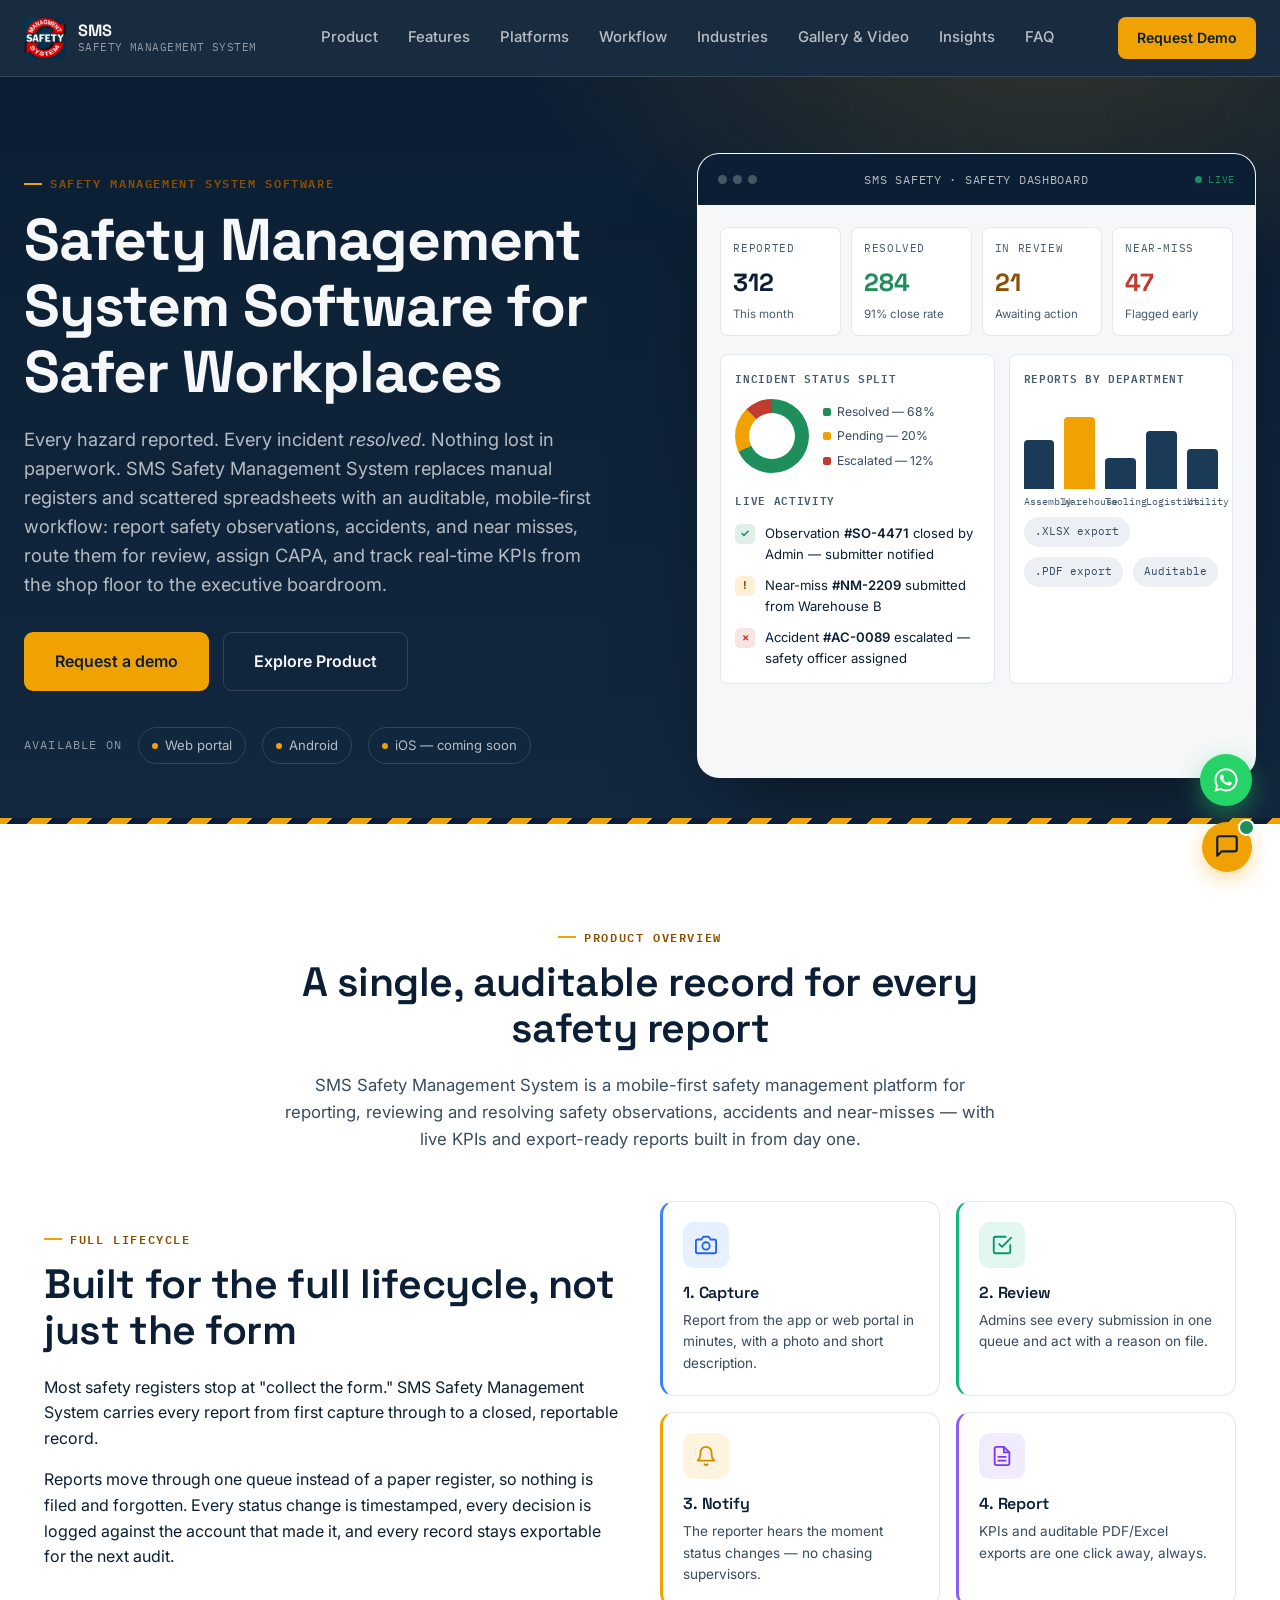
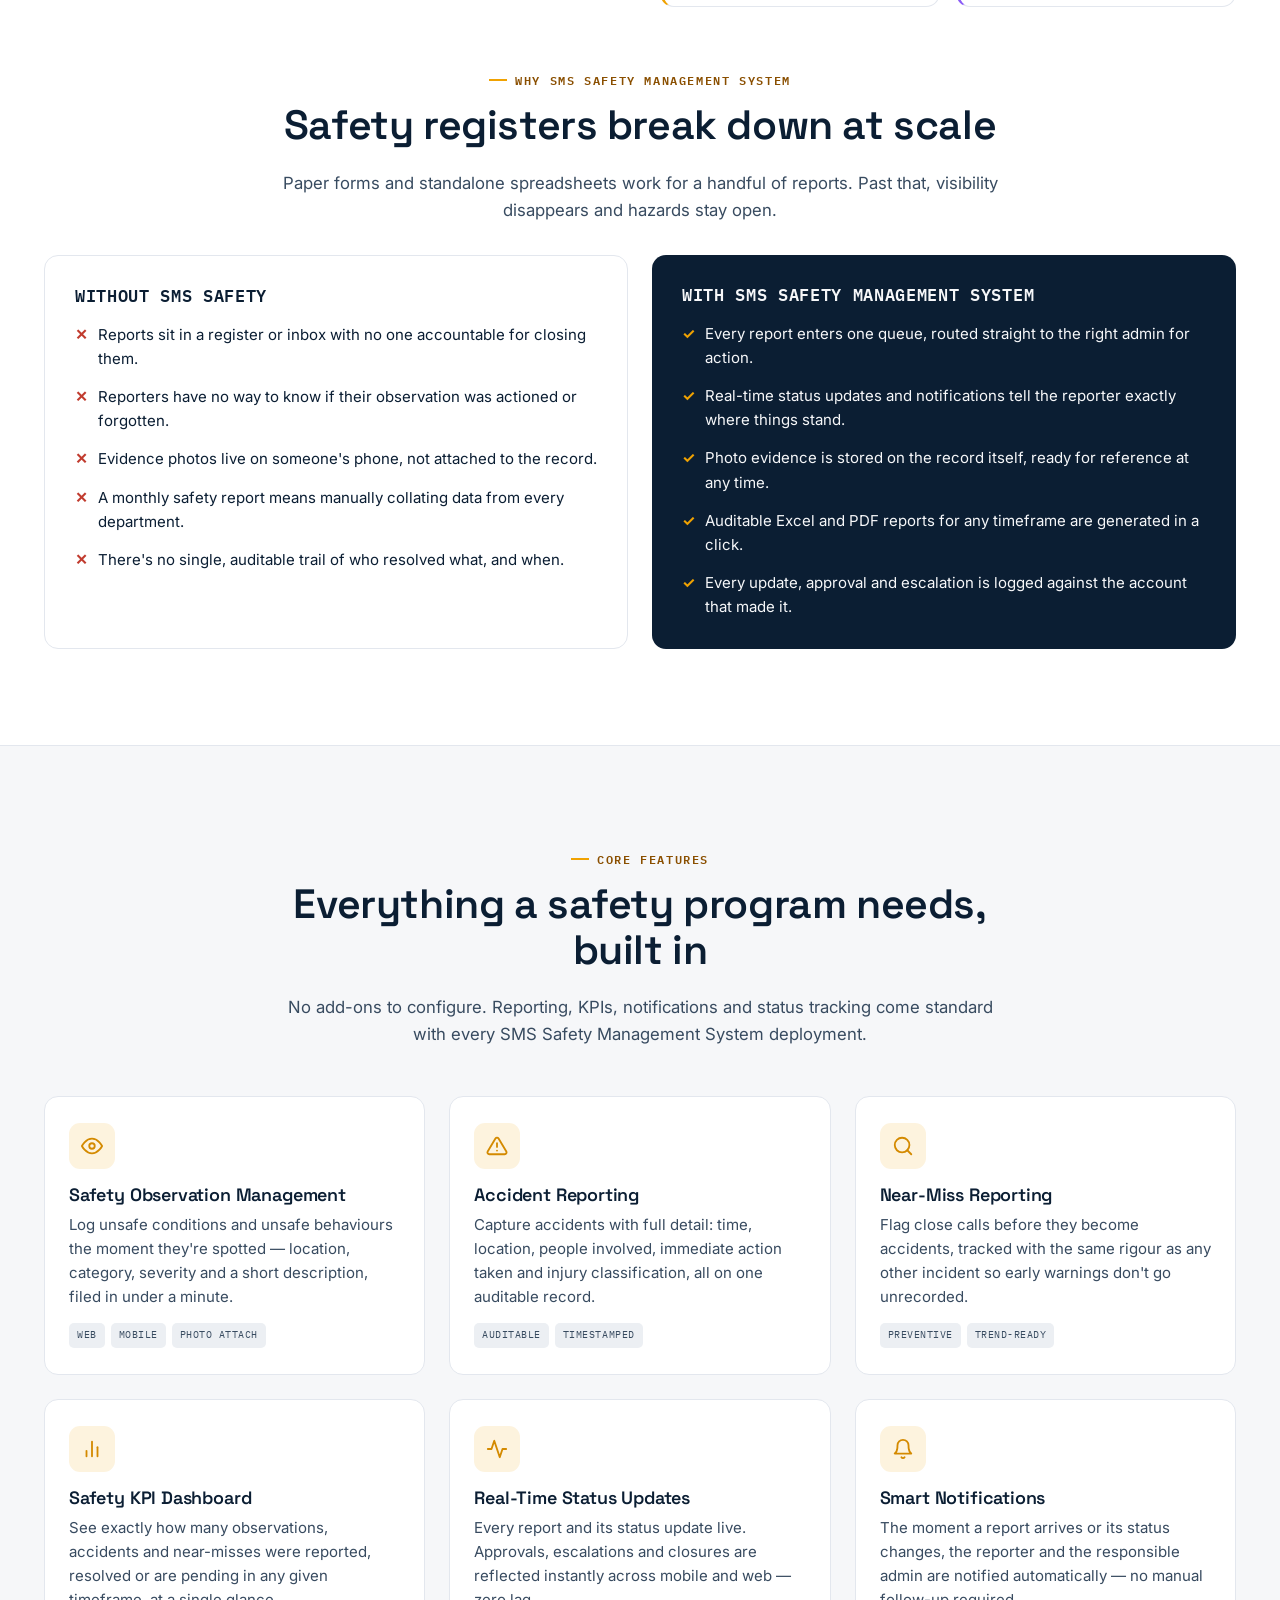
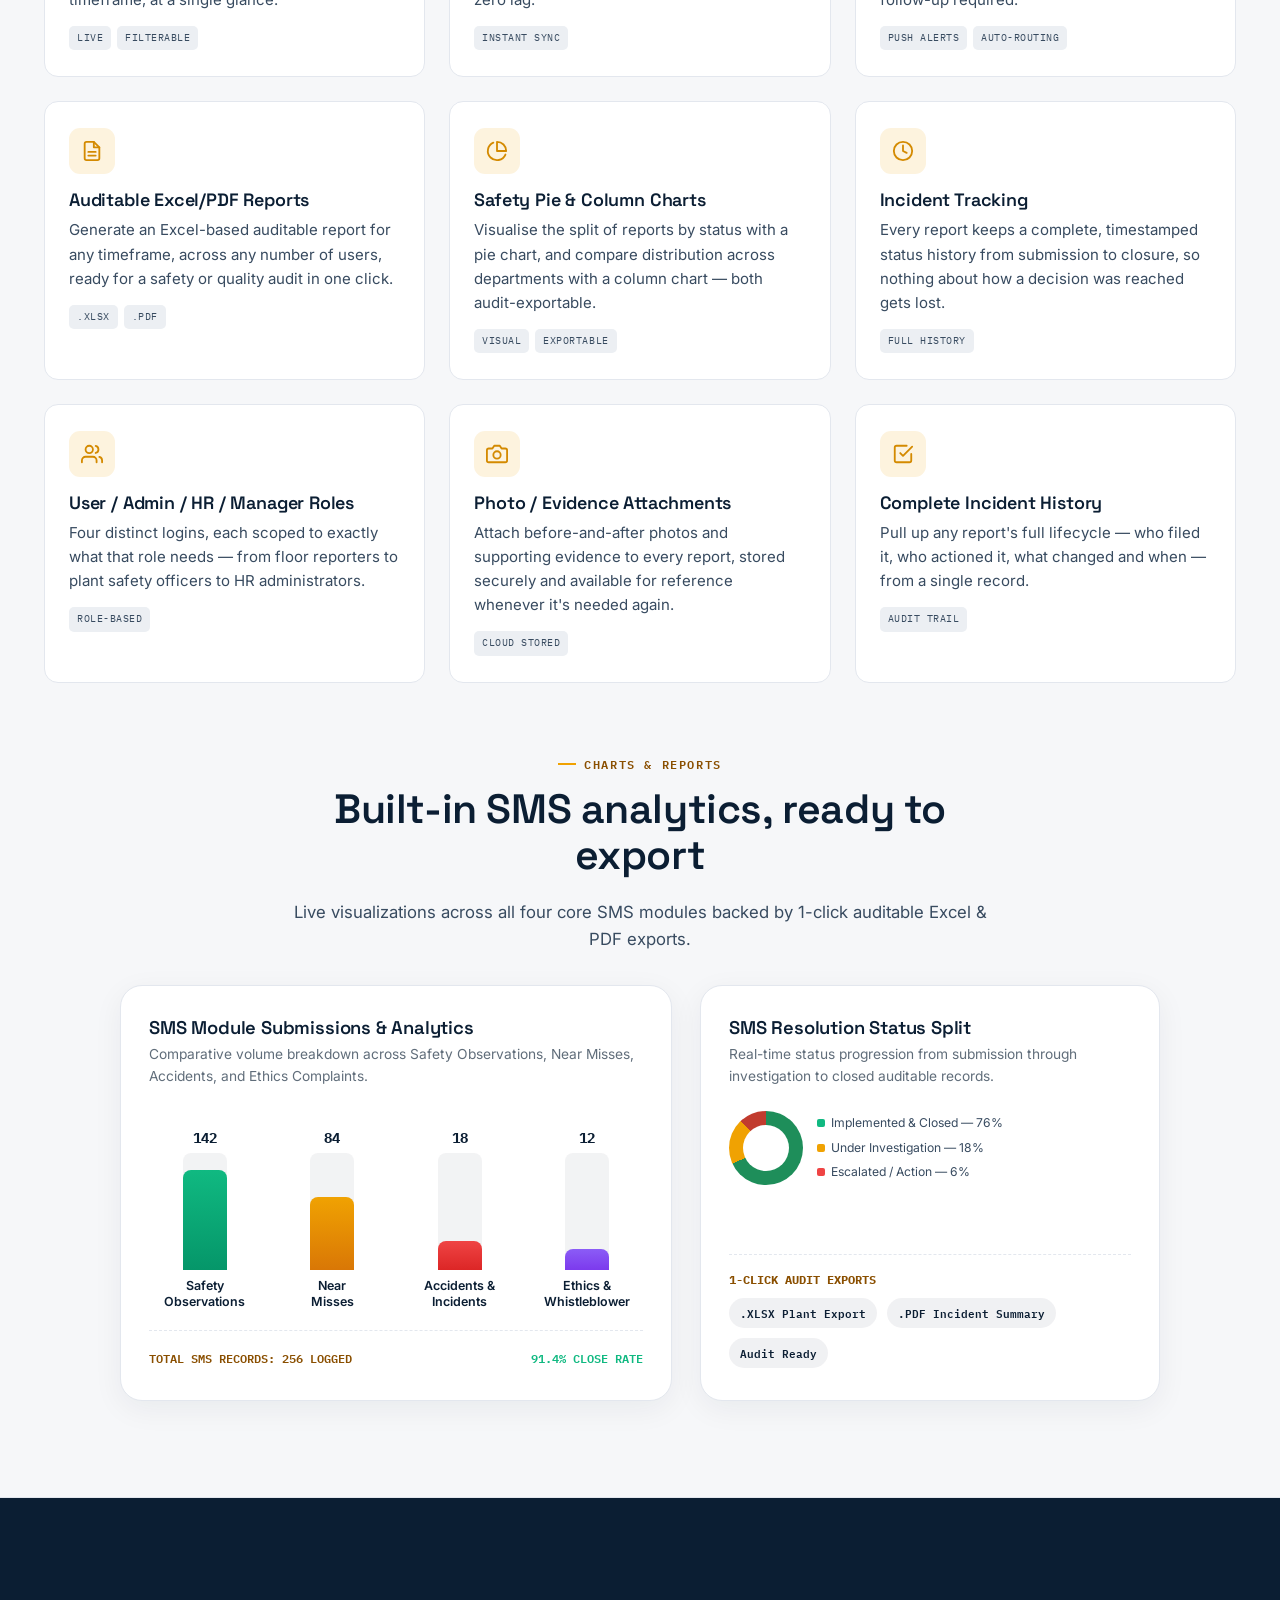
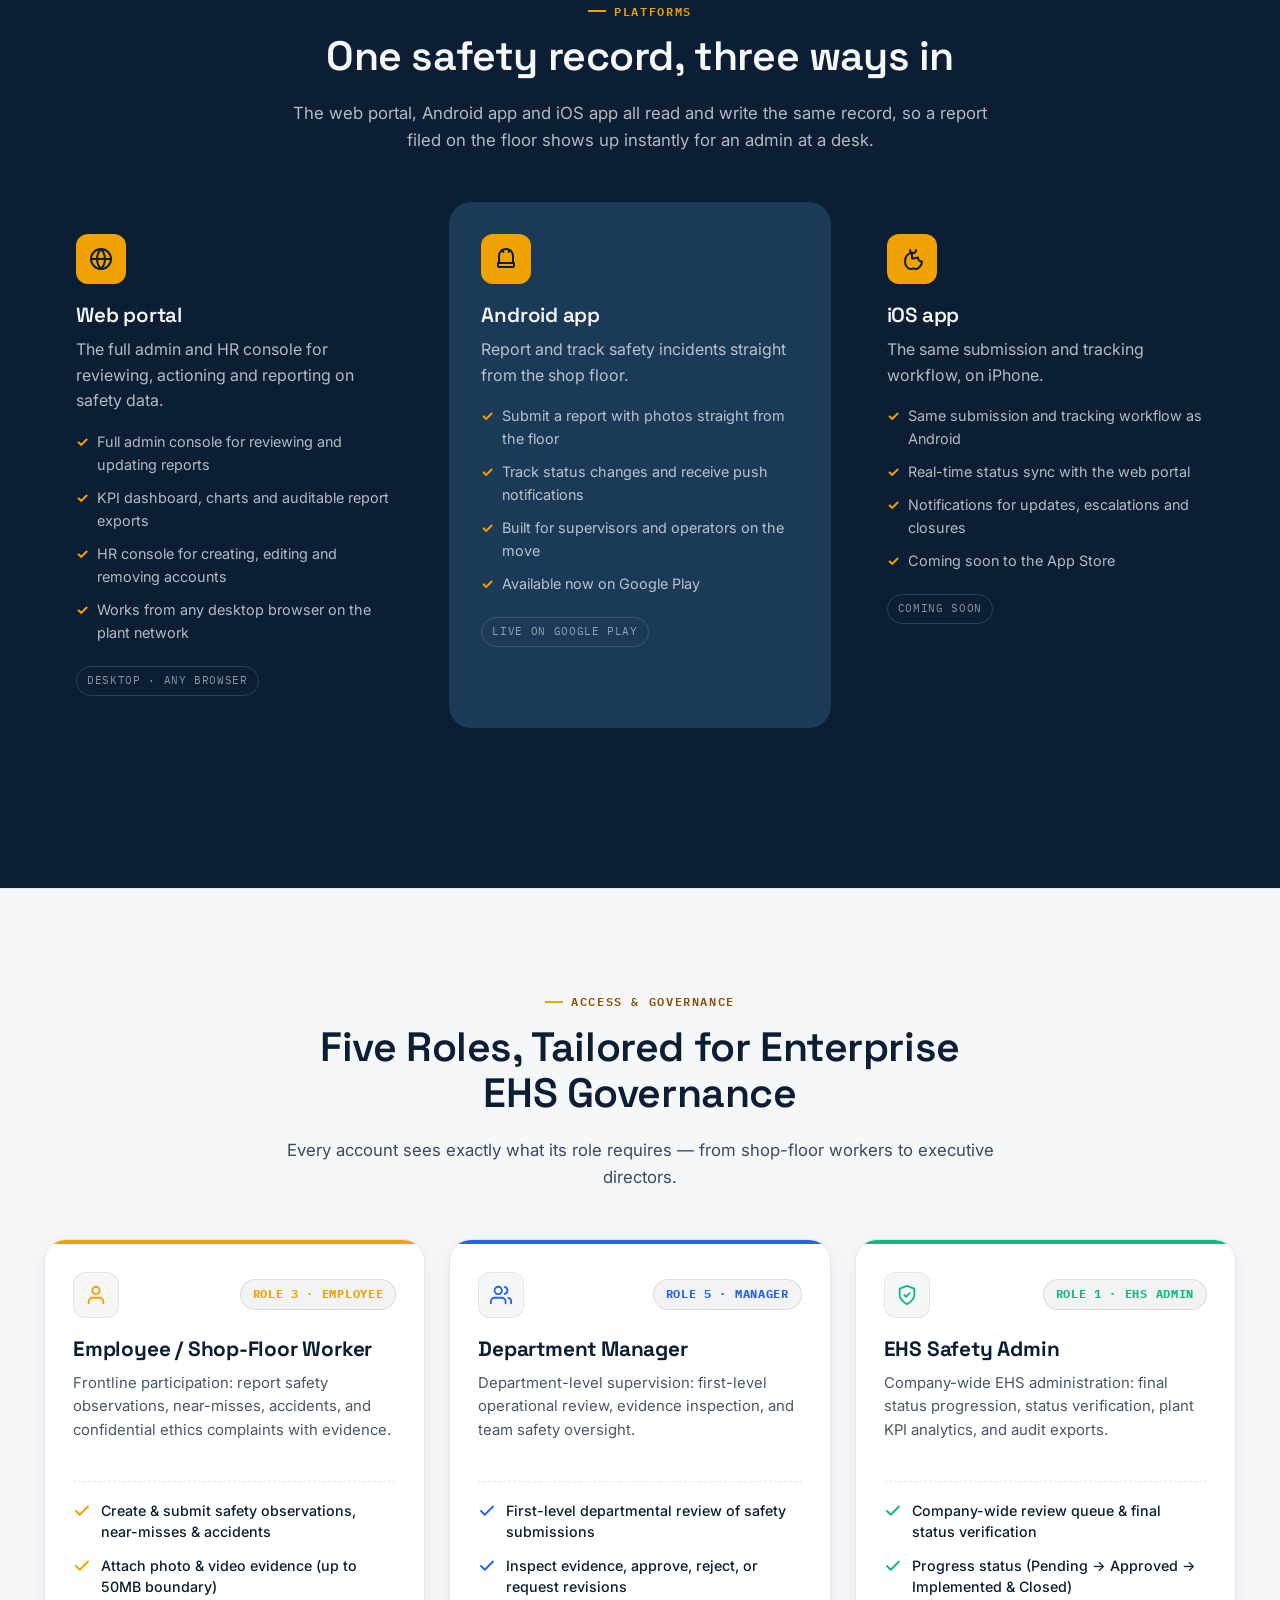
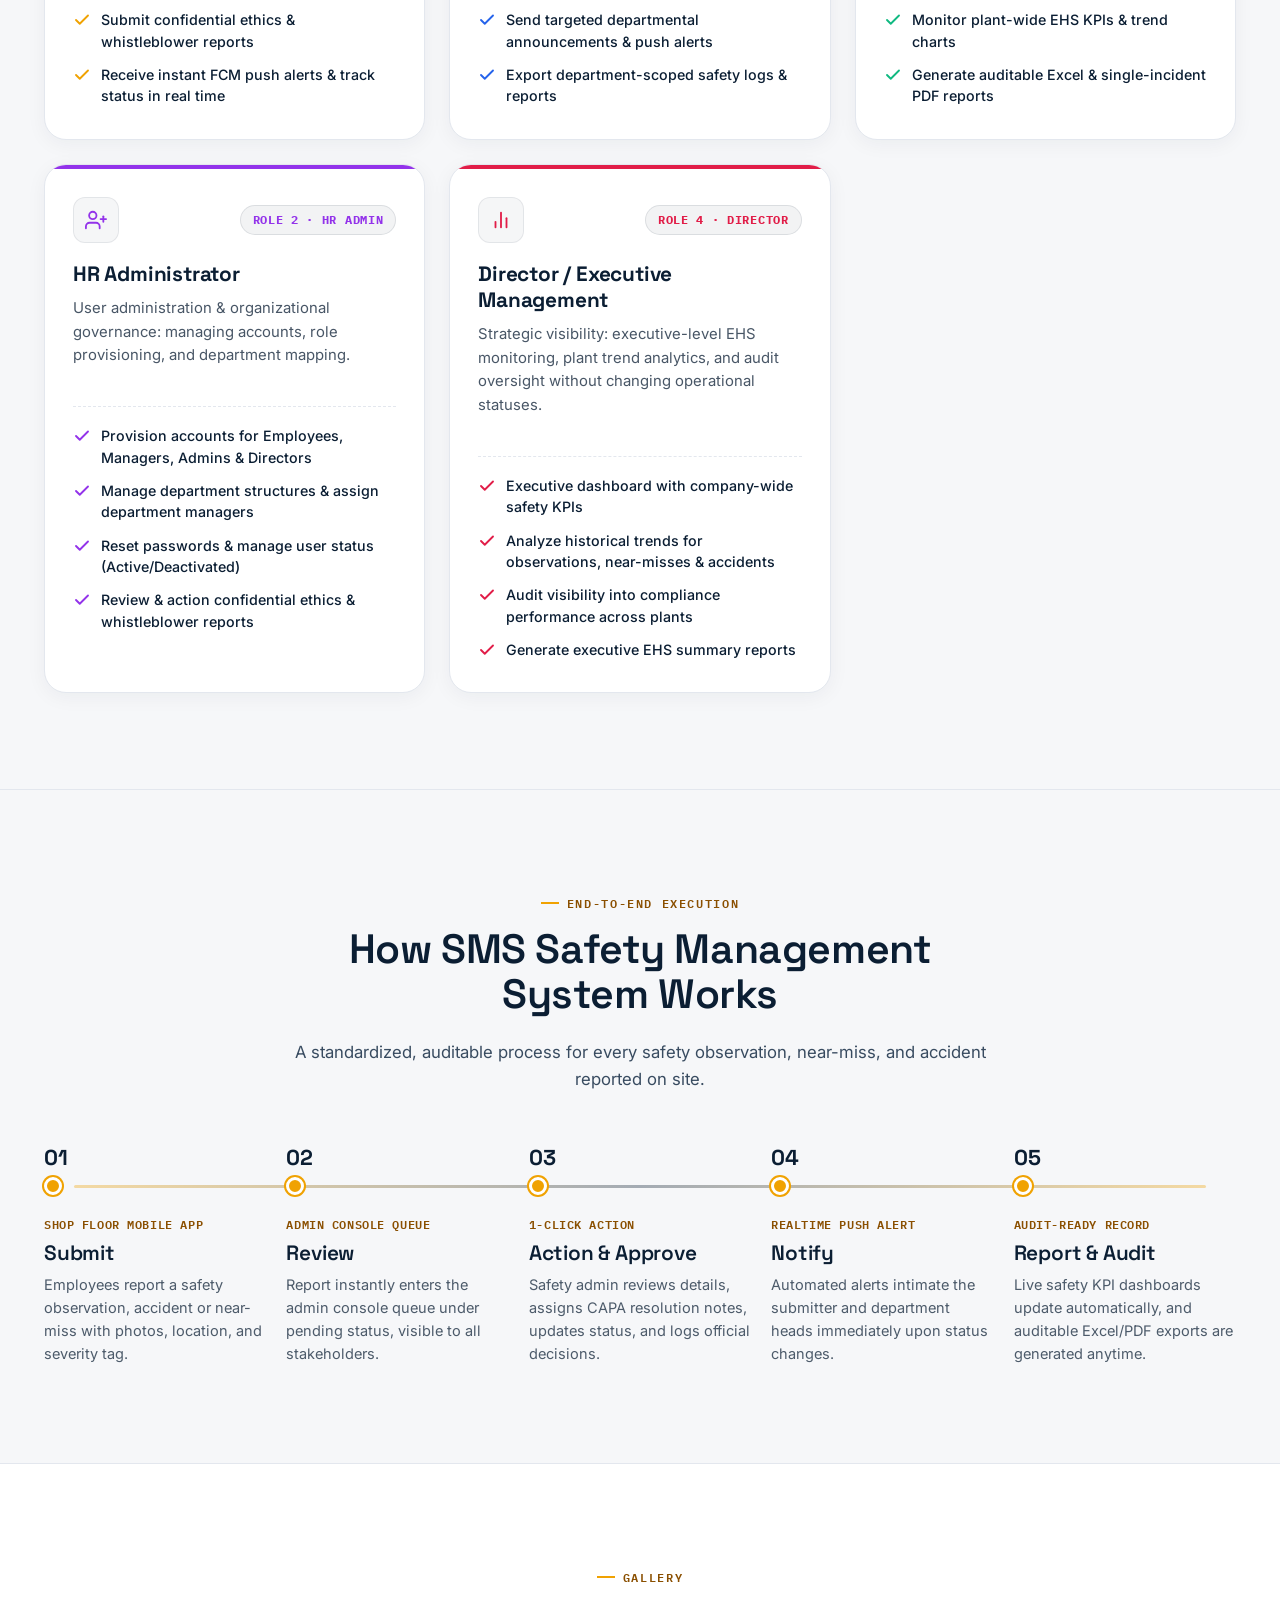
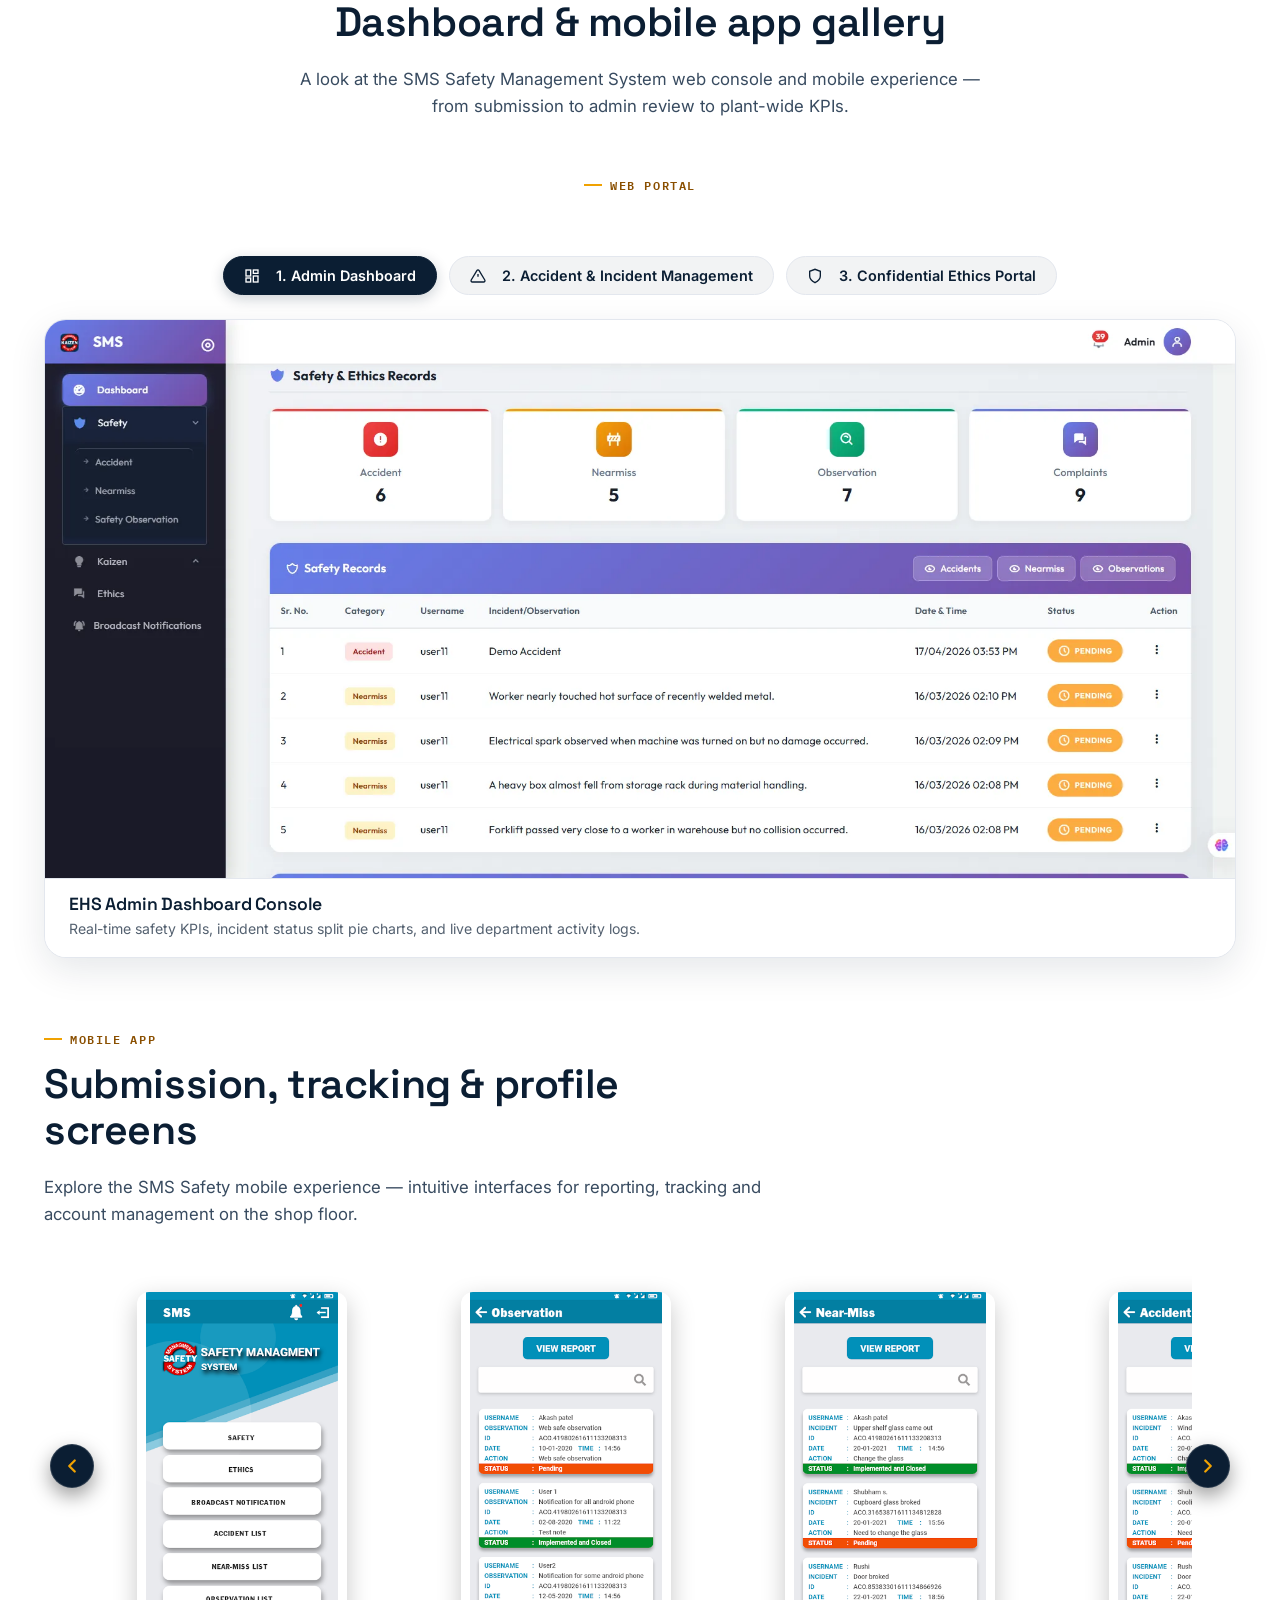
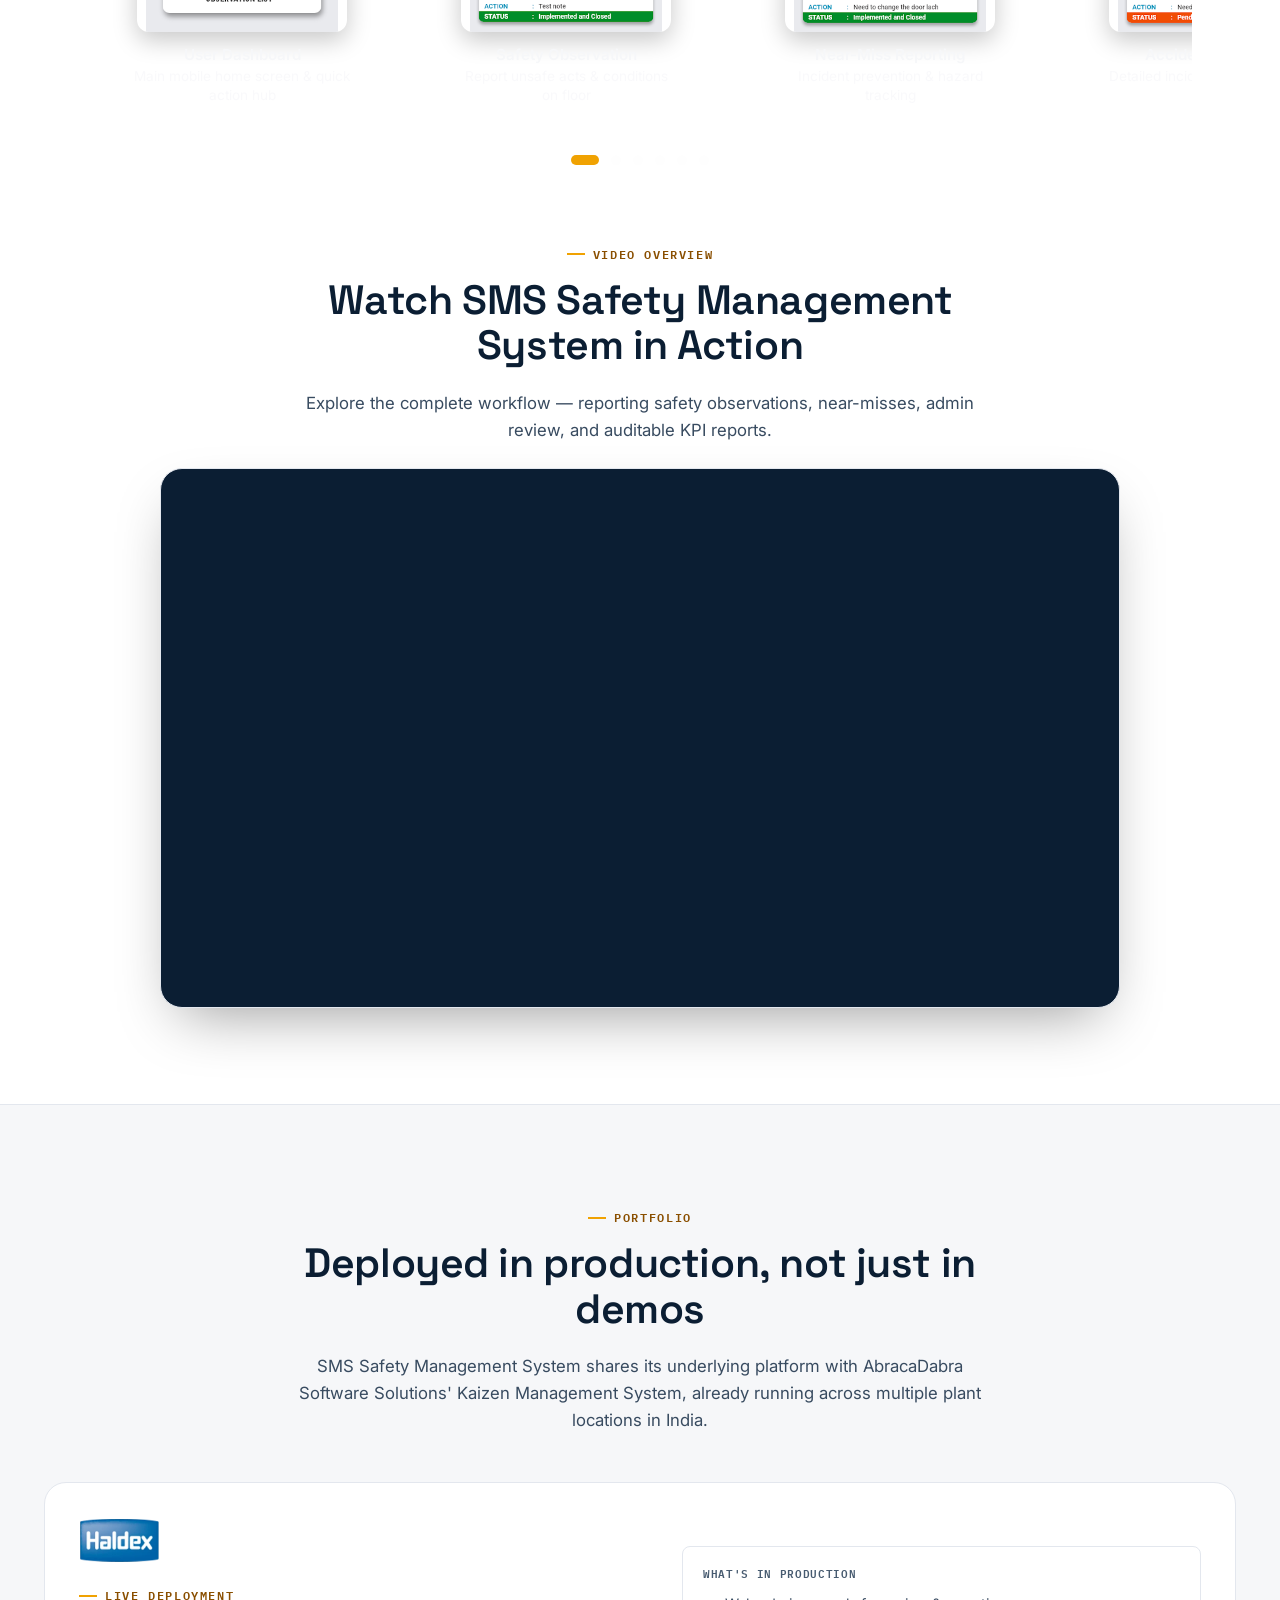
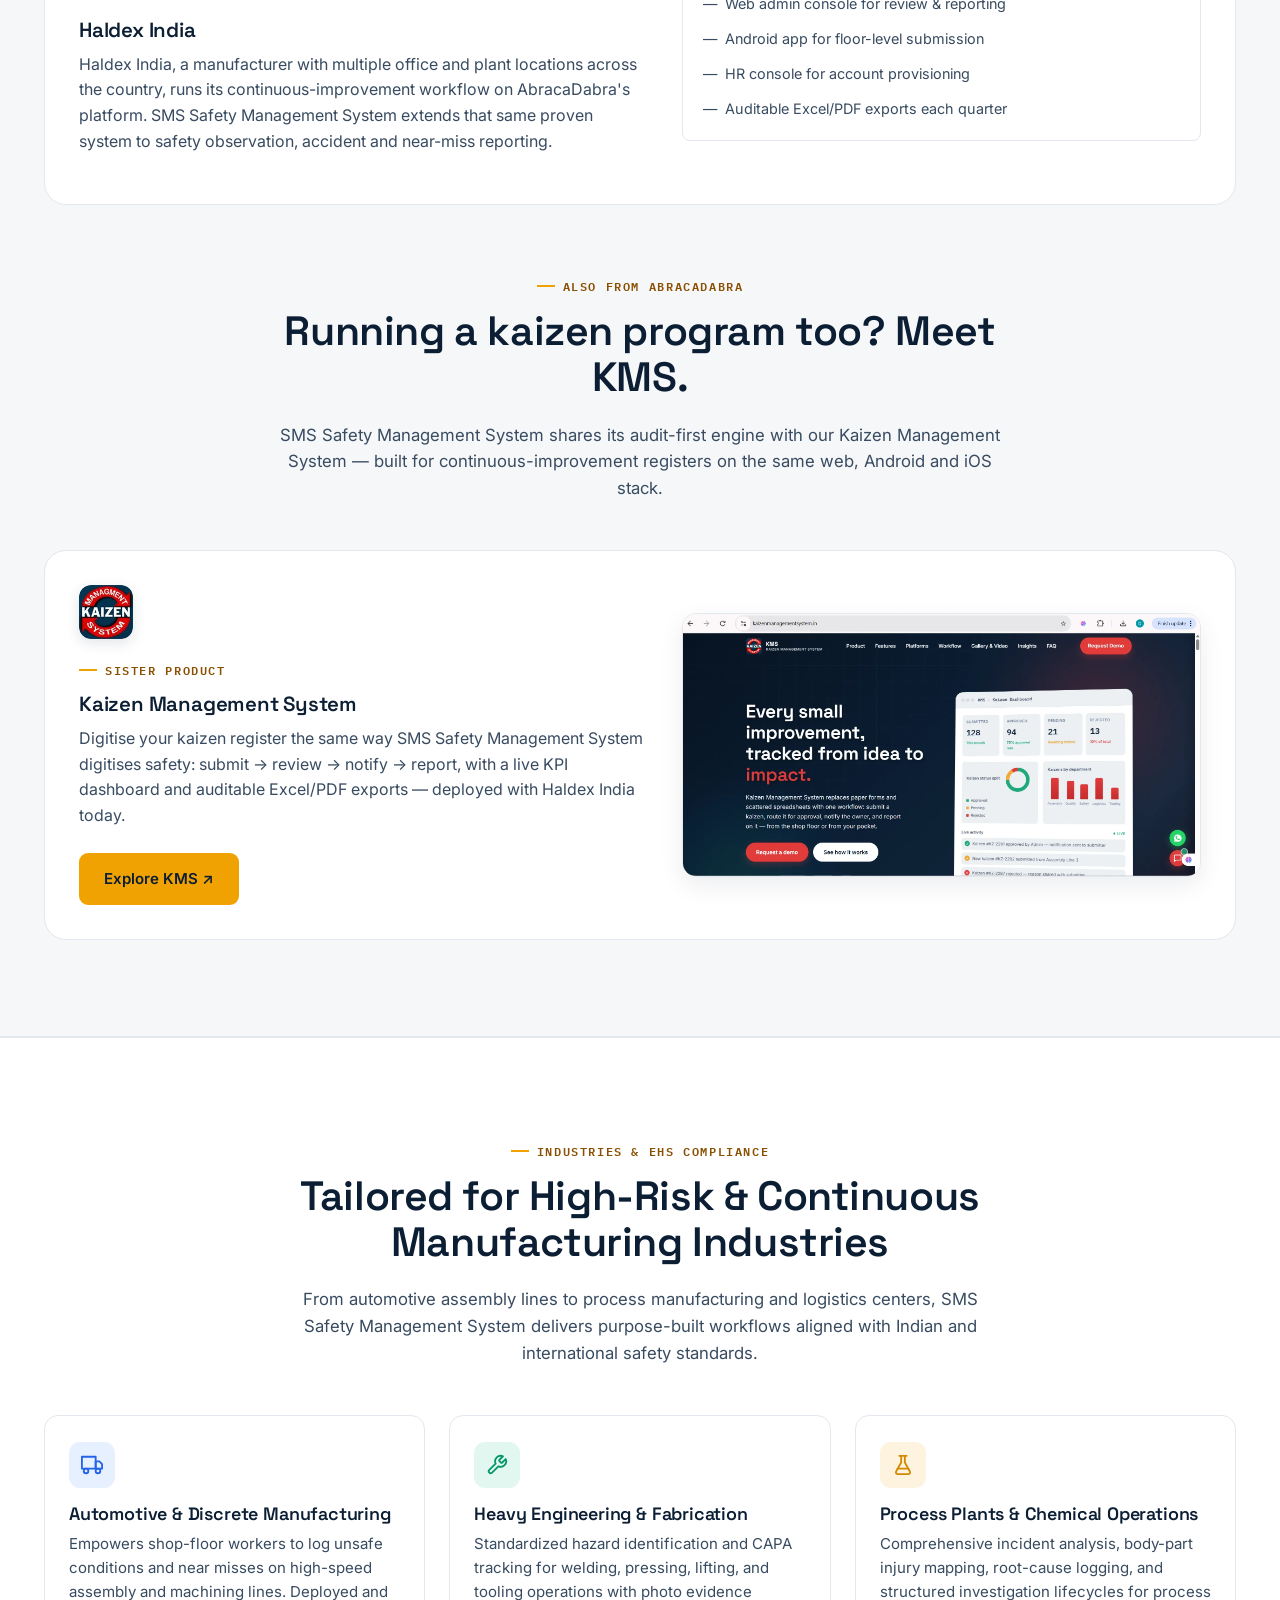
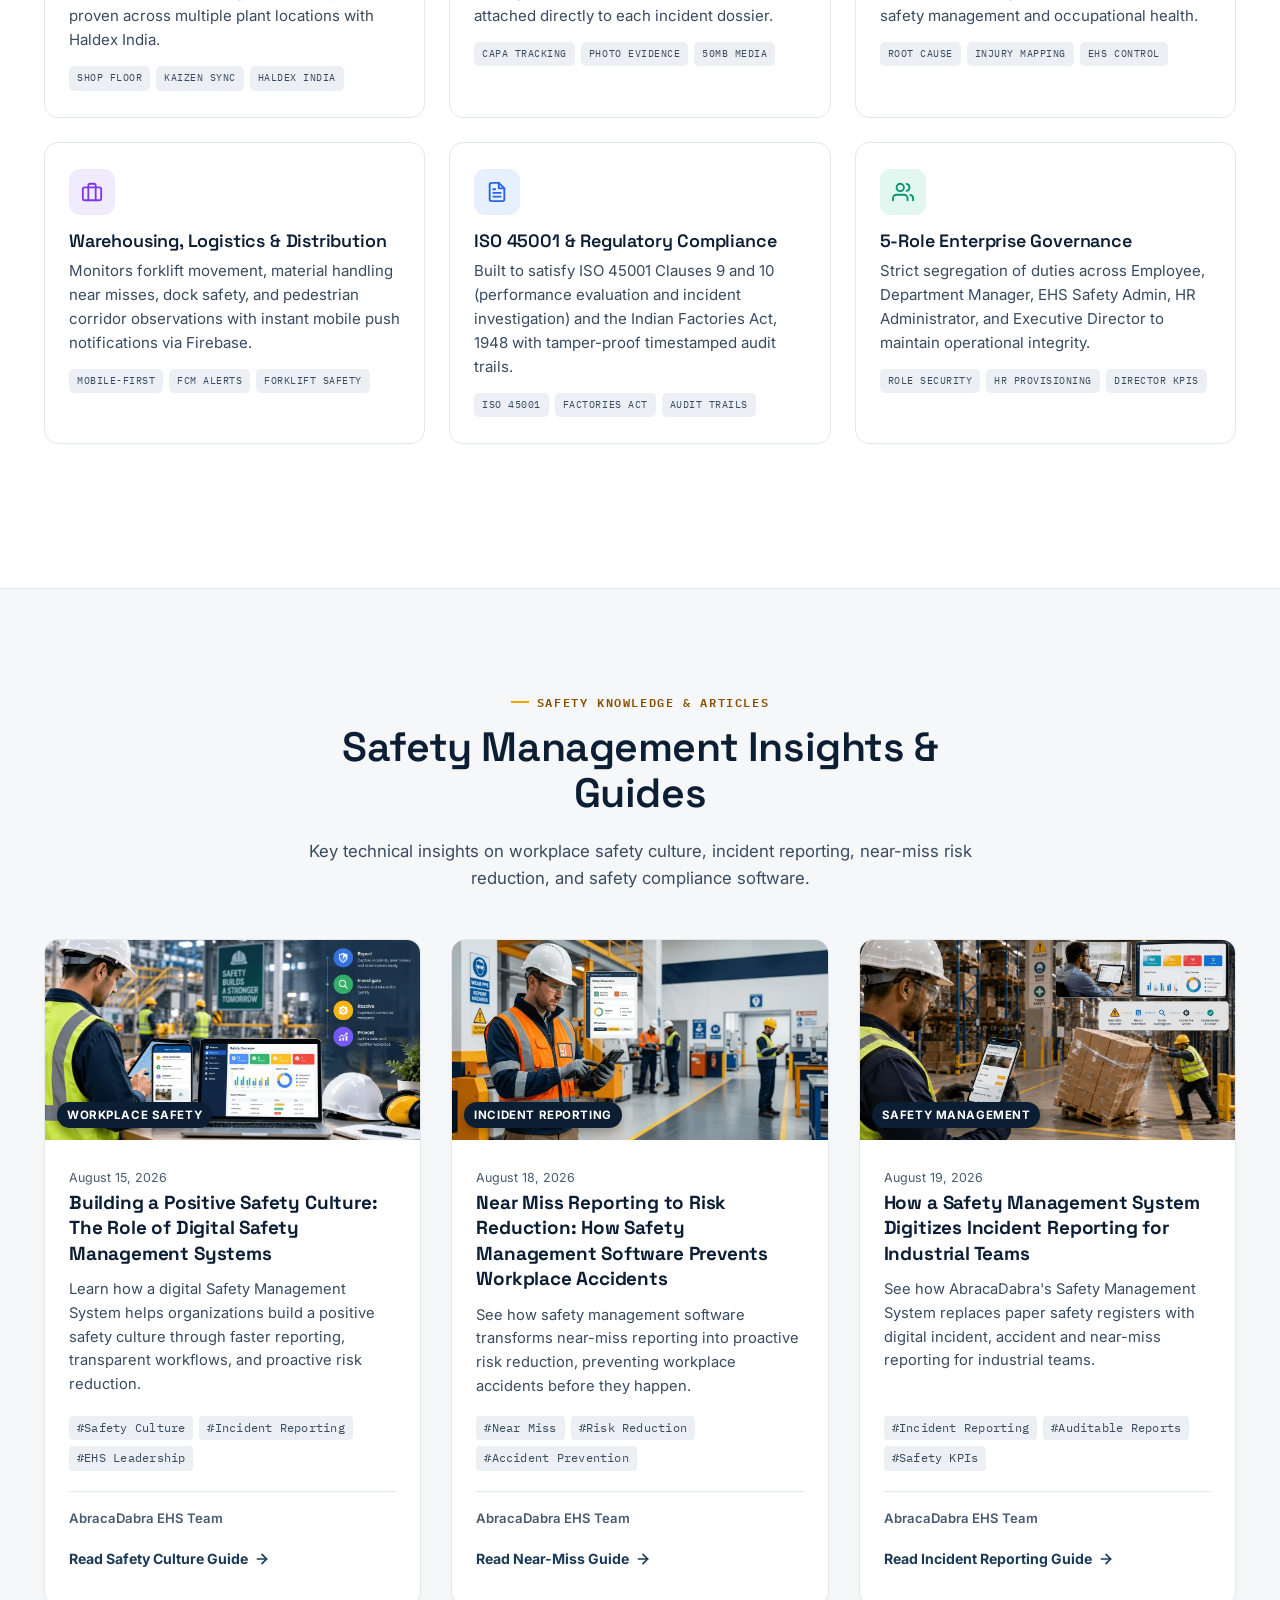
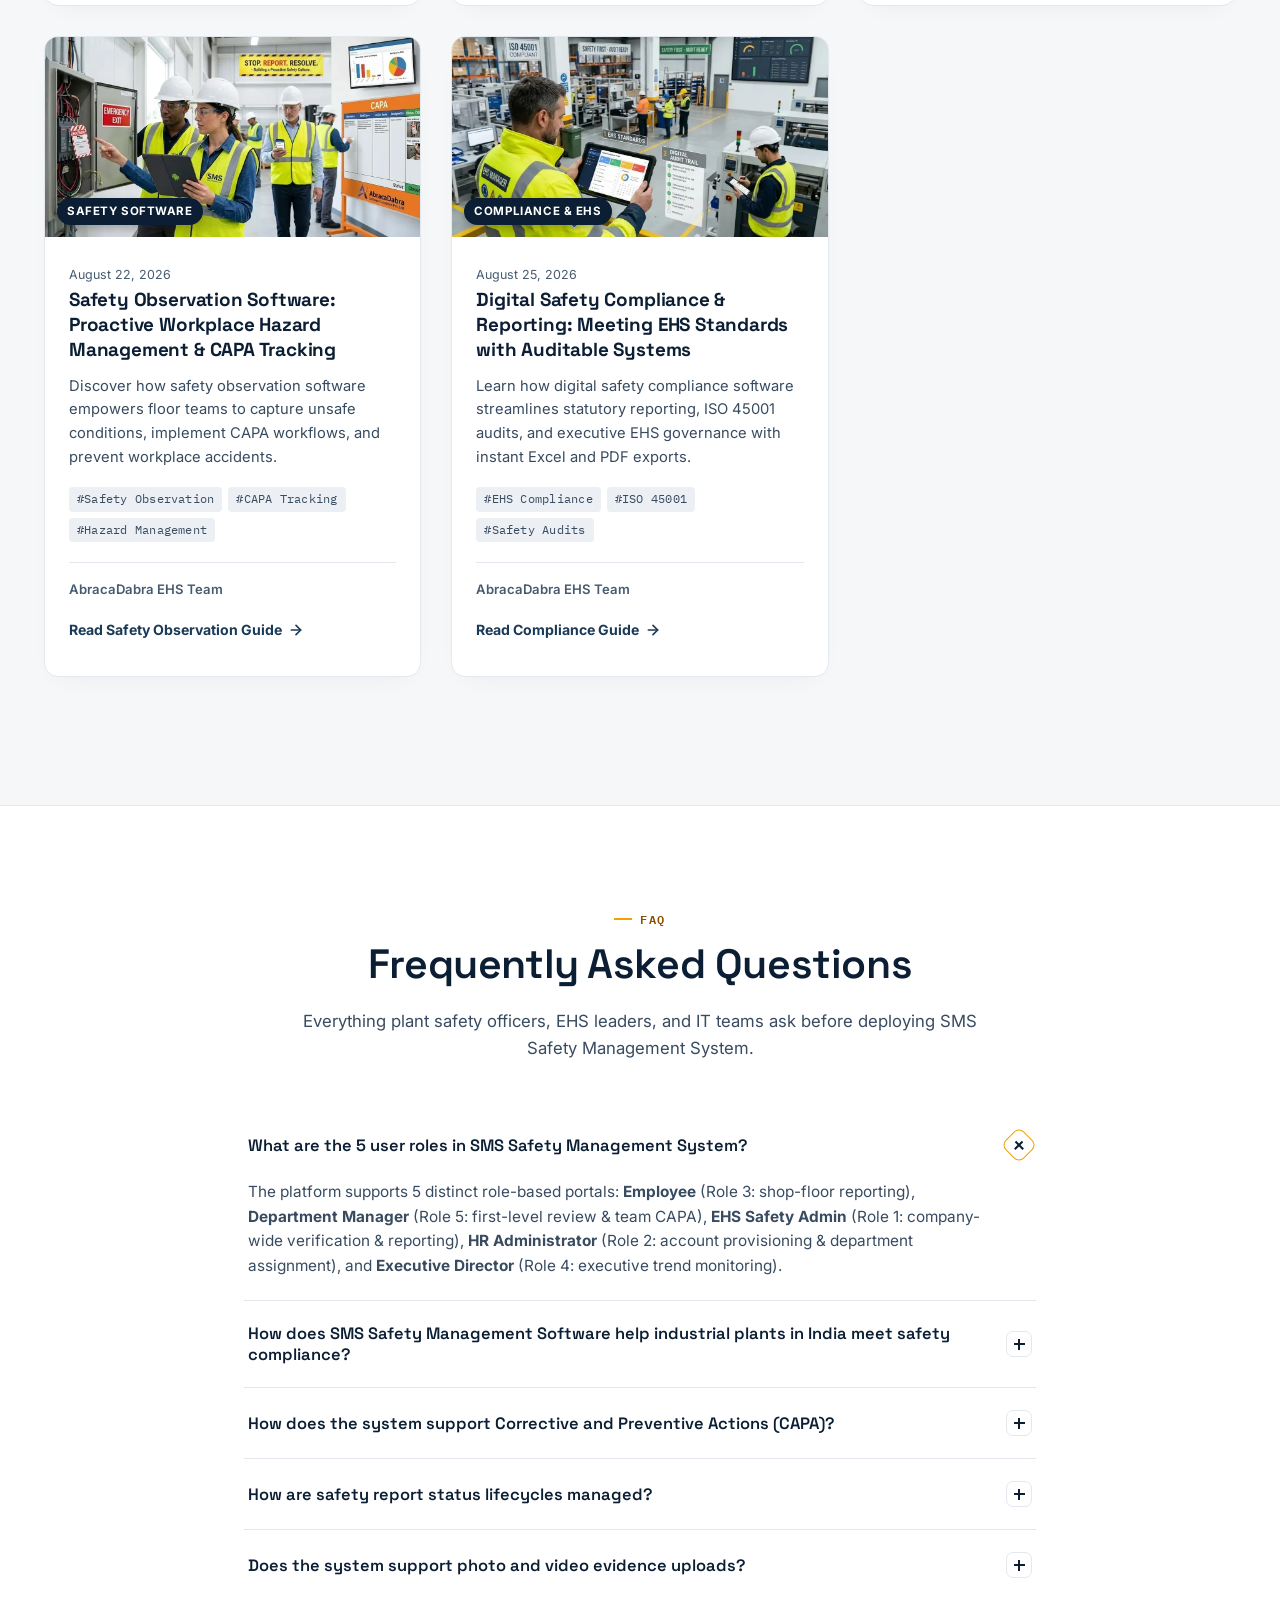
==== commit 93be2145: "Eliminate duplicate thumbnail and logo images, standardize canonical blog assets" ====
--- a/index.html
+++ b/index.html
@@ -39,8 +39,8 @@
     content="Safety Management System &amp; EHS software for industrial teams. Streamline incident reporting, near miss tracking, CAPA workflows, and audit-ready compliance." />
   <meta name="twitter:image" content="https://sms.abraca-dabra.com/assets/img/og-image.webp" />
 
-  <link rel="icon" href="assets/img/logo-53.webp" type="image/webp" />
-  <link rel="icon" href="assets/img/logo-53.webp" sizes="32x32" type="image/webp" />
+  <link rel="icon" href="assets/img/logo.webp" type="image/webp" />
+  <link rel="icon" href="assets/img/logo.webp" sizes="32x32" type="image/webp" />
   <link rel="icon" href="assets/img/favicon-192.webp" sizes="192x192" type="image/webp" />
   <link rel="apple-touch-icon" href="assets/img/favicon-192.webp" />
   <link rel="manifest" href="site.webmanifest" />
@@ -222,8 +222,7 @@
     <div class="container-wide">
       <div class="nav-row">
         <a href="#hero" class="brand" aria-label="SMS Safety Management System home">
-          <img src="assets/img/logo-106.webp" srcset="assets/img/logo-106.webp 2x, assets/img/logo-53.webp 1x" width="53" height="53" alt="SMS Logo" class="brand-logo"
-            onerror="this.onerror=null;this.src='assets/img/logo-53.webp';" />
+          <img src="assets/img/logo.webp" width="53" height="53" alt="SMS Logo" class="brand-logo" />
           <span class="brand-text"><strong>SMS</strong><span>SAFETY MANAGEMENT SYSTEM</span></span>
         </a>
         <nav class="nav-links" aria-label="Primary">
@@ -1353,7 +1352,7 @@
           <article class="blog-card">
             <div class="card-img-wrap">
               <span class="card-category-badge">Workplace Safety</span>
-              <img src="assets/img/blog1-thumb.webp" srcset="assets/img/blog1.webp 1672w, assets/img/blog1-thumb.webp 800w" sizes="(max-width: 768px) 100vw, 380px" alt="Building a Positive Safety Culture: The Role of Digital Safety Management Systems" class="card-img" loading="lazy" width="800" height="450" />
+              <img src="assets/img/blog1.webp" alt="Building a Positive Safety Culture: The Role of Digital Safety Management Systems" class="card-img" loading="lazy" width="1200" height="675" />
             </div>
             <div class="card-body">
               <div class="blog-meta-top">
@@ -1376,7 +1375,7 @@
           <article class="blog-card">
             <div class="card-img-wrap">
               <span class="card-category-badge">Incident Reporting</span>
-              <img src="assets/img/blog2-thumb.webp" srcset="assets/img/blog2.webp 1376w, assets/img/blog2-thumb.webp 800w" sizes="(max-width: 768px) 100vw, 380px" alt="Near Miss Reporting to Risk Reduction: How Safety Management Software Prevents Workplace Accidents" class="card-img" loading="lazy" width="800" height="450" />
+              <img src="assets/img/blog2.webp" alt="Near Miss Reporting to Risk Reduction: How Safety Management Software Prevents Workplace Accidents" class="card-img" loading="lazy" width="1200" height="675" />
             </div>
             <div class="card-body">
               <div class="blog-meta-top">
@@ -1399,7 +1398,7 @@
           <article class="blog-card">
             <div class="card-img-wrap">
               <span class="card-category-badge">Safety Management</span>
-              <img src="assets/img/blog3-thumb.webp" srcset="assets/img/blog3.webp 1672w, assets/img/blog3-thumb.webp 800w" sizes="(max-width: 768px) 100vw, 380px" alt="How a Safety Management System Digitizes Incident Reporting for Industrial Teams" class="card-img" loading="lazy" width="800" height="450" />
+              <img src="assets/img/blog3.webp" alt="How a Safety Management System Digitizes Incident Reporting for Industrial Teams" class="card-img" loading="lazy" width="1200" height="675" />
             </div>
             <div class="card-body">
               <div class="blog-meta-top">
@@ -1422,7 +1421,7 @@
           <article class="blog-card">
             <div class="card-img-wrap">
               <span class="card-category-badge">Safety Software</span>
-              <img src="assets/img/blog4-thumb.webp" srcset="assets/img/blog4.webp 1672w, assets/img/blog4-thumb.webp 800w" sizes="(max-width: 768px) 100vw, 380px" alt="Safety Observation Software: Proactive Workplace Hazard Management & CAPA Tracking" class="card-img" loading="lazy" width="800" height="450" />
+              <img src="assets/img/blog4.webp" alt="Safety Observation Software: Proactive Workplace Hazard Management & CAPA Tracking" class="card-img" loading="lazy" width="1200" height="675" />
             </div>
             <div class="card-body">
               <div class="blog-meta-top">
@@ -1445,7 +1444,7 @@
           <article class="blog-card">
             <div class="card-img-wrap">
               <span class="card-category-badge">Compliance &amp; EHS</span>
-              <img src="assets/img/blog5-thumb.webp" srcset="assets/img/blog5.webp 1672w, assets/img/blog5-thumb.webp 800w" sizes="(max-width: 768px) 100vw, 380px" alt="Digital Safety Compliance & Reporting: Meeting EHS Standards with Auditable Systems" class="card-img" loading="lazy" width="800" height="450" />
+              <img src="assets/img/blog5.webp" alt="Digital Safety Compliance & Reporting: Meeting EHS Standards with Auditable Systems" class="card-img" loading="lazy" width="1200" height="675" />
             </div>
             <div class="card-body">
               <div class="blog-meta-top">
@@ -1695,8 +1694,7 @@
       <div class="footer-top">
         <div class="footer-brand">
           <a href="#hero" class="brand" aria-label="SMS Safety Management System home">
-            <img src="assets/img/logo-106.webp" srcset="assets/img/logo-106.webp 2x, assets/img/logo-53.webp 1x" width="53" height="53" alt="SMS Logo" class="brand-logo"
-              onerror="this.onerror=null;this.src='assets/img/logo-53.webp';" />
+            <img src="assets/img/logo.webp" width="53" height="53" alt="SMS Logo" class="brand-logo" />
             <span class="brand-text"><strong>SMS</strong><span>SAFETY MANAGEMENT SYSTEM</span></span>
           </a>
           <p>Safety observation, accident and near-miss reporting on one auditable platform &mdash; web, Android and
